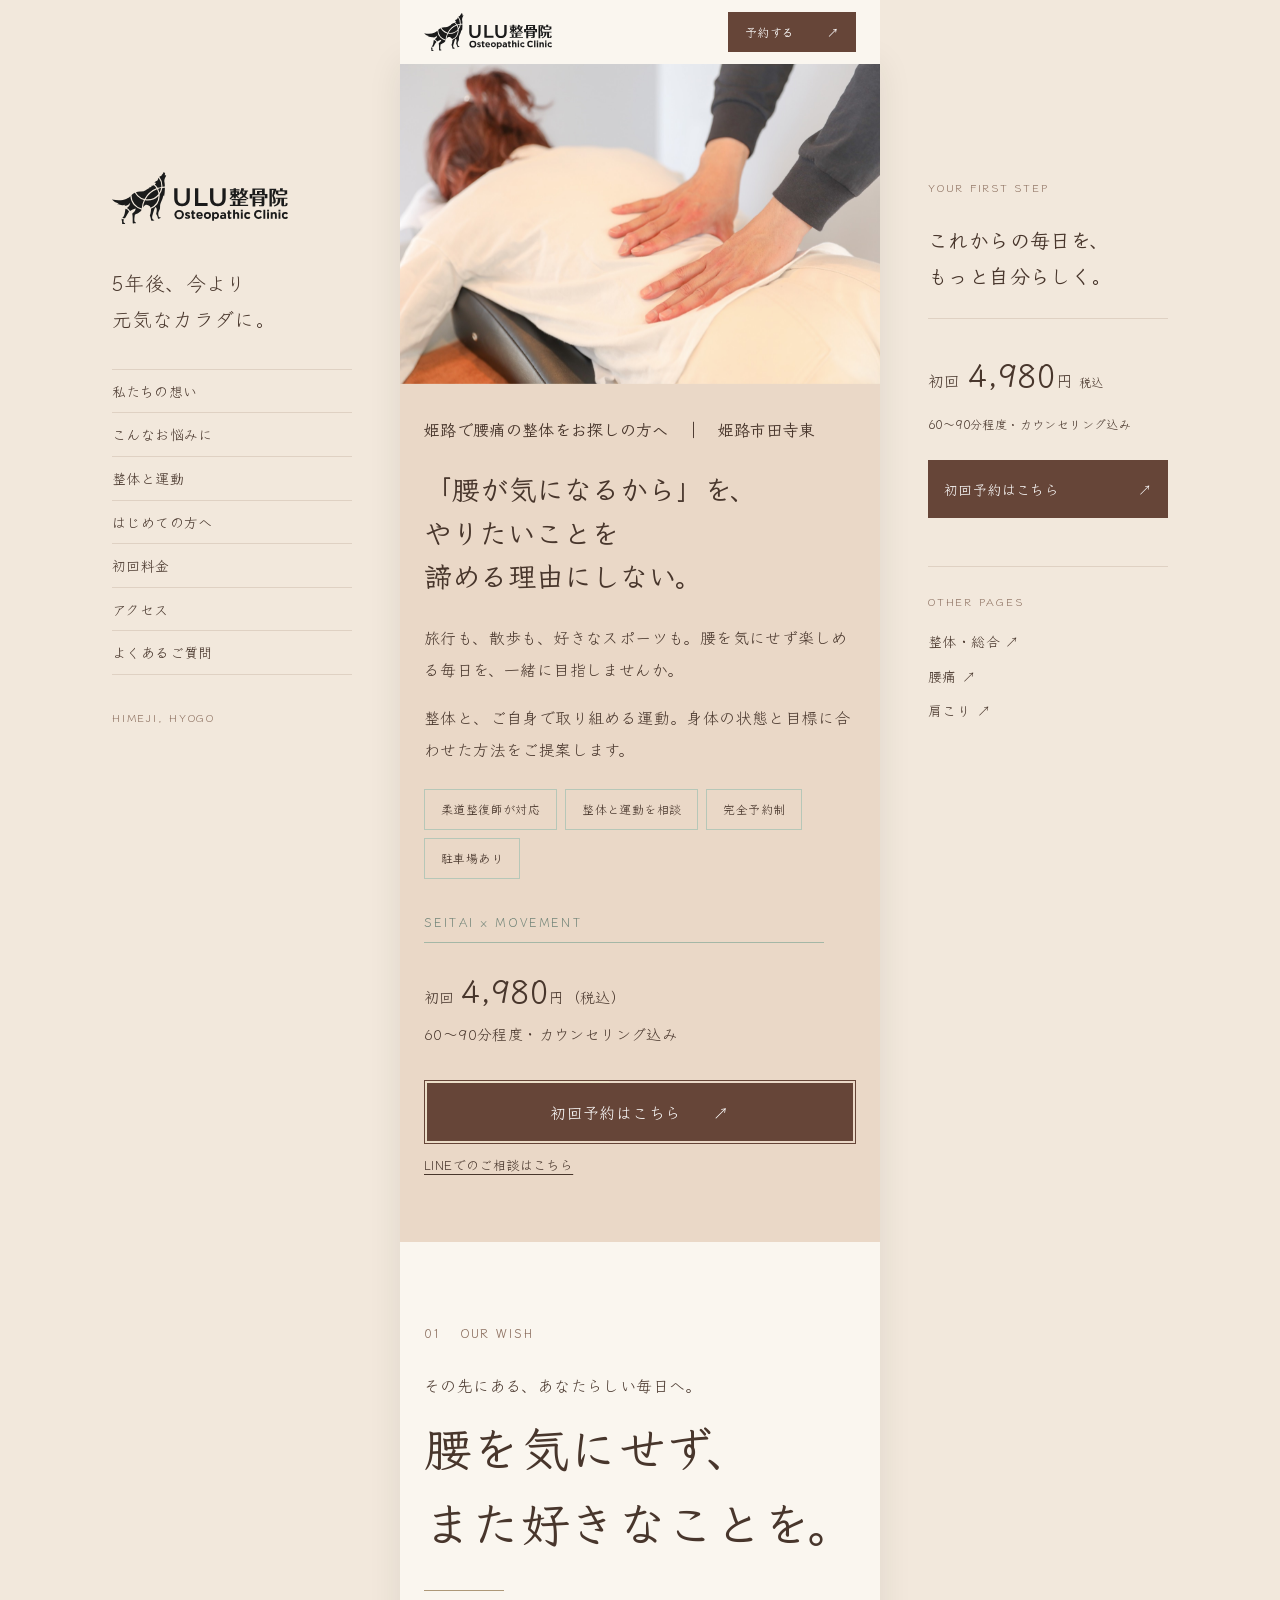
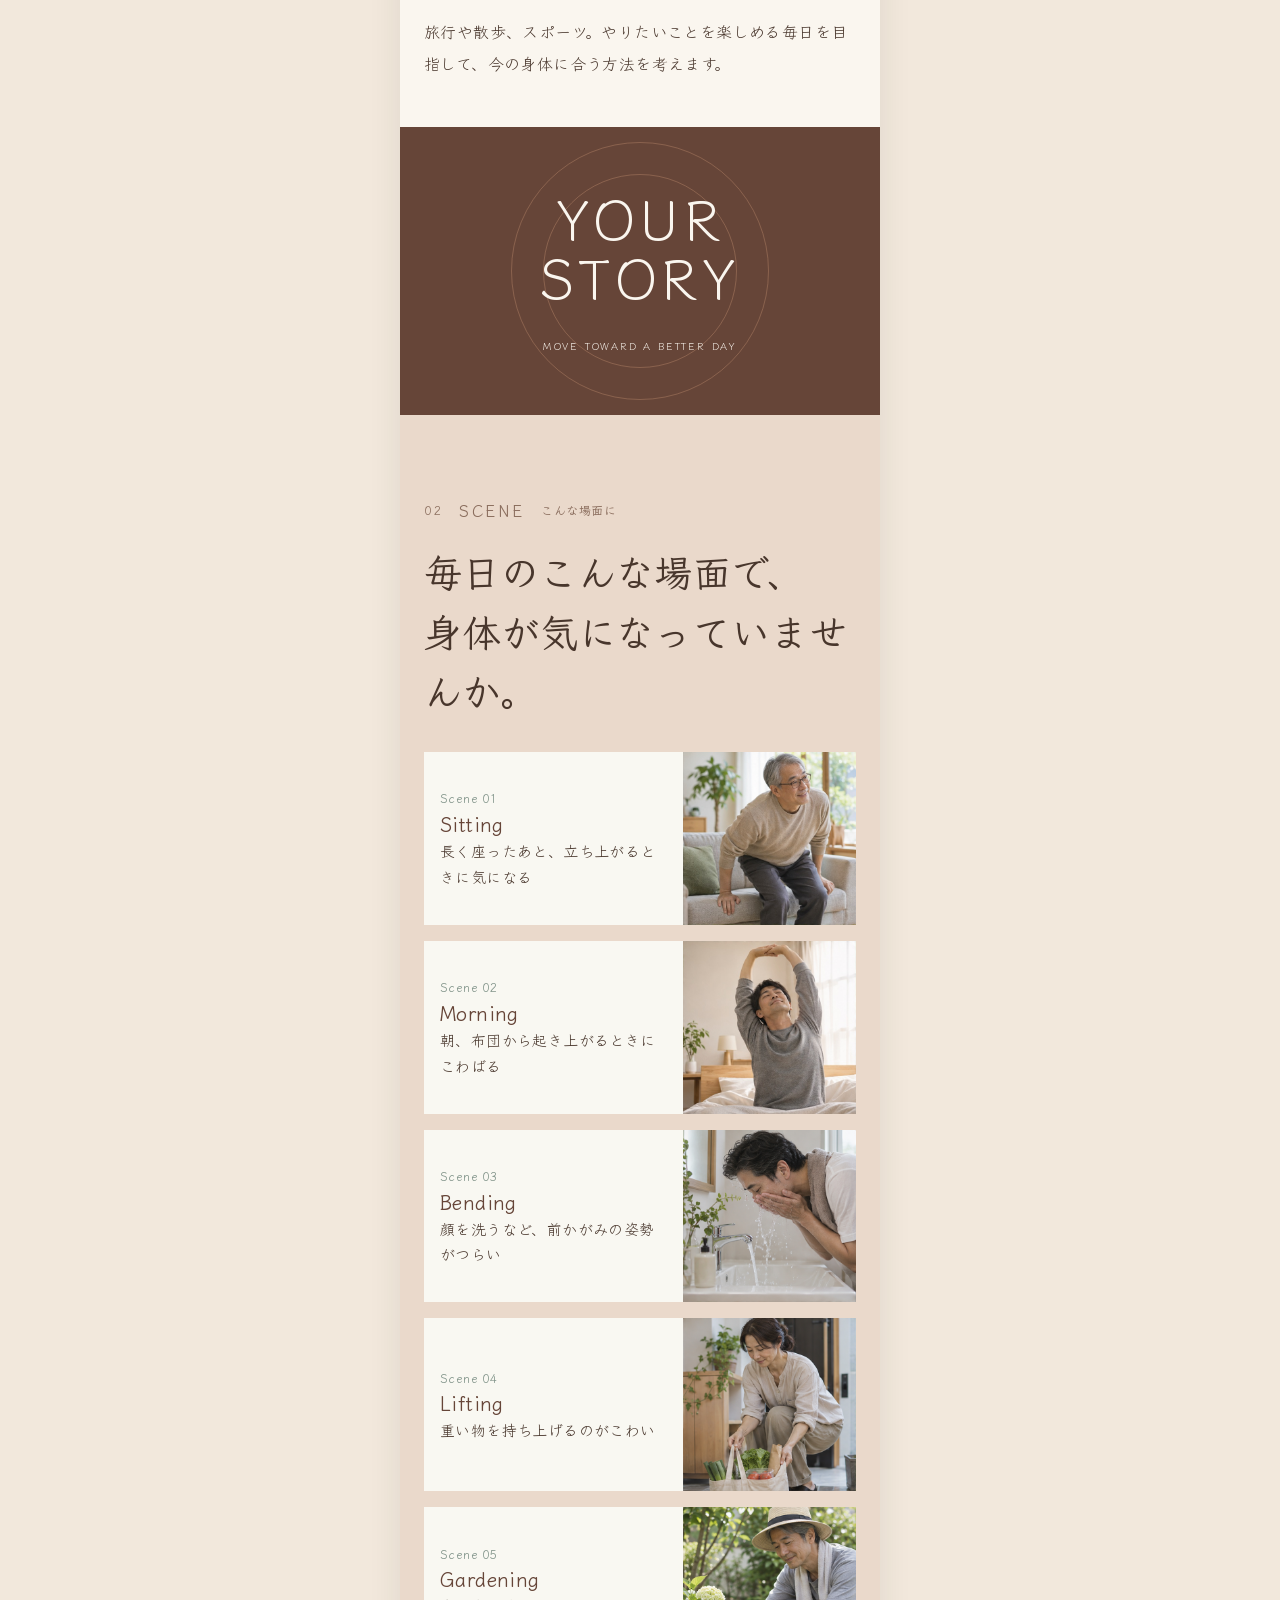
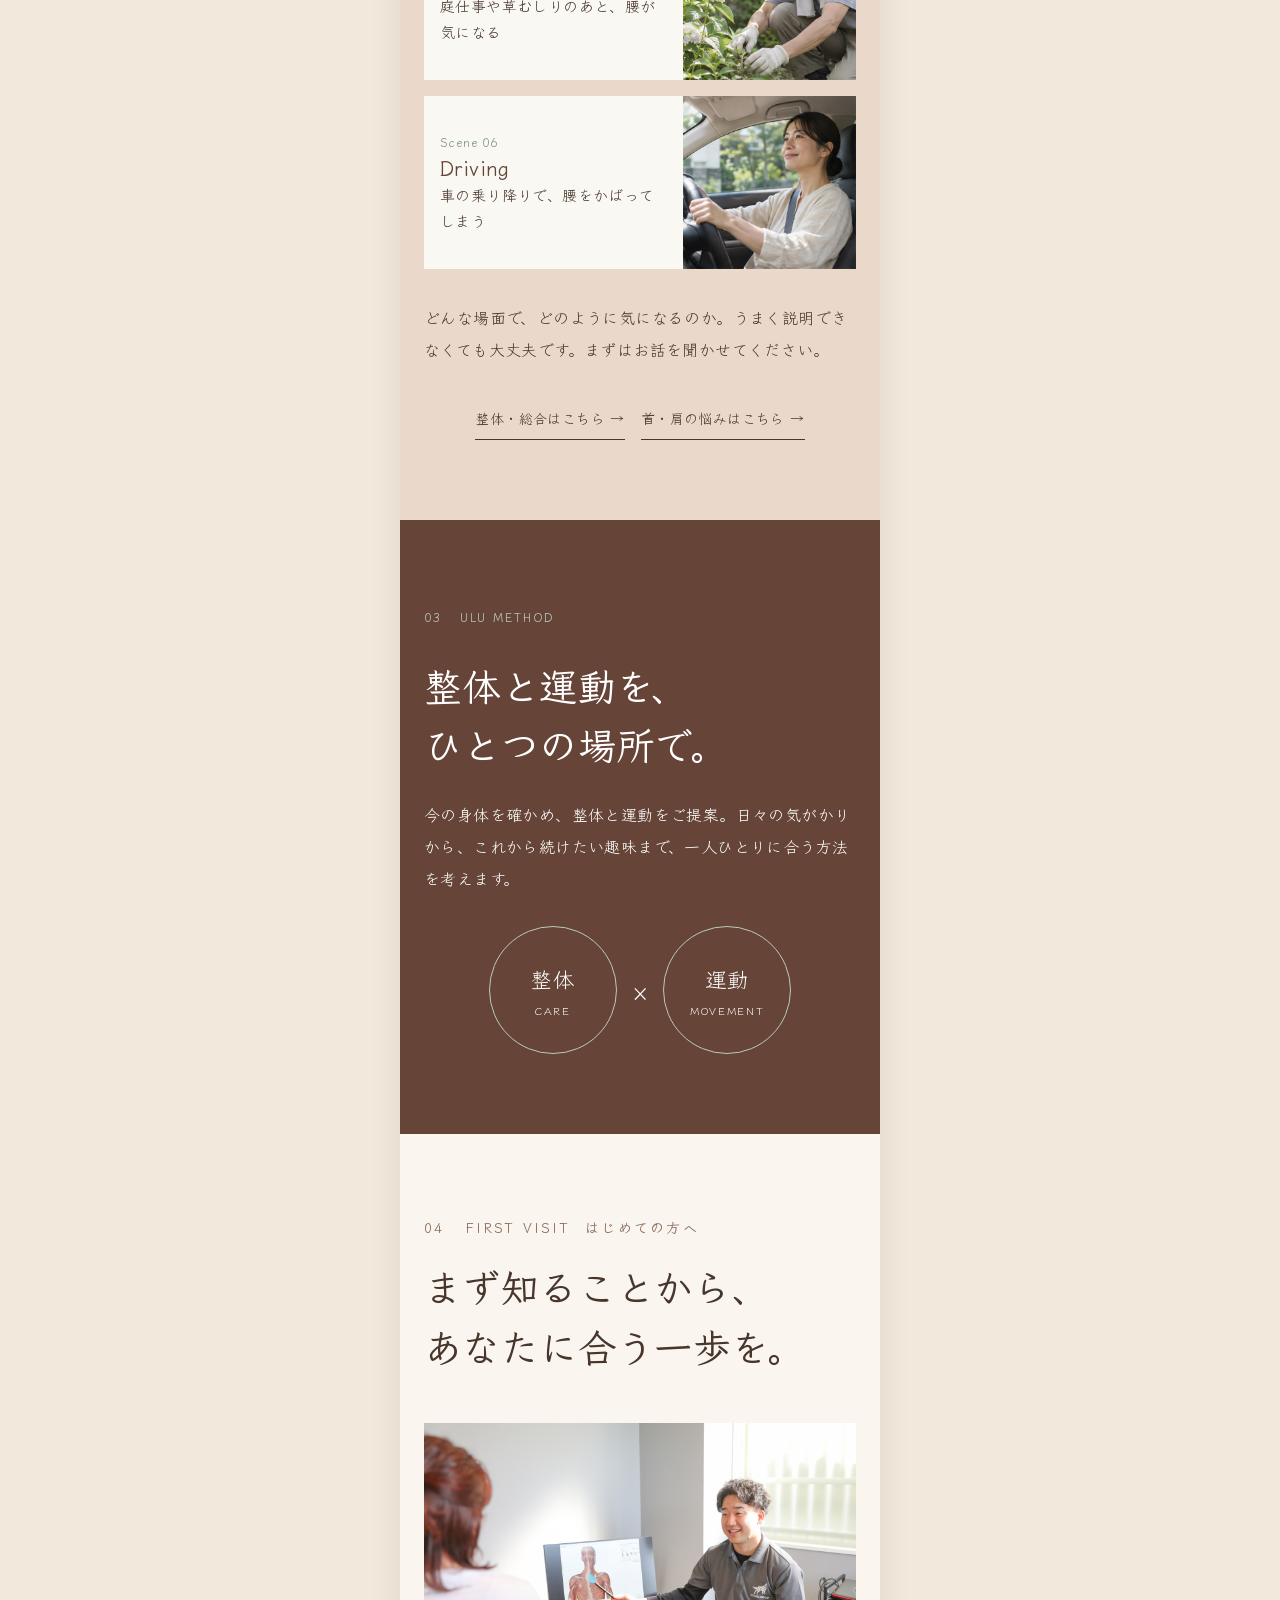
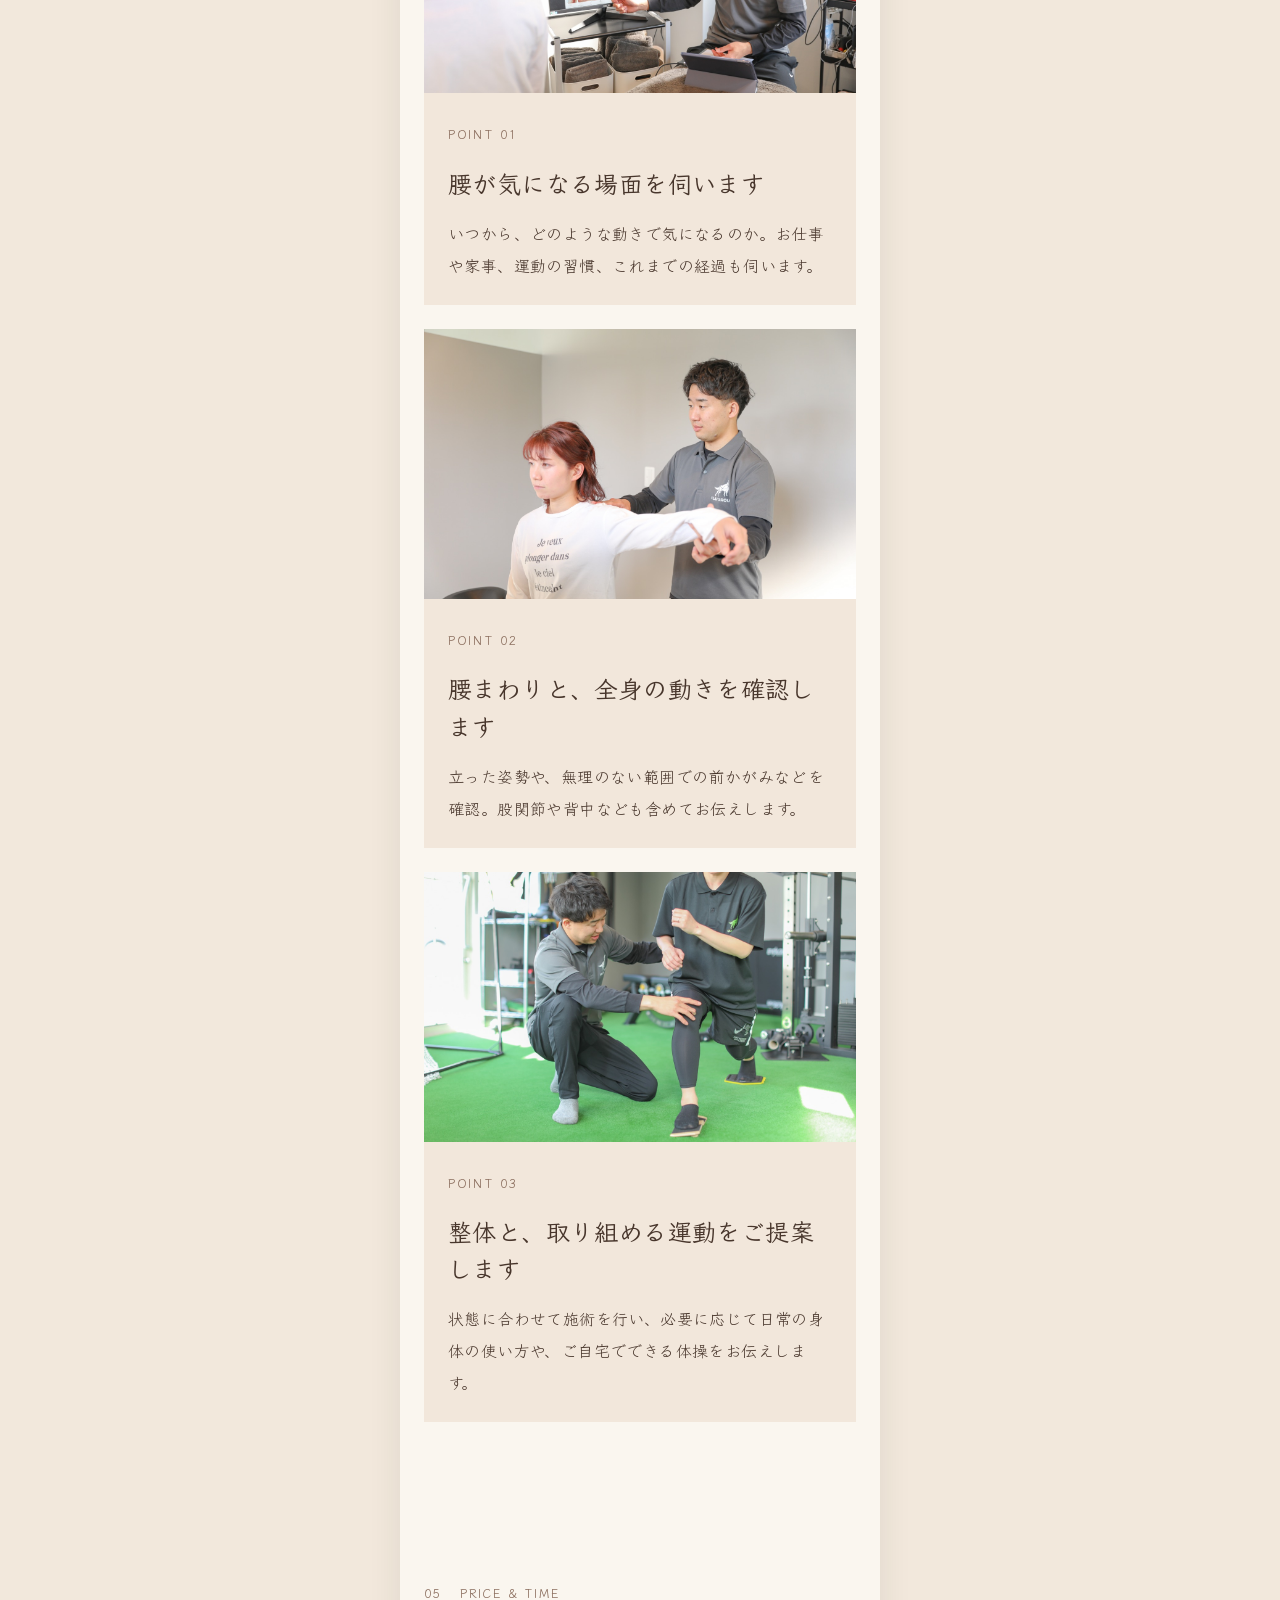
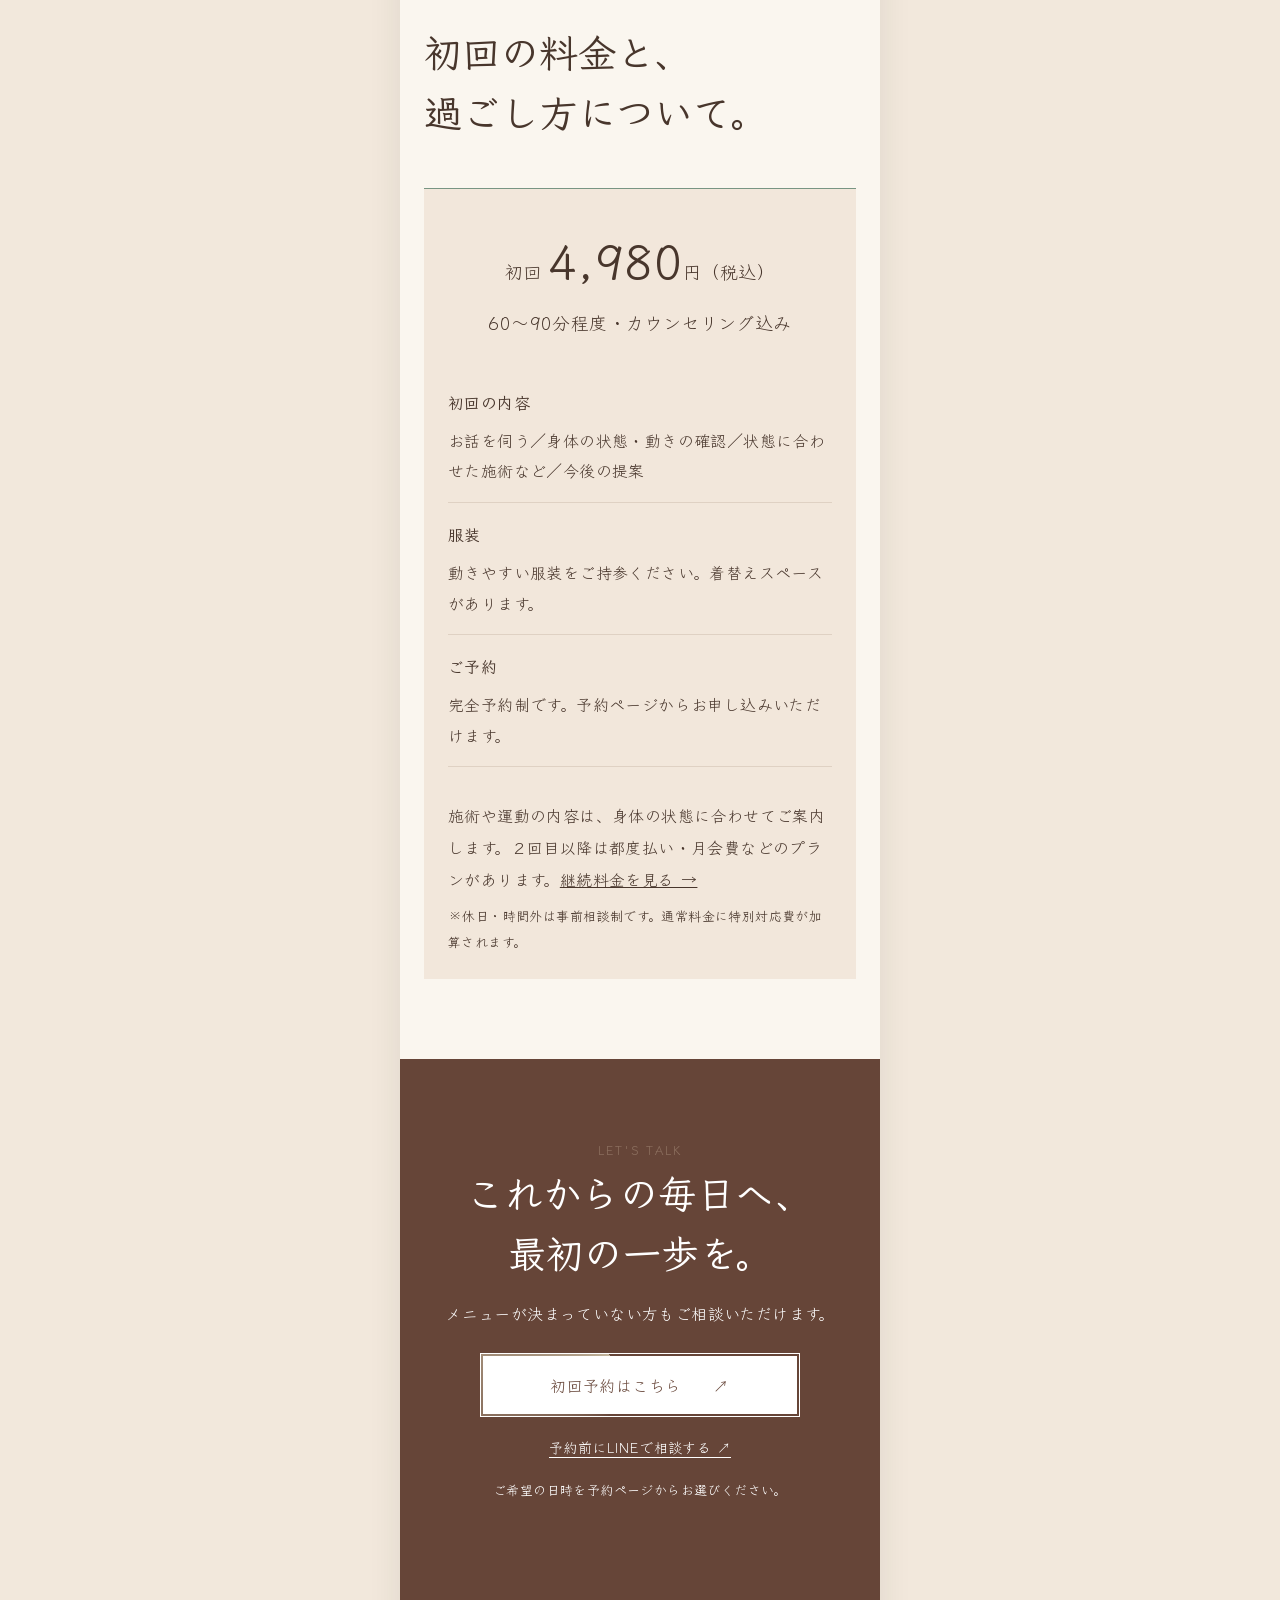
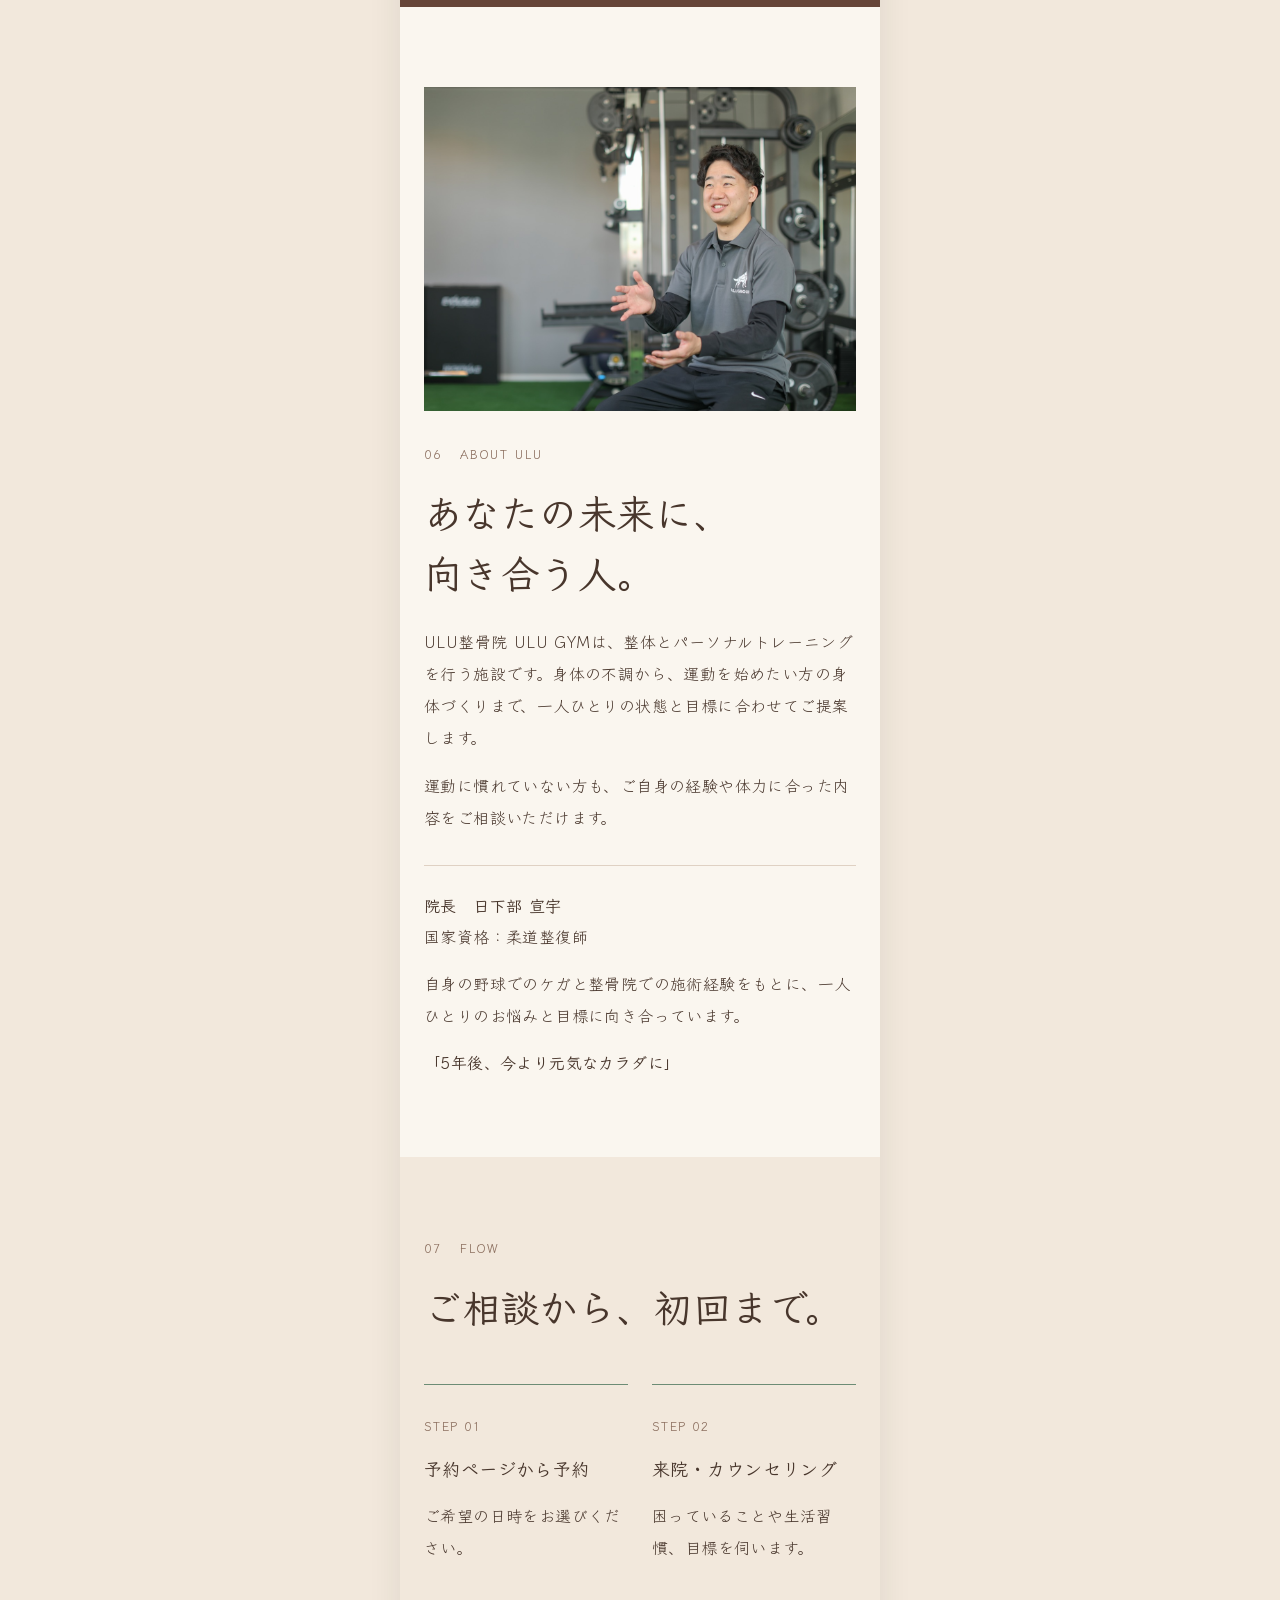
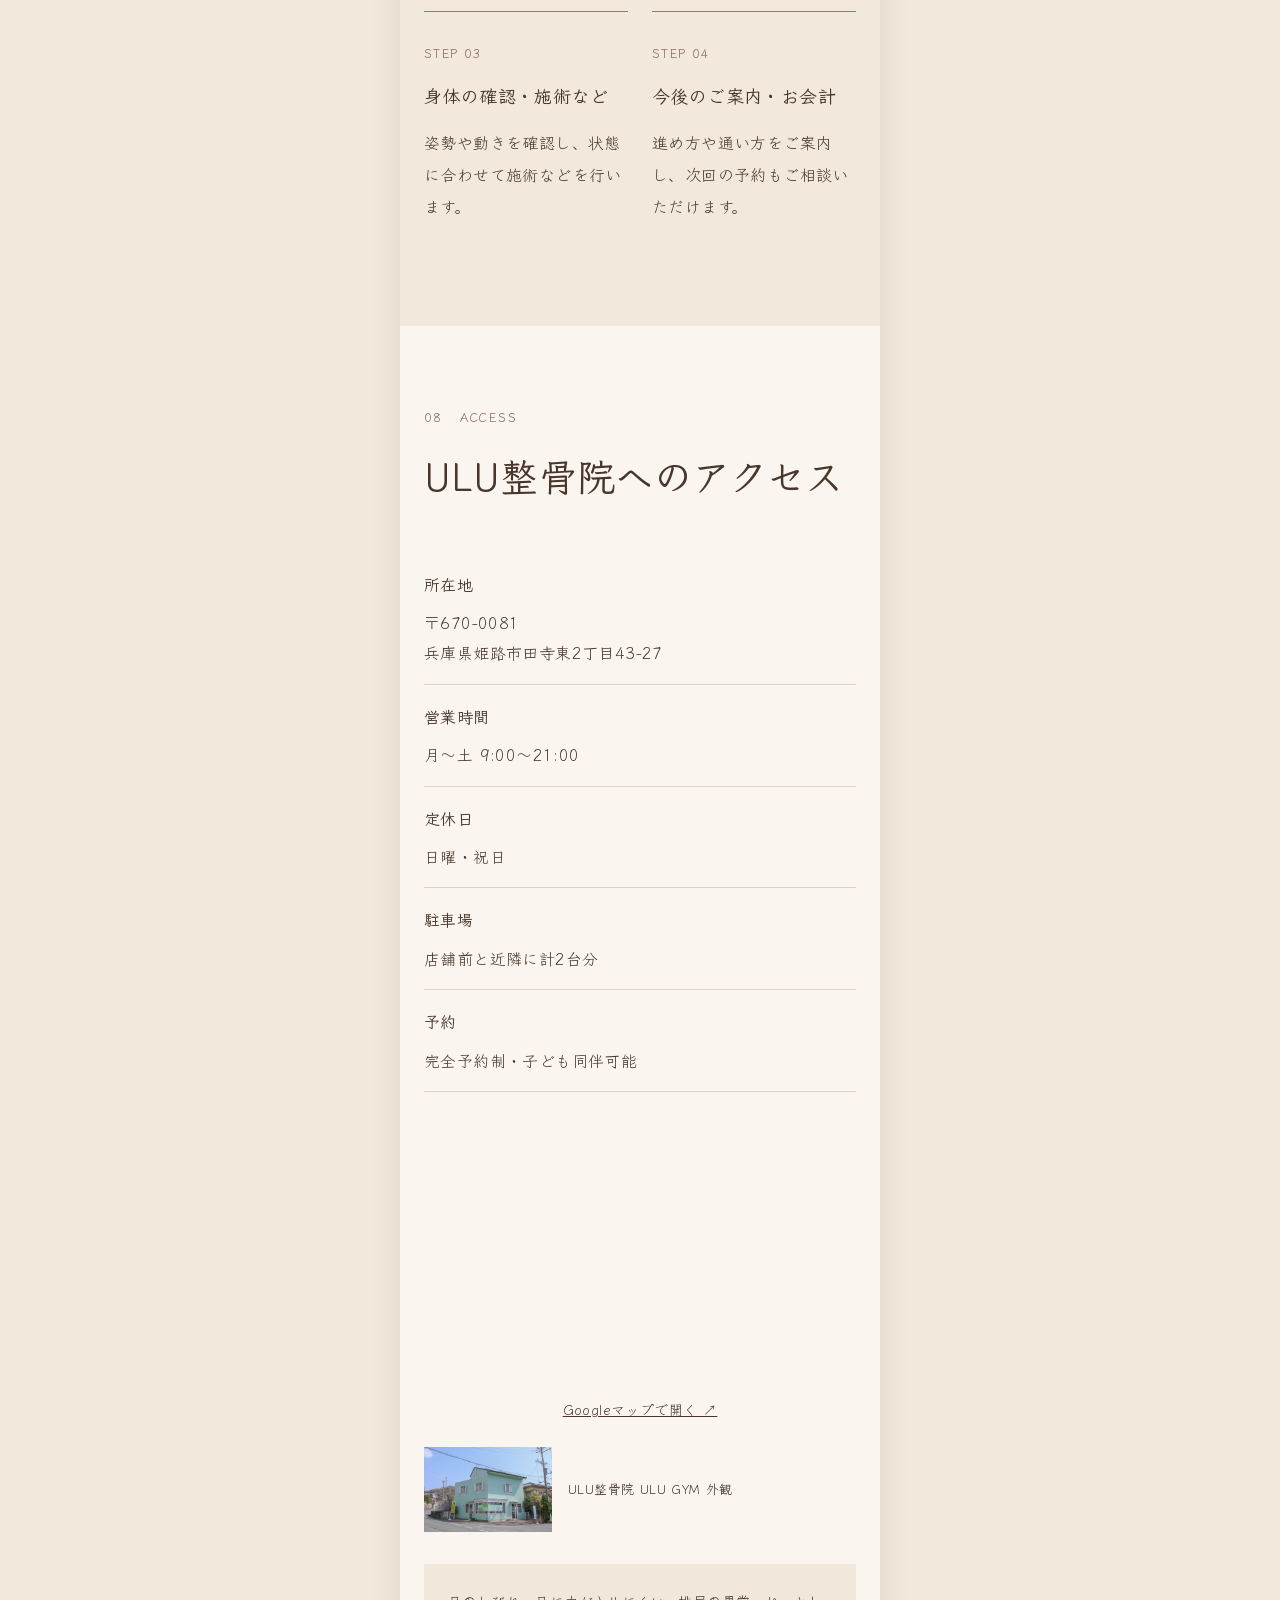
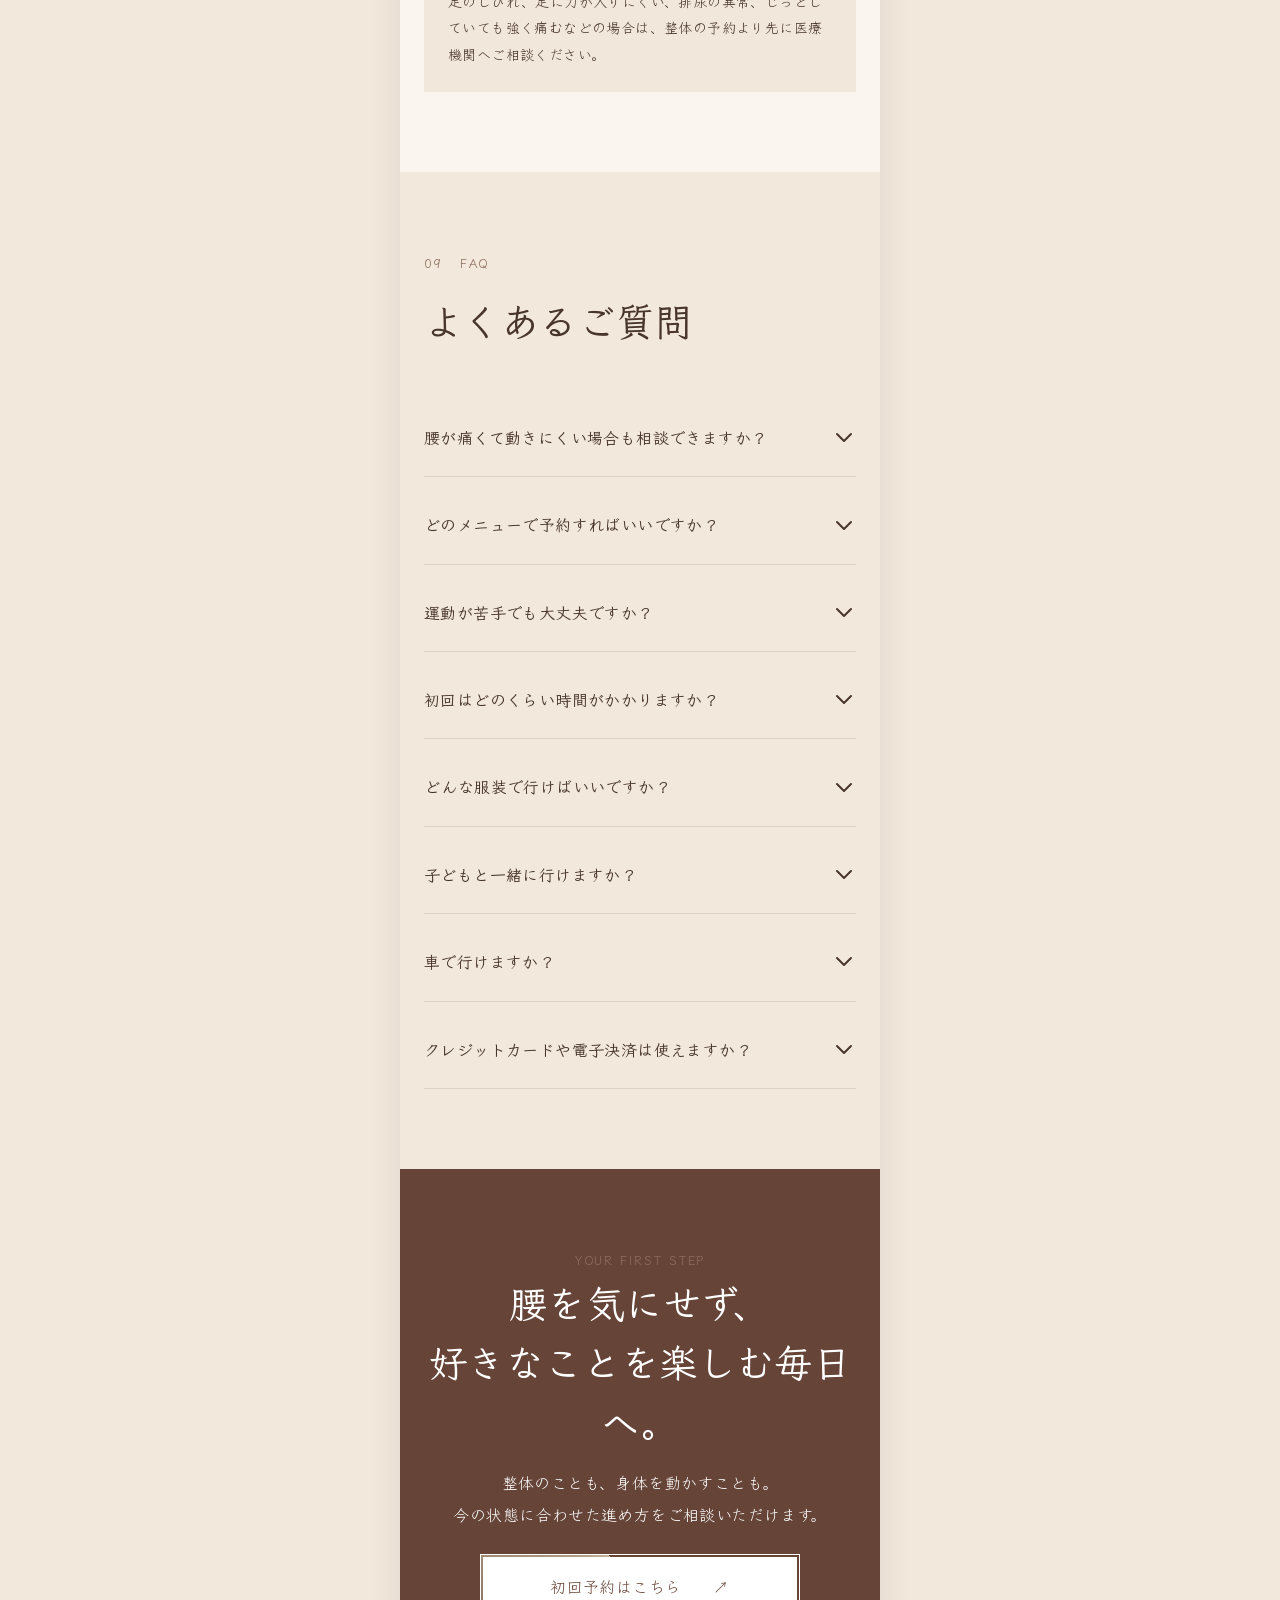
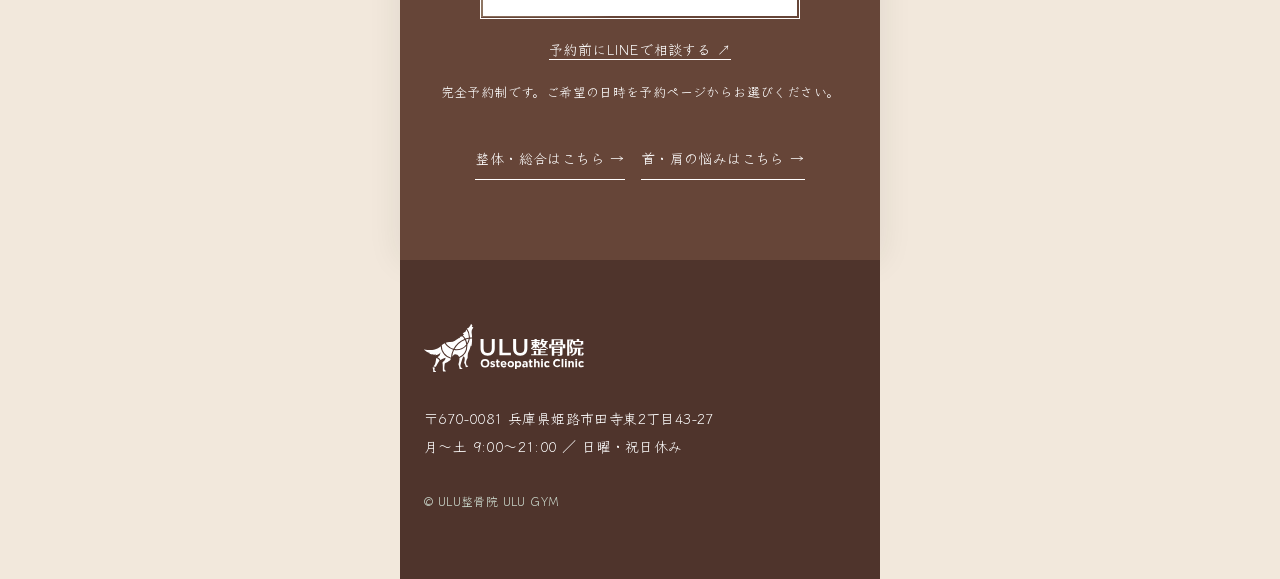
==== back.html @ b22b10d1 "Prepare LP measurement for GTM" ====
<!doctype html><html lang="ja"><head><meta charset="utf-8"><meta name="viewport" content="width=device-width,initial-scale=1"><meta name="description" content="姫路で腰痛の整体をお探しの方へ。ULU整骨院は身体の状態を確認し、整体と運動で好きなことを楽しめる毎日を目指します。"><title>姫路で腰痛の整体をお探しの方へ｜ULU整骨院</title><link rel="stylesheet" href="style.css?v=11"><script defer src="motion.js?v=1"></script><script>(function(w,d,s,l,i){w[l]=w[l]||[];w[l].push({'gtm.start':new Date().getTime(),event:'gtm.js'});var f=d.getElementsByTagName(s)[0],j=d.createElement(s),dl=l!='dataLayer'?'&l='+l:'';j.async=true;j.src='https://www.googletagmanager.com/gtm.js?id='+i+dl;f.parentNode.insertBefore(j,f);})(window,document,'script','dataLayer','GTM-WN6FW2GV');</script><script defer src="tracking.js?v=1"></script></head><body data-theme="back"><noscript><iframe src="https://www.googletagmanager.com/ns.html?id=GTM-WN6FW2GV" height="0" width="0" style="display:none;visibility:hidden" title="Google Tag Manager"></iframe></noscript><header><a class="logo" href="index.html" aria-label="ULU整骨院 トップ"><img src="assets/ulu-clinic-logo-black.svg" alt="" width="136" height="40"></a><span>姫路市田寺東・完全予約制</span><a class="head-cta" href="https://appointment-system.net/book?src=lp_youtu">予約する <b>↗</b></a></header><main id="app"><section id="top" class="hero"><div class="wrap hero-grid"><div class="hero-copy"><div class="eyebrow">姫路で腰痛の整体をお探しの方へ　｜　姫路市田寺東</div><h1>「腰が気になるから」を、<br>やりたいことを<br>諦める理由にしない。</h1><p>旅行も、散歩も、好きなスポーツも。腰を気にせず楽しめる毎日を、一緒に目指しませんか。</p><p>整体と、ご自身で取り組める運動。身体の状態と目標に合わせた方法をご提案します。</p><div class="tags"><span>柔道整復師が対応</span><span>整体と運動を相談</span><span>完全予約制</span><span>駐車場あり</span></div><div class="hero-kicker">SEITAI <span>×</span> MOVEMENT</div><div class="price-inline">初回 <strong>4,980</strong>円（税込）<br>60〜90分程度・カウンセリング込み</div><a class="button shimmer-button" href="https://appointment-system.net/book?src=lp_youtu"><span class="shimmer-spark" aria-hidden="true"><span class="shimmer-spin"></span></span><span class="shimmer-label">初回予約はこちら <span>↗</span></span></a><p class="note"><a href="https://lin.ee/pum599o">LINEでのご相談はこちら</a></p></div><div class="hero-photo"><img src="assets/back-care.jpg" alt="腰まわりの施術風景"></div></div></section><section id="vision" class="story-intro"><div class="wrap story-wrap"><div class="story-content"><div class="story-label">01 &nbsp; OUR WISH</div><p class="story-overline">その先にある、あなたらしい毎日へ。</p><h2>腰を気にせず、<br>また好きなことを。</h2><div class="story-line"></div><p>旅行や散歩、スポーツ。やりたいことを楽しめる毎日を目指して、今の身体に合う方法を考えます。</p></div><div class="story-image" aria-hidden="true"><span>YOUR<br>STORY</span><small>MOVE TOWARD A BETTER DAY</small></div></div></section><section id="scenes" class="section scene-section"><div class="wrap"><div class="section-head"><div class="en scene-heading"><small>02</small> SCENE <span>こんな場面に</span></div><h2>毎日のこんな場面で、<br>身体が気になっていませんか。</h2></div><div class="scenes"><div class="scene"><div class="scene-copy"><b>Scene 01</b><span class="scene-name">Sitting</span><p>長く座ったあと、立ち上がるときに気になる</p></div><div class="scene-photo" aria-hidden="true" style="background-image:url(assets/life-scenes.jpg);background-position:100% 0%"></div></div><div class="scene"><div class="scene-copy"><b>Scene 02</b><span class="scene-name">Morning</span><p>朝、布団から起き上がるときにこわばる</p></div><div class="scene-photo" aria-hidden="true" style="background-image:url(assets/life-scenes.jpg);background-position:50% 100%"></div></div><div class="scene"><div class="scene-copy"><b>Scene 03</b><span class="scene-name">Bending</span><p>顔を洗うなど、前かがみの姿勢がつらい</p></div><div class="scene-photo" aria-hidden="true" style="background-image:url(assets/scene-grid-a.png);background-position:0% 0%"></div></div><div class="scene"><div class="scene-copy"><b>Scene 04</b><span class="scene-name">Lifting</span><p>重い物を持ち上げるのがこわい</p></div><div class="scene-photo" aria-hidden="true" style="background-image:url(assets/scene-grid-a.png);background-position:50% 0%"></div></div><div class="scene"><div class="scene-copy"><b>Scene 05</b><span class="scene-name">Gardening</span><p>庭仕事や草むしりのあと、腰が気になる</p></div><div class="scene-photo" aria-hidden="true" style="background-image:url(assets/scene-grid-a.png);background-position:100% 0%"></div></div><div class="scene"><div class="scene-copy"><b>Scene 06</b><span class="scene-name">Driving</span><p>車の乗り降りで、腰をかばってしまう</p></div><div class="scene-photo" aria-hidden="true" style="background-image:url(assets/life-scenes.jpg);background-position:50% 0%"></div></div></div><p class="after">どんな場面で、どのように気になるのか。うまく説明できなくても大丈夫です。まずはお話を聞かせてください。</p><div class="links"><a href="index.html">整体・総合はこちら →</a><a href="shoulder.html">首・肩の悩みはこちら →</a></div></div></section><section id="method" class="feature-section"><div class="wrap feature-wrap"><div><span class="feature-label">03 &nbsp; ULU METHOD</span><h2>整体と運動を、<br>ひとつの場所で。</h2><p>今の身体を確かめ、整体と運動をご提案。日々の気がかりから、これから続けたい趣味まで、一人ひとりに合う方法を考えます。</p></div><div class="feature-pair"><span>整体<small>CARE</small></span><b>×</b><span>運動<small>MOVEMENT</small></span></div></div></section><section id="first-visit" class="section soft first-section"><div class="wrap"><div class="section-head"><div class="en point-heading">04 &nbsp; FIRST VISIT <span>はじめての方へ</span></div><h2>まず知ることから、<br>あなたに合う一歩を。</h2></div><div class="points"><div class="point"><img src="assets/consultation.jpg" alt="身体についてお話を伺う様子" loading="lazy"><div class="point-copy"><strong>POINT 01</strong><h3>腰が気になる場面を伺います</h3><p>いつから、どのような動きで気になるのか。お仕事や家事、運動の習慣、これまでの経過も伺います。</p></div></div><div class="point"><img src="assets/shoulder-check.jpg" alt="身体の動きを確認する様子" loading="lazy"><div class="point-copy"><strong>POINT 02</strong><h3>腰まわりと、全身の動きを確認します</h3><p>立った姿勢や、無理のない範囲での前かがみなどを確認。股関節や背中なども含めてお伝えします。</p></div></div><div class="point"><img src="assets/movement.jpg" alt="身体の動かし方を確認する様子" loading="lazy"><div class="point-copy"><strong>POINT 03</strong><h3>整体と、取り組める運動をご提案します</h3><p>状態に合わせて施術を行い、必要に応じて日常の身体の使い方や、ご自宅でできる体操をお伝えします。</p></div></div></div></div></section><section id="price" class="section"><div class="wrap"><div class="section-head"><div class="en">05 &nbsp; PRICE & TIME</div><h2>初回の料金と、<br>過ごし方について。</h2></div><div class="pricebox"><div class="price-number">初回 <strong>4,980</strong>円（税込）<br><span>60〜90分程度・カウンセリング込み</span></div><dl><div><dt>初回の内容</dt><dd>お話を伺う／身体の状態・動きの確認／状態に合わせた施術など／今後の提案</dd></div><div><dt>服装</dt><dd>動きやすい服装をご持参ください。着替えスペースがあります。</dd></div><div><dt>ご予約</dt><dd>完全予約制です。予約ページからお申し込みいただけます。</dd></div></dl><p>施術や運動の内容は、身体の状態に合わせてご案内します。２回目以降は都度払い・月会費などのプランがあります。<a href="https://ulu-gym-seikotsu.com/introduce/price/">継続料金を見る →</a></p><p class="note">※休日・時間外は事前相談制です。通常料金に特別対応費が加算されます。</p></div></div></section><section class="cta"><div class="en">LET'S TALK</div><h2>これからの毎日へ、<br>最初の一歩を。</h2><p>メニューが決まっていない方もご相談いただけます。</p><a class="button shimmer-button" href="https://appointment-system.net/book?src=lp_youtu"><span class="shimmer-spark" aria-hidden="true"><span class="shimmer-spin"></span></span><span class="shimmer-label">初回予約はこちら <span>↗</span></span></a><p class="line-consult"><a href="https://lin.ee/pum599o">予約前にLINEで相談する ↗</a></p><p class="note">ご希望の日時を予約ページからお選びください。</p></section><section class="section"><div class="wrap about"><img src="assets/director.jpg" alt="ULU整骨院 院長の紹介" loading="lazy"><div><div class="en">06 &nbsp; ABOUT ULU</div><h2>あなたの未来に、<br>向き合う人。</h2><p>ULU整骨院 ULU GYMは、整体とパーソナルトレーニングを行う施設です。身体の不調から、運動を始めたい方の身体づくりまで、一人ひとりの状態と目標に合わせてご提案します。</p><p>運動に慣れていない方も、ご自身の経験や体力に合った内容をご相談いただけます。</p><div class="name"><b>院長　日下部 宣宇</b><br>国家資格：柔道整復師<p>自身の野球でのケガと整骨院での施術経験をもとに、一人ひとりのお悩みと目標に向き合っています。</p><b>「5年後、今より元気なカラダに」</b></div></div></div></section><section class="section soft"><div class="wrap"><div class="section-head"><div class="en">07 &nbsp; FLOW</div><h2>ご相談から、初回まで。</h2></div><div class="steps"><div class="step"><b>STEP 01</b><h3>予約ページから予約</h3><p>ご希望の日時をお選びください。</p></div><div class="step"><b>STEP 02</b><h3>来院・カウンセリング</h3><p>困っていることや生活習慣、目標を伺います。</p></div><div class="step"><b>STEP 03</b><h3>身体の確認・施術など</h3><p>姿勢や動きを確認し、状態に合わせて施術などを行います。</p></div><div class="step"><b>STEP 04</b><h3>今後のご案内・お会計</h3><p>進め方や通い方をご案内し、次回の予約もご相談いただけます。</p></div></div></div></section><section id="access" class="section"><div class="wrap"><div class="section-head"><div class="en">08 &nbsp; ACCESS</div><h2>ULU整骨院へのアクセス</h2></div><div class="access"><div><dl><div><dt>所在地</dt><dd>〒670-0081<br>兵庫県姫路市田寺東2丁目43-27</dd></div><div><dt>営業時間</dt><dd>月〜土 9:00〜21:00</dd></div><div><dt>定休日</dt><dd>日曜・祝日</dd></div><div><dt>駐車場</dt><dd>店舗前と近隣に計2台分</dd></div><div><dt>予約</dt><dd>完全予約制・子ども同伴可能</dd></div></dl></div><div><iframe class="map" title="ULU整骨院の地図" loading="lazy" src="https://maps.google.com/maps?q=%E5%85%B5%E5%BA%AB%E7%9C%8C%E5%A7%AB%E8%B7%AF%E5%B8%82%E7%94%B0%E5%AF%BA%E6%9D%B12%E4%B8%81%E7%9B%AE43-27&output=embed"></iframe><a class="map-link" href="https://www.google.com/maps/search/?api=1&amp;query=34.8591765%2C134.6760666">Googleマップで開く ↗</a></div></div><div class="access-photo"><img src="assets/clinic.jpg" alt="ULU整骨院 ULU GYMの外観" loading="lazy"><span>ULU整骨院 ULU GYM 外観</span></div><div class="warning">足のしびれ、足に力が入りにくい、排尿の異常、じっとしていても強く痛むなどの場合は、整体の予約より先に医療機関へご相談ください。</div></div></section><section id="faq" class="section soft"><div class="wrap"><div class="section-head"><div class="en">09 &nbsp; FAQ</div><h2>よくあるご質問</h2></div><div class="faq"><details class="group"><summary><span>腰が痛くて動きにくい場合も相談できますか？</span><svg aria-hidden="true" xmlns="http://www.w3.org/2000/svg" fill="none" viewBox="0 0 24 24" stroke="currentColor"><path stroke-linecap="round" stroke-linejoin="round" stroke-width="2" d="M19 9l-7 7-7-7" /></svg></summary><div class="answer"><p>まずはLINEで現在の様子をお知らせください。状態によっては、先に医療機関での確認をご案内する場合があります。</p></div></details><details class="group"><summary><span>どのメニューで予約すればいいですか？</span><svg aria-hidden="true" xmlns="http://www.w3.org/2000/svg" fill="none" viewBox="0 0 24 24" stroke="currentColor"><path stroke-linecap="round" stroke-linejoin="round" stroke-width="2" d="M19 9l-7 7-7-7" /></svg></summary><div class="answer"><p>迷う場合は、<a href="https://lin.ee/pum599o">LINEでお悩みやご希望をお知らせください</a>。身体の状態と目的を伺い、合う内容をご提案します。</p></div></details><details class="group"><summary><span>運動が苦手でも大丈夫ですか？</span><svg aria-hidden="true" xmlns="http://www.w3.org/2000/svg" fill="none" viewBox="0 0 24 24" stroke="currentColor"><path stroke-linecap="round" stroke-linejoin="round" stroke-width="2" d="M19 9l-7 7-7-7" /></svg></summary><div class="answer"><p>運動経験や体力、身体の状態に合わせた内容をご提案します。運動に慣れていない方もご相談ください。</p></div></details><details class="group"><summary><span>初回はどのくらい時間がかかりますか？</span><svg aria-hidden="true" xmlns="http://www.w3.org/2000/svg" fill="none" viewBox="0 0 24 24" stroke="currentColor"><path stroke-linecap="round" stroke-linejoin="round" stroke-width="2" d="M19 9l-7 7-7-7" /></svg></summary><div class="answer"><p>カウンセリングを含めて60〜90分程度です。時間に余裕をもってお越しください。</p></div></details><details class="group"><summary><span>どんな服装で行けばいいですか？</span><svg aria-hidden="true" xmlns="http://www.w3.org/2000/svg" fill="none" viewBox="0 0 24 24" stroke="currentColor"><path stroke-linecap="round" stroke-linejoin="round" stroke-width="2" d="M19 9l-7 7-7-7" /></svg></summary><div class="answer"><p>Tシャツやジャージなど、動きやすい服装をご持参ください。着替えスペースがあります。</p></div></details><details class="group"><summary><span>子どもと一緒に行けますか？</span><svg aria-hidden="true" xmlns="http://www.w3.org/2000/svg" fill="none" viewBox="0 0 24 24" stroke="currentColor"><path stroke-linecap="round" stroke-linejoin="round" stroke-width="2" d="M19 9l-7 7-7-7" /></svg></summary><div class="answer"><p>はい。子ども同伴でお越しいただけます。ご予約時にお知らせください。</p></div></details><details class="group"><summary><span>車で行けますか？</span><svg aria-hidden="true" xmlns="http://www.w3.org/2000/svg" fill="none" viewBox="0 0 24 24" stroke="currentColor"><path stroke-linecap="round" stroke-linejoin="round" stroke-width="2" d="M19 9l-7 7-7-7" /></svg></summary><div class="answer"><p>はい。店舗前と近隣に、計2台分の駐車場があります。</p></div></details><details class="group"><summary><span>クレジットカードや電子決済は使えますか？</span><svg aria-hidden="true" xmlns="http://www.w3.org/2000/svg" fill="none" viewBox="0 0 24 24" stroke="currentColor"><path stroke-linecap="round" stroke-linejoin="round" stroke-width="2" d="M19 9l-7 7-7-7" /></svg></summary><div class="answer"><p>はい。クレジットカード・電子決済に対応しています。</p></div></details></div></div></section><section class="cta"><div class="en">YOUR FIRST STEP</div><h2>腰を気にせず、<br>好きなことを楽しむ毎日へ。</h2><p>整体のことも、身体を動かすことも。<br>今の状態に合わせた進め方をご相談いただけます。</p><a class="button shimmer-button" href="https://appointment-system.net/book?src=lp_youtu"><span class="shimmer-spark" aria-hidden="true"><span class="shimmer-spin"></span></span><span class="shimmer-label">初回予約はこちら <span>↗</span></span></a><p class="line-consult"><a href="https://lin.ee/pum599o">予約前にLINEで相談する ↗</a></p><p class="note">完全予約制です。ご希望の日時を予約ページからお選びください。</p><div class="links"><a href="index.html">整体・総合はこちら →</a><a href="shoulder.html">首・肩の悩みはこちら →</a></div></section></main><footer><div class="wrap"><a class="logo" href="index.html" aria-label="ULU整骨院 トップ"><img src="assets/ulu-clinic-logo-white.svg" alt="" width="160" height="48"></a><p>〒670-0081 兵庫県姫路市田寺東2丁目43-27<br>月〜土 9:00〜21:00 ／ 日曜・祝日休み</p><small>© ULU整骨院 ULU GYM</small></div></footer><aside class="mobile-booking" aria-label="初回予約"><div><span>初回</span><strong>4,980円</strong><small>（税込）</small></div><a href="https://appointment-system.net/book?src=lp_youtu">予約する <span aria-hidden="true">↗</span></a></aside><aside class="desktop-left" aria-label="ページ内のご案内"><div class="rail-inner"><a class="rail-brand" href="#top" aria-label="ページの先頭へ"><img src="assets/ulu-clinic-logo-black.svg" alt="ULU整骨院" width="176" height="56"></a><p class="rail-intro">5年後、今より<br>元気なカラダに。</p><nav aria-label="ページ内メニュー"><a href="#vision">私たちの想い</a><a href="#scenes">こんなお悩みに</a><a href="#method">整体と運動</a><a href="#first-visit">はじめての方へ</a><a href="#price">初回料金</a><a href="#access">アクセス</a><a href="#faq">よくあるご質問</a></nav><span class="rail-location">HIMEJI, HYOGO</span></div></aside><aside class="desktop-right" aria-label="ご予約と関連ページ"><div class="rail-inner"><p class="rail-label">YOUR FIRST STEP</p><p class="rail-heading">これからの毎日を、<br>もっと自分らしく。</p><div class="rail-price">初回 <strong>4,980</strong>円 <small>税込</small></div><p class="rail-note">60〜90分程度・カウンセリング込み</p><a class="rail-book" href="https://appointment-system.net/book?src=lp_youtu">初回予約はこちら <span aria-hidden="true">↗</span></a><div class="rail-links"><span>OTHER PAGES</span><a href="index.html">整体・総合 ↗</a><a href="back.html">腰痛 ↗</a><a href="shoulder.html">肩こり ↗</a></div></div></aside></body></html>
---- style.css ----
@font-face{font-family:'Klee Subset';src:url('assets/fonts/KleeOne-Regular-subset.ttf') format('truetype');font-style:normal;font-weight:400;font-display:swap}
@font-face{font-family:'Klee Subset';src:url('assets/fonts/KleeOne-SemiBold-subset.ttf') format('truetype');font-style:normal;font-weight:600;font-display:swap}
@font-face{font-family:'Klee One';src:url('assets/fonts/KleeOne-Regular.ttf') format('truetype');font-style:normal;font-weight:400;font-display:swap}
@font-face{font-family:'Klee One';src:url('assets/fonts/KleeOne-SemiBold.ttf') format('truetype');font-style:normal;font-weight:600;font-display:swap}
:root{--ink:#253b32;--green:#335f4d;--deep:#1f4436;--muted:#64796b;--paper:#f8f7f1;--cream:#f1efe6;--sage:#e3ebe1;--line:#d5ddd2;--s1:8px;--s2:16px;--s3:24px;--s4:32px;--s5:40px;--s6:48px;--s8:64px;--s10:80px;--s12:96px;--s16:128px}
*{box-sizing:border-box}html{scroll-behavior:smooth}body{margin:0;background:var(--paper);color:var(--ink);font-family:'Klee Subset','Klee One',serif;font-size:16px;line-height:1.9;letter-spacing:.025em}a{color:inherit}img{display:block;max-width:100%}h1,h2,h3,p,dl{margin:0}h1,h2,h3{font-weight:600;line-height:1.55}h1{font-size:clamp(32px,4vw,56px)}h2{font-size:clamp(28px,3vw,40px)}h3{font-size:clamp(20px,2vw,24px)}p{line-height:2}header{height:80px;padding:0 var(--s6);display:flex;align-items:center;gap:var(--s4);background:var(--paper);position:relative;z-index:2}header span{margin-left:auto;font-size:13px;color:var(--muted)}.logo{font-family:'Klee Subset','Klee One',serif;font-weight:600;letter-spacing:.15em;font-size:32px;text-decoration:none;color:var(--deep);white-space:nowrap}.logo small{font-size:12px;letter-spacing:.02em}.head-cta,.button{display:inline-flex;align-items:center;justify-content:center;gap:var(--s4);background:var(--deep);color:#fff;text-decoration:none;padding:var(--s2) var(--s4);border:1px solid var(--deep);border-radius:0;transition:background .3s,color .3s,transform .3s}.head-cta{font-size:13px;padding:var(--s1) var(--s3)}.button:hover,.head-cta:hover{background:#fff;color:var(--deep)}.button:focus-visible,a:focus-visible,summary:focus-visible{outline:3px solid #bb9b5b;outline-offset:4px}.wrap{width:min(100% - 64px,1120px);margin-inline:auto}.hero{background:#ebece3;overflow:hidden}.hero-grid{width:100%;display:grid;grid-template-columns:52% 48%;min-height:720px}.hero-copy{padding:var(--s12) var(--s8);align-self:center}.hero-copy h1{margin:var(--s4) 0;letter-spacing:.04em}.hero-copy p{max-width:560px;margin:0 0 var(--s2)}.eyebrow,.en,.story-label,.feature-label{color:var(--muted);font-size:12px;letter-spacing:.16em;font-weight:600}.hero-photo{position:relative;min-height:720px;overflow:hidden}.hero-photo img{position:absolute;width:100%;height:100%;object-fit:cover;object-position:75% center}.tags{display:flex;flex-wrap:wrap;gap:var(--s1);margin:var(--s3) 0}.tags span{border:1px solid #b6c7b8;padding:var(--s1) var(--s2);font-size:12px}.hero-kicker{font-size:12px;letter-spacing:.18em;color:#718478;margin:var(--s4) 0 var(--s1)}.price-inline{border-top:1px solid #a4b7a6;padding:var(--s2) 0;margin:0 0 var(--s2);max-width:400px;font-size:15px}.price-inline strong{font-size:32px}.hero .button{width:min(100%,320px)}.note{font-size:13px!important;margin-top:var(--s1)!important}.section{padding:var(--s16) 0}.soft{background:var(--cream)}.section-head{max-width:720px;margin:0 auto var(--s8);text-align:center}.section-head h2{margin-top:var(--s2)}.section-head .en{color:#789182}.story-intro{background:#f8f7f1}.story-wrap{width:100%;max-width:none;display:grid;grid-template-columns:1fr 1fr}.story-content{padding:var(--s16) var(--s8);align-self:center}.story-overline{margin:var(--s3) 0 var(--s1)}.story-content h2{font-size:clamp(32px,4vw,48px);margin:0 0 var(--s4)}.story-content p:last-child{max-width:440px;margin-top:var(--s3)}.story-line{height:1px;width:80px;background:#ad9878}.story-image{min-height:560px;background:url('assets/life-scenes.jpg') 100% 100%/300% 200% no-repeat}.scene-section{background:#e5ece1}.scene-section .section-head{text-align:left;margin-left:0}.scene-heading{display:flex;align-items:center;gap:var(--s2);font-size:16px}.scene-heading small{font-size:12px}.scene-heading span{font-size:12px;letter-spacing:.05em}.scenes{display:grid;grid-template-columns:repeat(2,1fr);gap:var(--s3)}.scene{display:grid;grid-template-columns:1fr 42%;min-height:192px;background:#f9f8f2;overflow:hidden}.scene-copy{padding:var(--s3);display:flex;flex-direction:column;justify-content:center}.scene-copy b{font-size:12px;color:#809389}.scene-name{font-size:24px;color:var(--deep);font-weight:600}.scene-copy p{font-size:15px;line-height:1.7}.scene-photo{min-height:192px;background-image:url('assets/life-scenes.jpg');background-size:300% 200%;background-repeat:no-repeat;transition:transform .8s ease}.scene:hover .scene-photo{transform:scale(1.04)}.after{max-width:680px;margin:var(--s8) auto var(--s4);text-align:center}.links{display:flex;flex-wrap:wrap;gap:var(--s2);justify-content:center}.links a{border-bottom:1px solid currentColor;text-decoration:none;padding:var(--s1) 0;font-size:14px}.feature-section{background:var(--deep);color:white;padding:var(--s16) 0}.feature-wrap{display:grid;grid-template-columns:1fr 1fr;gap:var(--s8);align-items:center}.feature-label{color:#b5c6b7}.feature-wrap h2{margin:var(--s3) 0}.feature-wrap p{max-width:480px}.feature-pair{display:flex;align-items:center;justify-content:center;gap:var(--s3)}.feature-pair span{width:176px;height:176px;border:1px solid #b9cbb9;display:flex;align-items:center;justify-content:center;flex-direction:column;border-radius:50%;font-size:24px}.feature-pair small{font-size:11px;letter-spacing:.15em}.feature-pair b{font-size:24px;font-weight:400}.first-section{background:#f8f7f1}.point-heading{font-size:14px}.point-heading span{margin-left:var(--s1)}.points{display:grid;gap:var(--s4)}.point{display:grid;grid-template-columns:1fr 1fr;gap:var(--s8);align-items:center;background:#f0f1e9}.point:nth-child(even) img{order:2}.point img{width:100%;height:100%;max-height:400px;aspect-ratio:4/3;object-fit:cover}.point-copy{padding:var(--s6)}.point-copy strong{font-size:12px;letter-spacing:.18em;color:#728c78}.point-copy h3{margin:var(--s2) 0}.pricebox{max-width:800px;margin:auto;background:#eef0e8;padding:var(--s8);border-top:1px solid #789583}.price-number{font-size:18px;text-align:center}.price-number strong{font-size:48px}.pricebox dl{margin:var(--s4) 0}.pricebox dl div,.access dl div{display:grid;grid-template-columns:160px 1fr;gap:var(--s3);border-bottom:1px solid var(--line);padding:var(--s2) 0}.pricebox dt,.access dt{font-weight:600}dd{margin:0}.pricebox p{margin-top:var(--s2)}.cta{background:var(--deep);color:#fff;text-align:center;padding:var(--s12) var(--s3)}.cta h2{margin-bottom:var(--s2)}.cta p{margin-bottom:var(--s3)}.cta .button{background:#fff;color:var(--deep);border-color:white}.cta .button:hover{background:var(--green);color:white}.cta .links{margin-top:var(--s4)!important}.about{display:grid;grid-template-columns:1fr 1fr;gap:var(--s8);align-items:center}.about img{width:100%;aspect-ratio:4/3;object-fit:cover}.about h2{margin:var(--s2) 0 var(--s3)}.about p{margin:0 0 var(--s2)}.name{border-top:1px solid var(--line);padding-top:var(--s3);margin-top:var(--s4)}.name p{margin-top:var(--s2)}.steps{display:grid;grid-template-columns:repeat(4,1fr);gap:var(--s3)}.step{border-top:1px solid #6d8c75;padding:var(--s3) 0}.step b{font-size:12px;color:#759079;letter-spacing:.12em}.step h3{font-size:18px;margin:var(--s2) 0}.access{display:grid;grid-template-columns:1fr 1fr;gap:var(--s8)}.map{width:100%;height:320px;border:0}.map-link{display:block;text-align:center;margin-top:var(--s2);font-size:14px}.access-photo{display:flex;align-items:center;gap:var(--s2);margin-top:var(--s3);font-size:13px}.access-photo img{width:128px;aspect-ratio:3/2;object-fit:cover}.warning{margin-top:var(--s4);padding:var(--s3);background:#f1f2ec;font-size:14px}.faq{max-width:800px;margin:auto;display:grid;gap:var(--s1)}.faq details{border-bottom:1px solid var(--line)}.faq summary{display:flex;align-items:center;justify-content:space-between;gap:var(--s2);list-style:none;cursor:pointer;padding:var(--s3) 0;font-weight:600}.faq summary::-webkit-details-marker{display:none}.faq summary svg{width:24px;height:24px;flex:none;transition:transform .3s}.faq details[open] summary svg{transform:rotate(-180deg)}.faq .answer{padding:0 0 var(--s3)}footer{background:#173b2e;color:#fff;padding:var(--s8) 0}footer .logo{color:white}footer p{margin:var(--s3) 0;font-size:14px}footer small{font-size:12px;color:#ccd9cd}
@media(max-width:700px), (min-width:1024px){header{height:64px;padding:0 var(--s3);gap:var(--s2)}header span{display:none}.logo{font-size:24px}.logo small{font-size:10px}.head-cta{font-size:12px;padding:var(--s1) var(--s2);margin-left:auto}.wrap{width:calc(100% - 48px)}.hero-grid{width:100%;display:flex;flex-direction:column;min-height:0}.hero-photo{order:-1;min-height:288px;height:288px}.hero-photo img{object-position:center}.hero-copy{padding:var(--s6) var(--s3) var(--s8)}.hero-copy h1{font-size:28px;margin:var(--s3) 0}.hero-copy p{margin-bottom:var(--s2)}.hero .button{width:100%;max-width:none}.section{padding:var(--s10) 0}.section-head{margin-bottom:var(--s6);text-align:left}.story-wrap{width:100%;display:flex;flex-direction:column}.story-content{padding:var(--s10) var(--s3) var(--s6)}.story-image{min-height:288px}.scene-section .section-head{margin-bottom:var(--s4)}.scenes{grid-template-columns:1fr;gap:var(--s2)}.scene{min-height:152px}.scene-copy{padding:var(--s2)}.scene-name{font-size:20px}.scene-copy p{font-size:14px}.scene-photo{min-height:152px}.after{text-align:left;margin:var(--s6) 0 var(--s4)}.feature-section{padding:var(--s10) 0}.feature-wrap{grid-template-columns:1fr;gap:var(--s4)}.feature-pair{gap:var(--s2)}.feature-pair span{width:128px;height:128px;font-size:22px}.points{gap:var(--s3)}.point{display:flex;flex-direction:column;gap:0;align-items:stretch}.point:nth-child(even) img{order:0}.point img{height:auto;aspect-ratio:16/10}.point-copy{padding:var(--s3)}.pricebox{padding:var(--s3)}.pricebox dl div,.access dl div{grid-template-columns:1fr;gap:var(--s1)}.cta{padding:var(--s10) var(--s3)}.about,.access{grid-template-columns:1fr;gap:var(--s4)}.steps{grid-template-columns:1fr 1fr;gap:var(--s3)}.map{height:256px}}
@media(prefers-reduced-motion:reduce){html{scroll-behavior:auto}*,*::before,*::after{animation-duration:.01ms!important;animation-iteration-count:1!important;transition-duration:.01ms!important}}
@keyframes editorial-reveal{from{opacity:.25;transform:translateY(16px);filter:blur(4px)}to{opacity:1;transform:translateY(0);filter:blur(0)}}
.is-revealed{animation:editorial-reveal .8s cubic-bezier(.22,1,.36,1) both}
@media(prefers-reduced-motion:reduce){.is-revealed{animation:none}}
@media(max-width:700px), (min-width:1024px){.hero-copy h1{font-size:24px;letter-spacing:0}}
/* Shimmer Button, adapted from Magic UI (MIT); motion remains optional. */
.shimmer-button{position:relative;isolation:isolate;overflow:hidden;--speed:5s;--cut:2px;--spread:90deg;--shimmer-color:rgba(236,231,201,.7);--bg:var(--deep);background:transparent}.cta .shimmer-button{--bg:#fff;background:transparent}.shimmer-button::before{content:'';position:absolute;inset:var(--cut);background:var(--bg);z-index:-1}.shimmer-label{display:inline-flex;align-items:center;justify-content:center;gap:var(--s4);position:relative;z-index:1}.shimmer-spark{position:absolute;inset:0;z-index:-2;overflow:hidden;container-type:size}.shimmer-spin{position:absolute;inset:-100%;background:conic-gradient(from calc(270deg - (var(--spread) * .5)),transparent 0,var(--shimmer-color) var(--spread),transparent var(--spread));animation:spin-around calc(var(--speed)*2) infinite linear}.shimmer-button:hover{--bg:#fff}.cta .shimmer-button:hover{--bg:var(--green)}
@keyframes spin-around{0%{transform:translateZ(0) rotate(0)}15%,35%{transform:translateZ(0) rotate(90deg)}65%,85%{transform:translateZ(0) rotate(270deg)}100%{transform:translateZ(0) rotate(360deg)}}
@media(prefers-reduced-motion:reduce){.shimmer-spin{animation:none}}

/* Each page has its own editorial palette. */
body[data-theme="general"]{--ink:#253b32;--green:#335f4d;--deep:#1f4436;--muted:#64796b;--paper:#f8f7f1;--cream:#f1efe6;--line:#d5ddd2;--hero:#e9ede4;--scene-bg:#e5ece1;--panel:#eef0e8;--footer:#173b2e;--accent:#8c9e87}
body[data-theme="back"]{--ink:#48362c;--green:#95654c;--deep:#664538;--muted:#8b6e5e;--paper:#faf6ef;--cream:#f2e8dc;--line:#dfd1c3;--hero:#ead8c7;--scene-bg:#ead9cb;--panel:#f2e7db;--footer:#4f342c;--accent:#b78569}
body[data-theme="shoulder"]{--ink:#303b4d;--green:#667795;--deep:#394b68;--muted:#68778c;--paper:#f5f6f5;--cream:#e9edf1;--line:#cfd7df;--hero:#dce5eb;--scene-bg:#dbe4ea;--panel:#e8edf1;--footer:#293b56;--accent:#889bb1}
.hero{background:var(--hero)}.scene-section{background:var(--scene-bg)}.story-intro,.first-section{background:var(--paper)}.point,.pricebox,.warning{background:var(--panel)}footer{background:var(--footer)}.section-head .en,.point-copy strong,.step b{color:var(--muted)}
.story-image{background:var(--deep);color:var(--paper);display:flex;flex-direction:column;justify-content:center;align-items:center;min-height:560px;overflow:hidden;position:relative}.story-image:before,.story-image:after{content:'';position:absolute;border:1px solid var(--accent);border-radius:50%;width:320px;height:320px;opacity:.45}.story-image:after{width:440px;height:440px}.story-image span{font-size:clamp(56px,8vw,112px);line-height:1.05;letter-spacing:.08em;text-align:center;position:relative;z-index:1}.story-image small{margin-top:var(--s4);letter-spacing:.18em;position:relative;z-index:1}.scene-number{display:flex;align-items:center;justify-content:center;color:var(--accent);background:var(--panel);font-size:clamp(64px,7vw,96px);line-height:1;opacity:.75;transition:transform .6s ease}.scene:hover .scene-number{transform:scale(1.08)}
@keyframes image-enter{from{opacity:.4;transform:scale(1.04)}to{opacity:1;transform:scale(1)}}
@keyframes line-enter{from{opacity:.3;transform:translateX(-24px)}to{opacity:1;transform:translateX(0)}}
.hero-photo img{animation:image-enter 1.4s ease both}.hero-copy h1{animation:editorial-reveal 1s ease both}.story-image.is-revealed{animation:image-enter 1.2s ease both}.section-head.is-revealed,.step.is-revealed{animation:line-enter .8s ease both}.scene:nth-child(even).is-revealed,.point:nth-child(even).is-revealed{animation-delay:.12s}.feature-pair span{transition:transform .6s ease,border-color .6s ease}.feature-pair:hover span:first-child{transform:translateX(8px)}.feature-pair:hover span:last-child{transform:translateX(-8px)}
@media(max-width:700px), (min-width:1024px){.story-image{min-height:288px}.story-image:before{width:192px;height:192px}.story-image:after{width:256px;height:256px}.story-image span{font-size:56px}.scene-number{font-size:64px}}
@media(prefers-reduced-motion:reduce){.hero-photo img,.hero-copy h1,.story-image.is-revealed,.section-head.is-revealed,.step.is-revealed{animation:none}.feature-pair:hover span,.scene:hover .scene-number{transform:none}}


/* Mobile reading and booking. Spacing uses the 8px scale. */
.mobile-booking{display:none}
@media(max-width:700px), (min-width:1024px){
 body{padding-bottom:calc(80px + env(safe-area-inset-bottom, 0px))}
 .mobile-booking{position:fixed;z-index:20;inset:auto 0 0;display:grid;grid-template-columns:minmax(0,1fr) minmax(144px,1fr);align-items:center;gap:var(--s2);min-height:80px;padding:var(--s1) var(--s3) calc(var(--s1) + env(safe-area-inset-bottom, 0px));background:var(--paper);border-top:1px solid var(--line);box-shadow:0 -8px 24px #172b2217}
 .mobile-booking div{display:flex;align-items:baseline;flex-wrap:wrap;column-gap:var(--s1);line-height:1.4}.mobile-booking div span{width:100%;font-size:12px;color:var(--muted)}.mobile-booking strong{font-size:20px;color:var(--deep)}.mobile-booking small{font-size:11px}.mobile-booking a{display:flex;align-items:center;justify-content:center;gap:var(--s2);min-height:48px;padding:var(--s1) var(--s2);background:var(--deep);color:#fff;text-decoration:none;font-weight:600}.mobile-booking a:focus-visible{outline-offset:2px}
 .hero-photo{height:320px;min-height:320px}.hero-copy{padding:var(--s4) var(--s3) var(--s6)}.hero-copy h1{font-size:clamp(24px,6.4vw,28px);line-height:1.55}.hero-copy>p{font-size:16px}.hero-copy .eyebrow{line-height:1.6}.hero .tags{gap:var(--s1);margin:var(--s3) 0}.hero .button{min-height:56px}
 .scene{grid-template-columns:minmax(0,1fr) minmax(112px,40%);align-items:stretch;min-height:0}.scene-copy{min-width:0;padding:var(--s2)}.scene-photo{width:100%;height:auto;min-height:0;aspect-ratio:1;align-self:center}.scene-name{line-height:1.4}.scene-copy p{font-size:15px}.scene-section .after{margin-top:var(--s4)}
 .point-copy{padding:var(--s3)}.pricebox dl div,.access dl div{gap:var(--s1)}.faq summary{min-height:64px}.cta .button{min-height:56px;width:min(100%,320px)}.map{display:block}.story-image small{font-size:10px;text-align:center}
}
@media(max-width:360px){.mobile-booking{padding-inline:var(--s2);grid-template-columns:minmax(0,1fr) minmax(128px,1fr)}.mobile-booking strong{font-size:18px}.hero-copy h1{font-size:24px}.scene{grid-template-columns:minmax(0,1fr) minmax(104px,40%)}}

/* On wide screens the mobile LP remains the main reading column. */
.desktop-left,.desktop-right{display:none}
@media(min-width:1024px){
 body{padding-bottom:0;background:var(--cream)}
 body>header,body>main,body>footer{width:480px;max-width:100%;margin-inline:auto}
 body>main{background:var(--paper);box-shadow:0 0 32px #1c2a2017}
 body>header{background:var(--paper)}body>footer{padding-inline:0}
 .mobile-booking{display:none}
 .desktop-left,.desktop-right{display:flex;position:fixed;top:0;bottom:0;width:calc((100% - 480px)/2);padding:var(--s6);align-items:center;overflow-y:auto}
 .desktop-left{left:0;justify-content:flex-end}.desktop-right{right:0;justify-content:flex-start}
 .rail-inner{width:100%;max-width:240px}.rail-brand{display:block;color:var(--deep);font-size:32px;letter-spacing:.16em;text-decoration:none;font-weight:600}.rail-brand small{font-size:12px;letter-spacing:0}.rail-intro{font-size:20px;line-height:1.8;margin:var(--s4) 0}.desktop-left nav{display:grid;border-top:1px solid var(--line)}.desktop-left nav a{padding:var(--s1) 0;border-bottom:1px solid var(--line);text-decoration:none;font-size:14px}.desktop-left nav a:hover,.rail-links a:hover{color:var(--green)}.rail-location,.rail-label,.rail-links span{display:block;font-size:11px;letter-spacing:.16em;color:var(--muted)}.rail-location{margin-top:var(--s4)}
 .rail-heading{font-size:20px;font-weight:600;line-height:1.8;margin:var(--s3) 0}.rail-price{border-top:1px solid var(--line);padding-top:var(--s3)}.rail-price strong{font-size:32px}.rail-price small,.rail-note{font-size:12px}.rail-note{margin:var(--s1) 0 var(--s3)}.rail-book{display:flex;justify-content:space-between;align-items:center;gap:var(--s1);background:var(--deep);color:white;text-decoration:none;padding:var(--s2);font-size:14px}.rail-links{display:grid;gap:var(--s1);border-top:1px solid var(--line);margin-top:var(--s6);padding-top:var(--s3)}.rail-links a{font-size:14px;text-decoration:none}.rail-links span{margin-bottom:var(--s1)}
}
@media(min-width:1024px) and (max-width:1199px){.desktop-left,.desktop-right{padding:var(--s3)}.rail-intro,.rail-heading{font-size:18px}}

/* Original horizontal clinic logo; preserve its aspect ratio and clear space. */
.logo{display:inline-flex;align-items:center;flex:none;line-height:0}.logo img{display:block;width:136px;height:auto}footer .logo img{width:160px}.rail-brand{display:inline-flex;align-items:center;line-height:0}.rail-brand img{display:block;width:176px;max-width:100%;height:auto}
@media(max-width:700px), (min-width:1024px){header .logo img{width:128px}}
@media(max-width:360px){header .logo img{width:112px}}

/* Readable search intent and secondary consultation links. */
.hero-copy .eyebrow{font-size:16px;color:var(--ink);letter-spacing:.02em;line-height:1.7}.line-consult{margin:var(--s2) 0!important;font-size:14px}.line-consult a{color:inherit;text-underline-offset:4px}.hero-copy .note a,.faq .answer a{text-underline-offset:4px}
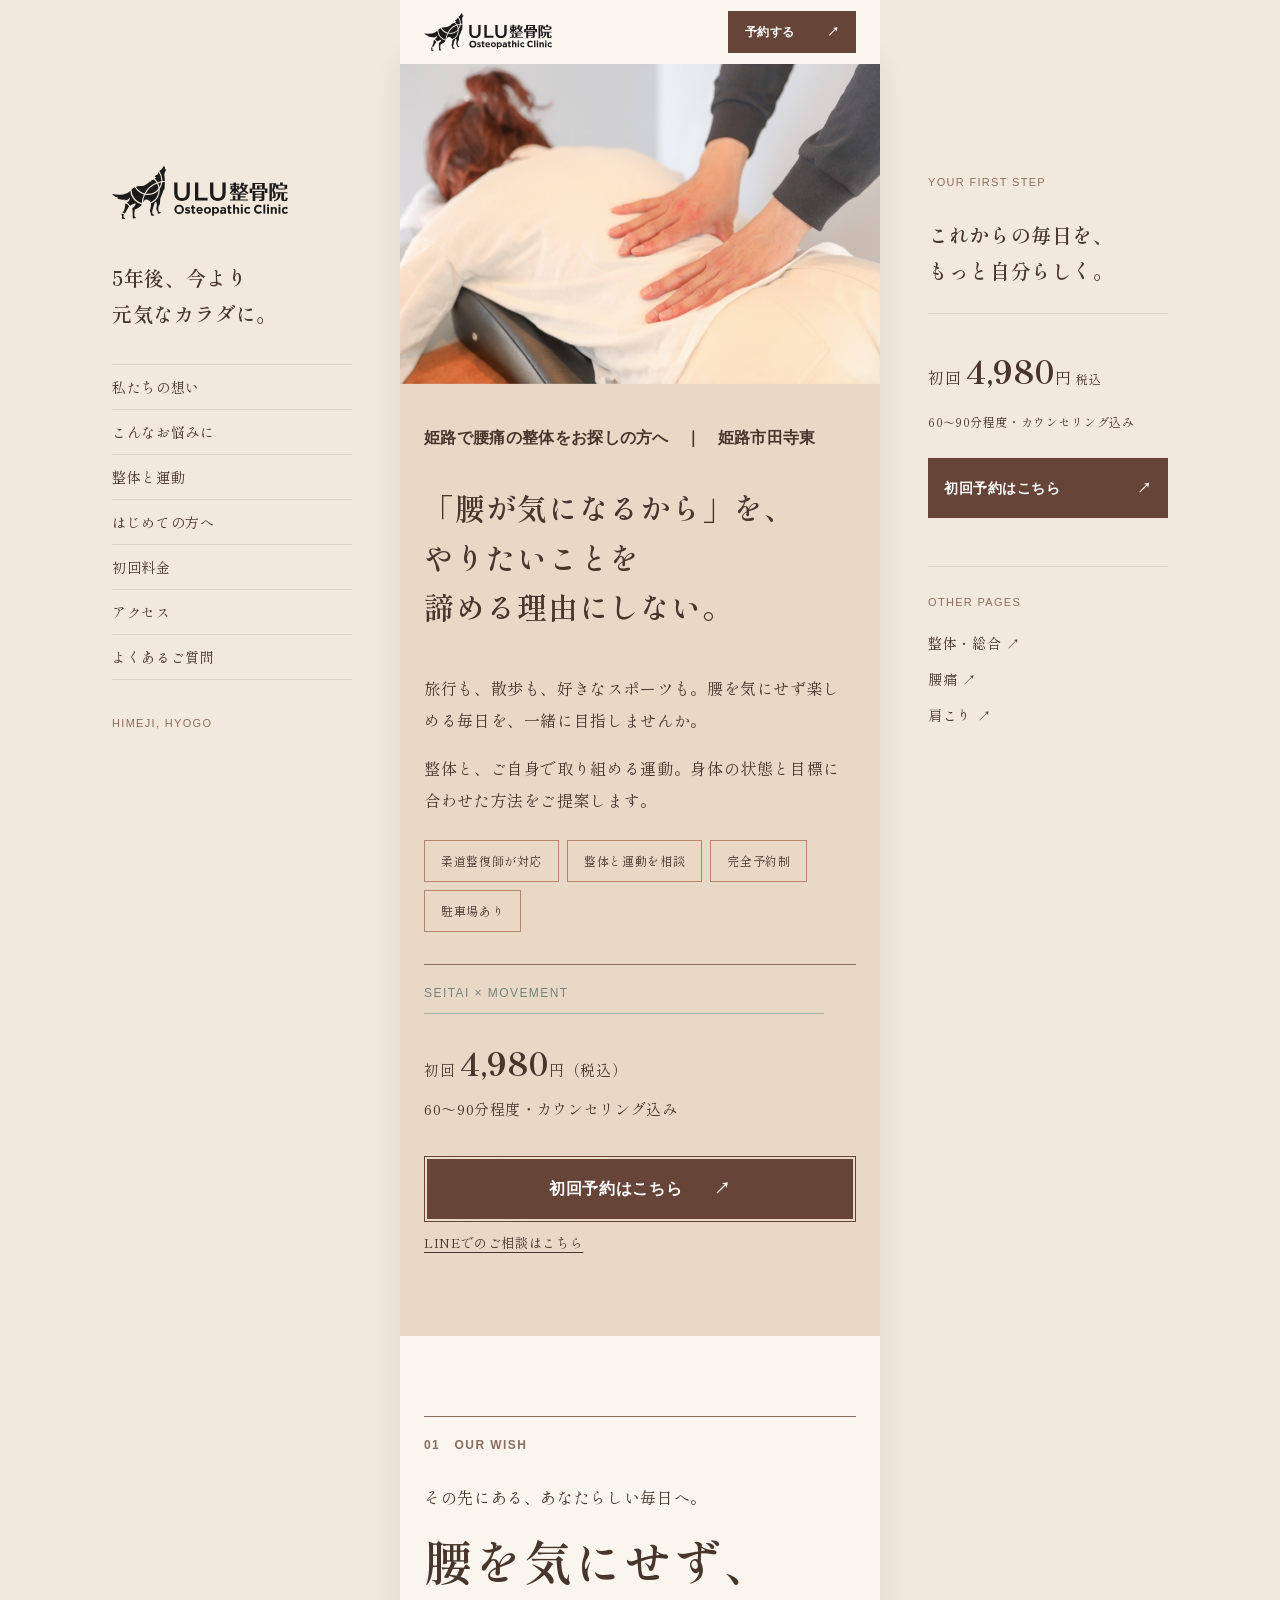
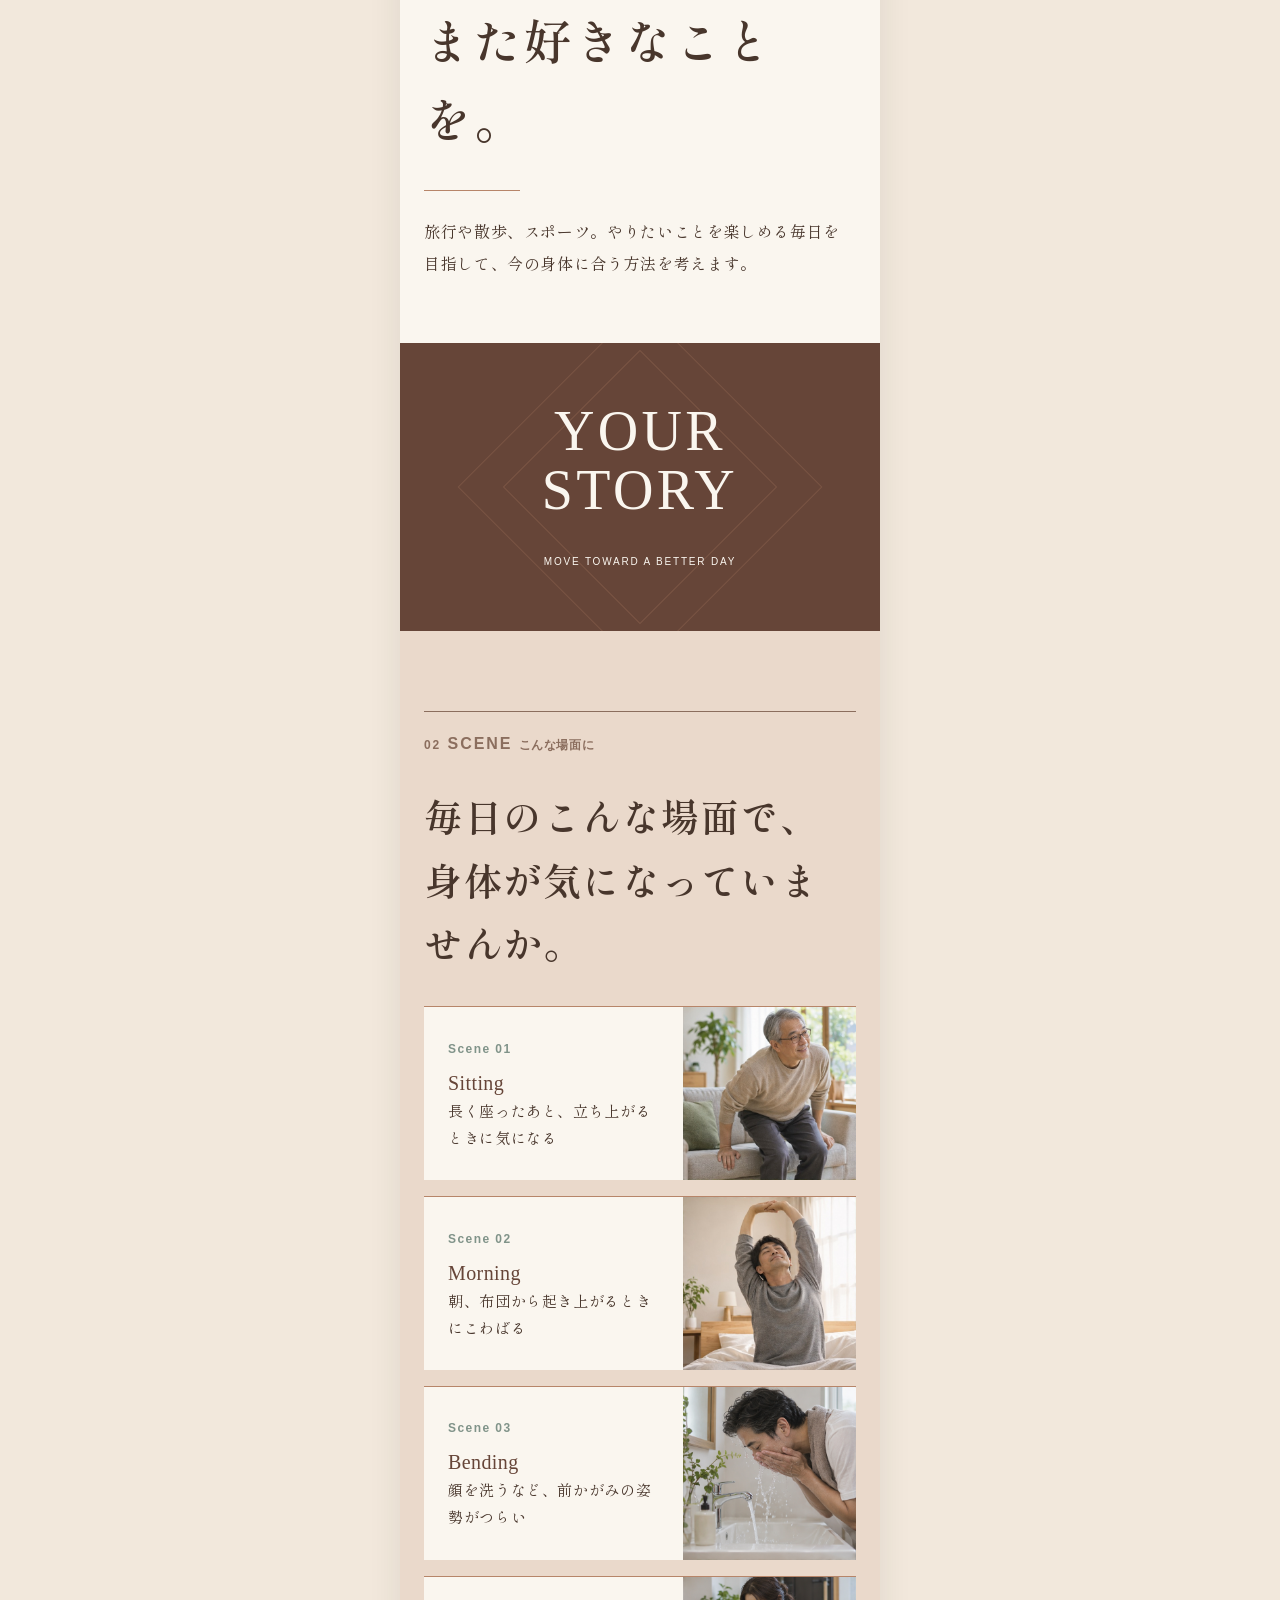
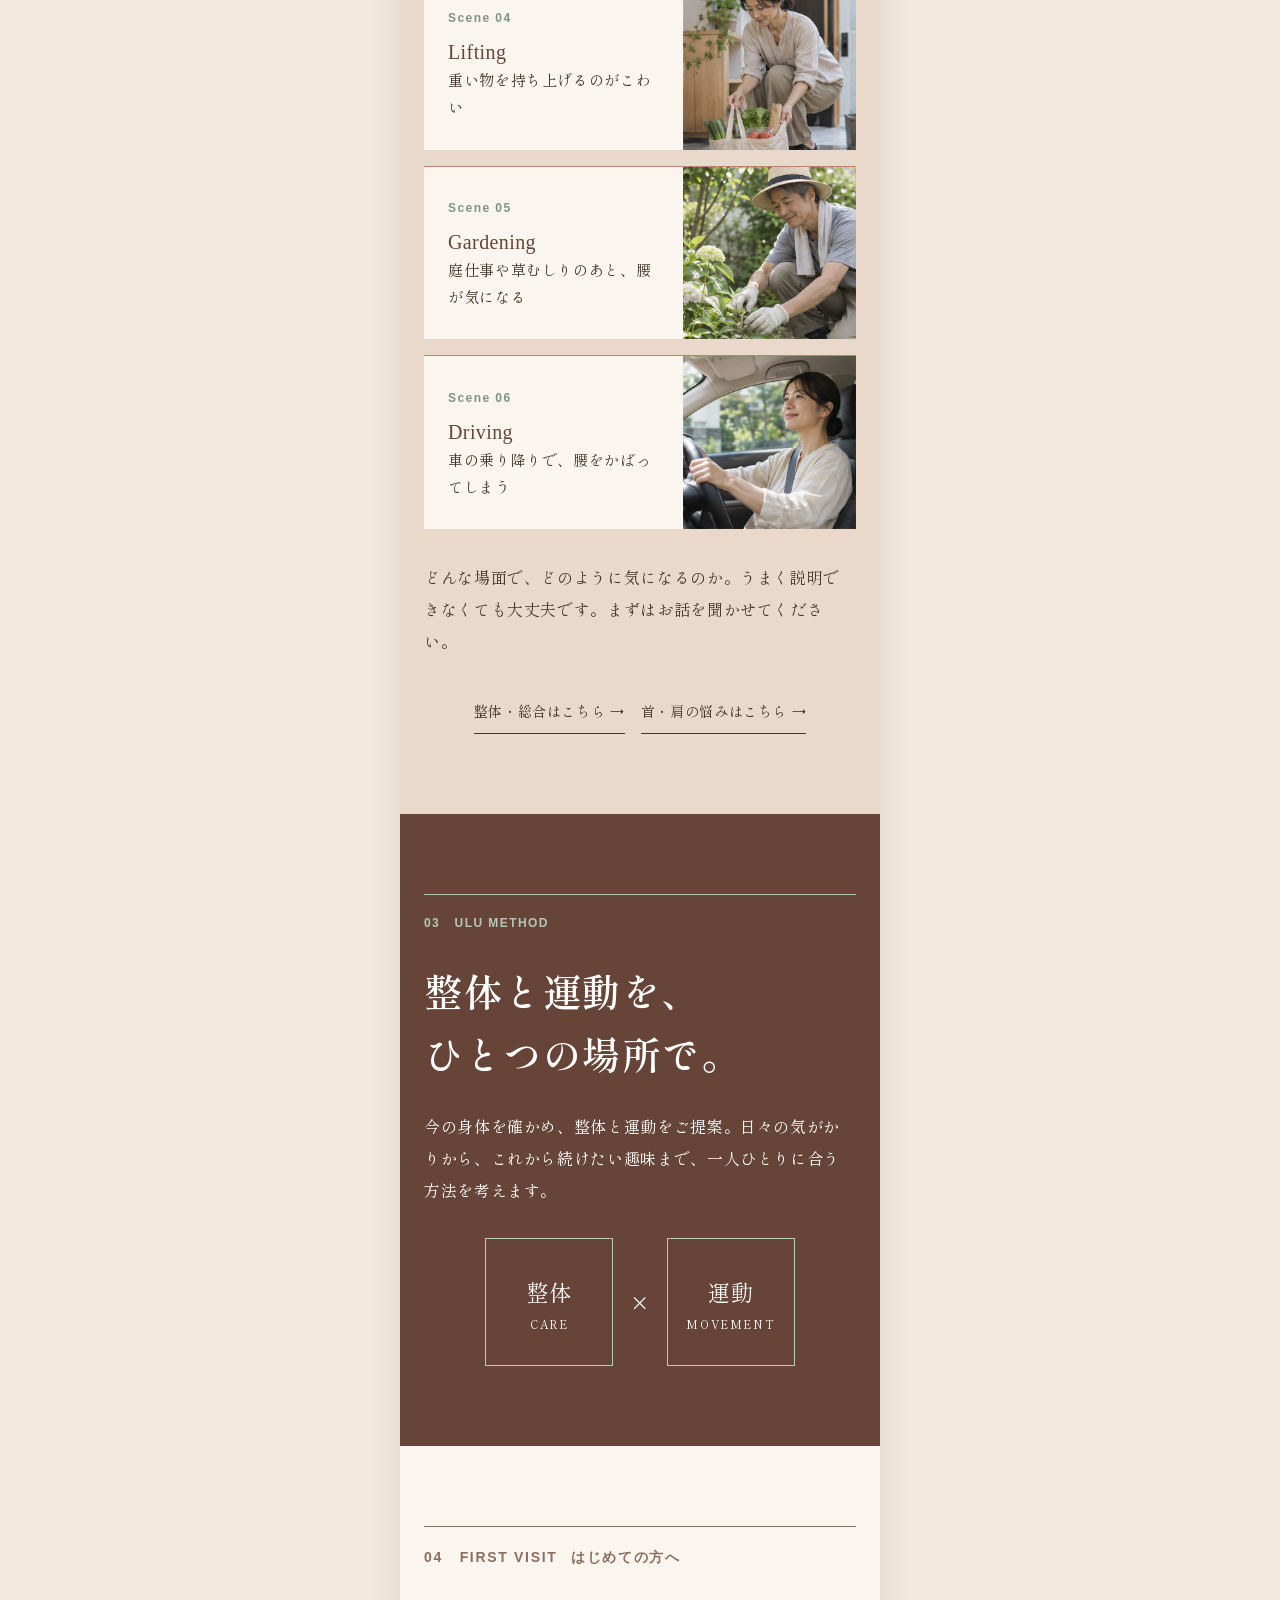
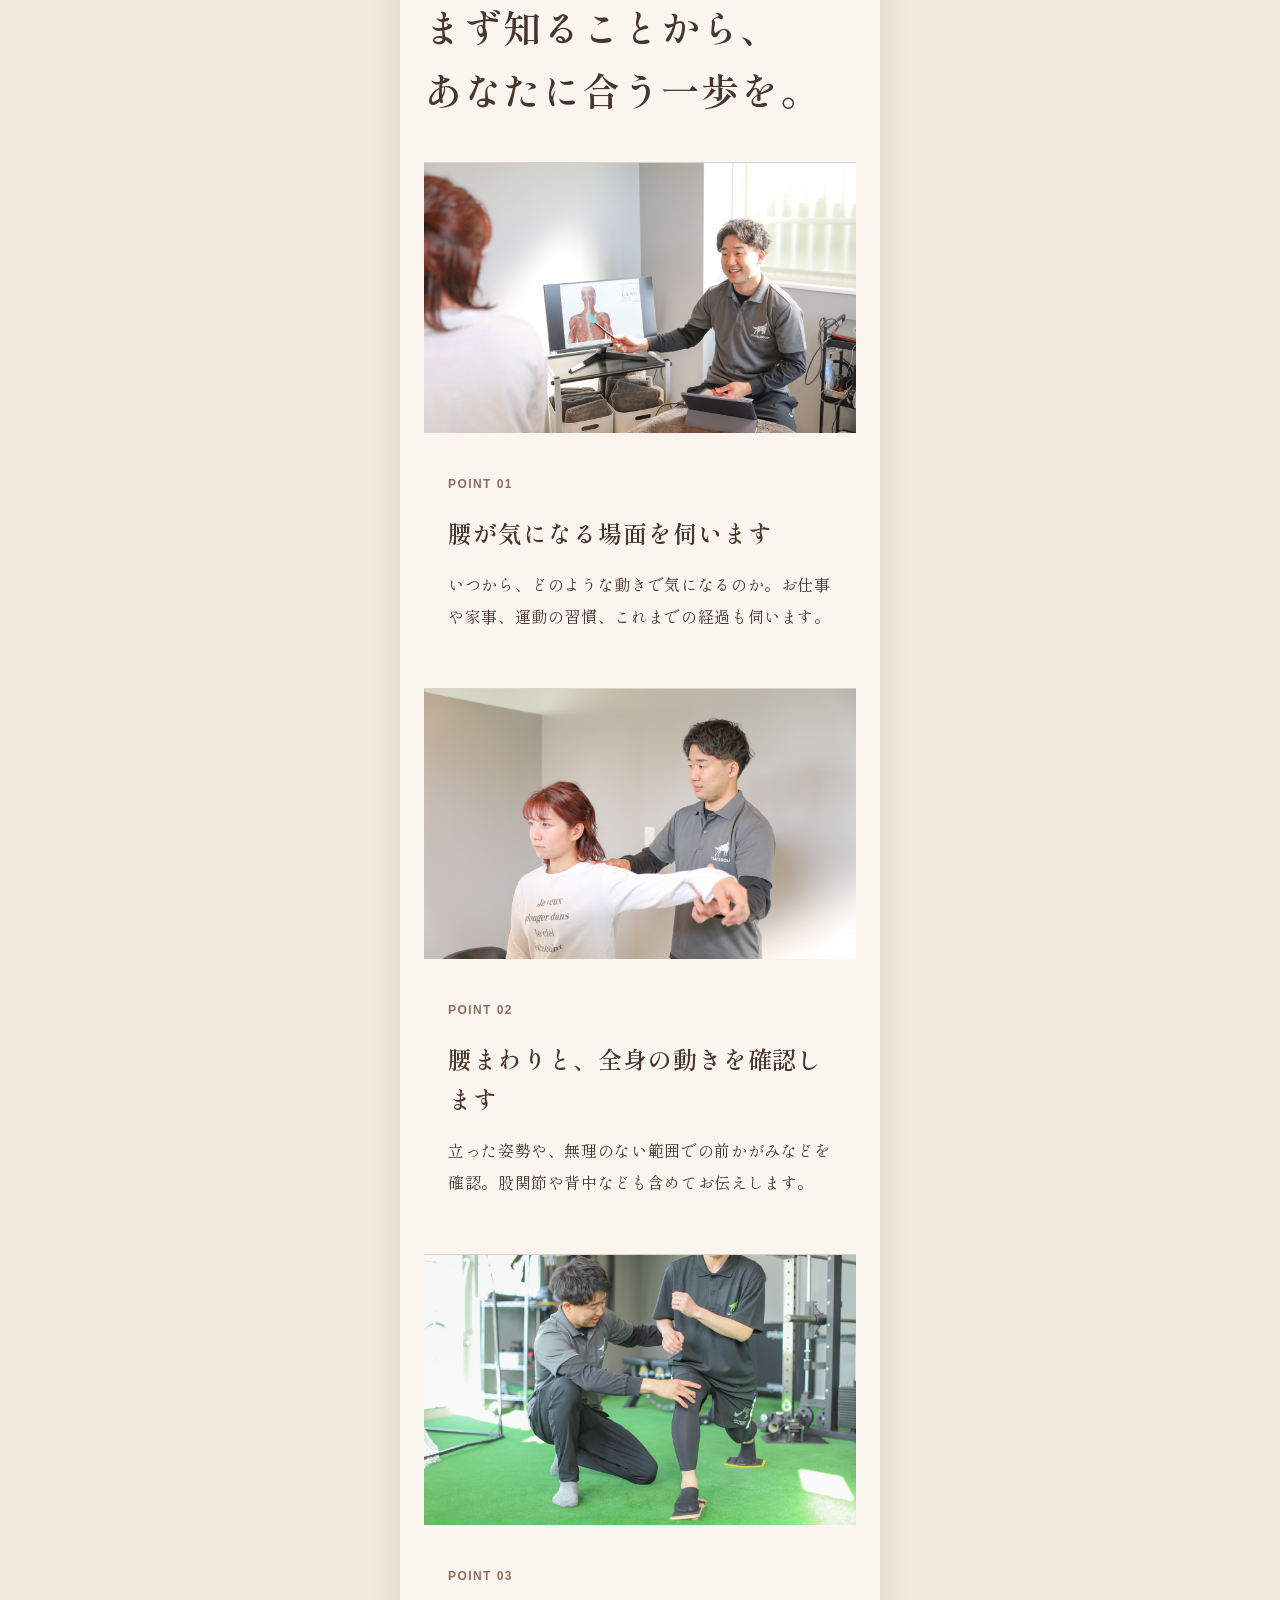
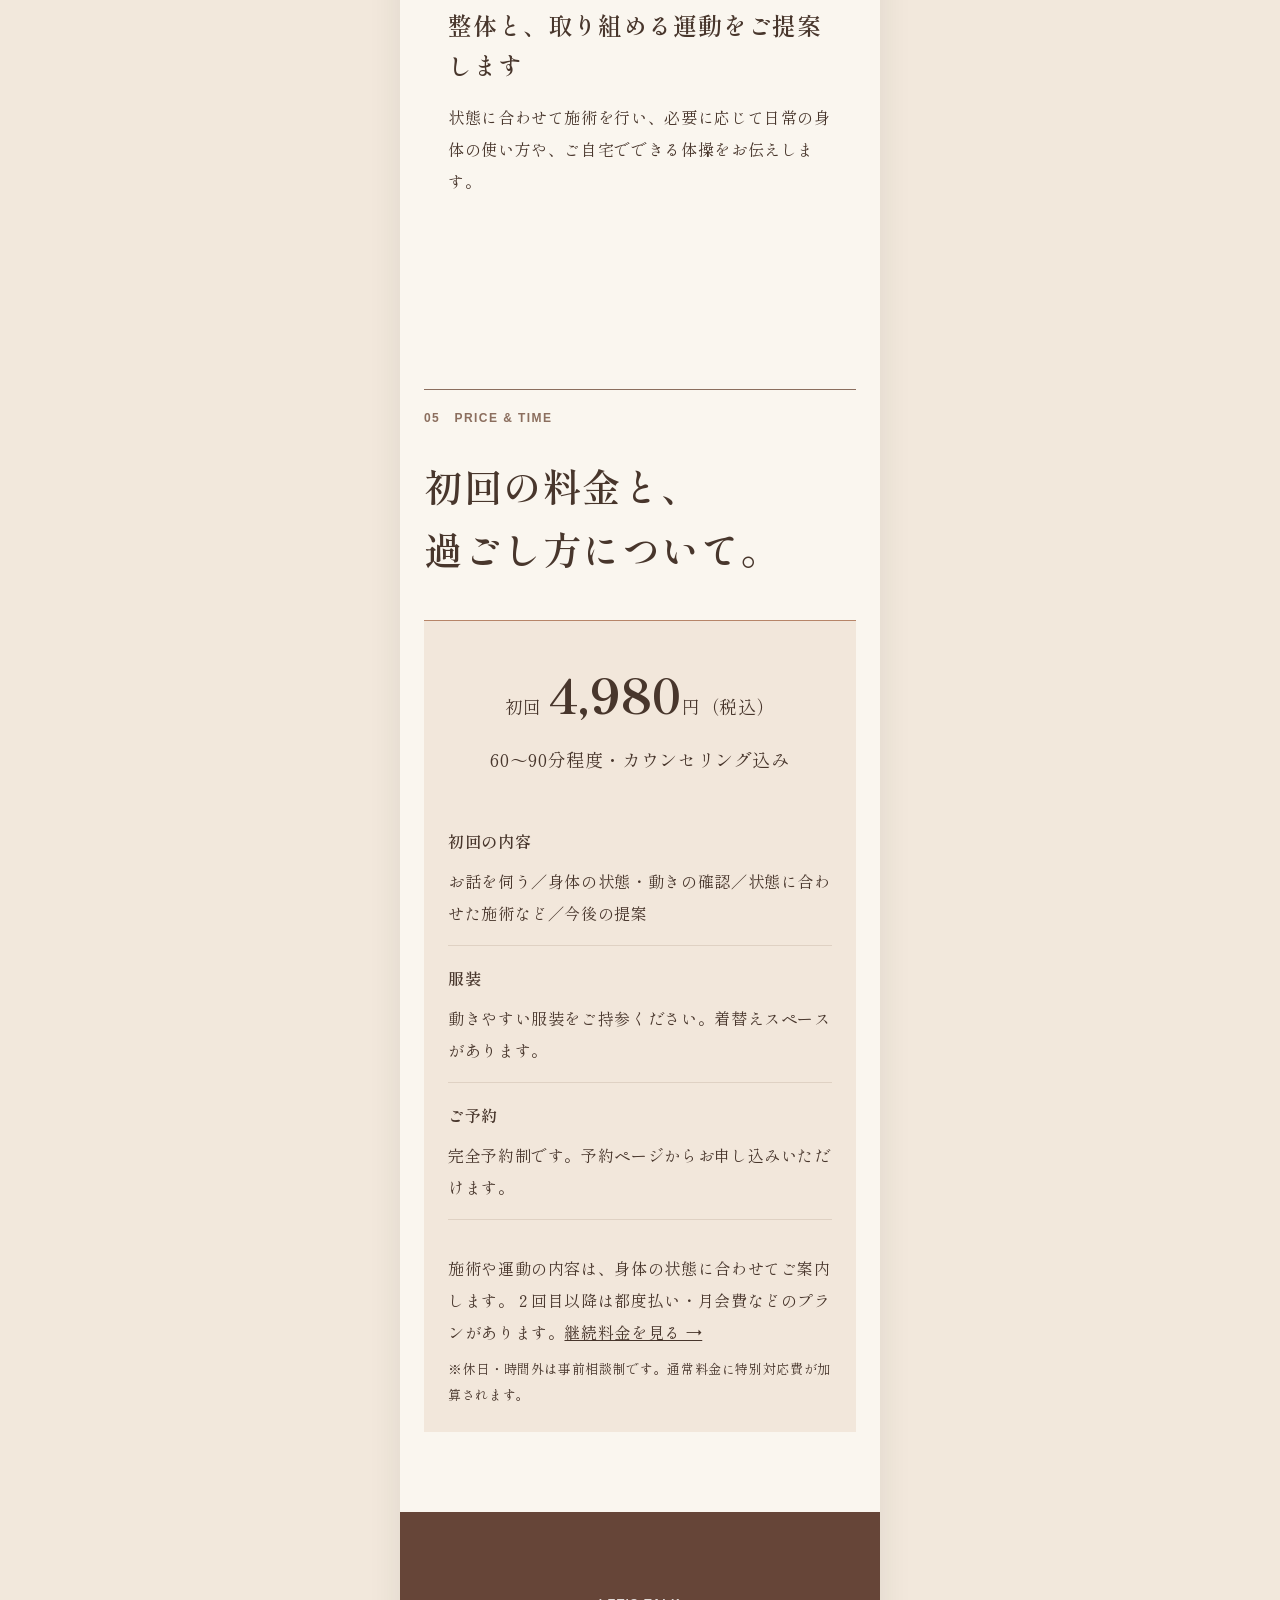
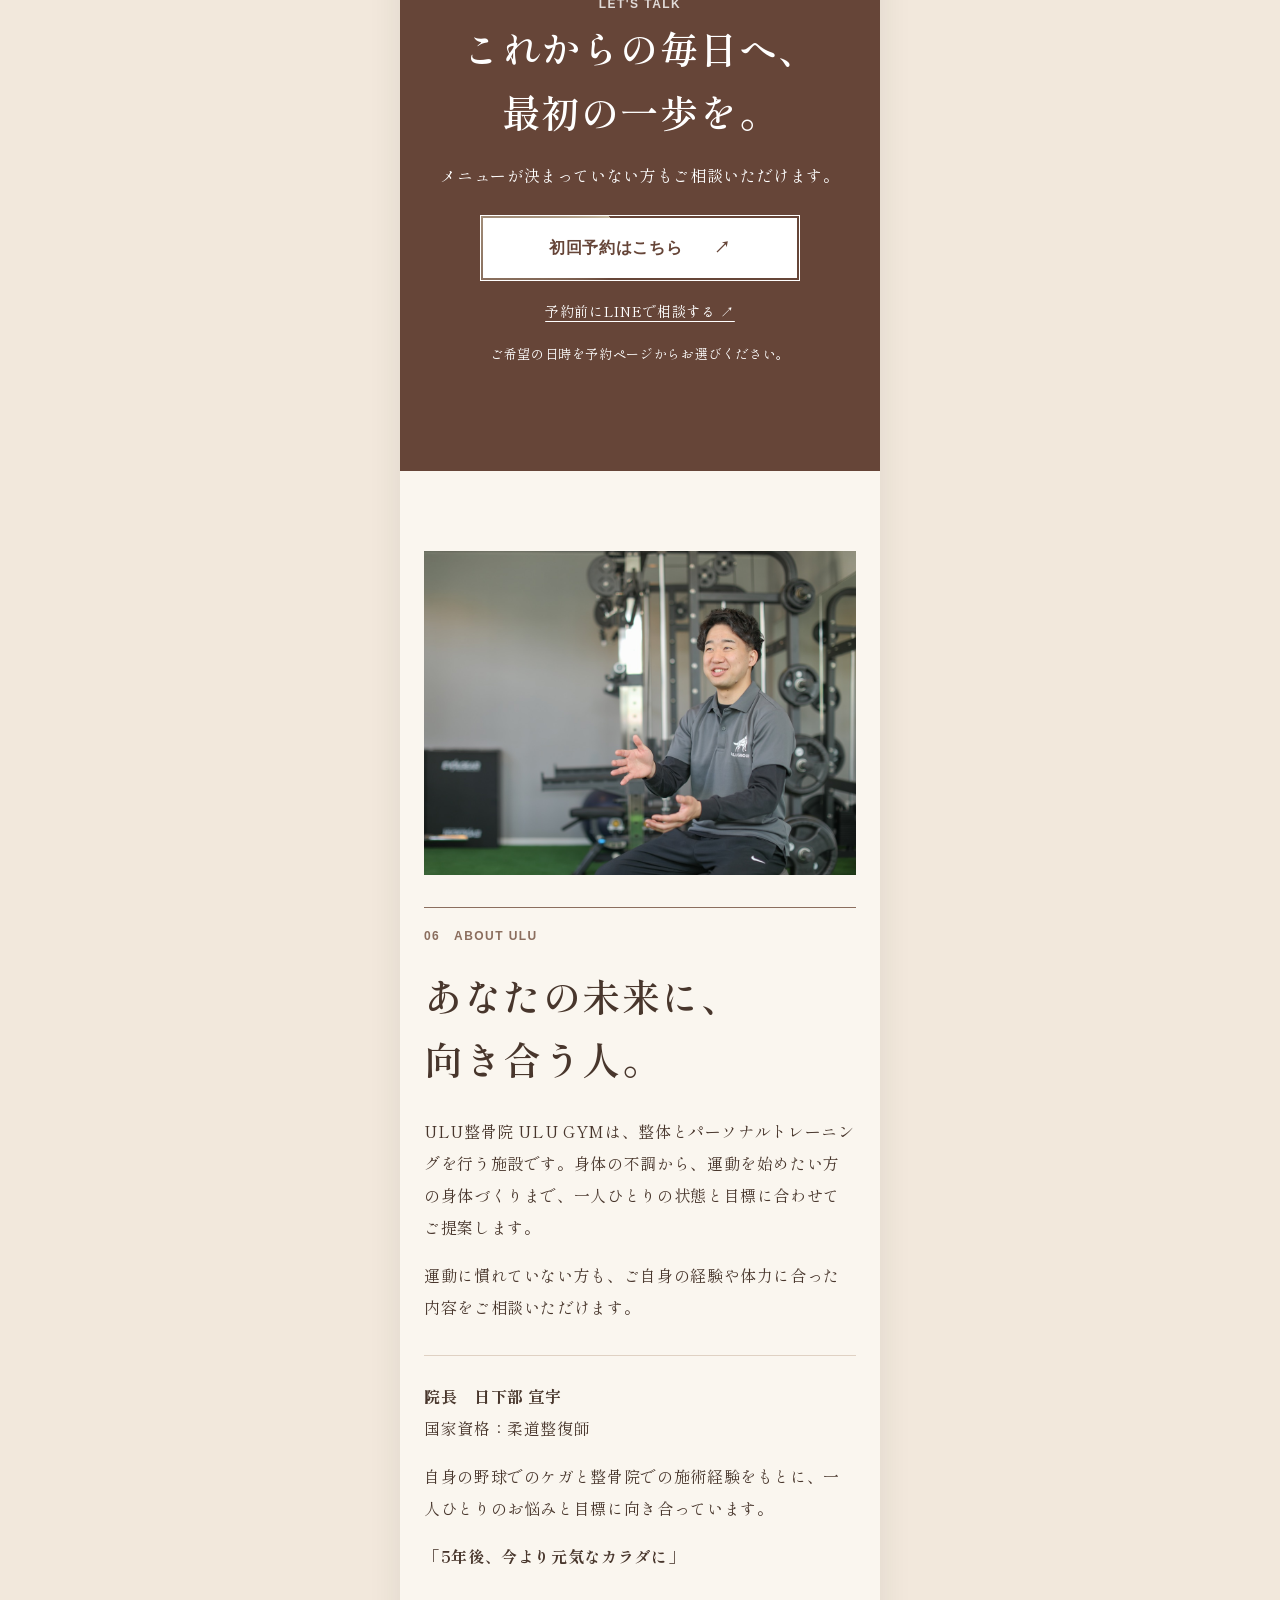
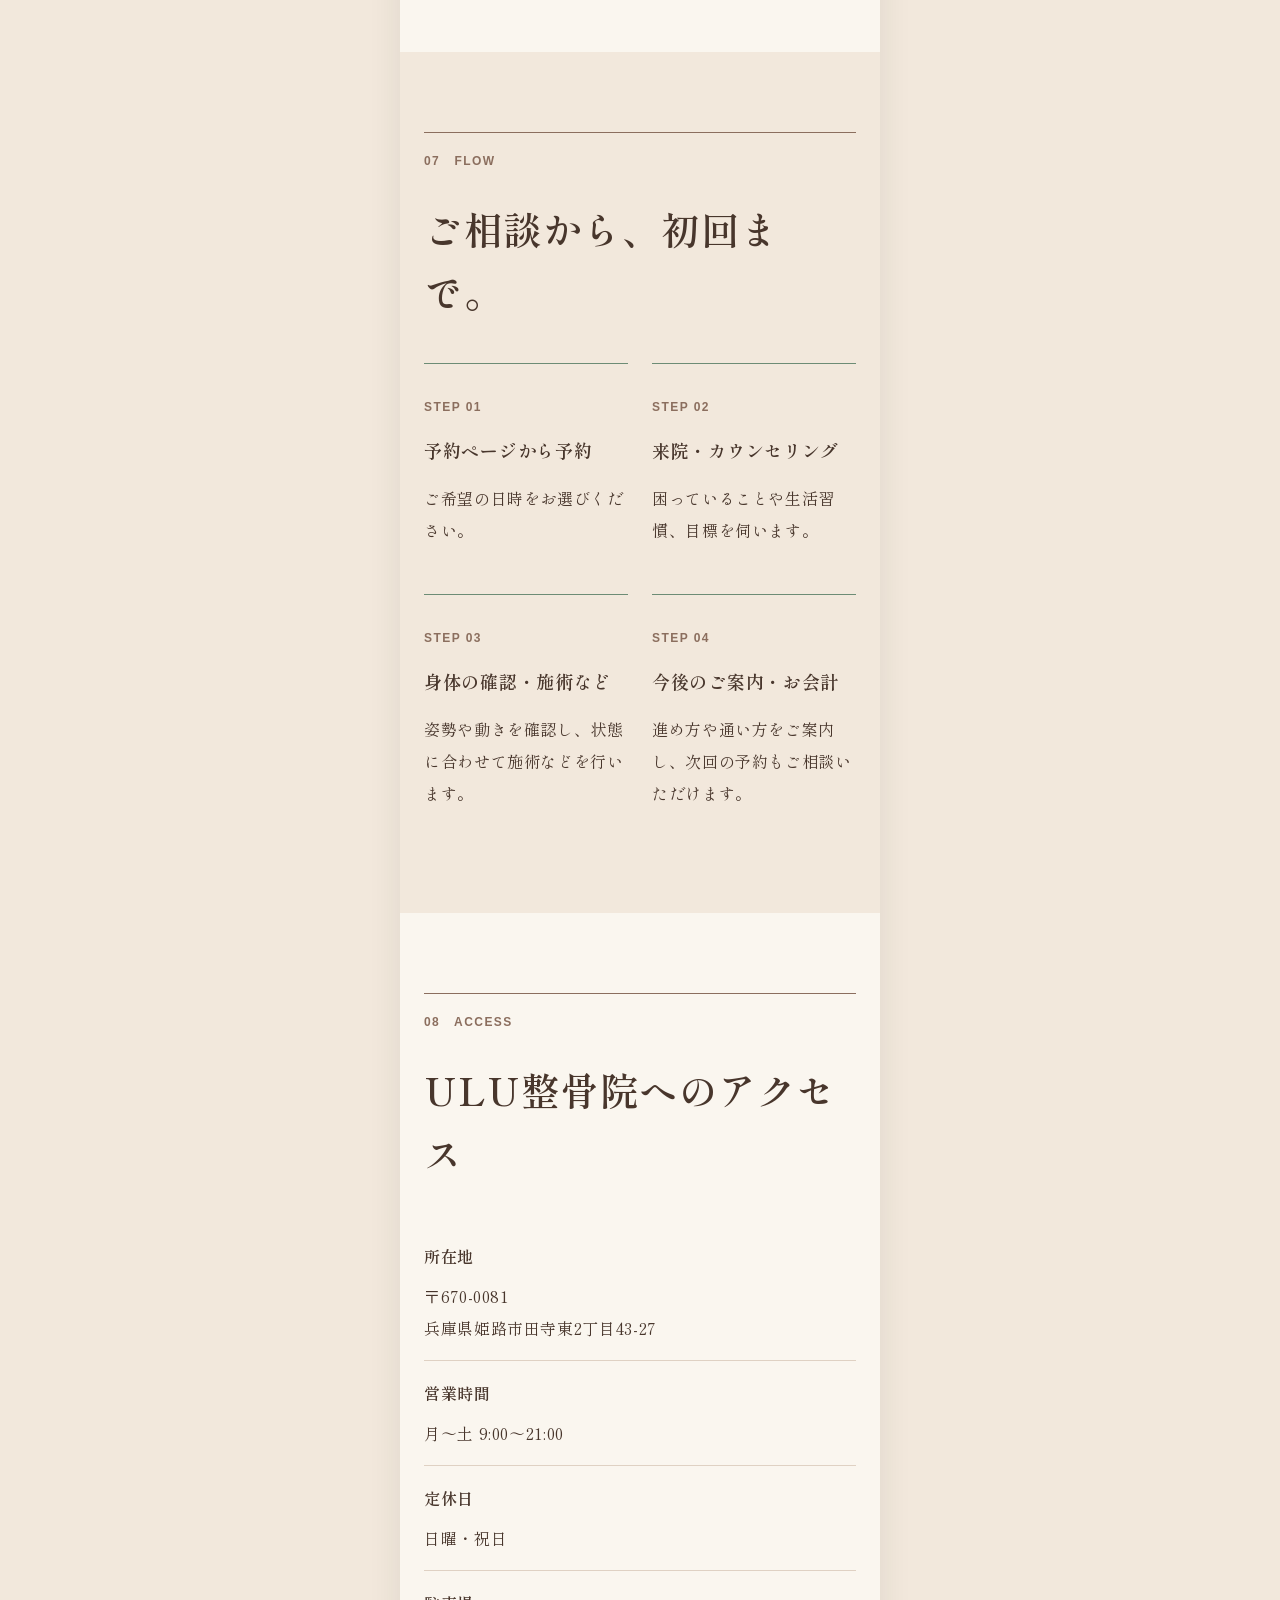
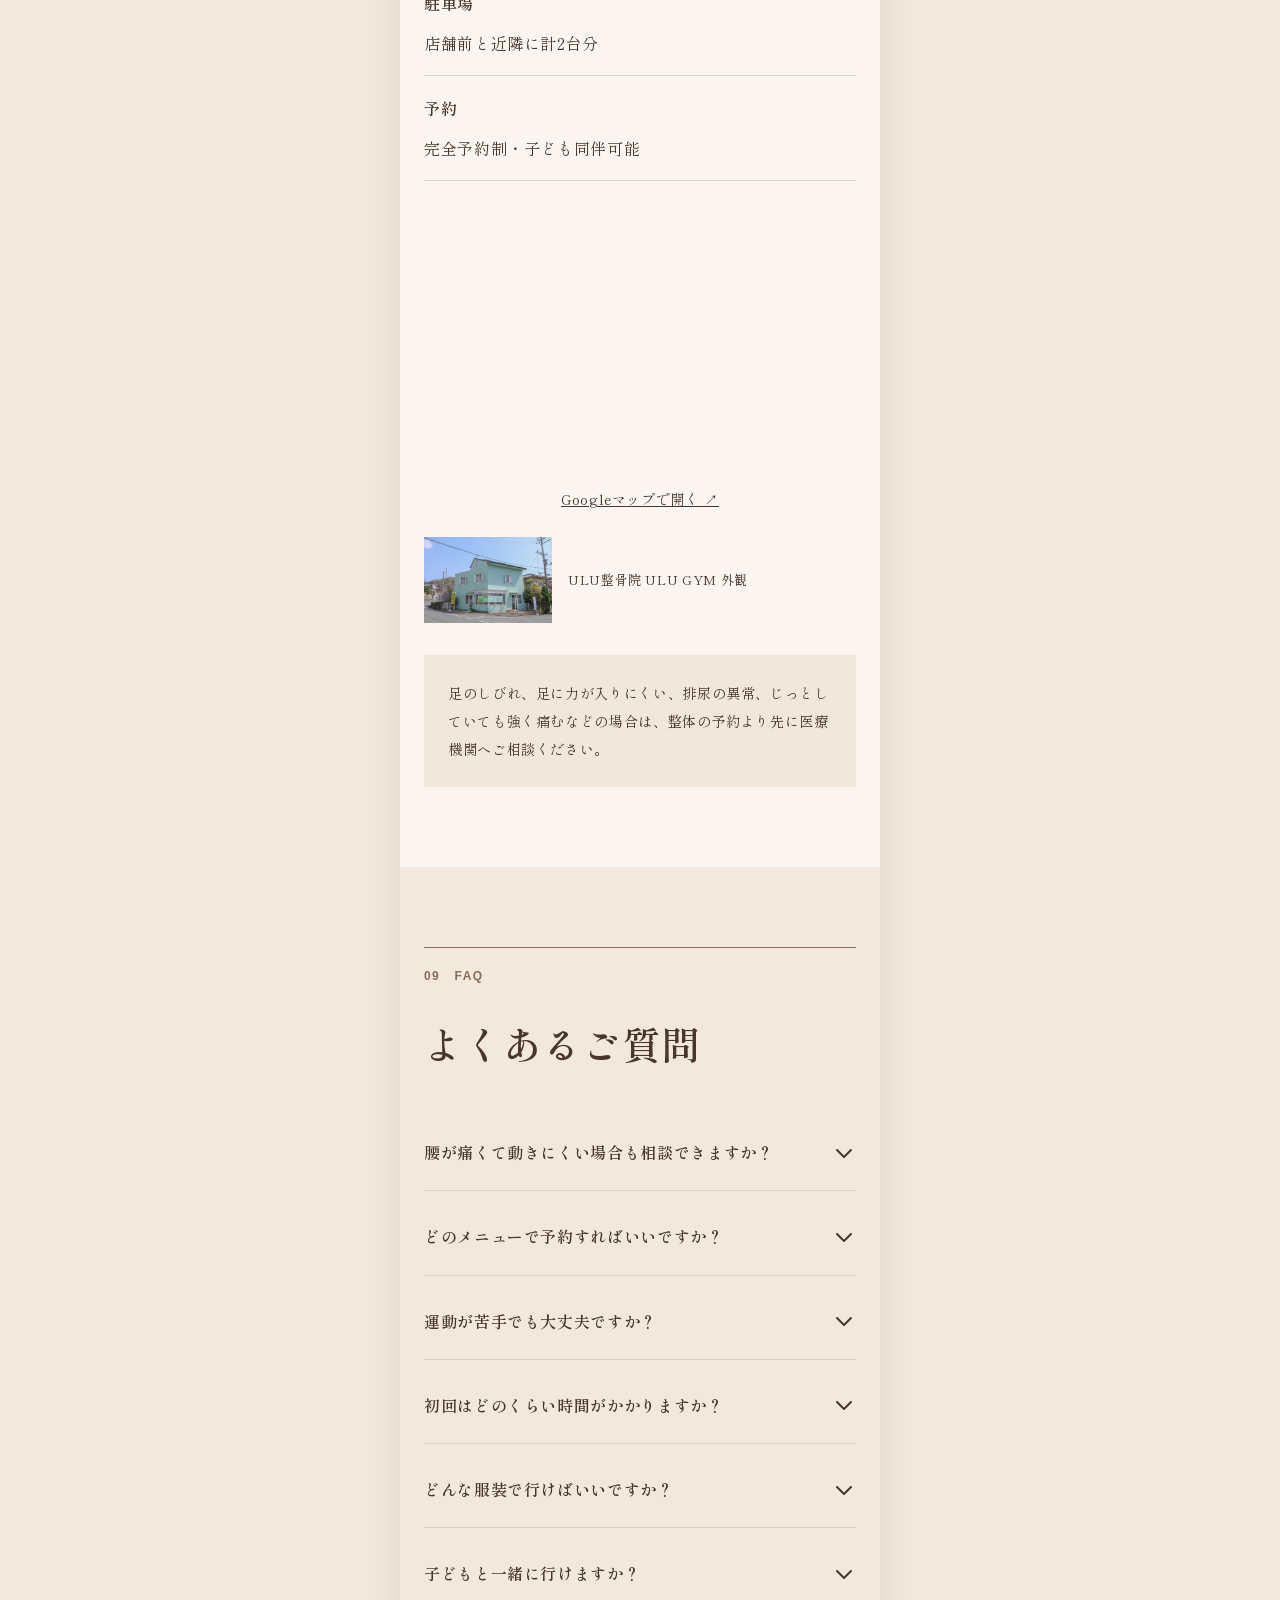
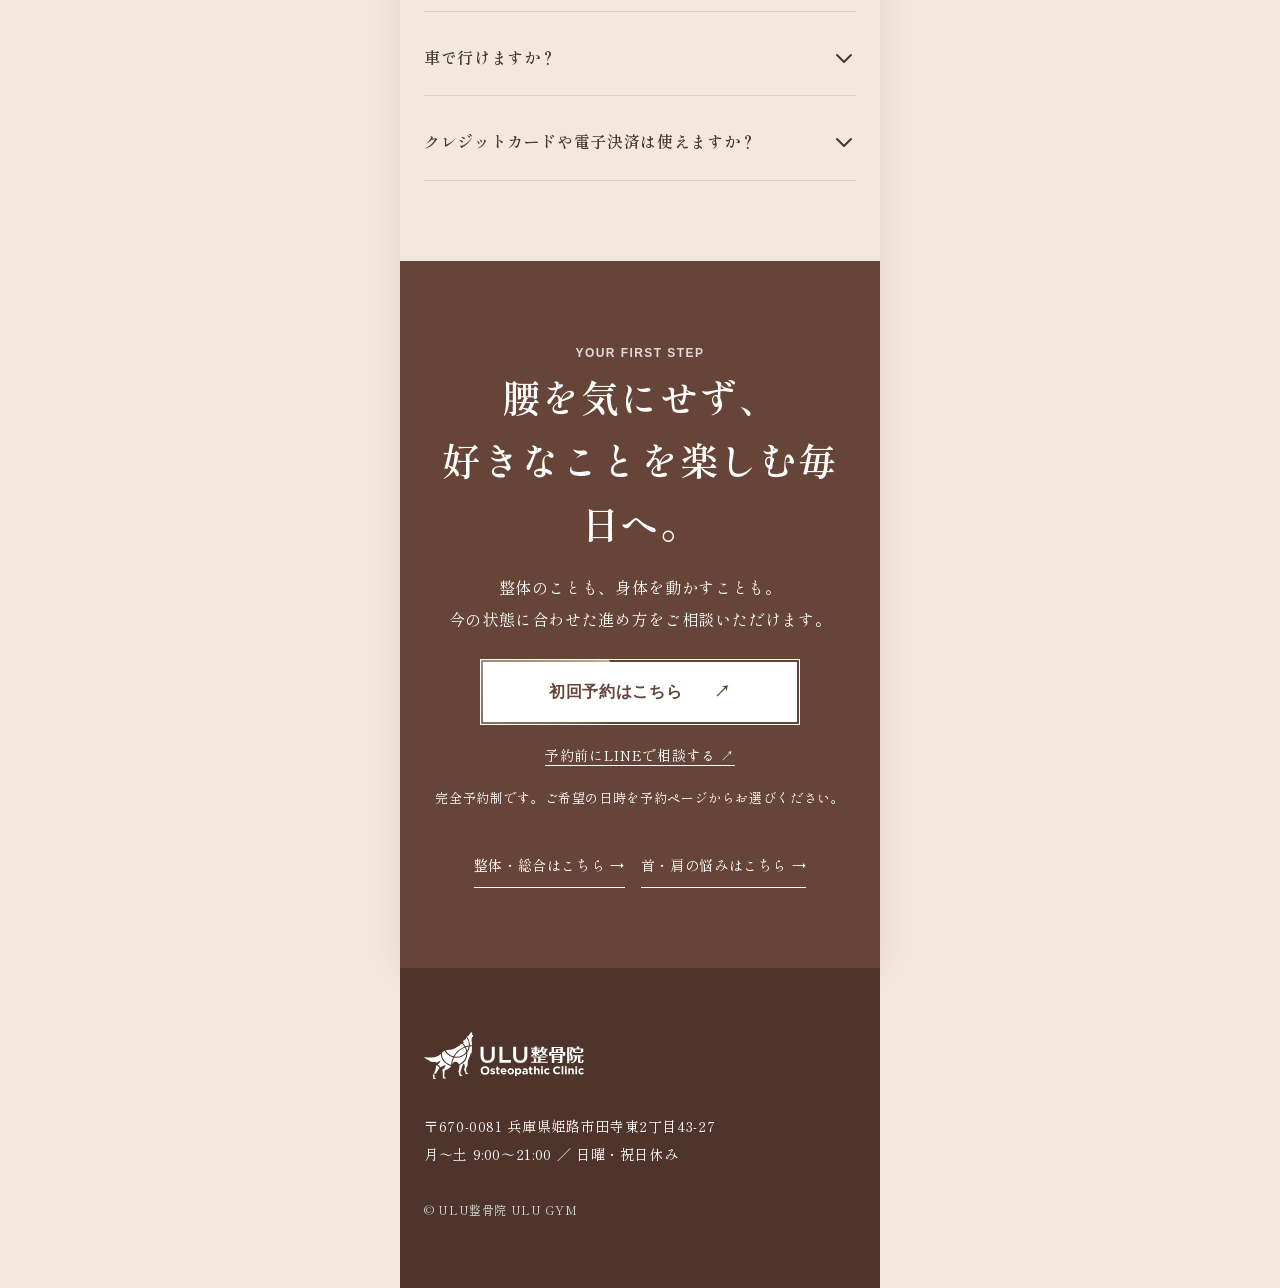
==== commit af8668fc: "Apply editorial design to three clinic LPs" ====
--- a/back.html
+++ b/back.html
@@ -1 +1 @@
-<!doctype html><html lang="ja"><head><meta charset="utf-8"><meta name="viewport" content="width=device-width,initial-scale=1"><meta name="description" content="姫路で腰痛の整体をお探しの方へ。ULU整骨院は身体の状態を確認し、整体と運動で好きなことを楽しめる毎日を目指します。"><title>姫路で腰痛の整体をお探しの方へ｜ULU整骨院</title><link rel="stylesheet" href="style.css?v=11"><script defer src="motion.js?v=1"></script><script>(function(w,d,s,l,i){w[l]=w[l]||[];w[l].push({'gtm.start':new Date().getTime(),event:'gtm.js'});var f=d.getElementsByTagName(s)[0],j=d.createElement(s),dl=l!='dataLayer'?'&l='+l:'';j.async=true;j.src='https://www.googletagmanager.com/gtm.js?id='+i+dl;f.parentNode.insertBefore(j,f);})(window,document,'script','dataLayer','GTM-WN6FW2GV');</script><script defer src="tracking.js?v=1"></script></head><body data-theme="back"><noscript><iframe src="https://www.googletagmanager.com/ns.html?id=GTM-WN6FW2GV" height="0" width="0" style="display:none;visibility:hidden" title="Google Tag Manager"></iframe></noscript><header><a class="logo" href="index.html" aria-label="ULU整骨院 トップ"><img src="assets/ulu-clinic-logo-black.svg" alt="" width="136" height="40"></a><span>姫路市田寺東・完全予約制</span><a class="head-cta" href="https://appointment-system.net/book?src=lp_youtu">予約する <b>↗</b></a></header><main id="app"><section id="top" class="hero"><div class="wrap hero-grid"><div class="hero-copy"><div class="eyebrow">姫路で腰痛の整体をお探しの方へ　｜　姫路市田寺東</div><h1>「腰が気になるから」を、<br>やりたいことを<br>諦める理由にしない。</h1><p>旅行も、散歩も、好きなスポーツも。腰を気にせず楽しめる毎日を、一緒に目指しませんか。</p><p>整体と、ご自身で取り組める運動。身体の状態と目標に合わせた方法をご提案します。</p><div class="tags"><span>柔道整復師が対応</span><span>整体と運動を相談</span><span>完全予約制</span><span>駐車場あり</span></div><div class="hero-kicker">SEITAI <span>×</span> MOVEMENT</div><div class="price-inline">初回 <strong>4,980</strong>円（税込）<br>60〜90分程度・カウンセリング込み</div><a class="button shimmer-button" href="https://appointment-system.net/book?src=lp_youtu"><span class="shimmer-spark" aria-hidden="true"><span class="shimmer-spin"></span></span><span class="shimmer-label">初回予約はこちら <span>↗</span></span></a><p class="note"><a href="https://lin.ee/pum599o">LINEでのご相談はこちら</a></p></div><div class="hero-photo"><img src="assets/back-care.jpg" alt="腰まわりの施術風景"></div></div></section><section id="vision" class="story-intro"><div class="wrap story-wrap"><div class="story-content"><div class="story-label">01 &nbsp; OUR WISH</div><p class="story-overline">その先にある、あなたらしい毎日へ。</p><h2>腰を気にせず、<br>また好きなことを。</h2><div class="story-line"></div><p>旅行や散歩、スポーツ。やりたいことを楽しめる毎日を目指して、今の身体に合う方法を考えます。</p></div><div class="story-image" aria-hidden="true"><span>YOUR<br>STORY</span><small>MOVE TOWARD A BETTER DAY</small></div></div></section><section id="scenes" class="section scene-section"><div class="wrap"><div class="section-head"><div class="en scene-heading"><small>02</small> SCENE <span>こんな場面に</span></div><h2>毎日のこんな場面で、<br>身体が気になっていませんか。</h2></div><div class="scenes"><div class="scene"><div class="scene-copy"><b>Scene 01</b><span class="scene-name">Sitting</span><p>長く座ったあと、立ち上がるときに気になる</p></div><div class="scene-photo" aria-hidden="true" style="background-image:url(assets/life-scenes.jpg);background-position:100% 0%"></div></div><div class="scene"><div class="scene-copy"><b>Scene 02</b><span class="scene-name">Morning</span><p>朝、布団から起き上がるときにこわばる</p></div><div class="scene-photo" aria-hidden="true" style="background-image:url(assets/life-scenes.jpg);background-position:50% 100%"></div></div><div class="scene"><div class="scene-copy"><b>Scene 03</b><span class="scene-name">Bending</span><p>顔を洗うなど、前かがみの姿勢がつらい</p></div><div class="scene-photo" aria-hidden="true" style="background-image:url(assets/scene-grid-a.png);background-position:0% 0%"></div></div><div class="scene"><div class="scene-copy"><b>Scene 04</b><span class="scene-name">Lifting</span><p>重い物を持ち上げるのがこわい</p></div><div class="scene-photo" aria-hidden="true" style="background-image:url(assets/scene-grid-a.png);background-position:50% 0%"></div></div><div class="scene"><div class="scene-copy"><b>Scene 05</b><span class="scene-name">Gardening</span><p>庭仕事や草むしりのあと、腰が気になる</p></div><div class="scene-photo" aria-hidden="true" style="background-image:url(assets/scene-grid-a.png);background-position:100% 0%"></div></div><div class="scene"><div class="scene-copy"><b>Scene 06</b><span class="scene-name">Driving</span><p>車の乗り降りで、腰をかばってしまう</p></div><div class="scene-photo" aria-hidden="true" style="background-image:url(assets/life-scenes.jpg);background-position:50% 0%"></div></div></div><p class="after">どんな場面で、どのように気になるのか。うまく説明できなくても大丈夫です。まずはお話を聞かせてください。</p><div class="links"><a href="index.html">整体・総合はこちら →</a><a href="shoulder.html">首・肩の悩みはこちら →</a></div></div></section><section id="method" class="feature-section"><div class="wrap feature-wrap"><div><span class="feature-label">03 &nbsp; ULU METHOD</span><h2>整体と運動を、<br>ひとつの場所で。</h2><p>今の身体を確かめ、整体と運動をご提案。日々の気がかりから、これから続けたい趣味まで、一人ひとりに合う方法を考えます。</p></div><div class="feature-pair"><span>整体<small>CARE</small></span><b>×</b><span>運動<small>MOVEMENT</small></span></div></div></section><section id="first-visit" class="section soft first-section"><div class="wrap"><div class="section-head"><div class="en point-heading">04 &nbsp; FIRST VISIT <span>はじめての方へ</span></div><h2>まず知ることから、<br>あなたに合う一歩を。</h2></div><div class="points"><div class="point"><img src="assets/consultation.jpg" alt="身体についてお話を伺う様子" loading="lazy"><div class="point-copy"><strong>POINT 01</strong><h3>腰が気になる場面を伺います</h3><p>いつから、どのような動きで気になるのか。お仕事や家事、運動の習慣、これまでの経過も伺います。</p></div></div><div class="point"><img src="assets/shoulder-check.jpg" alt="身体の動きを確認する様子" loading="lazy"><div class="point-copy"><strong>POINT 02</strong><h3>腰まわりと、全身の動きを確認します</h3><p>立った姿勢や、無理のない範囲での前かがみなどを確認。股関節や背中なども含めてお伝えします。</p></div></div><div class="point"><img src="assets/movement.jpg" alt="身体の動かし方を確認する様子" loading="lazy"><div class="point-copy"><strong>POINT 03</strong><h3>整体と、取り組める運動をご提案します</h3><p>状態に合わせて施術を行い、必要に応じて日常の身体の使い方や、ご自宅でできる体操をお伝えします。</p></div></div></div></div></section><section id="price" class="section"><div class="wrap"><div class="section-head"><div class="en">05 &nbsp; PRICE & TIME</div><h2>初回の料金と、<br>過ごし方について。</h2></div><div class="pricebox"><div class="price-number">初回 <strong>4,980</strong>円（税込）<br><span>60〜90分程度・カウンセリング込み</span></div><dl><div><dt>初回の内容</dt><dd>お話を伺う／身体の状態・動きの確認／状態に合わせた施術など／今後の提案</dd></div><div><dt>服装</dt><dd>動きやすい服装をご持参ください。着替えスペースがあります。</dd></div><div><dt>ご予約</dt><dd>完全予約制です。予約ページからお申し込みいただけます。</dd></div></dl><p>施術や運動の内容は、身体の状態に合わせてご案内します。２回目以降は都度払い・月会費などのプランがあります。<a href="https://ulu-gym-seikotsu.com/introduce/price/">継続料金を見る →</a></p><p class="note">※休日・時間外は事前相談制です。通常料金に特別対応費が加算されます。</p></div></div></section><section class="cta"><div class="en">LET'S TALK</div><h2>これからの毎日へ、<br>最初の一歩を。</h2><p>メニューが決まっていない方もご相談いただけます。</p><a class="button shimmer-button" href="https://appointment-system.net/book?src=lp_youtu"><span class="shimmer-spark" aria-hidden="true"><span class="shimmer-spin"></span></span><span class="shimmer-label">初回予約はこちら <span>↗</span></span></a><p class="line-consult"><a href="https://lin.ee/pum599o">予約前にLINEで相談する ↗</a></p><p class="note">ご希望の日時を予約ページからお選びください。</p></section><section class="section"><div class="wrap about"><img src="assets/director.jpg" alt="ULU整骨院 院長の紹介" loading="lazy"><div><div class="en">06 &nbsp; ABOUT ULU</div><h2>あなたの未来に、<br>向き合う人。</h2><p>ULU整骨院 ULU GYMは、整体とパーソナルトレーニングを行う施設です。身体の不調から、運動を始めたい方の身体づくりまで、一人ひとりの状態と目標に合わせてご提案します。</p><p>運動に慣れていない方も、ご自身の経験や体力に合った内容をご相談いただけます。</p><div class="name"><b>院長　日下部 宣宇</b><br>国家資格：柔道整復師<p>自身の野球でのケガと整骨院での施術経験をもとに、一人ひとりのお悩みと目標に向き合っています。</p><b>「5年後、今より元気なカラダに」</b></div></div></div></section><section class="section soft"><div class="wrap"><div class="section-head"><div class="en">07 &nbsp; FLOW</div><h2>ご相談から、初回まで。</h2></div><div class="steps"><div class="step"><b>STEP 01</b><h3>予約ページから予約</h3><p>ご希望の日時をお選びください。</p></div><div class="step"><b>STEP 02</b><h3>来院・カウンセリング</h3><p>困っていることや生活習慣、目標を伺います。</p></div><div class="step"><b>STEP 03</b><h3>身体の確認・施術など</h3><p>姿勢や動きを確認し、状態に合わせて施術などを行います。</p></div><div class="step"><b>STEP 04</b><h3>今後のご案内・お会計</h3><p>進め方や通い方をご案内し、次回の予約もご相談いただけます。</p></div></div></div></section><section id="access" class="section"><div class="wrap"><div class="section-head"><div class="en">08 &nbsp; ACCESS</div><h2>ULU整骨院へのアクセス</h2></div><div class="access"><div><dl><div><dt>所在地</dt><dd>〒670-0081<br>兵庫県姫路市田寺東2丁目43-27</dd></div><div><dt>営業時間</dt><dd>月〜土 9:00〜21:00</dd></div><div><dt>定休日</dt><dd>日曜・祝日</dd></div><div><dt>駐車場</dt><dd>店舗前と近隣に計2台分</dd></div><div><dt>予約</dt><dd>完全予約制・子ども同伴可能</dd></div></dl></div><div><iframe class="map" title="ULU整骨院の地図" loading="lazy" src="https://maps.google.com/maps?q=%E5%85%B5%E5%BA%AB%E7%9C%8C%E5%A7%AB%E8%B7%AF%E5%B8%82%E7%94%B0%E5%AF%BA%E6%9D%B12%E4%B8%81%E7%9B%AE43-27&output=embed"></iframe><a class="map-link" href="https://www.google.com/maps/search/?api=1&amp;query=34.8591765%2C134.6760666">Googleマップで開く ↗</a></div></div><div class="access-photo"><img src="assets/clinic.jpg" alt="ULU整骨院 ULU GYMの外観" loading="lazy"><span>ULU整骨院 ULU GYM 外観</span></div><div class="warning">足のしびれ、足に力が入りにくい、排尿の異常、じっとしていても強く痛むなどの場合は、整体の予約より先に医療機関へご相談ください。</div></div></section><section id="faq" class="section soft"><div class="wrap"><div class="section-head"><div class="en">09 &nbsp; FAQ</div><h2>よくあるご質問</h2></div><div class="faq"><details class="group"><summary><span>腰が痛くて動きにくい場合も相談できますか？</span><svg aria-hidden="true" xmlns="http://www.w3.org/2000/svg" fill="none" viewBox="0 0 24 24" stroke="currentColor"><path stroke-linecap="round" stroke-linejoin="round" stroke-width="2" d="M19 9l-7 7-7-7" /></svg></summary><div class="answer"><p>まずはLINEで現在の様子をお知らせください。状態によっては、先に医療機関での確認をご案内する場合があります。</p></div></details><details class="group"><summary><span>どのメニューで予約すればいいですか？</span><svg aria-hidden="true" xmlns="http://www.w3.org/2000/svg" fill="none" viewBox="0 0 24 24" stroke="currentColor"><path stroke-linecap="round" stroke-linejoin="round" stroke-width="2" d="M19 9l-7 7-7-7" /></svg></summary><div class="answer"><p>迷う場合は、<a href="https://lin.ee/pum599o">LINEでお悩みやご希望をお知らせください</a>。身体の状態と目的を伺い、合う内容をご提案します。</p></div></details><details class="group"><summary><span>運動が苦手でも大丈夫ですか？</span><svg aria-hidden="true" xmlns="http://www.w3.org/2000/svg" fill="none" viewBox="0 0 24 24" stroke="currentColor"><path stroke-linecap="round" stroke-linejoin="round" stroke-width="2" d="M19 9l-7 7-7-7" /></svg></summary><div class="answer"><p>運動経験や体力、身体の状態に合わせた内容をご提案します。運動に慣れていない方もご相談ください。</p></div></details><details class="group"><summary><span>初回はどのくらい時間がかかりますか？</span><svg aria-hidden="true" xmlns="http://www.w3.org/2000/svg" fill="none" viewBox="0 0 24 24" stroke="currentColor"><path stroke-linecap="round" stroke-linejoin="round" stroke-width="2" d="M19 9l-7 7-7-7" /></svg></summary><div class="answer"><p>カウンセリングを含めて60〜90分程度です。時間に余裕をもってお越しください。</p></div></details><details class="group"><summary><span>どんな服装で行けばいいですか？</span><svg aria-hidden="true" xmlns="http://www.w3.org/2000/svg" fill="none" viewBox="0 0 24 24" stroke="currentColor"><path stroke-linecap="round" stroke-linejoin="round" stroke-width="2" d="M19 9l-7 7-7-7" /></svg></summary><div class="answer"><p>Tシャツやジャージなど、動きやすい服装をご持参ください。着替えスペースがあります。</p></div></details><details class="group"><summary><span>子どもと一緒に行けますか？</span><svg aria-hidden="true" xmlns="http://www.w3.org/2000/svg" fill="none" viewBox="0 0 24 24" stroke="currentColor"><path stroke-linecap="round" stroke-linejoin="round" stroke-width="2" d="M19 9l-7 7-7-7" /></svg></summary><div class="answer"><p>はい。子ども同伴でお越しいただけます。ご予約時にお知らせください。</p></div></details><details class="group"><summary><span>車で行けますか？</span><svg aria-hidden="true" xmlns="http://www.w3.org/2000/svg" fill="none" viewBox="0 0 24 24" stroke="currentColor"><path stroke-linecap="round" stroke-linejoin="round" stroke-width="2" d="M19 9l-7 7-7-7" /></svg></summary><div class="answer"><p>はい。店舗前と近隣に、計2台分の駐車場があります。</p></div></details><details class="group"><summary><span>クレジットカードや電子決済は使えますか？</span><svg aria-hidden="true" xmlns="http://www.w3.org/2000/svg" fill="none" viewBox="0 0 24 24" stroke="currentColor"><path stroke-linecap="round" stroke-linejoin="round" stroke-width="2" d="M19 9l-7 7-7-7" /></svg></summary><div class="answer"><p>はい。クレジットカード・電子決済に対応しています。</p></div></details></div></div></section><section class="cta"><div class="en">YOUR FIRST STEP</div><h2>腰を気にせず、<br>好きなことを楽しむ毎日へ。</h2><p>整体のことも、身体を動かすことも。<br>今の状態に合わせた進め方をご相談いただけます。</p><a class="button shimmer-button" href="https://appointment-system.net/book?src=lp_youtu"><span class="shimmer-spark" aria-hidden="true"><span class="shimmer-spin"></span></span><span class="shimmer-label">初回予約はこちら <span>↗</span></span></a><p class="line-consult"><a href="https://lin.ee/pum599o">予約前にLINEで相談する ↗</a></p><p class="note">完全予約制です。ご希望の日時を予約ページからお選びください。</p><div class="links"><a href="index.html">整体・総合はこちら →</a><a href="shoulder.html">首・肩の悩みはこちら →</a></div></section></main><footer><div class="wrap"><a class="logo" href="index.html" aria-label="ULU整骨院 トップ"><img src="assets/ulu-clinic-logo-white.svg" alt="" width="160" height="48"></a><p>〒670-0081 兵庫県姫路市田寺東2丁目43-27<br>月〜土 9:00〜21:00 ／ 日曜・祝日休み</p><small>© ULU整骨院 ULU GYM</small></div></footer><aside class="mobile-booking" aria-label="初回予約"><div><span>初回</span><strong>4,980円</strong><small>（税込）</small></div><a href="https://appointment-system.net/book?src=lp_youtu">予約する <span aria-hidden="true">↗</span></a></aside><aside class="desktop-left" aria-label="ページ内のご案内"><div class="rail-inner"><a class="rail-brand" href="#top" aria-label="ページの先頭へ"><img src="assets/ulu-clinic-logo-black.svg" alt="ULU整骨院" width="176" height="56"></a><p class="rail-intro">5年後、今より<br>元気なカラダに。</p><nav aria-label="ページ内メニュー"><a href="#vision">私たちの想い</a><a href="#scenes">こんなお悩みに</a><a href="#method">整体と運動</a><a href="#first-visit">はじめての方へ</a><a href="#price">初回料金</a><a href="#access">アクセス</a><a href="#faq">よくあるご質問</a></nav><span class="rail-location">HIMEJI, HYOGO</span></div></aside><aside class="desktop-right" aria-label="ご予約と関連ページ"><div class="rail-inner"><p class="rail-label">YOUR FIRST STEP</p><p class="rail-heading">これからの毎日を、<br>もっと自分らしく。</p><div class="rail-price">初回 <strong>4,980</strong>円 <small>税込</small></div><p class="rail-note">60〜90分程度・カウンセリング込み</p><a class="rail-book" href="https://appointment-system.net/book?src=lp_youtu">初回予約はこちら <span aria-hidden="true">↗</span></a><div class="rail-links"><span>OTHER PAGES</span><a href="index.html">整体・総合 ↗</a><a href="back.html">腰痛 ↗</a><a href="shoulder.html">肩こり ↗</a></div></div></aside></body></html>
+<!doctype html><html lang="ja"><head><meta charset="utf-8"><meta name="viewport" content="width=device-width,initial-scale=1"><meta name="description" content="姫路で腰痛の整体をお探しの方へ。ULU整骨院は身体の状態を確認し、整体と運動で好きなことを楽しめる毎日を目指します。"><title>姫路で腰痛の整体をお探しの方へ｜ULU整骨院</title><link rel="stylesheet" href="style.css?v=12"><script defer src="motion.js?v=1"></script><script>(function(w,d,s,l,i){w[l]=w[l]||[];w[l].push({'gtm.start':new Date().getTime(),event:'gtm.js'});var f=d.getElementsByTagName(s)[0],j=d.createElement(s),dl=l!='dataLayer'?'&l='+l:'';j.async=true;j.src='https://www.googletagmanager.com/gtm.js?id='+i+dl;f.parentNode.insertBefore(j,f);})(window,document,'script','dataLayer','GTM-WN6FW2GV');</script><script defer src="tracking.js?v=1"></script></head><body data-theme="back"><noscript><iframe src="https://www.googletagmanager.com/ns.html?id=GTM-WN6FW2GV" height="0" width="0" style="display:none;visibility:hidden" title="Google Tag Manager"></iframe></noscript><header><a class="logo" href="index.html" aria-label="ULU整骨院 トップ"><img src="assets/ulu-clinic-logo-black.svg" alt="" width="136" height="40"></a><span>姫路市田寺東・完全予約制</span><a class="head-cta" href="https://appointment-system.net/book?src=lp_youtu">予約する <b>↗</b></a></header><main id="app"><section id="top" class="hero"><div class="wrap hero-grid"><div class="hero-copy"><div class="eyebrow">姫路で腰痛の整体をお探しの方へ　｜　姫路市田寺東</div><h1>「腰が気になるから」を、<br>やりたいことを<br>諦める理由にしない。</h1><p>旅行も、散歩も、好きなスポーツも。腰を気にせず楽しめる毎日を、一緒に目指しませんか。</p><p>整体と、ご自身で取り組める運動。身体の状態と目標に合わせた方法をご提案します。</p><div class="tags"><span>柔道整復師が対応</span><span>整体と運動を相談</span><span>完全予約制</span><span>駐車場あり</span></div><div class="hero-kicker">SEITAI <span>×</span> MOVEMENT</div><div class="price-inline">初回 <strong>4,980</strong>円（税込）<br>60〜90分程度・カウンセリング込み</div><a class="button shimmer-button" href="https://appointment-system.net/book?src=lp_youtu"><span class="shimmer-spark" aria-hidden="true"><span class="shimmer-spin"></span></span><span class="shimmer-label">初回予約はこちら <span>↗</span></span></a><p class="note"><a href="https://lin.ee/pum599o">LINEでのご相談はこちら</a></p></div><div class="hero-photo"><img src="assets/back-care.jpg" alt="腰まわりの施術風景"></div></div></section><section id="vision" class="story-intro"><div class="wrap story-wrap"><div class="story-content"><div class="story-label">01 &nbsp; OUR WISH</div><p class="story-overline">その先にある、あなたらしい毎日へ。</p><h2>腰を気にせず、<br>また好きなことを。</h2><div class="story-line"></div><p>旅行や散歩、スポーツ。やりたいことを楽しめる毎日を目指して、今の身体に合う方法を考えます。</p></div><div class="story-image" aria-hidden="true"><span>YOUR<br>STORY</span><small>MOVE TOWARD A BETTER DAY</small></div></div></section><section id="scenes" class="section scene-section"><div class="wrap"><div class="section-head"><div class="en scene-heading"><small>02</small> SCENE <span>こんな場面に</span></div><h2>毎日のこんな場面で、<br>身体が気になっていませんか。</h2></div><div class="scenes"><div class="scene"><div class="scene-copy"><b>Scene 01</b><span class="scene-name">Sitting</span><p>長く座ったあと、立ち上がるときに気になる</p></div><div class="scene-photo" aria-hidden="true" style="background-image:url(assets/life-scenes.jpg);background-position:100% 0%"></div></div><div class="scene"><div class="scene-copy"><b>Scene 02</b><span class="scene-name">Morning</span><p>朝、布団から起き上がるときにこわばる</p></div><div class="scene-photo" aria-hidden="true" style="background-image:url(assets/life-scenes.jpg);background-position:50% 100%"></div></div><div class="scene"><div class="scene-copy"><b>Scene 03</b><span class="scene-name">Bending</span><p>顔を洗うなど、前かがみの姿勢がつらい</p></div><div class="scene-photo" aria-hidden="true" style="background-image:url(assets/scene-grid-a.png);background-position:0% 0%"></div></div><div class="scene"><div class="scene-copy"><b>Scene 04</b><span class="scene-name">Lifting</span><p>重い物を持ち上げるのがこわい</p></div><div class="scene-photo" aria-hidden="true" style="background-image:url(assets/scene-grid-a.png);background-position:50% 0%"></div></div><div class="scene"><div class="scene-copy"><b>Scene 05</b><span class="scene-name">Gardening</span><p>庭仕事や草むしりのあと、腰が気になる</p></div><div class="scene-photo" aria-hidden="true" style="background-image:url(assets/scene-grid-a.png);background-position:100% 0%"></div></div><div class="scene"><div class="scene-copy"><b>Scene 06</b><span class="scene-name">Driving</span><p>車の乗り降りで、腰をかばってしまう</p></div><div class="scene-photo" aria-hidden="true" style="background-image:url(assets/life-scenes.jpg);background-position:50% 0%"></div></div></div><p class="after">どんな場面で、どのように気になるのか。うまく説明できなくても大丈夫です。まずはお話を聞かせてください。</p><div class="links"><a href="index.html">整体・総合はこちら →</a><a href="shoulder.html">首・肩の悩みはこちら →</a></div></div></section><section id="method" class="feature-section"><div class="wrap feature-wrap"><div><span class="feature-label">03 &nbsp; ULU METHOD</span><h2>整体と運動を、<br>ひとつの場所で。</h2><p>今の身体を確かめ、整体と運動をご提案。日々の気がかりから、これから続けたい趣味まで、一人ひとりに合う方法を考えます。</p></div><div class="feature-pair"><span>整体<small>CARE</small></span><b>×</b><span>運動<small>MOVEMENT</small></span></div></div></section><section id="first-visit" class="section soft first-section"><div class="wrap"><div class="section-head"><div class="en point-heading">04 &nbsp; FIRST VISIT <span>はじめての方へ</span></div><h2>まず知ることから、<br>あなたに合う一歩を。</h2></div><div class="points"><div class="point"><img src="assets/consultation.jpg" alt="身体についてお話を伺う様子" loading="lazy"><div class="point-copy"><strong>POINT 01</strong><h3>腰が気になる場面を伺います</h3><p>いつから、どのような動きで気になるのか。お仕事や家事、運動の習慣、これまでの経過も伺います。</p></div></div><div class="point"><img src="assets/shoulder-check.jpg" alt="身体の動きを確認する様子" loading="lazy"><div class="point-copy"><strong>POINT 02</strong><h3>腰まわりと、全身の動きを確認します</h3><p>立った姿勢や、無理のない範囲での前かがみなどを確認。股関節や背中なども含めてお伝えします。</p></div></div><div class="point"><img src="assets/movement.jpg" alt="身体の動かし方を確認する様子" loading="lazy"><div class="point-copy"><strong>POINT 03</strong><h3>整体と、取り組める運動をご提案します</h3><p>状態に合わせて施術を行い、必要に応じて日常の身体の使い方や、ご自宅でできる体操をお伝えします。</p></div></div></div></div></section><section id="price" class="section"><div class="wrap"><div class="section-head"><div class="en">05 &nbsp; PRICE & TIME</div><h2>初回の料金と、<br>過ごし方について。</h2></div><div class="pricebox"><div class="price-number">初回 <strong>4,980</strong>円（税込）<br><span>60〜90分程度・カウンセリング込み</span></div><dl><div><dt>初回の内容</dt><dd>お話を伺う／身体の状態・動きの確認／状態に合わせた施術など／今後の提案</dd></div><div><dt>服装</dt><dd>動きやすい服装をご持参ください。着替えスペースがあります。</dd></div><div><dt>ご予約</dt><dd>完全予約制です。予約ページからお申し込みいただけます。</dd></div></dl><p>施術や運動の内容は、身体の状態に合わせてご案内します。２回目以降は都度払い・月会費などのプランがあります。<a href="https://ulu-gym-seikotsu.com/introduce/price/">継続料金を見る →</a></p><p class="note">※休日・時間外は事前相談制です。通常料金に特別対応費が加算されます。</p></div></div></section><section class="cta"><div class="en">LET'S TALK</div><h2>これからの毎日へ、<br>最初の一歩を。</h2><p>メニューが決まっていない方もご相談いただけます。</p><a class="button shimmer-button" href="https://appointment-system.net/book?src=lp_youtu"><span class="shimmer-spark" aria-hidden="true"><span class="shimmer-spin"></span></span><span class="shimmer-label">初回予約はこちら <span>↗</span></span></a><p class="line-consult"><a href="https://lin.ee/pum599o">予約前にLINEで相談する ↗</a></p><p class="note">ご希望の日時を予約ページからお選びください。</p></section><section class="section"><div class="wrap about"><img src="assets/director.jpg" alt="ULU整骨院 院長の紹介" loading="lazy"><div><div class="en">06 &nbsp; ABOUT ULU</div><h2>あなたの未来に、<br>向き合う人。</h2><p>ULU整骨院 ULU GYMは、整体とパーソナルトレーニングを行う施設です。身体の不調から、運動を始めたい方の身体づくりまで、一人ひとりの状態と目標に合わせてご提案します。</p><p>運動に慣れていない方も、ご自身の経験や体力に合った内容をご相談いただけます。</p><div class="name"><b>院長　日下部 宣宇</b><br>国家資格：柔道整復師<p>自身の野球でのケガと整骨院での施術経験をもとに、一人ひとりのお悩みと目標に向き合っています。</p><b>「5年後、今より元気なカラダに」</b></div></div></div></section><section class="section soft"><div class="wrap"><div class="section-head"><div class="en">07 &nbsp; FLOW</div><h2>ご相談から、初回まで。</h2></div><div class="steps"><div class="step"><b>STEP 01</b><h3>予約ページから予約</h3><p>ご希望の日時をお選びください。</p></div><div class="step"><b>STEP 02</b><h3>来院・カウンセリング</h3><p>困っていることや生活習慣、目標を伺います。</p></div><div class="step"><b>STEP 03</b><h3>身体の確認・施術など</h3><p>姿勢や動きを確認し、状態に合わせて施術などを行います。</p></div><div class="step"><b>STEP 04</b><h3>今後のご案内・お会計</h3><p>進め方や通い方をご案内し、次回の予約もご相談いただけます。</p></div></div></div></section><section id="access" class="section"><div class="wrap"><div class="section-head"><div class="en">08 &nbsp; ACCESS</div><h2>ULU整骨院へのアクセス</h2></div><div class="access"><div><dl><div><dt>所在地</dt><dd>〒670-0081<br>兵庫県姫路市田寺東2丁目43-27</dd></div><div><dt>営業時間</dt><dd>月〜土 9:00〜21:00</dd></div><div><dt>定休日</dt><dd>日曜・祝日</dd></div><div><dt>駐車場</dt><dd>店舗前と近隣に計2台分</dd></div><div><dt>予約</dt><dd>完全予約制・子ども同伴可能</dd></div></dl></div><div><iframe class="map" title="ULU整骨院の地図" loading="lazy" src="https://maps.google.com/maps?q=%E5%85%B5%E5%BA%AB%E7%9C%8C%E5%A7%AB%E8%B7%AF%E5%B8%82%E7%94%B0%E5%AF%BA%E6%9D%B12%E4%B8%81%E7%9B%AE43-27&output=embed"></iframe><a class="map-link" href="https://www.google.com/maps/search/?api=1&amp;query=34.8591765%2C134.6760666">Googleマップで開く ↗</a></div></div><div class="access-photo"><img src="assets/clinic.jpg" alt="ULU整骨院 ULU GYMの外観" loading="lazy"><span>ULU整骨院 ULU GYM 外観</span></div><div class="warning">足のしびれ、足に力が入りにくい、排尿の異常、じっとしていても強く痛むなどの場合は、整体の予約より先に医療機関へご相談ください。</div></div></section><section id="faq" class="section soft"><div class="wrap"><div class="section-head"><div class="en">09 &nbsp; FAQ</div><h2>よくあるご質問</h2></div><div class="faq"><details class="group"><summary><span>腰が痛くて動きにくい場合も相談できますか？</span><svg aria-hidden="true" xmlns="http://www.w3.org/2000/svg" fill="none" viewBox="0 0 24 24" stroke="currentColor"><path stroke-linecap="round" stroke-linejoin="round" stroke-width="2" d="M19 9l-7 7-7-7" /></svg></summary><div class="answer"><p>まずはLINEで現在の様子をお知らせください。状態によっては、先に医療機関での確認をご案内する場合があります。</p></div></details><details class="group"><summary><span>どのメニューで予約すればいいですか？</span><svg aria-hidden="true" xmlns="http://www.w3.org/2000/svg" fill="none" viewBox="0 0 24 24" stroke="currentColor"><path stroke-linecap="round" stroke-linejoin="round" stroke-width="2" d="M19 9l-7 7-7-7" /></svg></summary><div class="answer"><p>迷う場合は、<a href="https://lin.ee/pum599o">LINEでお悩みやご希望をお知らせください</a>。身体の状態と目的を伺い、合う内容をご提案します。</p></div></details><details class="group"><summary><span>運動が苦手でも大丈夫ですか？</span><svg aria-hidden="true" xmlns="http://www.w3.org/2000/svg" fill="none" viewBox="0 0 24 24" stroke="currentColor"><path stroke-linecap="round" stroke-linejoin="round" stroke-width="2" d="M19 9l-7 7-7-7" /></svg></summary><div class="answer"><p>運動経験や体力、身体の状態に合わせた内容をご提案します。運動に慣れていない方もご相談ください。</p></div></details><details class="group"><summary><span>初回はどのくらい時間がかかりますか？</span><svg aria-hidden="true" xmlns="http://www.w3.org/2000/svg" fill="none" viewBox="0 0 24 24" stroke="currentColor"><path stroke-linecap="round" stroke-linejoin="round" stroke-width="2" d="M19 9l-7 7-7-7" /></svg></summary><div class="answer"><p>カウンセリングを含めて60〜90分程度です。時間に余裕をもってお越しください。</p></div></details><details class="group"><summary><span>どんな服装で行けばいいですか？</span><svg aria-hidden="true" xmlns="http://www.w3.org/2000/svg" fill="none" viewBox="0 0 24 24" stroke="currentColor"><path stroke-linecap="round" stroke-linejoin="round" stroke-width="2" d="M19 9l-7 7-7-7" /></svg></summary><div class="answer"><p>Tシャツやジャージなど、動きやすい服装をご持参ください。着替えスペースがあります。</p></div></details><details class="group"><summary><span>子どもと一緒に行けますか？</span><svg aria-hidden="true" xmlns="http://www.w3.org/2000/svg" fill="none" viewBox="0 0 24 24" stroke="currentColor"><path stroke-linecap="round" stroke-linejoin="round" stroke-width="2" d="M19 9l-7 7-7-7" /></svg></summary><div class="answer"><p>はい。子ども同伴でお越しいただけます。ご予約時にお知らせください。</p></div></details><details class="group"><summary><span>車で行けますか？</span><svg aria-hidden="true" xmlns="http://www.w3.org/2000/svg" fill="none" viewBox="0 0 24 24" stroke="currentColor"><path stroke-linecap="round" stroke-linejoin="round" stroke-width="2" d="M19 9l-7 7-7-7" /></svg></summary><div class="answer"><p>はい。店舗前と近隣に、計2台分の駐車場があります。</p></div></details><details class="group"><summary><span>クレジットカードや電子決済は使えますか？</span><svg aria-hidden="true" xmlns="http://www.w3.org/2000/svg" fill="none" viewBox="0 0 24 24" stroke="currentColor"><path stroke-linecap="round" stroke-linejoin="round" stroke-width="2" d="M19 9l-7 7-7-7" /></svg></summary><div class="answer"><p>はい。クレジットカード・電子決済に対応しています。</p></div></details></div></div></section><section class="cta"><div class="en">YOUR FIRST STEP</div><h2>腰を気にせず、<br>好きなことを楽しむ毎日へ。</h2><p>整体のことも、身体を動かすことも。<br>今の状態に合わせた進め方をご相談いただけます。</p><a class="button shimmer-button" href="https://appointment-system.net/book?src=lp_youtu"><span class="shimmer-spark" aria-hidden="true"><span class="shimmer-spin"></span></span><span class="shimmer-label">初回予約はこちら <span>↗</span></span></a><p class="line-consult"><a href="https://lin.ee/pum599o">予約前にLINEで相談する ↗</a></p><p class="note">完全予約制です。ご希望の日時を予約ページからお選びください。</p><div class="links"><a href="index.html">整体・総合はこちら →</a><a href="shoulder.html">首・肩の悩みはこちら →</a></div></section></main><footer><div class="wrap"><a class="logo" href="index.html" aria-label="ULU整骨院 トップ"><img src="assets/ulu-clinic-logo-white.svg" alt="" width="160" height="48"></a><p>〒670-0081 兵庫県姫路市田寺東2丁目43-27<br>月〜土 9:00〜21:00 ／ 日曜・祝日休み</p><small>© ULU整骨院 ULU GYM</small></div></footer><aside class="mobile-booking" aria-label="初回予約"><div><span>初回</span><strong>4,980円</strong><small>（税込）</small></div><a href="https://appointment-system.net/book?src=lp_youtu">予約する <span aria-hidden="true">↗</span></a></aside><aside class="desktop-left" aria-label="ページ内のご案内"><div class="rail-inner"><a class="rail-brand" href="#top" aria-label="ページの先頭へ"><img src="assets/ulu-clinic-logo-black.svg" alt="ULU整骨院" width="176" height="56"></a><p class="rail-intro">5年後、今より<br>元気なカラダに。</p><nav aria-label="ページ内メニュー"><a href="#vision">私たちの想い</a><a href="#scenes">こんなお悩みに</a><a href="#method">整体と運動</a><a href="#first-visit">はじめての方へ</a><a href="#price">初回料金</a><a href="#access">アクセス</a><a href="#faq">よくあるご質問</a></nav><span class="rail-location">HIMEJI, HYOGO</span></div></aside><aside class="desktop-right" aria-label="ご予約と関連ページ"><div class="rail-inner"><p class="rail-label">YOUR FIRST STEP</p><p class="rail-heading">これからの毎日を、<br>もっと自分らしく。</p><div class="rail-price">初回 <strong>4,980</strong>円 <small>税込</small></div><p class="rail-note">60〜90分程度・カウンセリング込み</p><a class="rail-book" href="https://appointment-system.net/book?src=lp_youtu">初回予約はこちら <span aria-hidden="true">↗</span></a><div class="rail-links"><span>OTHER PAGES</span><a href="index.html">整体・総合 ↗</a><a href="back.html">腰痛 ↗</a><a href="shoulder.html">肩こり ↗</a></div></div></aside></body></html>
--- a/style.css
+++ b/style.css
@@ -1,3 +1,4 @@
+@import url('https://fonts.googleapis.com/css2?family=Shippori+Mincho:wght@400;600;700&display=swap');
 @font-face{font-family:'Klee Subset';src:url('assets/fonts/KleeOne-Regular-subset.ttf') format('truetype');font-style:normal;font-weight:400;font-display:swap}
 @font-face{font-family:'Klee Subset';src:url('assets/fonts/KleeOne-SemiBold-subset.ttf') format('truetype');font-style:normal;font-weight:600;font-display:swap}
 @font-face{font-family:'Klee One';src:url('assets/fonts/KleeOne-Regular.ttf') format('truetype');font-style:normal;font-weight:400;font-display:swap}
@@ -62,3 +63,16 @@
 
 /* Readable search intent and secondary consultation links. */
 .hero-copy .eyebrow{font-size:16px;color:var(--ink);letter-spacing:.02em;line-height:1.7}.line-consult{margin:var(--s2) 0!important;font-size:14px}.line-consult a{color:inherit;text-underline-offset:4px}.hero-copy .note a,.faq .answer a{text-underline-offset:4px}
+
+/* Editorial system: one reading rhythm with a distinct palette for each topic. */
+body{font-family:'Shippori Mincho','Yu Mincho',serif;letter-spacing:.04em;line-height:2}
+h1,h2,h3{font-weight:600;letter-spacing:.04em;line-height:1.65}p{line-height:2}
+.eyebrow,.en,.story-label,.feature-label,.scene-heading,.scene-copy b,.point-copy strong,.step b,.rail-label,.rail-location,.rail-links span,.hero-kicker{font-family:Arial,'Noto Sans',sans-serif;letter-spacing:.12em}
+header,.mobile-booking{border-color:var(--line)}.head-cta,.button,.mobile-booking a,.rail-book{font-family:Arial,'Noto Sans',sans-serif;font-weight:600;letter-spacing:.04em}
+.hero-copy h1{margin:var(--s4) 0 var(--s5);line-height:1.65}.hero-copy .eyebrow{font-family:Arial,'Noto Sans',sans-serif;font-size:16px;font-weight:700;letter-spacing:.02em}.hero-kicker{border-top:1px solid var(--muted);padding-top:var(--s2)}.tags span{border-color:var(--accent)}
+.story-content h2{line-height:1.65}.story-label,.section-head .en,.feature-label,.about .en{display:block;border-top:1px solid currentColor;padding-top:var(--s2)}.section-head{text-align:left;margin-left:0}.section-head h2{margin-top:var(--s3)}.story-line{width:96px;background:var(--accent)}
+.story-image:before,.story-image:after{border-radius:0;transform:rotate(45deg);opacity:.25}.story-image span{font-family:Georgia,serif;font-weight:400;letter-spacing:.06em}.story-image small{font-family:Arial,sans-serif}
+.scene{background:var(--paper);border-top:1px solid var(--accent)}.scene-copy{padding:var(--s4)}.scene-name{font-family:Georgia,serif;font-weight:400;letter-spacing:.02em}.scene-copy b{margin-bottom:var(--s1)}.point{background:transparent;border-top:1px solid var(--line)}.point-copy h3{line-height:1.65}.pricebox{border-color:var(--accent)}
+.feature-pair span{border-radius:0}.cta .en{color:inherit;opacity:.8}.cta h2{line-height:1.65}.about img{object-position:center}.faq summary{line-height:1.7}.rail-intro,.rail-heading{font-weight:600;line-height:1.8}.rail-links{border-color:var(--line)}
+@media(max-width:700px),(min-width:1024px){.hero-copy{padding:var(--s5) var(--s3) var(--s8)}.hero-copy h1{font-size:clamp(26px,6.8vw,30px);line-height:1.65;letter-spacing:.03em}.section{padding:var(--s10) 0}.section-head{margin-bottom:var(--s5)}.story-content{padding:var(--s10) var(--s3) var(--s8)}.scene-copy{padding:var(--s3)}.point-copy{padding:var(--s4) var(--s3)}.scene-copy p{line-height:1.8}.cta{padding:var(--s10) var(--s3)}}
+@media(max-width:360px){.hero-copy h1{font-size:25px}.scene-copy{padding:var(--s2)}}
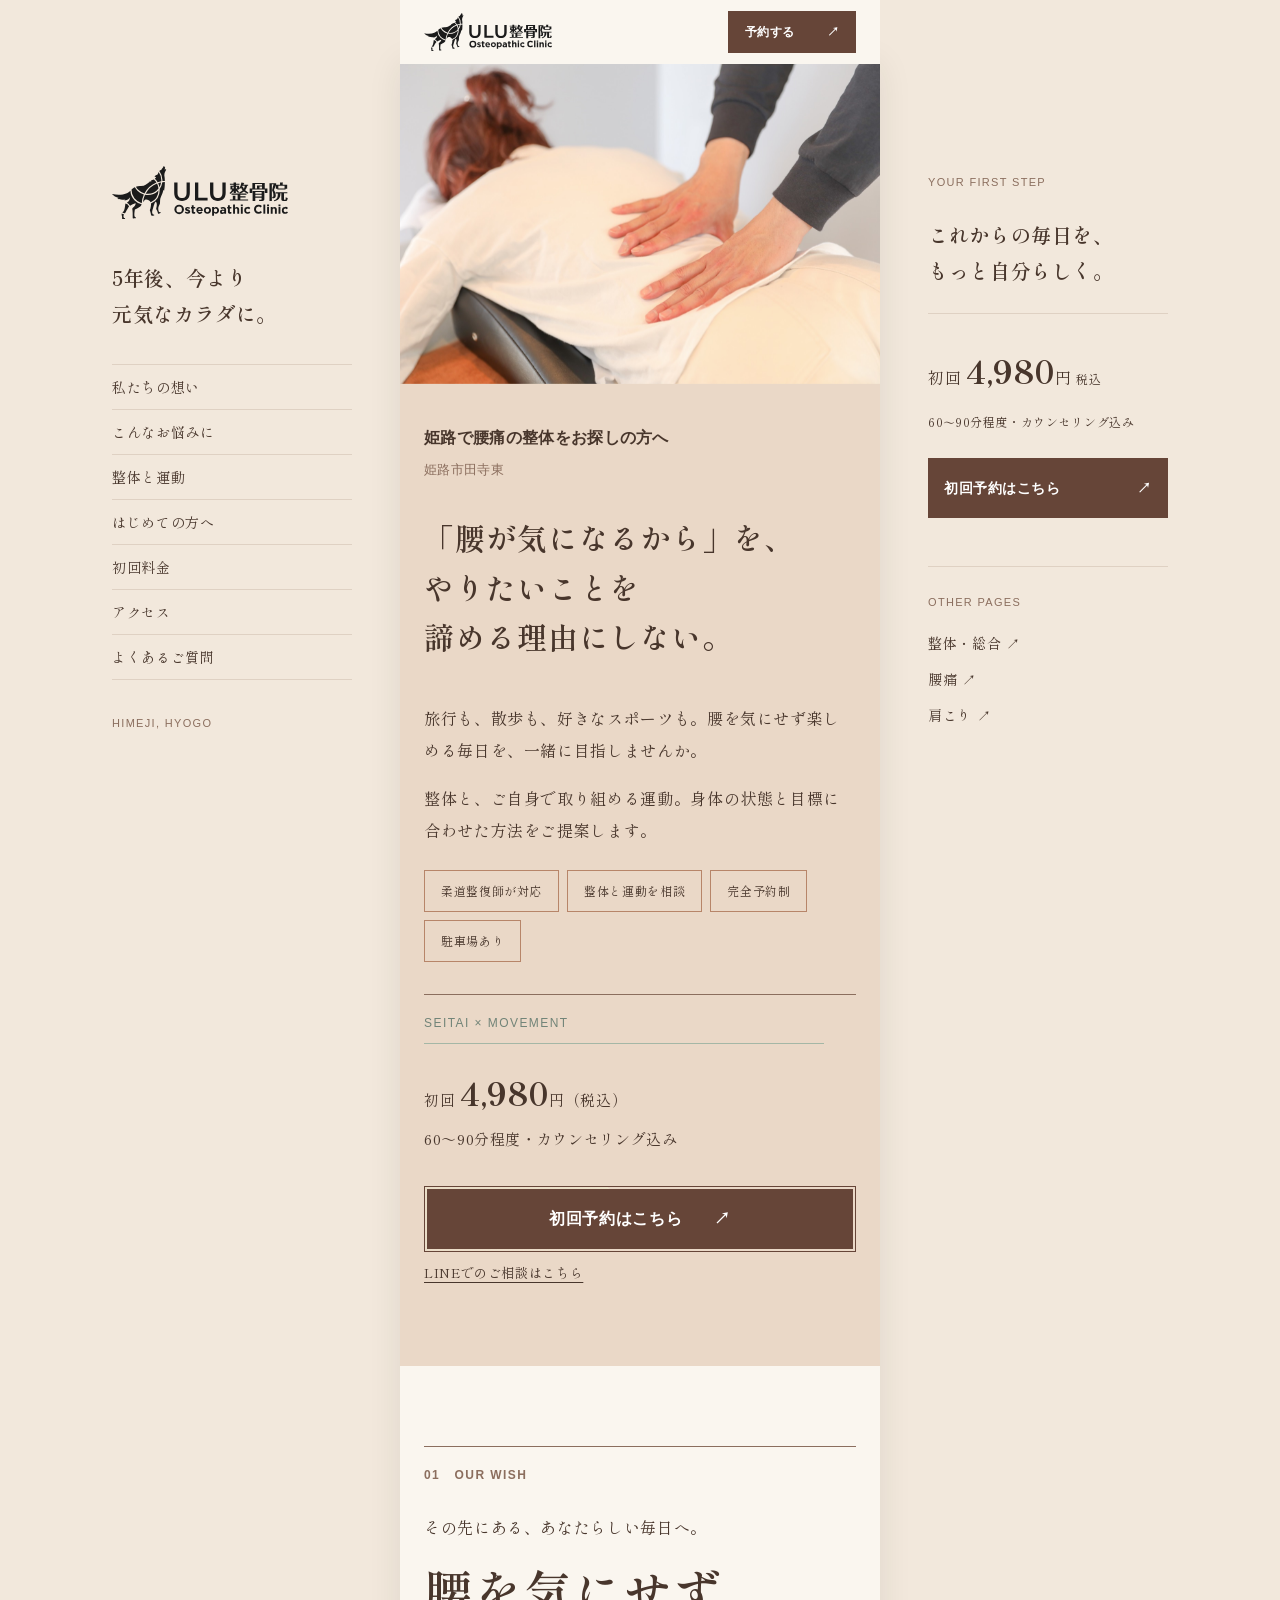
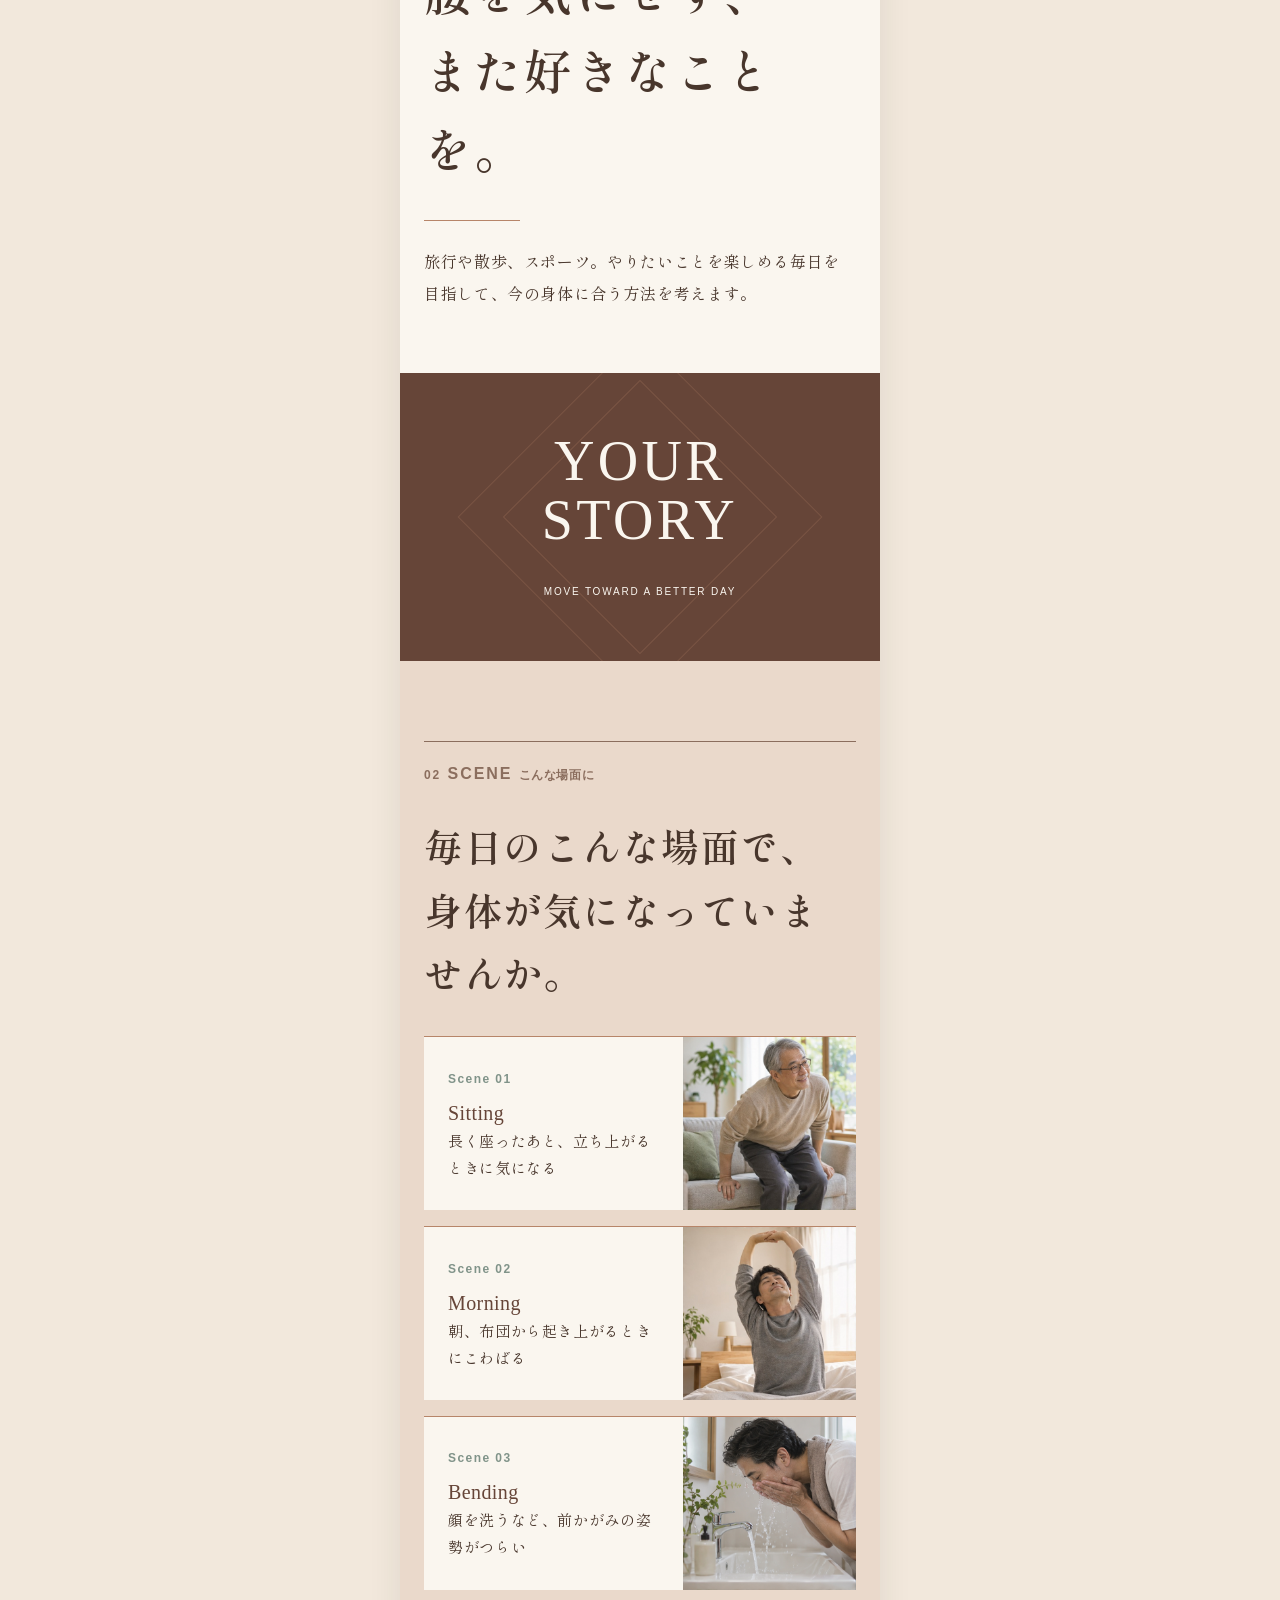
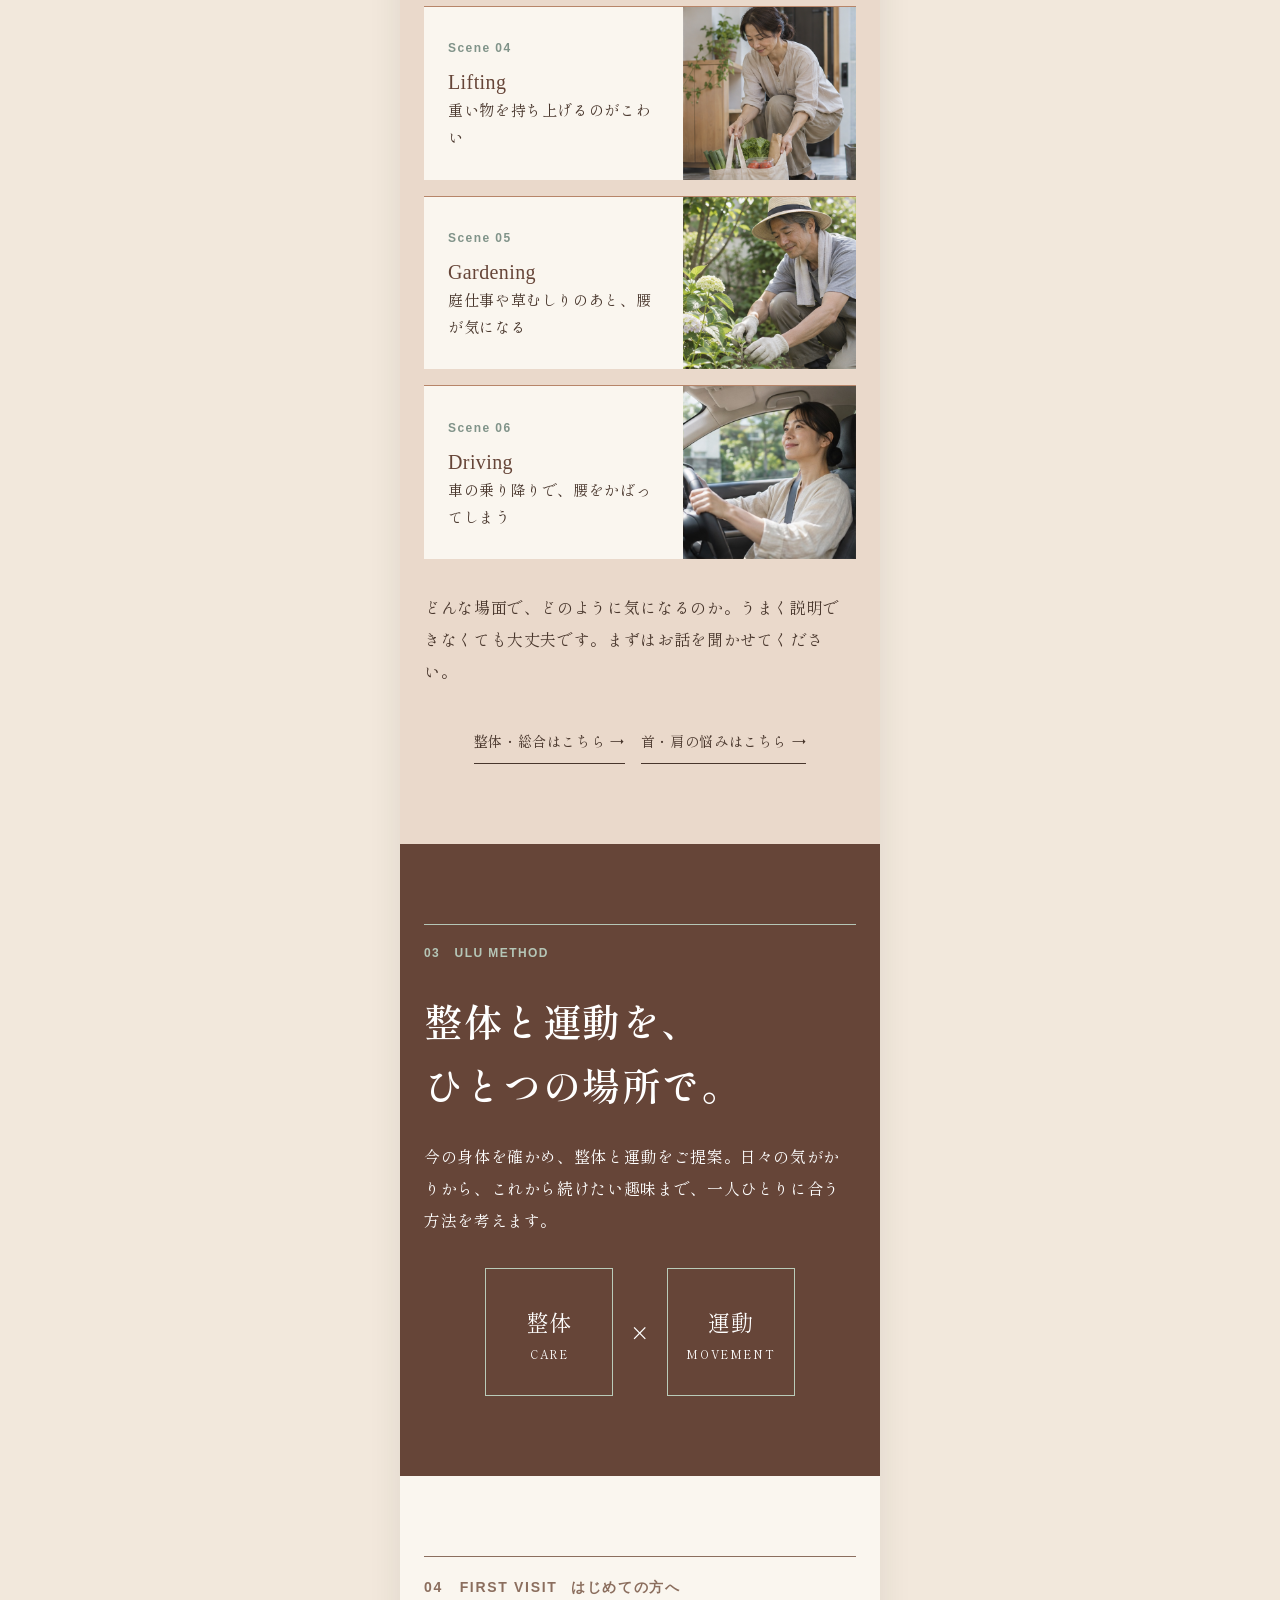
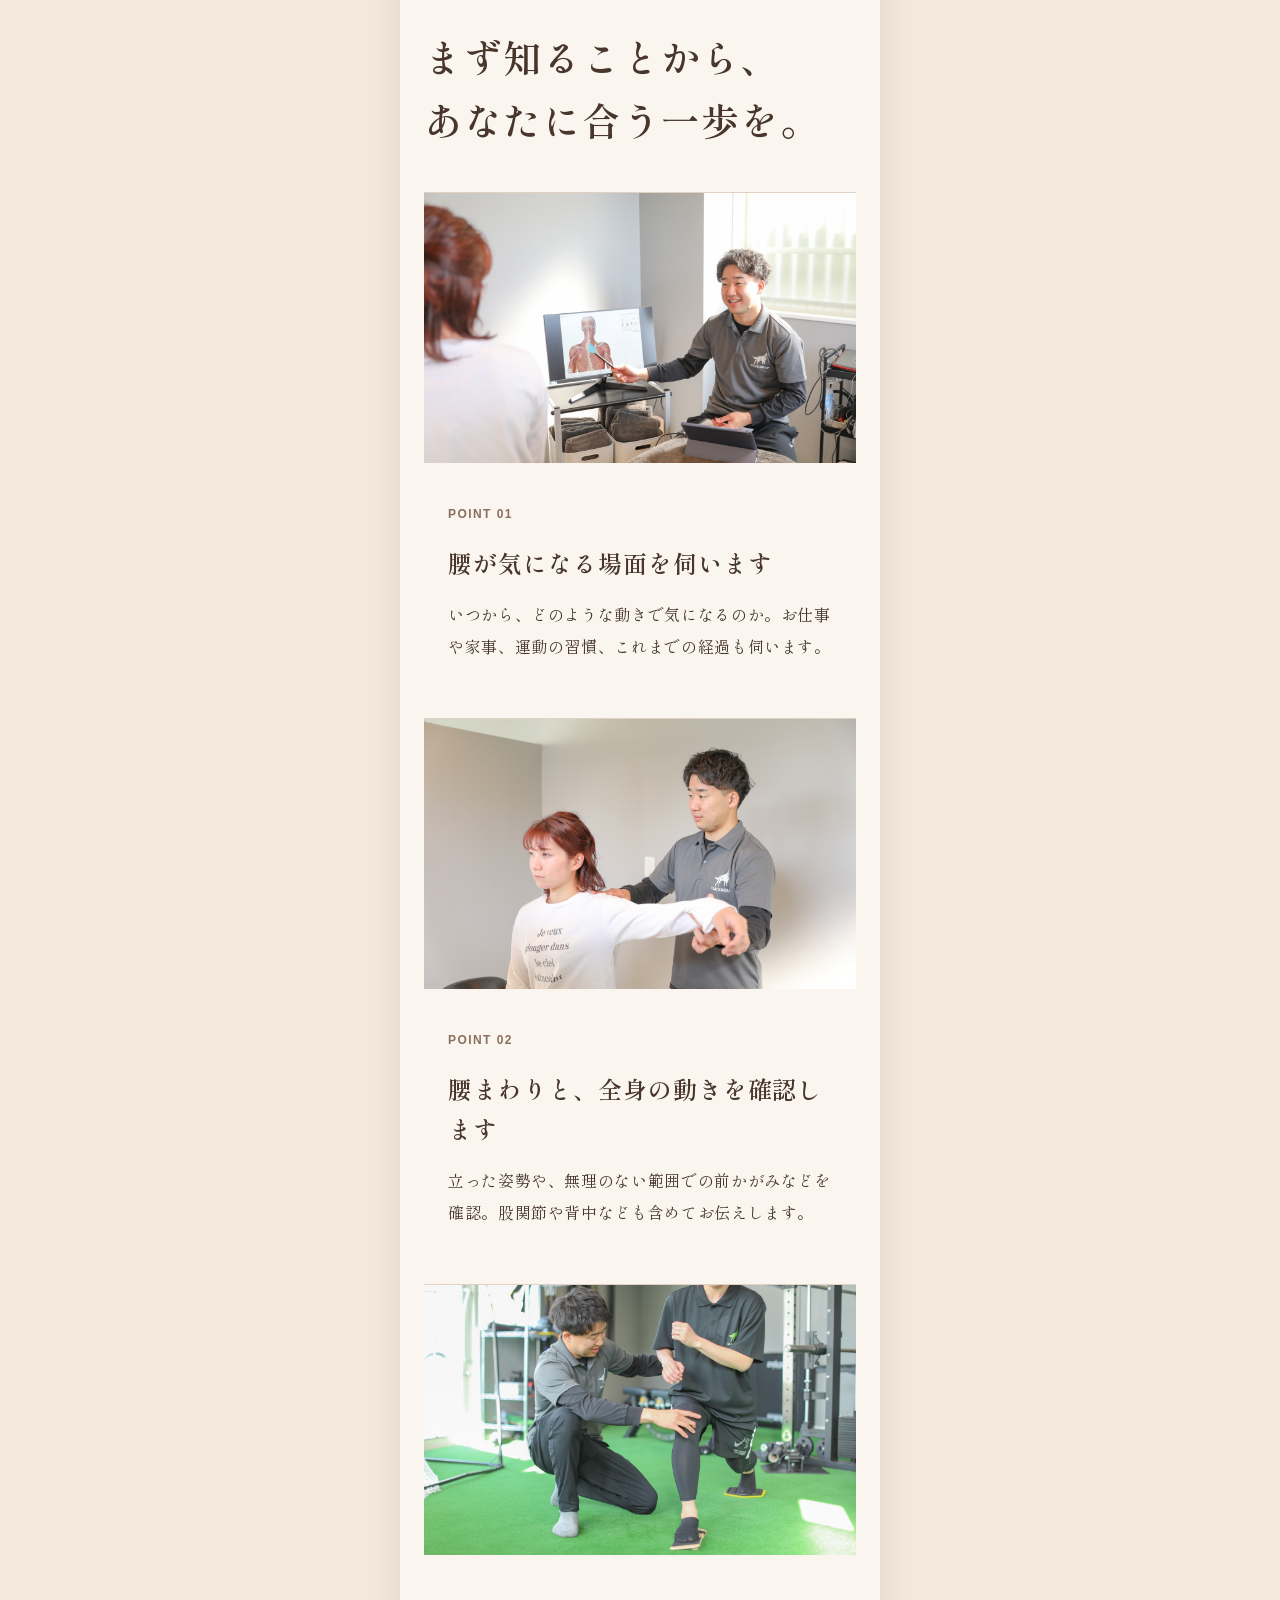
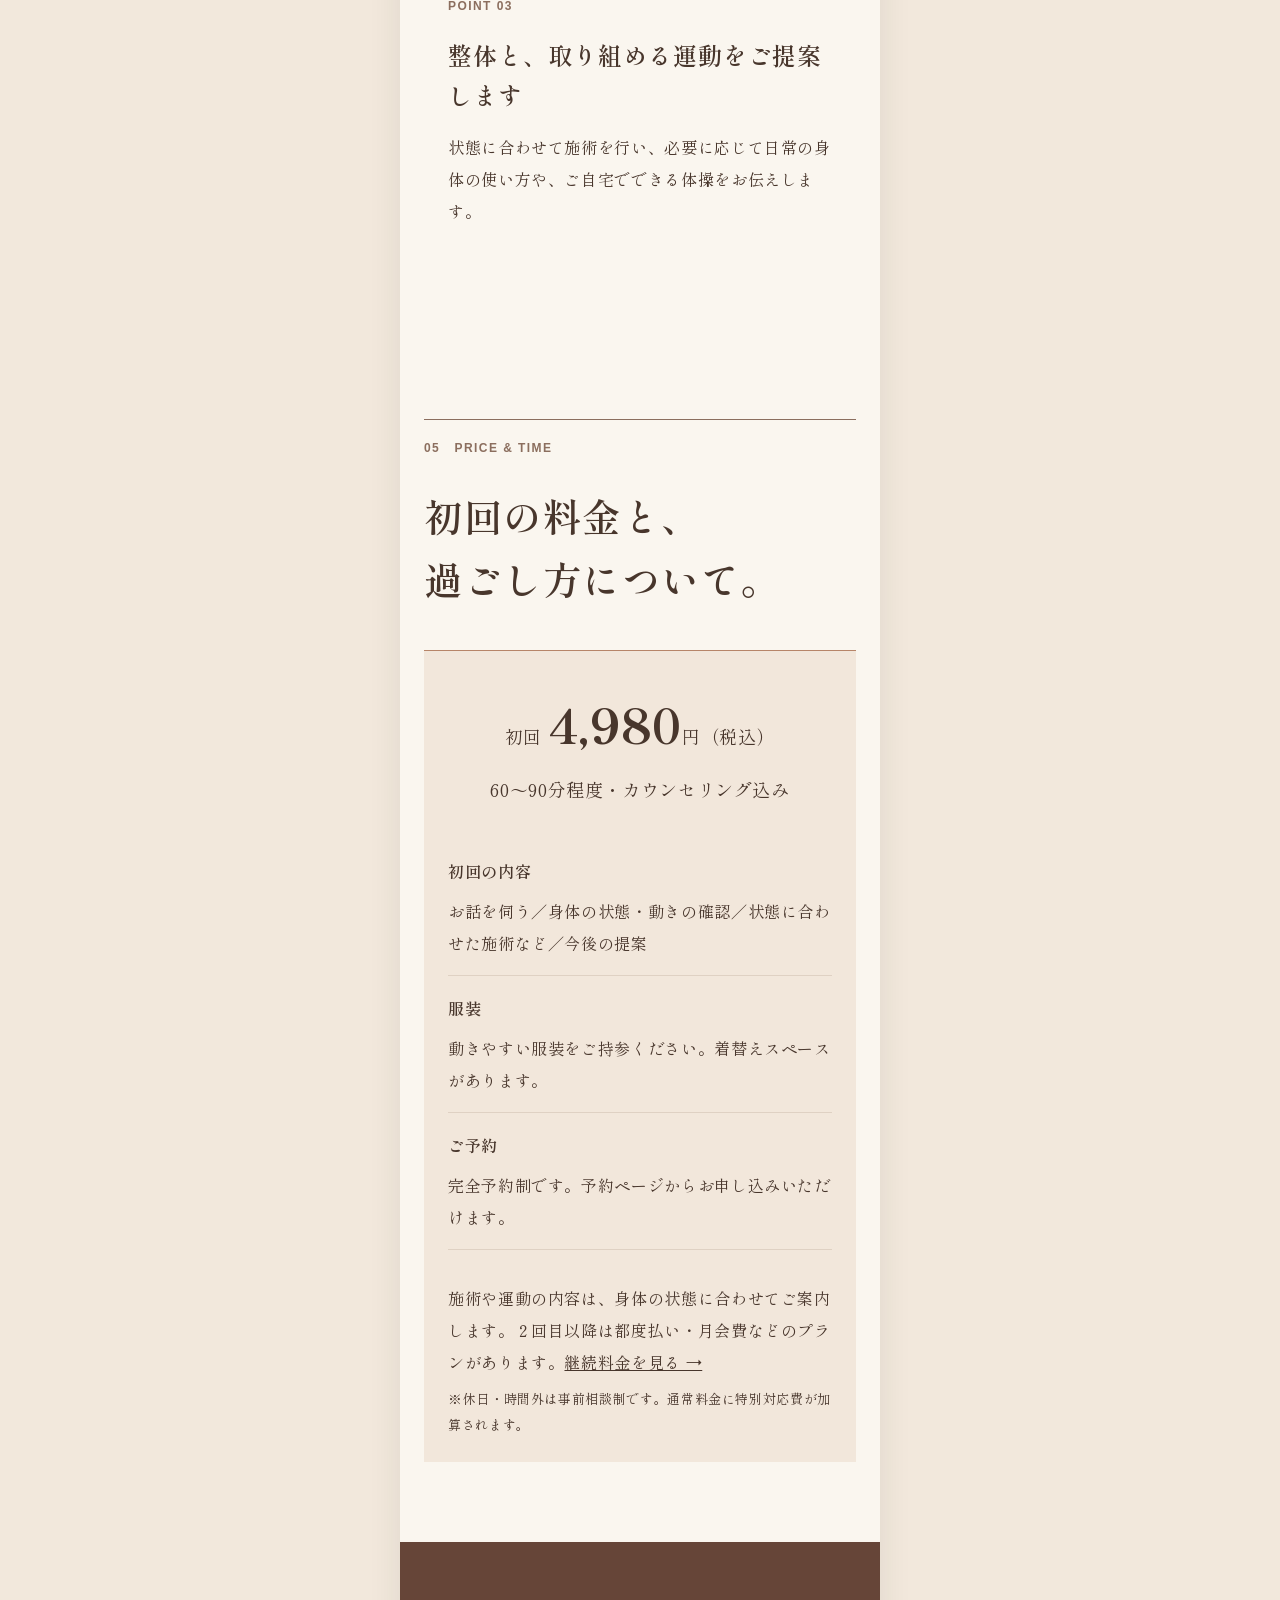
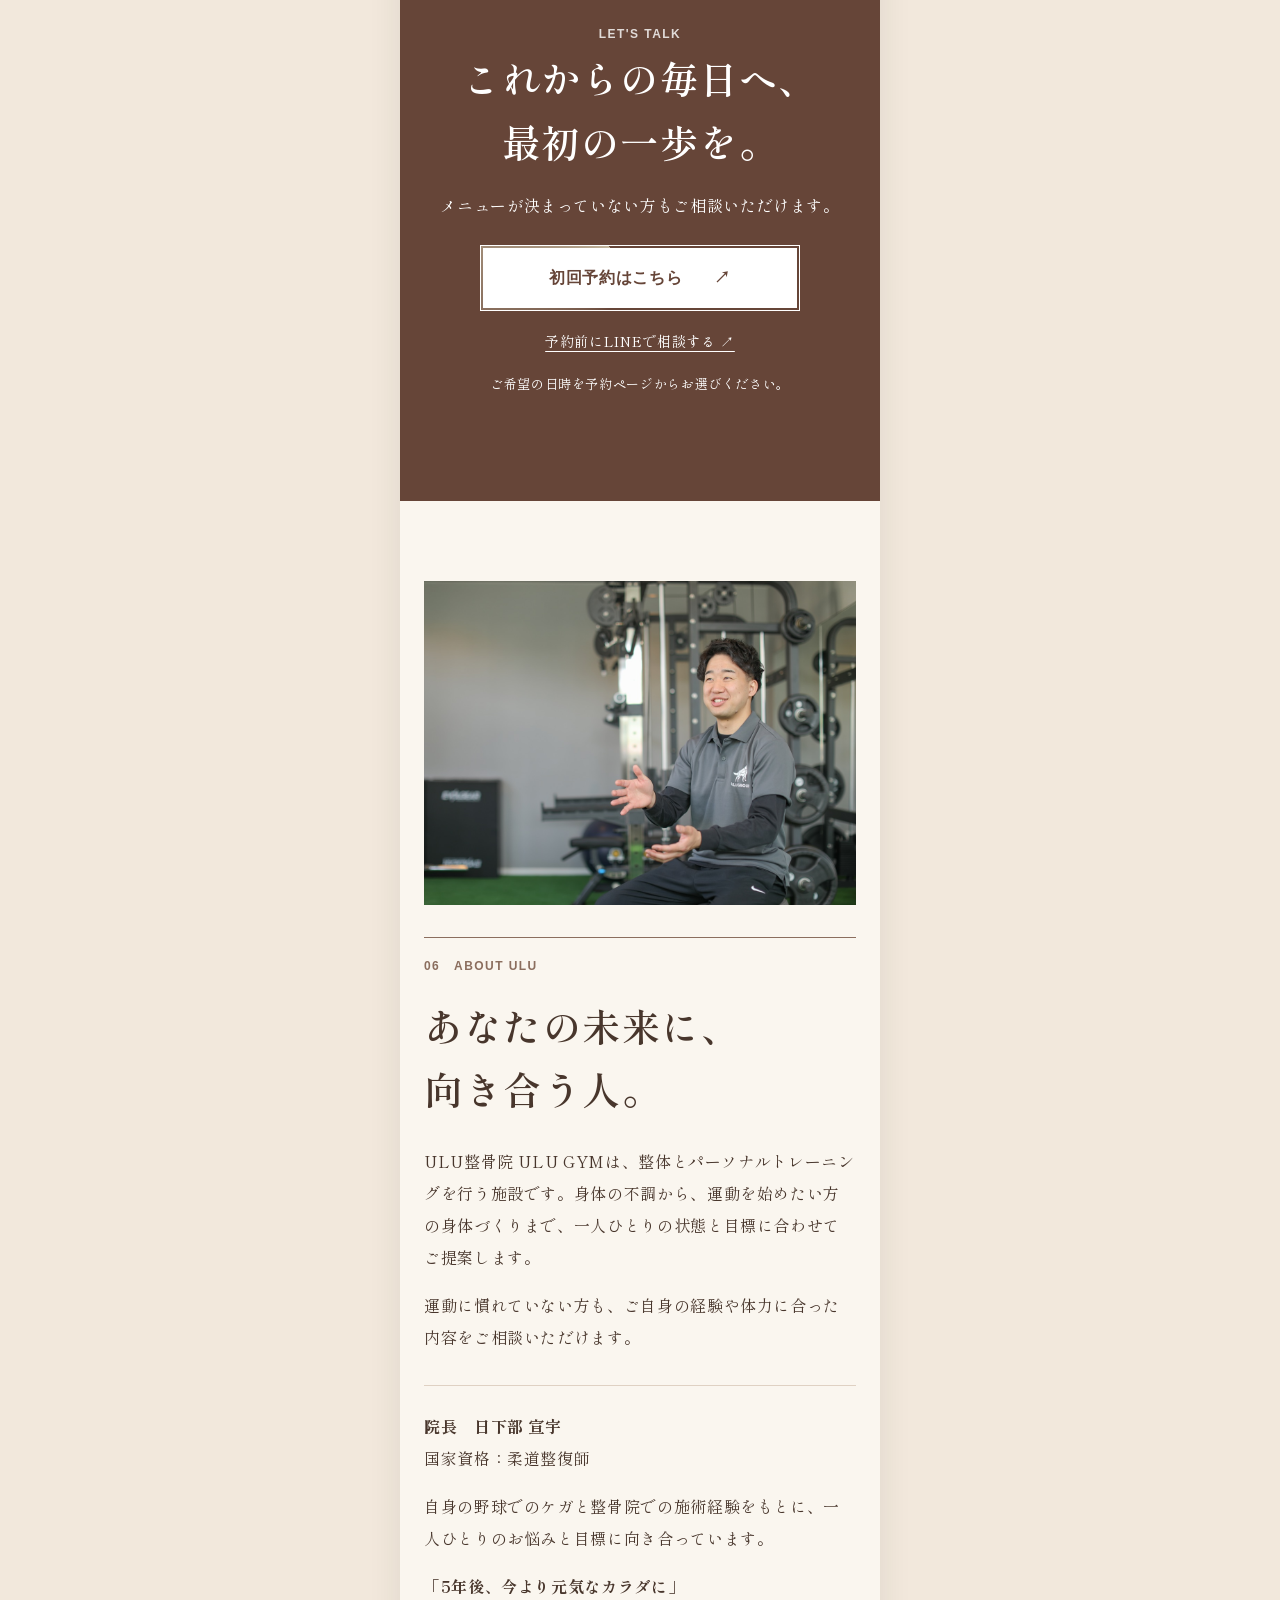
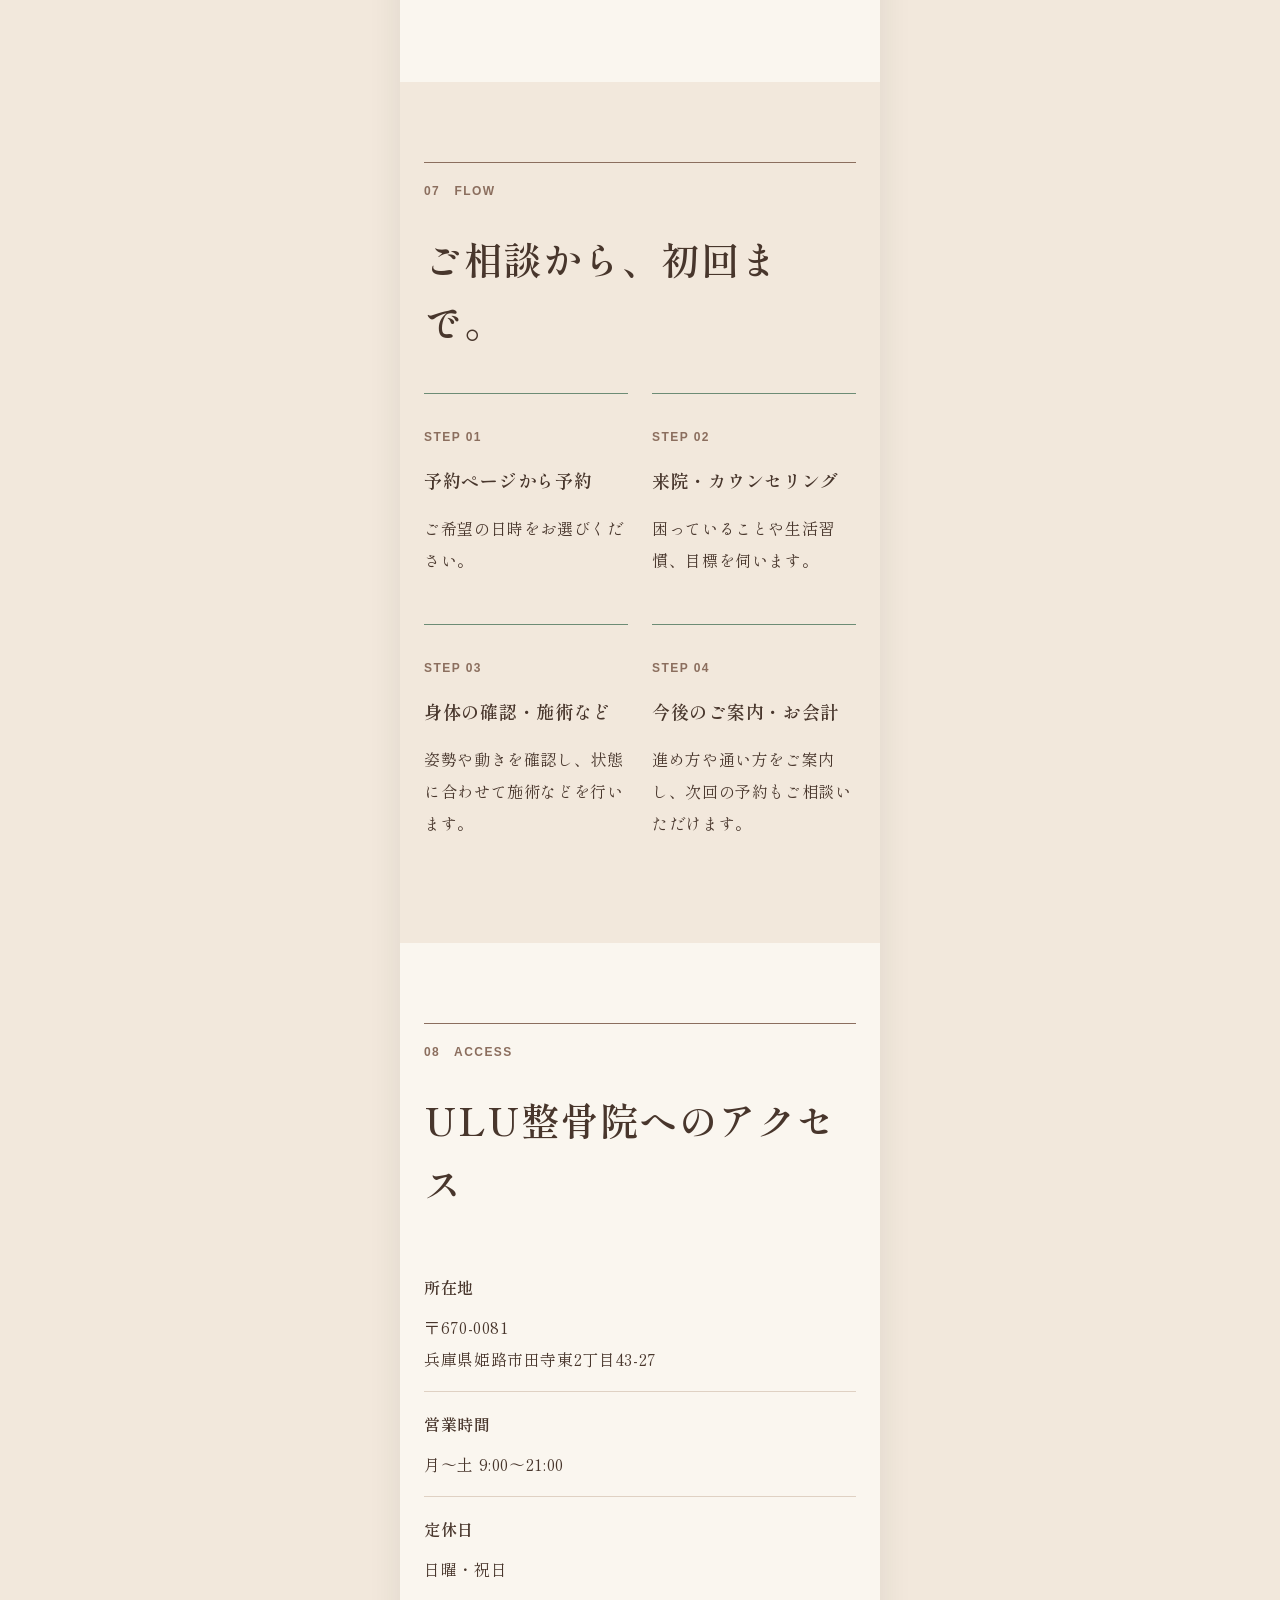
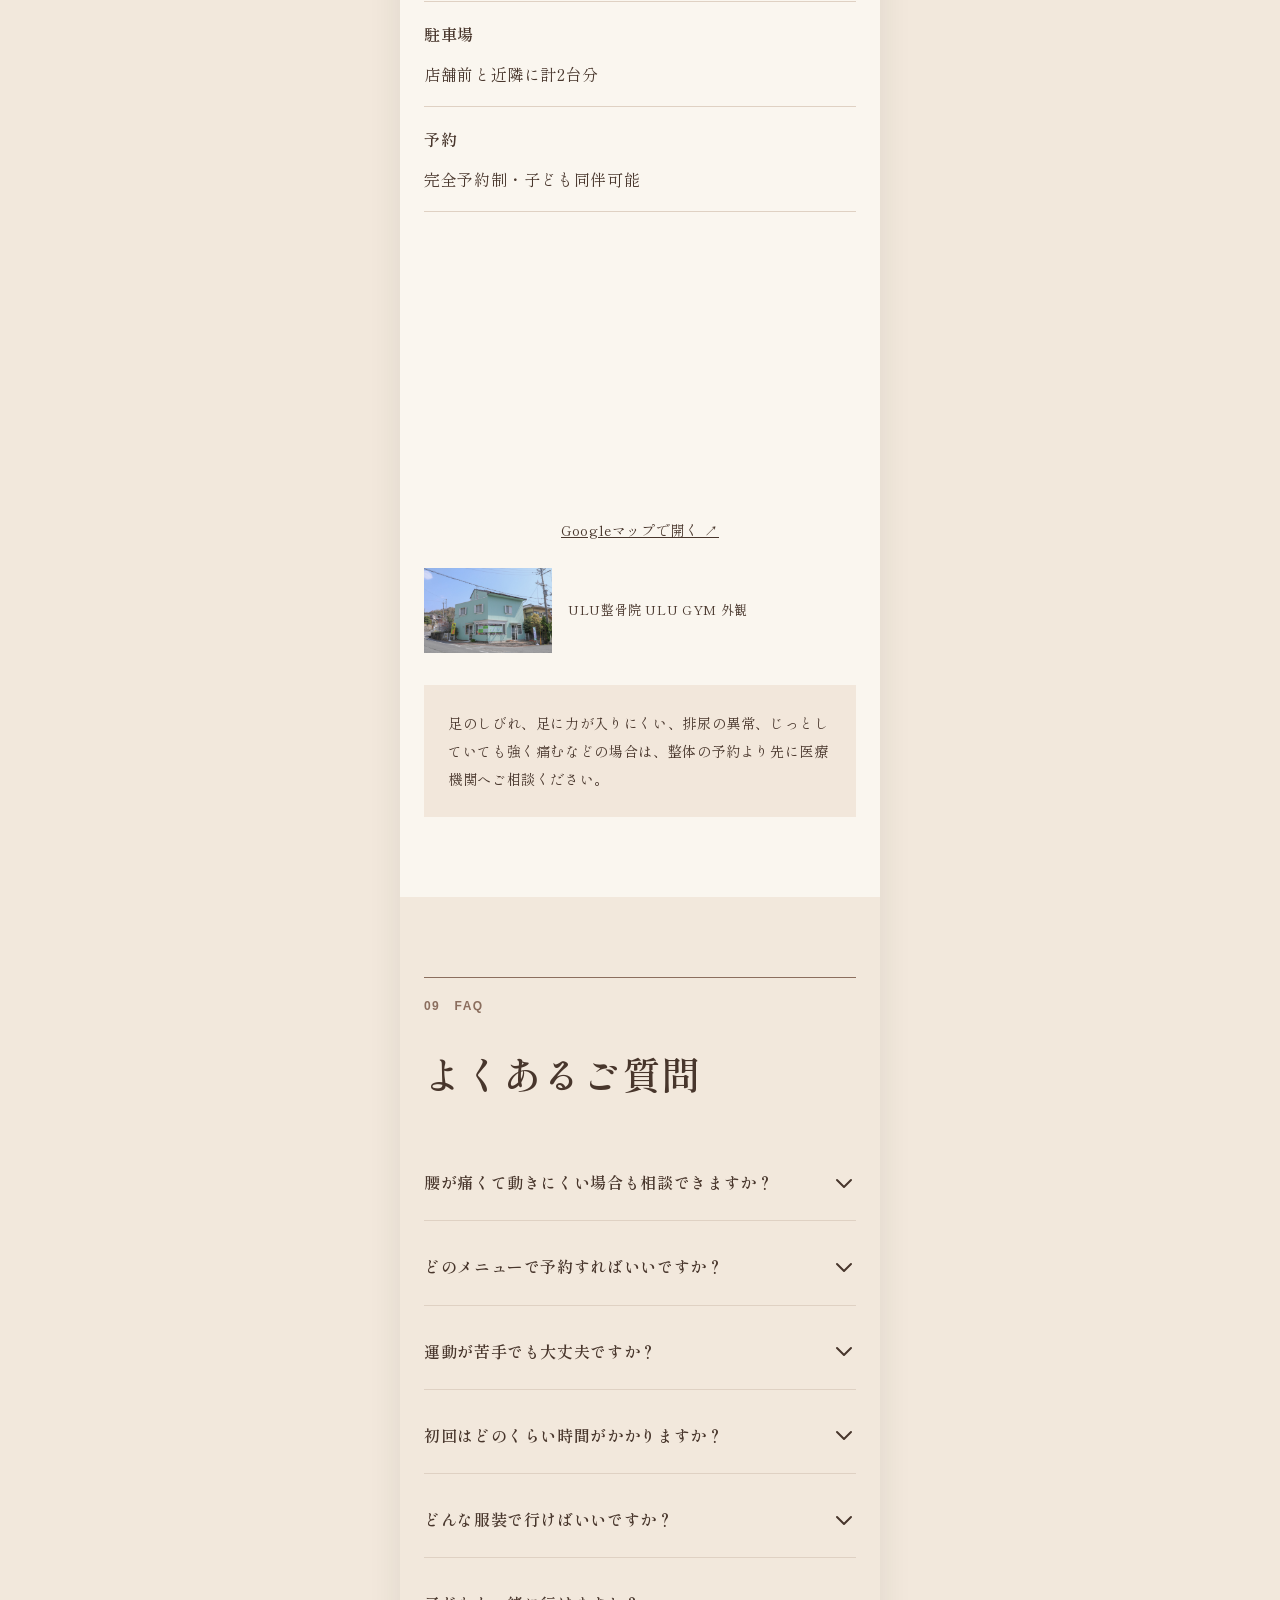
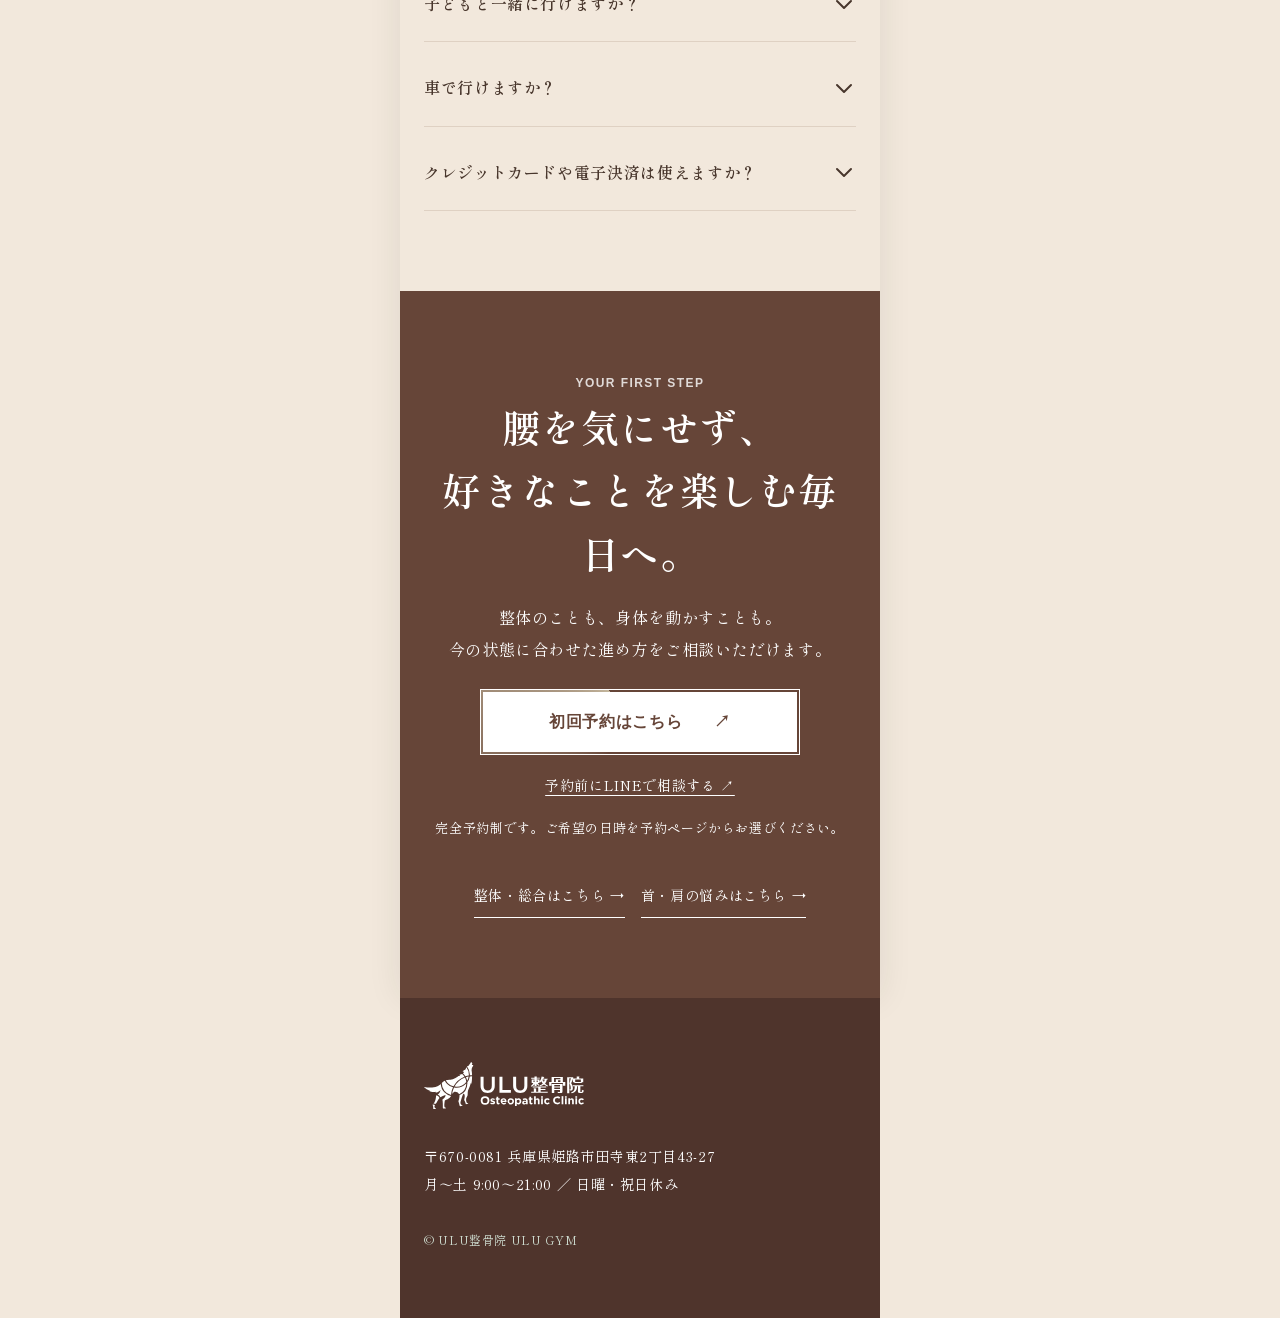
==== commit f91a3c37: "Improve mobile headline wrapping" ====
--- a/back.html
+++ b/back.html
@@ -1 +1 @@
-<!doctype html><html lang="ja"><head><meta charset="utf-8"><meta name="viewport" content="width=device-width,initial-scale=1"><meta name="description" content="姫路で腰痛の整体をお探しの方へ。ULU整骨院は身体の状態を確認し、整体と運動で好きなことを楽しめる毎日を目指します。"><title>姫路で腰痛の整体をお探しの方へ｜ULU整骨院</title><link rel="stylesheet" href="style.css?v=12"><script defer src="motion.js?v=1"></script><script>(function(w,d,s,l,i){w[l]=w[l]||[];w[l].push({'gtm.start':new Date().getTime(),event:'gtm.js'});var f=d.getElementsByTagName(s)[0],j=d.createElement(s),dl=l!='dataLayer'?'&l='+l:'';j.async=true;j.src='https://www.googletagmanager.com/gtm.js?id='+i+dl;f.parentNode.insertBefore(j,f);})(window,document,'script','dataLayer','GTM-WN6FW2GV');</script><script defer src="tracking.js?v=1"></script></head><body data-theme="back"><noscript><iframe src="https://www.googletagmanager.com/ns.html?id=GTM-WN6FW2GV" height="0" width="0" style="display:none;visibility:hidden" title="Google Tag Manager"></iframe></noscript><header><a class="logo" href="index.html" aria-label="ULU整骨院 トップ"><img src="assets/ulu-clinic-logo-black.svg" alt="" width="136" height="40"></a><span>姫路市田寺東・完全予約制</span><a class="head-cta" href="https://appointment-system.net/book?src=lp_youtu">予約する <b>↗</b></a></header><main id="app"><section id="top" class="hero"><div class="wrap hero-grid"><div class="hero-copy"><div class="eyebrow">姫路で腰痛の整体をお探しの方へ　｜　姫路市田寺東</div><h1>「腰が気になるから」を、<br>やりたいことを<br>諦める理由にしない。</h1><p>旅行も、散歩も、好きなスポーツも。腰を気にせず楽しめる毎日を、一緒に目指しませんか。</p><p>整体と、ご自身で取り組める運動。身体の状態と目標に合わせた方法をご提案します。</p><div class="tags"><span>柔道整復師が対応</span><span>整体と運動を相談</span><span>完全予約制</span><span>駐車場あり</span></div><div class="hero-kicker">SEITAI <span>×</span> MOVEMENT</div><div class="price-inline">初回 <strong>4,980</strong>円（税込）<br>60〜90分程度・カウンセリング込み</div><a class="button shimmer-button" href="https://appointment-system.net/book?src=lp_youtu"><span class="shimmer-spark" aria-hidden="true"><span class="shimmer-spin"></span></span><span class="shimmer-label">初回予約はこちら <span>↗</span></span></a><p class="note"><a href="https://lin.ee/pum599o">LINEでのご相談はこちら</a></p></div><div class="hero-photo"><img src="assets/back-care.jpg" alt="腰まわりの施術風景"></div></div></section><section id="vision" class="story-intro"><div class="wrap story-wrap"><div class="story-content"><div class="story-label">01 &nbsp; OUR WISH</div><p class="story-overline">その先にある、あなたらしい毎日へ。</p><h2>腰を気にせず、<br>また好きなことを。</h2><div class="story-line"></div><p>旅行や散歩、スポーツ。やりたいことを楽しめる毎日を目指して、今の身体に合う方法を考えます。</p></div><div class="story-image" aria-hidden="true"><span>YOUR<br>STORY</span><small>MOVE TOWARD A BETTER DAY</small></div></div></section><section id="scenes" class="section scene-section"><div class="wrap"><div class="section-head"><div class="en scene-heading"><small>02</small> SCENE <span>こんな場面に</span></div><h2>毎日のこんな場面で、<br>身体が気になっていませんか。</h2></div><div class="scenes"><div class="scene"><div class="scene-copy"><b>Scene 01</b><span class="scene-name">Sitting</span><p>長く座ったあと、立ち上がるときに気になる</p></div><div class="scene-photo" aria-hidden="true" style="background-image:url(assets/life-scenes.jpg);background-position:100% 0%"></div></div><div class="scene"><div class="scene-copy"><b>Scene 02</b><span class="scene-name">Morning</span><p>朝、布団から起き上がるときにこわばる</p></div><div class="scene-photo" aria-hidden="true" style="background-image:url(assets/life-scenes.jpg);background-position:50% 100%"></div></div><div class="scene"><div class="scene-copy"><b>Scene 03</b><span class="scene-name">Bending</span><p>顔を洗うなど、前かがみの姿勢がつらい</p></div><div class="scene-photo" aria-hidden="true" style="background-image:url(assets/scene-grid-a.png);background-position:0% 0%"></div></div><div class="scene"><div class="scene-copy"><b>Scene 04</b><span class="scene-name">Lifting</span><p>重い物を持ち上げるのがこわい</p></div><div class="scene-photo" aria-hidden="true" style="background-image:url(assets/scene-grid-a.png);background-position:50% 0%"></div></div><div class="scene"><div class="scene-copy"><b>Scene 05</b><span class="scene-name">Gardening</span><p>庭仕事や草むしりのあと、腰が気になる</p></div><div class="scene-photo" aria-hidden="true" style="background-image:url(assets/scene-grid-a.png);background-position:100% 0%"></div></div><div class="scene"><div class="scene-copy"><b>Scene 06</b><span class="scene-name">Driving</span><p>車の乗り降りで、腰をかばってしまう</p></div><div class="scene-photo" aria-hidden="true" style="background-image:url(assets/life-scenes.jpg);background-position:50% 0%"></div></div></div><p class="after">どんな場面で、どのように気になるのか。うまく説明できなくても大丈夫です。まずはお話を聞かせてください。</p><div class="links"><a href="index.html">整体・総合はこちら →</a><a href="shoulder.html">首・肩の悩みはこちら →</a></div></div></section><section id="method" class="feature-section"><div class="wrap feature-wrap"><div><span class="feature-label">03 &nbsp; ULU METHOD</span><h2>整体と運動を、<br>ひとつの場所で。</h2><p>今の身体を確かめ、整体と運動をご提案。日々の気がかりから、これから続けたい趣味まで、一人ひとりに合う方法を考えます。</p></div><div class="feature-pair"><span>整体<small>CARE</small></span><b>×</b><span>運動<small>MOVEMENT</small></span></div></div></section><section id="first-visit" class="section soft first-section"><div class="wrap"><div class="section-head"><div class="en point-heading">04 &nbsp; FIRST VISIT <span>はじめての方へ</span></div><h2>まず知ることから、<br>あなたに合う一歩を。</h2></div><div class="points"><div class="point"><img src="assets/consultation.jpg" alt="身体についてお話を伺う様子" loading="lazy"><div class="point-copy"><strong>POINT 01</strong><h3>腰が気になる場面を伺います</h3><p>いつから、どのような動きで気になるのか。お仕事や家事、運動の習慣、これまでの経過も伺います。</p></div></div><div class="point"><img src="assets/shoulder-check.jpg" alt="身体の動きを確認する様子" loading="lazy"><div class="point-copy"><strong>POINT 02</strong><h3>腰まわりと、全身の動きを確認します</h3><p>立った姿勢や、無理のない範囲での前かがみなどを確認。股関節や背中なども含めてお伝えします。</p></div></div><div class="point"><img src="assets/movement.jpg" alt="身体の動かし方を確認する様子" loading="lazy"><div class="point-copy"><strong>POINT 03</strong><h3>整体と、取り組める運動をご提案します</h3><p>状態に合わせて施術を行い、必要に応じて日常の身体の使い方や、ご自宅でできる体操をお伝えします。</p></div></div></div></div></section><section id="price" class="section"><div class="wrap"><div class="section-head"><div class="en">05 &nbsp; PRICE & TIME</div><h2>初回の料金と、<br>過ごし方について。</h2></div><div class="pricebox"><div class="price-number">初回 <strong>4,980</strong>円（税込）<br><span>60〜90分程度・カウンセリング込み</span></div><dl><div><dt>初回の内容</dt><dd>お話を伺う／身体の状態・動きの確認／状態に合わせた施術など／今後の提案</dd></div><div><dt>服装</dt><dd>動きやすい服装をご持参ください。着替えスペースがあります。</dd></div><div><dt>ご予約</dt><dd>完全予約制です。予約ページからお申し込みいただけます。</dd></div></dl><p>施術や運動の内容は、身体の状態に合わせてご案内します。２回目以降は都度払い・月会費などのプランがあります。<a href="https://ulu-gym-seikotsu.com/introduce/price/">継続料金を見る →</a></p><p class="note">※休日・時間外は事前相談制です。通常料金に特別対応費が加算されます。</p></div></div></section><section class="cta"><div class="en">LET'S TALK</div><h2>これからの毎日へ、<br>最初の一歩を。</h2><p>メニューが決まっていない方もご相談いただけます。</p><a class="button shimmer-button" href="https://appointment-system.net/book?src=lp_youtu"><span class="shimmer-spark" aria-hidden="true"><span class="shimmer-spin"></span></span><span class="shimmer-label">初回予約はこちら <span>↗</span></span></a><p class="line-consult"><a href="https://lin.ee/pum599o">予約前にLINEで相談する ↗</a></p><p class="note">ご希望の日時を予約ページからお選びください。</p></section><section class="section"><div class="wrap about"><img src="assets/director.jpg" alt="ULU整骨院 院長の紹介" loading="lazy"><div><div class="en">06 &nbsp; ABOUT ULU</div><h2>あなたの未来に、<br>向き合う人。</h2><p>ULU整骨院 ULU GYMは、整体とパーソナルトレーニングを行う施設です。身体の不調から、運動を始めたい方の身体づくりまで、一人ひとりの状態と目標に合わせてご提案します。</p><p>運動に慣れていない方も、ご自身の経験や体力に合った内容をご相談いただけます。</p><div class="name"><b>院長　日下部 宣宇</b><br>国家資格：柔道整復師<p>自身の野球でのケガと整骨院での施術経験をもとに、一人ひとりのお悩みと目標に向き合っています。</p><b>「5年後、今より元気なカラダに」</b></div></div></div></section><section class="section soft"><div class="wrap"><div class="section-head"><div class="en">07 &nbsp; FLOW</div><h2>ご相談から、初回まで。</h2></div><div class="steps"><div class="step"><b>STEP 01</b><h3>予約ページから予約</h3><p>ご希望の日時をお選びください。</p></div><div class="step"><b>STEP 02</b><h3>来院・カウンセリング</h3><p>困っていることや生活習慣、目標を伺います。</p></div><div class="step"><b>STEP 03</b><h3>身体の確認・施術など</h3><p>姿勢や動きを確認し、状態に合わせて施術などを行います。</p></div><div class="step"><b>STEP 04</b><h3>今後のご案内・お会計</h3><p>進め方や通い方をご案内し、次回の予約もご相談いただけます。</p></div></div></div></section><section id="access" class="section"><div class="wrap"><div class="section-head"><div class="en">08 &nbsp; ACCESS</div><h2>ULU整骨院へのアクセス</h2></div><div class="access"><div><dl><div><dt>所在地</dt><dd>〒670-0081<br>兵庫県姫路市田寺東2丁目43-27</dd></div><div><dt>営業時間</dt><dd>月〜土 9:00〜21:00</dd></div><div><dt>定休日</dt><dd>日曜・祝日</dd></div><div><dt>駐車場</dt><dd>店舗前と近隣に計2台分</dd></div><div><dt>予約</dt><dd>完全予約制・子ども同伴可能</dd></div></dl></div><div><iframe class="map" title="ULU整骨院の地図" loading="lazy" src="https://maps.google.com/maps?q=%E5%85%B5%E5%BA%AB%E7%9C%8C%E5%A7%AB%E8%B7%AF%E5%B8%82%E7%94%B0%E5%AF%BA%E6%9D%B12%E4%B8%81%E7%9B%AE43-27&output=embed"></iframe><a class="map-link" href="https://www.google.com/maps/search/?api=1&amp;query=34.8591765%2C134.6760666">Googleマップで開く ↗</a></div></div><div class="access-photo"><img src="assets/clinic.jpg" alt="ULU整骨院 ULU GYMの外観" loading="lazy"><span>ULU整骨院 ULU GYM 外観</span></div><div class="warning">足のしびれ、足に力が入りにくい、排尿の異常、じっとしていても強く痛むなどの場合は、整体の予約より先に医療機関へご相談ください。</div></div></section><section id="faq" class="section soft"><div class="wrap"><div class="section-head"><div class="en">09 &nbsp; FAQ</div><h2>よくあるご質問</h2></div><div class="faq"><details class="group"><summary><span>腰が痛くて動きにくい場合も相談できますか？</span><svg aria-hidden="true" xmlns="http://www.w3.org/2000/svg" fill="none" viewBox="0 0 24 24" stroke="currentColor"><path stroke-linecap="round" stroke-linejoin="round" stroke-width="2" d="M19 9l-7 7-7-7" /></svg></summary><div class="answer"><p>まずはLINEで現在の様子をお知らせください。状態によっては、先に医療機関での確認をご案内する場合があります。</p></div></details><details class="group"><summary><span>どのメニューで予約すればいいですか？</span><svg aria-hidden="true" xmlns="http://www.w3.org/2000/svg" fill="none" viewBox="0 0 24 24" stroke="currentColor"><path stroke-linecap="round" stroke-linejoin="round" stroke-width="2" d="M19 9l-7 7-7-7" /></svg></summary><div class="answer"><p>迷う場合は、<a href="https://lin.ee/pum599o">LINEでお悩みやご希望をお知らせください</a>。身体の状態と目的を伺い、合う内容をご提案します。</p></div></details><details class="group"><summary><span>運動が苦手でも大丈夫ですか？</span><svg aria-hidden="true" xmlns="http://www.w3.org/2000/svg" fill="none" viewBox="0 0 24 24" stroke="currentColor"><path stroke-linecap="round" stroke-linejoin="round" stroke-width="2" d="M19 9l-7 7-7-7" /></svg></summary><div class="answer"><p>運動経験や体力、身体の状態に合わせた内容をご提案します。運動に慣れていない方もご相談ください。</p></div></details><details class="group"><summary><span>初回はどのくらい時間がかかりますか？</span><svg aria-hidden="true" xmlns="http://www.w3.org/2000/svg" fill="none" viewBox="0 0 24 24" stroke="currentColor"><path stroke-linecap="round" stroke-linejoin="round" stroke-width="2" d="M19 9l-7 7-7-7" /></svg></summary><div class="answer"><p>カウンセリングを含めて60〜90分程度です。時間に余裕をもってお越しください。</p></div></details><details class="group"><summary><span>どんな服装で行けばいいですか？</span><svg aria-hidden="true" xmlns="http://www.w3.org/2000/svg" fill="none" viewBox="0 0 24 24" stroke="currentColor"><path stroke-linecap="round" stroke-linejoin="round" stroke-width="2" d="M19 9l-7 7-7-7" /></svg></summary><div class="answer"><p>Tシャツやジャージなど、動きやすい服装をご持参ください。着替えスペースがあります。</p></div></details><details class="group"><summary><span>子どもと一緒に行けますか？</span><svg aria-hidden="true" xmlns="http://www.w3.org/2000/svg" fill="none" viewBox="0 0 24 24" stroke="currentColor"><path stroke-linecap="round" stroke-linejoin="round" stroke-width="2" d="M19 9l-7 7-7-7" /></svg></summary><div class="answer"><p>はい。子ども同伴でお越しいただけます。ご予約時にお知らせください。</p></div></details><details class="group"><summary><span>車で行けますか？</span><svg aria-hidden="true" xmlns="http://www.w3.org/2000/svg" fill="none" viewBox="0 0 24 24" stroke="currentColor"><path stroke-linecap="round" stroke-linejoin="round" stroke-width="2" d="M19 9l-7 7-7-7" /></svg></summary><div class="answer"><p>はい。店舗前と近隣に、計2台分の駐車場があります。</p></div></details><details class="group"><summary><span>クレジットカードや電子決済は使えますか？</span><svg aria-hidden="true" xmlns="http://www.w3.org/2000/svg" fill="none" viewBox="0 0 24 24" stroke="currentColor"><path stroke-linecap="round" stroke-linejoin="round" stroke-width="2" d="M19 9l-7 7-7-7" /></svg></summary><div class="answer"><p>はい。クレジットカード・電子決済に対応しています。</p></div></details></div></div></section><section class="cta"><div class="en">YOUR FIRST STEP</div><h2>腰を気にせず、<br>好きなことを楽しむ毎日へ。</h2><p>整体のことも、身体を動かすことも。<br>今の状態に合わせた進め方をご相談いただけます。</p><a class="button shimmer-button" href="https://appointment-system.net/book?src=lp_youtu"><span class="shimmer-spark" aria-hidden="true"><span class="shimmer-spin"></span></span><span class="shimmer-label">初回予約はこちら <span>↗</span></span></a><p class="line-consult"><a href="https://lin.ee/pum599o">予約前にLINEで相談する ↗</a></p><p class="note">完全予約制です。ご希望の日時を予約ページからお選びください。</p><div class="links"><a href="index.html">整体・総合はこちら →</a><a href="shoulder.html">首・肩の悩みはこちら →</a></div></section></main><footer><div class="wrap"><a class="logo" href="index.html" aria-label="ULU整骨院 トップ"><img src="assets/ulu-clinic-logo-white.svg" alt="" width="160" height="48"></a><p>〒670-0081 兵庫県姫路市田寺東2丁目43-27<br>月〜土 9:00〜21:00 ／ 日曜・祝日休み</p><small>© ULU整骨院 ULU GYM</small></div></footer><aside class="mobile-booking" aria-label="初回予約"><div><span>初回</span><strong>4,980円</strong><small>（税込）</small></div><a href="https://appointment-system.net/book?src=lp_youtu">予約する <span aria-hidden="true">↗</span></a></aside><aside class="desktop-left" aria-label="ページ内のご案内"><div class="rail-inner"><a class="rail-brand" href="#top" aria-label="ページの先頭へ"><img src="assets/ulu-clinic-logo-black.svg" alt="ULU整骨院" width="176" height="56"></a><p class="rail-intro">5年後、今より<br>元気なカラダに。</p><nav aria-label="ページ内メニュー"><a href="#vision">私たちの想い</a><a href="#scenes">こんなお悩みに</a><a href="#method">整体と運動</a><a href="#first-visit">はじめての方へ</a><a href="#price">初回料金</a><a href="#access">アクセス</a><a href="#faq">よくあるご質問</a></nav><span class="rail-location">HIMEJI, HYOGO</span></div></aside><aside class="desktop-right" aria-label="ご予約と関連ページ"><div class="rail-inner"><p class="rail-label">YOUR FIRST STEP</p><p class="rail-heading">これからの毎日を、<br>もっと自分らしく。</p><div class="rail-price">初回 <strong>4,980</strong>円 <small>税込</small></div><p class="rail-note">60〜90分程度・カウンセリング込み</p><a class="rail-book" href="https://appointment-system.net/book?src=lp_youtu">初回予約はこちら <span aria-hidden="true">↗</span></a><div class="rail-links"><span>OTHER PAGES</span><a href="index.html">整体・総合 ↗</a><a href="back.html">腰痛 ↗</a><a href="shoulder.html">肩こり ↗</a></div></div></aside></body></html>
+<!doctype html><html lang="ja"><head><meta charset="utf-8"><meta name="viewport" content="width=device-width,initial-scale=1"><meta name="description" content="姫路で腰痛の整体をお探しの方へ。ULU整骨院は身体の状態を確認し、整体と運動で好きなことを楽しめる毎日を目指します。"><title>姫路で腰痛の整体をお探しの方へ｜ULU整骨院</title><link rel="stylesheet" href="style.css?v=12"><script defer src="motion.js?v=1"></script><script>(function(w,d,s,l,i){w[l]=w[l]||[];w[l].push({'gtm.start':new Date().getTime(),event:'gtm.js'});var f=d.getElementsByTagName(s)[0],j=d.createElement(s),dl=l!='dataLayer'?'&l='+l:'';j.async=true;j.src='https://www.googletagmanager.com/gtm.js?id='+i+dl;f.parentNode.insertBefore(j,f);})(window,document,'script','dataLayer','GTM-WN6FW2GV');</script><script defer src="tracking.js?v=1"></script></head><body data-theme="back"><noscript><iframe src="https://www.googletagmanager.com/ns.html?id=GTM-WN6FW2GV" height="0" width="0" style="display:none;visibility:hidden" title="Google Tag Manager"></iframe></noscript><header><a class="logo" href="index.html" aria-label="ULU整骨院 トップ"><img src="assets/ulu-clinic-logo-black.svg" alt="" width="136" height="40"></a><span>姫路市田寺東・完全予約制</span><a class="head-cta" href="https://appointment-system.net/book?src=lp_youtu">予約する <b>↗</b></a></header><main id="app"><section id="top" class="hero"><div class="wrap hero-grid"><div class="hero-copy"><div class="eyebrow">姫路で腰痛の整体をお探しの方へ<span class="hero-location">姫路市田寺東</span></div><h1>「腰が気になるから」を、<br>やりたいことを<br>諦める理由にしない。</h1><p>旅行も、散歩も、好きなスポーツも。腰を気にせず楽しめる毎日を、一緒に目指しませんか。</p><p>整体と、ご自身で取り組める運動。身体の状態と目標に合わせた方法をご提案します。</p><div class="tags"><span>柔道整復師が対応</span><span>整体と運動を相談</span><span>完全予約制</span><span>駐車場あり</span></div><div class="hero-kicker">SEITAI <span>×</span> MOVEMENT</div><div class="price-inline">初回 <strong>4,980</strong>円（税込）<br>60〜90分程度・カウンセリング込み</div><a class="button shimmer-button" href="https://appointment-system.net/book?src=lp_youtu"><span class="shimmer-spark" aria-hidden="true"><span class="shimmer-spin"></span></span><span class="shimmer-label">初回予約はこちら <span>↗</span></span></a><p class="note"><a href="https://lin.ee/pum599o">LINEでのご相談はこちら</a></p></div><div class="hero-photo"><img src="assets/back-care.jpg" alt="腰まわりの施術風景"></div></div></section><section id="vision" class="story-intro"><div class="wrap story-wrap"><div class="story-content"><div class="story-label">01 &nbsp; OUR WISH</div><p class="story-overline">その先にある、あなたらしい毎日へ。</p><h2>腰を気にせず、<br>また好きなことを。</h2><div class="story-line"></div><p>旅行や散歩、スポーツ。やりたいことを楽しめる毎日を目指して、今の身体に合う方法を考えます。</p></div><div class="story-image" aria-hidden="true"><span>YOUR<br>STORY</span><small>MOVE TOWARD A BETTER DAY</small></div></div></section><section id="scenes" class="section scene-section"><div class="wrap"><div class="section-head"><div class="en scene-heading"><small>02</small> SCENE <span>こんな場面に</span></div><h2>毎日のこんな場面で、<br>身体が気になっていませんか。</h2></div><div class="scenes"><div class="scene"><div class="scene-copy"><b>Scene 01</b><span class="scene-name">Sitting</span><p>長く座ったあと、立ち上がるときに気になる</p></div><div class="scene-photo" aria-hidden="true" style="background-image:url(assets/life-scenes.jpg);background-position:100% 0%"></div></div><div class="scene"><div class="scene-copy"><b>Scene 02</b><span class="scene-name">Morning</span><p>朝、布団から起き上がるときにこわばる</p></div><div class="scene-photo" aria-hidden="true" style="background-image:url(assets/life-scenes.jpg);background-position:50% 100%"></div></div><div class="scene"><div class="scene-copy"><b>Scene 03</b><span class="scene-name">Bending</span><p>顔を洗うなど、前かがみの姿勢がつらい</p></div><div class="scene-photo" aria-hidden="true" style="background-image:url(assets/scene-grid-a.png);background-position:0% 0%"></div></div><div class="scene"><div class="scene-copy"><b>Scene 04</b><span class="scene-name">Lifting</span><p>重い物を持ち上げるのがこわい</p></div><div class="scene-photo" aria-hidden="true" style="background-image:url(assets/scene-grid-a.png);background-position:50% 0%"></div></div><div class="scene"><div class="scene-copy"><b>Scene 05</b><span class="scene-name">Gardening</span><p>庭仕事や草むしりのあと、腰が気になる</p></div><div class="scene-photo" aria-hidden="true" style="background-image:url(assets/scene-grid-a.png);background-position:100% 0%"></div></div><div class="scene"><div class="scene-copy"><b>Scene 06</b><span class="scene-name">Driving</span><p>車の乗り降りで、腰をかばってしまう</p></div><div class="scene-photo" aria-hidden="true" style="background-image:url(assets/life-scenes.jpg);background-position:50% 0%"></div></div></div><p class="after">どんな場面で、どのように気になるのか。うまく説明できなくても大丈夫です。まずはお話を聞かせてください。</p><div class="links"><a href="index.html">整体・総合はこちら →</a><a href="shoulder.html">首・肩の悩みはこちら →</a></div></div></section><section id="method" class="feature-section"><div class="wrap feature-wrap"><div><span class="feature-label">03 &nbsp; ULU METHOD</span><h2>整体と運動を、<br>ひとつの場所で。</h2><p>今の身体を確かめ、整体と運動をご提案。日々の気がかりから、これから続けたい趣味まで、一人ひとりに合う方法を考えます。</p></div><div class="feature-pair"><span>整体<small>CARE</small></span><b>×</b><span>運動<small>MOVEMENT</small></span></div></div></section><section id="first-visit" class="section soft first-section"><div class="wrap"><div class="section-head"><div class="en point-heading">04 &nbsp; FIRST VISIT <span>はじめての方へ</span></div><h2>まず知ることから、<br>あなたに合う一歩を。</h2></div><div class="points"><div class="point"><img src="assets/consultation.jpg" alt="身体についてお話を伺う様子" loading="lazy"><div class="point-copy"><strong>POINT 01</strong><h3>腰が気になる場面を伺います</h3><p>いつから、どのような動きで気になるのか。お仕事や家事、運動の習慣、これまでの経過も伺います。</p></div></div><div class="point"><img src="assets/shoulder-check.jpg" alt="身体の動きを確認する様子" loading="lazy"><div class="point-copy"><strong>POINT 02</strong><h3>腰まわりと、全身の動きを確認します</h3><p>立った姿勢や、無理のない範囲での前かがみなどを確認。股関節や背中なども含めてお伝えします。</p></div></div><div class="point"><img src="assets/movement.jpg" alt="身体の動かし方を確認する様子" loading="lazy"><div class="point-copy"><strong>POINT 03</strong><h3>整体と、取り組める運動をご提案します</h3><p>状態に合わせて施術を行い、必要に応じて日常の身体の使い方や、ご自宅でできる体操をお伝えします。</p></div></div></div></div></section><section id="price" class="section"><div class="wrap"><div class="section-head"><div class="en">05 &nbsp; PRICE & TIME</div><h2>初回の料金と、<br>過ごし方について。</h2></div><div class="pricebox"><div class="price-number">初回 <strong>4,980</strong>円（税込）<br><span>60〜90分程度・カウンセリング込み</span></div><dl><div><dt>初回の内容</dt><dd>お話を伺う／身体の状態・動きの確認／状態に合わせた施術など／今後の提案</dd></div><div><dt>服装</dt><dd>動きやすい服装をご持参ください。着替えスペースがあります。</dd></div><div><dt>ご予約</dt><dd>完全予約制です。予約ページからお申し込みいただけます。</dd></div></dl><p>施術や運動の内容は、身体の状態に合わせてご案内します。２回目以降は都度払い・月会費などのプランがあります。<a href="https://ulu-gym-seikotsu.com/introduce/price/">継続料金を見る →</a></p><p class="note">※休日・時間外は事前相談制です。通常料金に特別対応費が加算されます。</p></div></div></section><section class="cta"><div class="en">LET'S TALK</div><h2>これからの毎日へ、<br>最初の一歩を。</h2><p>メニューが決まっていない方もご相談いただけます。</p><a class="button shimmer-button" href="https://appointment-system.net/book?src=lp_youtu"><span class="shimmer-spark" aria-hidden="true"><span class="shimmer-spin"></span></span><span class="shimmer-label">初回予約はこちら <span>↗</span></span></a><p class="line-consult"><a href="https://lin.ee/pum599o">予約前にLINEで相談する ↗</a></p><p class="note">ご希望の日時を予約ページからお選びください。</p></section><section class="section"><div class="wrap about"><img src="assets/director.jpg" alt="ULU整骨院 院長の紹介" loading="lazy"><div><div class="en">06 &nbsp; ABOUT ULU</div><h2>あなたの未来に、<br>向き合う人。</h2><p>ULU整骨院 ULU GYMは、整体とパーソナルトレーニングを行う施設です。身体の不調から、運動を始めたい方の身体づくりまで、一人ひとりの状態と目標に合わせてご提案します。</p><p>運動に慣れていない方も、ご自身の経験や体力に合った内容をご相談いただけます。</p><div class="name"><b>院長　日下部 宣宇</b><br>国家資格：柔道整復師<p>自身の野球でのケガと整骨院での施術経験をもとに、一人ひとりのお悩みと目標に向き合っています。</p><b>「5年後、今より元気なカラダに」</b></div></div></div></section><section class="section soft"><div class="wrap"><div class="section-head"><div class="en">07 &nbsp; FLOW</div><h2>ご相談から、初回まで。</h2></div><div class="steps"><div class="step"><b>STEP 01</b><h3>予約ページから予約</h3><p>ご希望の日時をお選びください。</p></div><div class="step"><b>STEP 02</b><h3>来院・カウンセリング</h3><p>困っていることや生活習慣、目標を伺います。</p></div><div class="step"><b>STEP 03</b><h3>身体の確認・施術など</h3><p>姿勢や動きを確認し、状態に合わせて施術などを行います。</p></div><div class="step"><b>STEP 04</b><h3>今後のご案内・お会計</h3><p>進め方や通い方をご案内し、次回の予約もご相談いただけます。</p></div></div></div></section><section id="access" class="section"><div class="wrap"><div class="section-head"><div class="en">08 &nbsp; ACCESS</div><h2>ULU整骨院へのアクセス</h2></div><div class="access"><div><dl><div><dt>所在地</dt><dd>〒670-0081<br>兵庫県姫路市田寺東2丁目43-27</dd></div><div><dt>営業時間</dt><dd>月〜土 9:00〜21:00</dd></div><div><dt>定休日</dt><dd>日曜・祝日</dd></div><div><dt>駐車場</dt><dd>店舗前と近隣に計2台分</dd></div><div><dt>予約</dt><dd>完全予約制・子ども同伴可能</dd></div></dl></div><div><iframe class="map" title="ULU整骨院の地図" loading="lazy" src="https://maps.google.com/maps?q=%E5%85%B5%E5%BA%AB%E7%9C%8C%E5%A7%AB%E8%B7%AF%E5%B8%82%E7%94%B0%E5%AF%BA%E6%9D%B12%E4%B8%81%E7%9B%AE43-27&output=embed"></iframe><a class="map-link" href="https://www.google.com/maps/search/?api=1&amp;query=34.8591765%2C134.6760666">Googleマップで開く ↗</a></div></div><div class="access-photo"><img src="assets/clinic.jpg" alt="ULU整骨院 ULU GYMの外観" loading="lazy"><span>ULU整骨院 ULU GYM 外観</span></div><div class="warning">足のしびれ、足に力が入りにくい、排尿の異常、じっとしていても強く痛むなどの場合は、整体の予約より先に医療機関へご相談ください。</div></div></section><section id="faq" class="section soft"><div class="wrap"><div class="section-head"><div class="en">09 &nbsp; FAQ</div><h2>よくあるご質問</h2></div><div class="faq"><details class="group"><summary><span>腰が痛くて動きにくい場合も相談できますか？</span><svg aria-hidden="true" xmlns="http://www.w3.org/2000/svg" fill="none" viewBox="0 0 24 24" stroke="currentColor"><path stroke-linecap="round" stroke-linejoin="round" stroke-width="2" d="M19 9l-7 7-7-7" /></svg></summary><div class="answer"><p>まずはLINEで現在の様子をお知らせください。状態によっては、先に医療機関での確認をご案内する場合があります。</p></div></details><details class="group"><summary><span>どのメニューで予約すればいいですか？</span><svg aria-hidden="true" xmlns="http://www.w3.org/2000/svg" fill="none" viewBox="0 0 24 24" stroke="currentColor"><path stroke-linecap="round" stroke-linejoin="round" stroke-width="2" d="M19 9l-7 7-7-7" /></svg></summary><div class="answer"><p>迷う場合は、<a href="https://lin.ee/pum599o">LINEでお悩みやご希望をお知らせください</a>。身体の状態と目的を伺い、合う内容をご提案します。</p></div></details><details class="group"><summary><span>運動が苦手でも大丈夫ですか？</span><svg aria-hidden="true" xmlns="http://www.w3.org/2000/svg" fill="none" viewBox="0 0 24 24" stroke="currentColor"><path stroke-linecap="round" stroke-linejoin="round" stroke-width="2" d="M19 9l-7 7-7-7" /></svg></summary><div class="answer"><p>運動経験や体力、身体の状態に合わせた内容をご提案します。運動に慣れていない方もご相談ください。</p></div></details><details class="group"><summary><span>初回はどのくらい時間がかかりますか？</span><svg aria-hidden="true" xmlns="http://www.w3.org/2000/svg" fill="none" viewBox="0 0 24 24" stroke="currentColor"><path stroke-linecap="round" stroke-linejoin="round" stroke-width="2" d="M19 9l-7 7-7-7" /></svg></summary><div class="answer"><p>カウンセリングを含めて60〜90分程度です。時間に余裕をもってお越しください。</p></div></details><details class="group"><summary><span>どんな服装で行けばいいですか？</span><svg aria-hidden="true" xmlns="http://www.w3.org/2000/svg" fill="none" viewBox="0 0 24 24" stroke="currentColor"><path stroke-linecap="round" stroke-linejoin="round" stroke-width="2" d="M19 9l-7 7-7-7" /></svg></summary><div class="answer"><p>Tシャツやジャージなど、動きやすい服装をご持参ください。着替えスペースがあります。</p></div></details><details class="group"><summary><span>子どもと一緒に行けますか？</span><svg aria-hidden="true" xmlns="http://www.w3.org/2000/svg" fill="none" viewBox="0 0 24 24" stroke="currentColor"><path stroke-linecap="round" stroke-linejoin="round" stroke-width="2" d="M19 9l-7 7-7-7" /></svg></summary><div class="answer"><p>はい。子ども同伴でお越しいただけます。ご予約時にお知らせください。</p></div></details><details class="group"><summary><span>車で行けますか？</span><svg aria-hidden="true" xmlns="http://www.w3.org/2000/svg" fill="none" viewBox="0 0 24 24" stroke="currentColor"><path stroke-linecap="round" stroke-linejoin="round" stroke-width="2" d="M19 9l-7 7-7-7" /></svg></summary><div class="answer"><p>はい。店舗前と近隣に、計2台分の駐車場があります。</p></div></details><details class="group"><summary><span>クレジットカードや電子決済は使えますか？</span><svg aria-hidden="true" xmlns="http://www.w3.org/2000/svg" fill="none" viewBox="0 0 24 24" stroke="currentColor"><path stroke-linecap="round" stroke-linejoin="round" stroke-width="2" d="M19 9l-7 7-7-7" /></svg></summary><div class="answer"><p>はい。クレジットカード・電子決済に対応しています。</p></div></details></div></div></section><section class="cta"><div class="en">YOUR FIRST STEP</div><h2>腰を気にせず、<br>好きなことを楽しむ毎日へ。</h2><p>整体のことも、身体を動かすことも。<br>今の状態に合わせた進め方をご相談いただけます。</p><a class="button shimmer-button" href="https://appointment-system.net/book?src=lp_youtu"><span class="shimmer-spark" aria-hidden="true"><span class="shimmer-spin"></span></span><span class="shimmer-label">初回予約はこちら <span>↗</span></span></a><p class="line-consult"><a href="https://lin.ee/pum599o">予約前にLINEで相談する ↗</a></p><p class="note">完全予約制です。ご希望の日時を予約ページからお選びください。</p><div class="links"><a href="index.html">整体・総合はこちら →</a><a href="shoulder.html">首・肩の悩みはこちら →</a></div></section></main><footer><div class="wrap"><a class="logo" href="index.html" aria-label="ULU整骨院 トップ"><img src="assets/ulu-clinic-logo-white.svg" alt="" width="160" height="48"></a><p>〒670-0081 兵庫県姫路市田寺東2丁目43-27<br>月〜土 9:00〜21:00 ／ 日曜・祝日休み</p><small>© ULU整骨院 ULU GYM</small></div></footer><aside class="mobile-booking" aria-label="初回予約"><div><span>初回</span><strong>4,980円</strong><small>（税込）</small></div><a href="https://appointment-system.net/book?src=lp_youtu">予約する <span aria-hidden="true">↗</span></a></aside><aside class="desktop-left" aria-label="ページ内のご案内"><div class="rail-inner"><a class="rail-brand" href="#top" aria-label="ページの先頭へ"><img src="assets/ulu-clinic-logo-black.svg" alt="ULU整骨院" width="176" height="56"></a><p class="rail-intro">5年後、今より<br>元気なカラダに。</p><nav aria-label="ページ内メニュー"><a href="#vision">私たちの想い</a><a href="#scenes">こんなお悩みに</a><a href="#method">整体と運動</a><a href="#first-visit">はじめての方へ</a><a href="#price">初回料金</a><a href="#access">アクセス</a><a href="#faq">よくあるご質問</a></nav><span class="rail-location">HIMEJI, HYOGO</span></div></aside><aside class="desktop-right" aria-label="ご予約と関連ページ"><div class="rail-inner"><p class="rail-label">YOUR FIRST STEP</p><p class="rail-heading">これからの毎日を、<br>もっと自分らしく。</p><div class="rail-price">初回 <strong>4,980</strong>円 <small>税込</small></div><p class="rail-note">60〜90分程度・カウンセリング込み</p><a class="rail-book" href="https://appointment-system.net/book?src=lp_youtu">初回予約はこちら <span aria-hidden="true">↗</span></a><div class="rail-links"><span>OTHER PAGES</span><a href="index.html">整体・総合 ↗</a><a href="back.html">腰痛 ↗</a><a href="shoulder.html">肩こり ↗</a></div></div></aside></body></html>
--- a/style.css
+++ b/style.css
@@ -76,3 +76,5 @@
 .feature-pair span{border-radius:0}.cta .en{color:inherit;opacity:.8}.cta h2{line-height:1.65}.about img{object-position:center}.faq summary{line-height:1.7}.rail-intro,.rail-heading{font-weight:600;line-height:1.8}.rail-links{border-color:var(--line)}
 @media(max-width:700px),(min-width:1024px){.hero-copy{padding:var(--s5) var(--s3) var(--s8)}.hero-copy h1{font-size:clamp(26px,6.8vw,30px);line-height:1.65;letter-spacing:.03em}.section{padding:var(--s10) 0}.section-head{margin-bottom:var(--s5)}.story-content{padding:var(--s10) var(--s3) var(--s8)}.scene-copy{padding:var(--s3)}.point-copy{padding:var(--s4) var(--s3)}.scene-copy p{line-height:1.8}.cta{padding:var(--s10) var(--s3)}}
 @media(max-width:360px){.hero-copy h1{font-size:25px}.scene-copy{padding:var(--s2)}}
+.hero-location{display:block;margin-top:var(--s1);font-size:13px;font-weight:400;color:var(--muted)}
+@media(max-width:700px),(min-width:1024px){body[data-theme="general"] .hero-copy h1{font-size:24px;letter-spacing:0}}
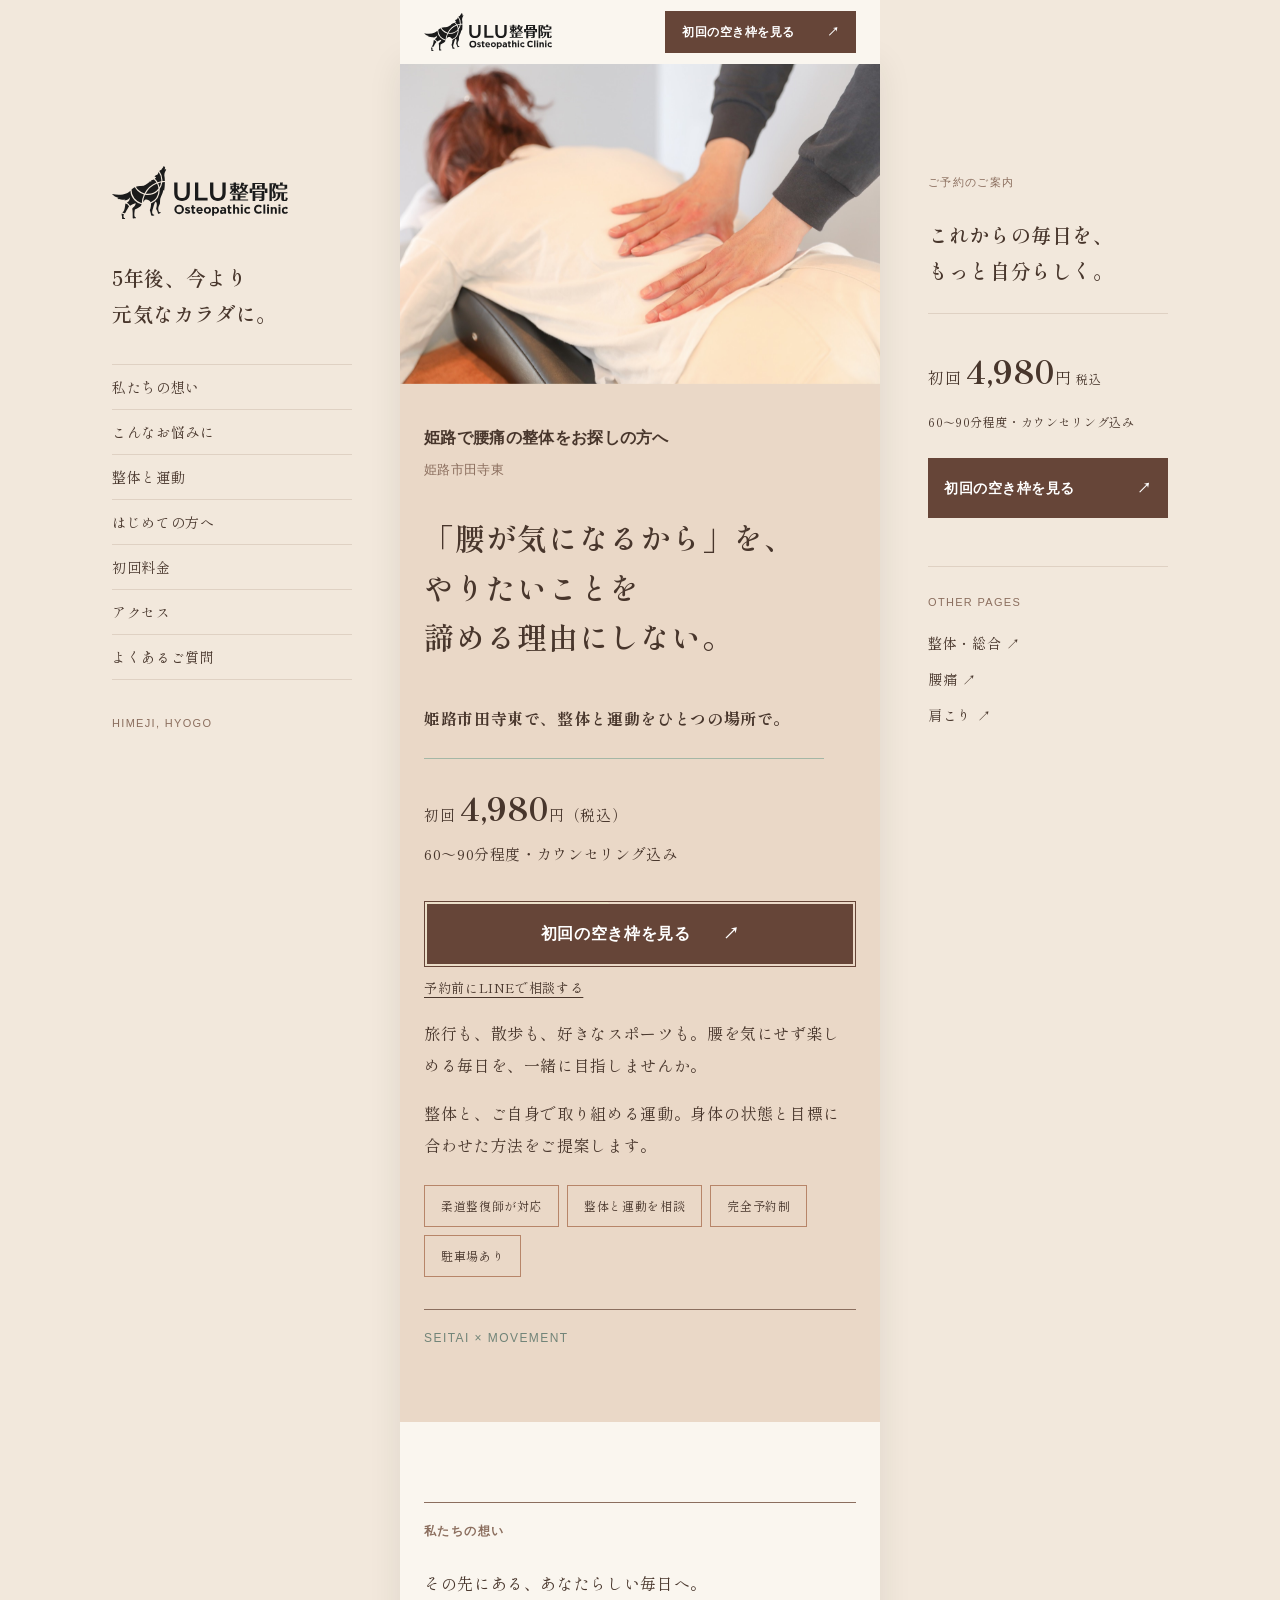
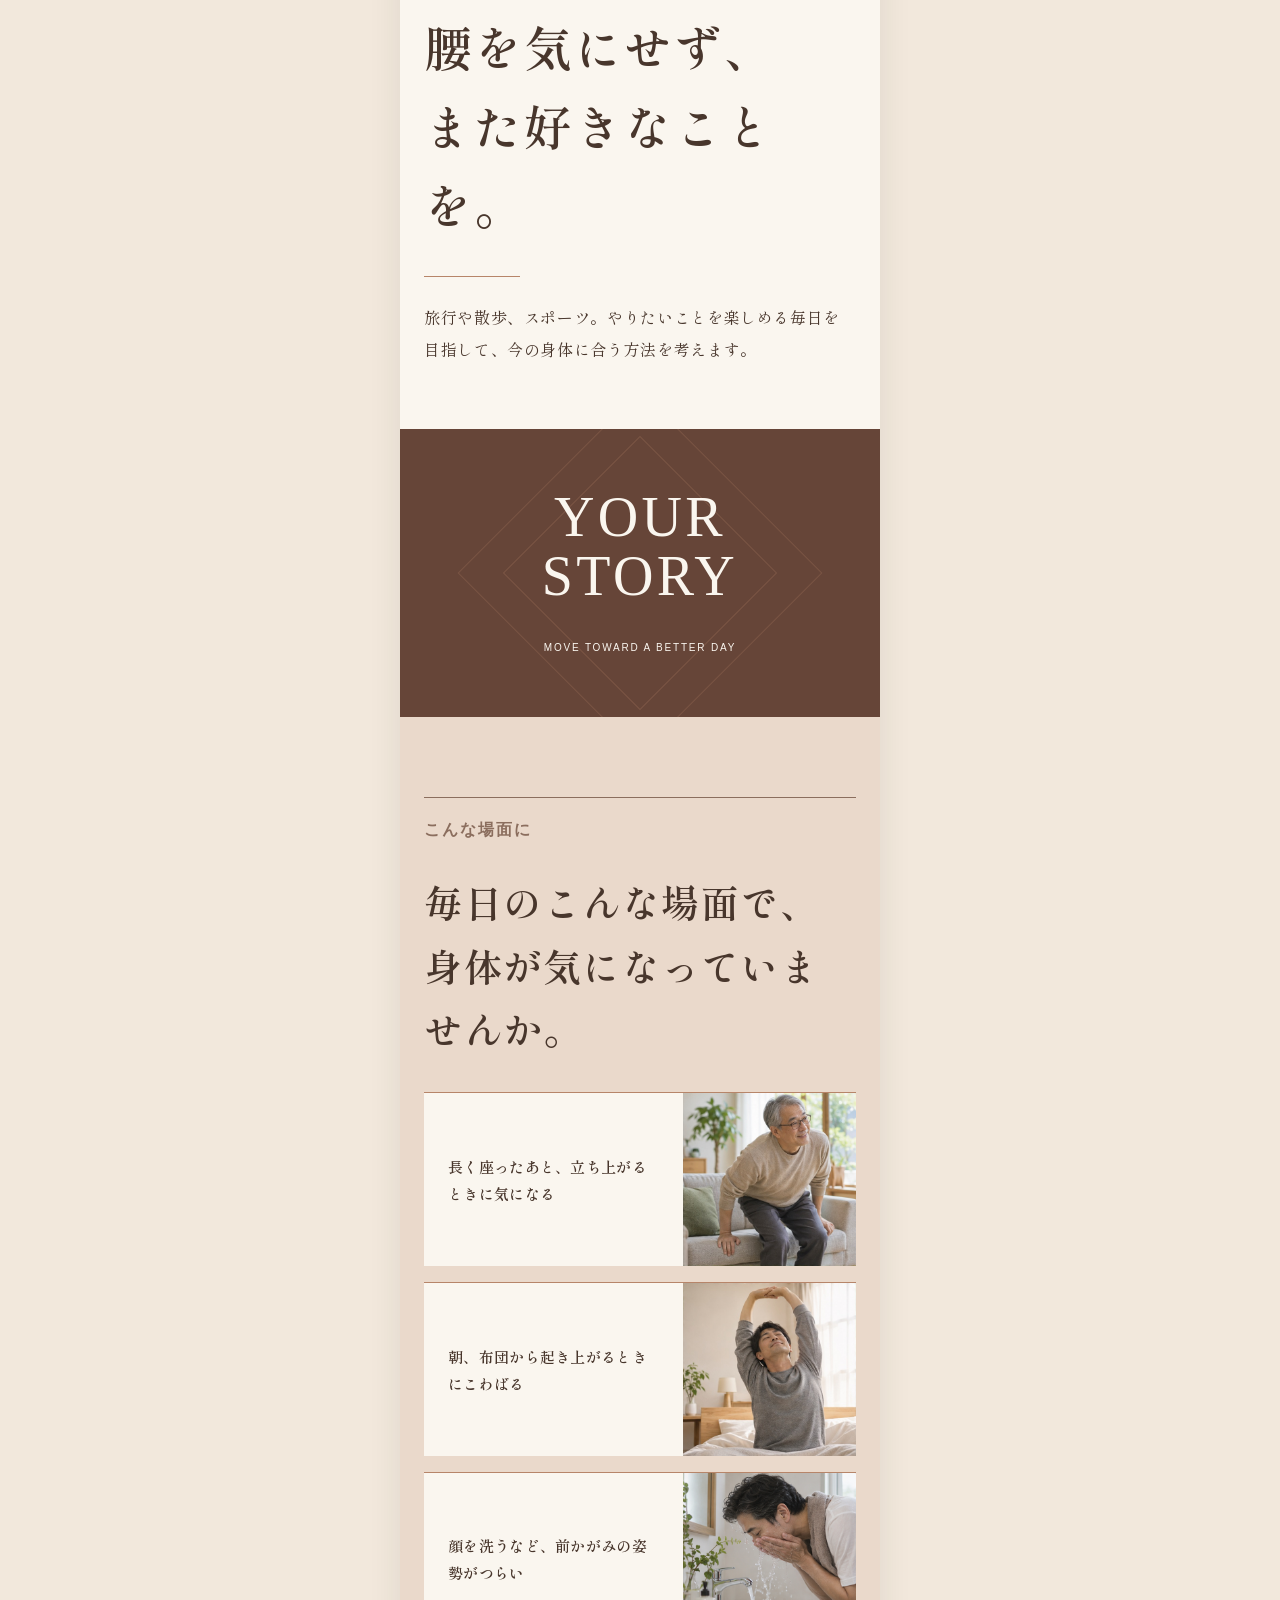
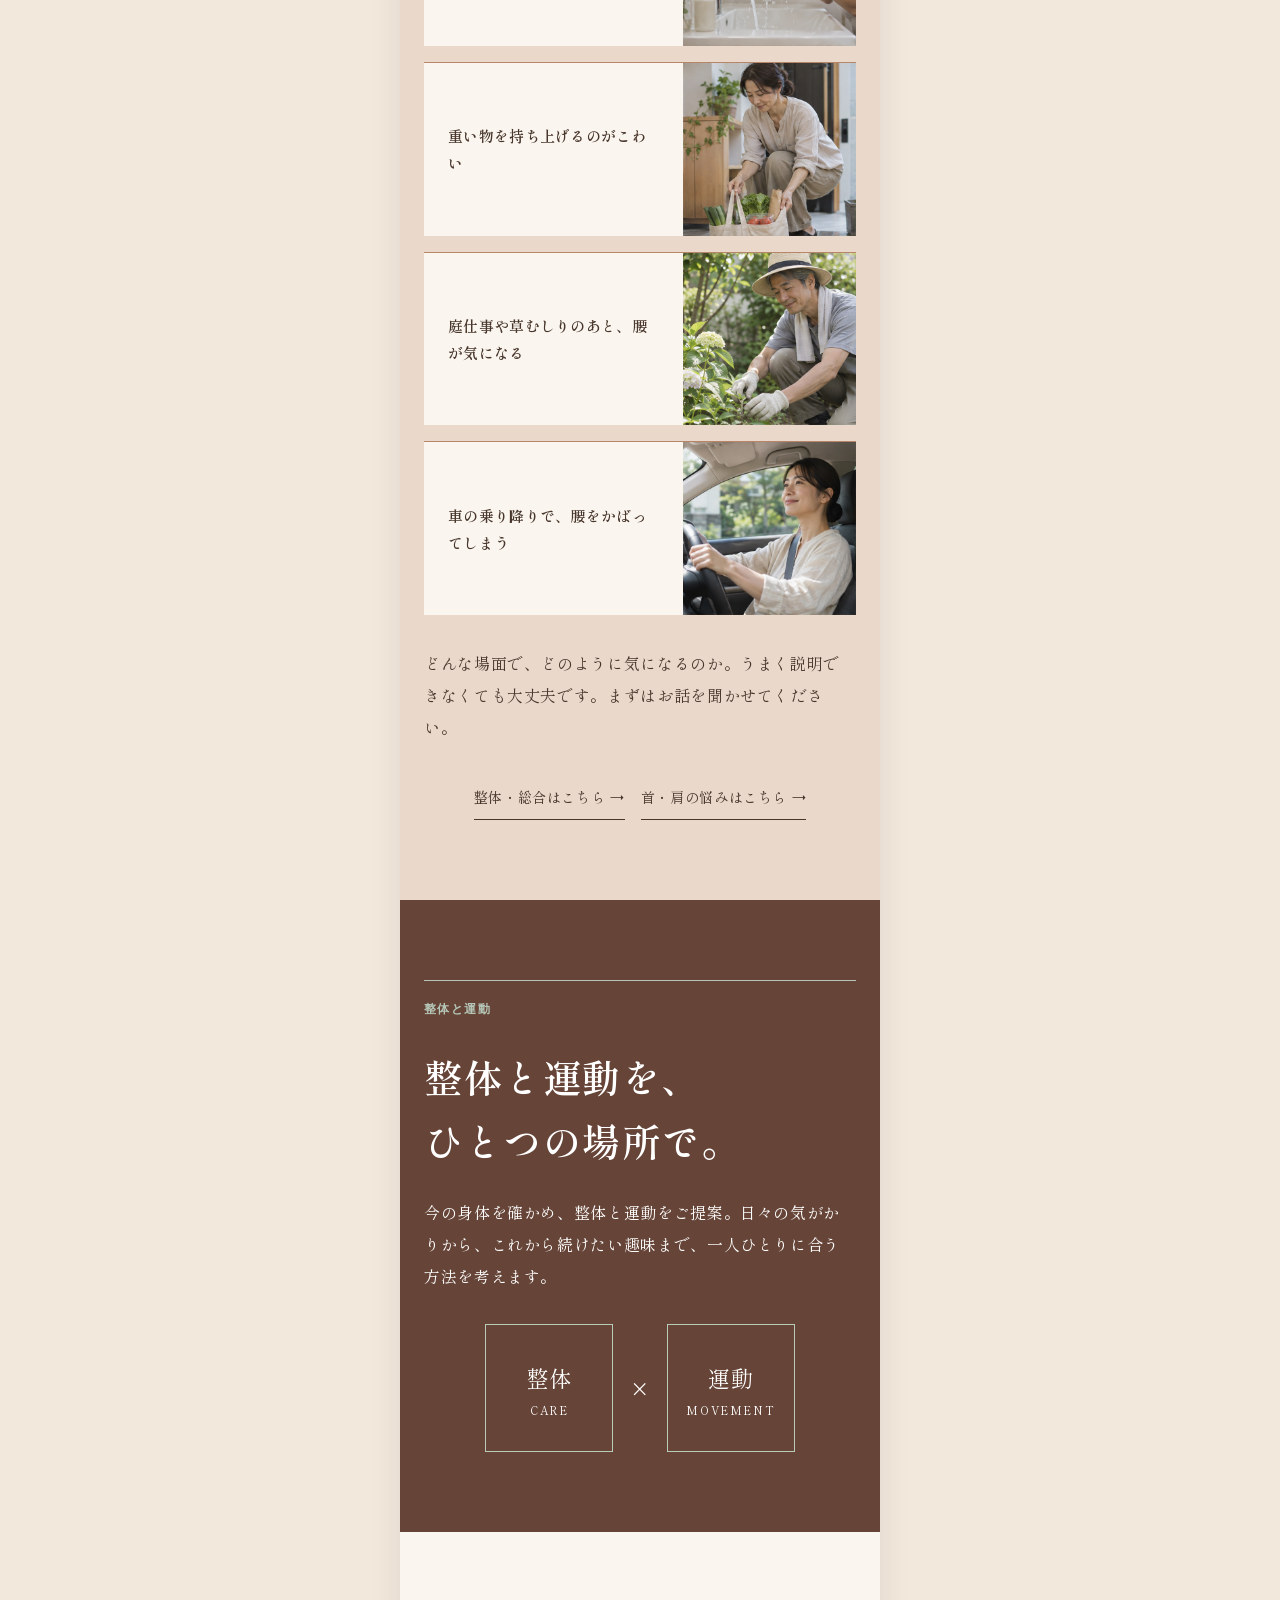
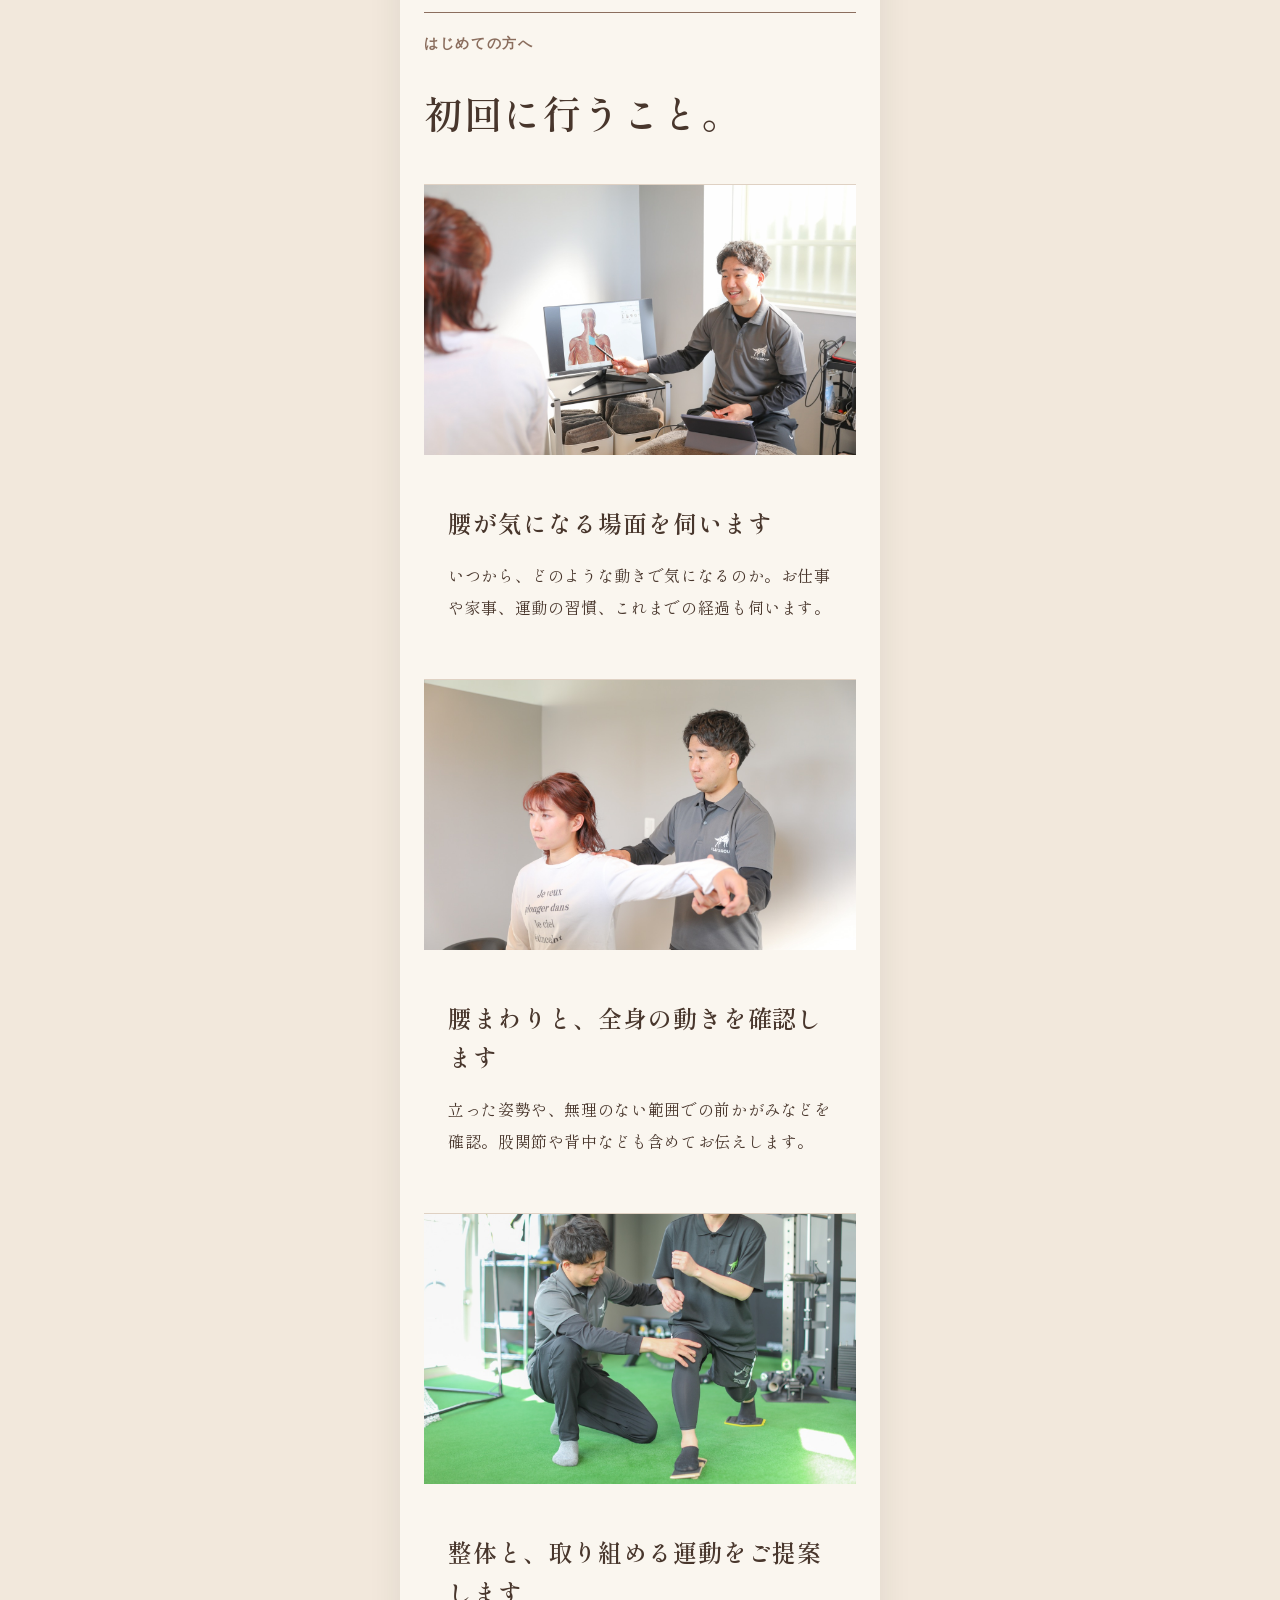
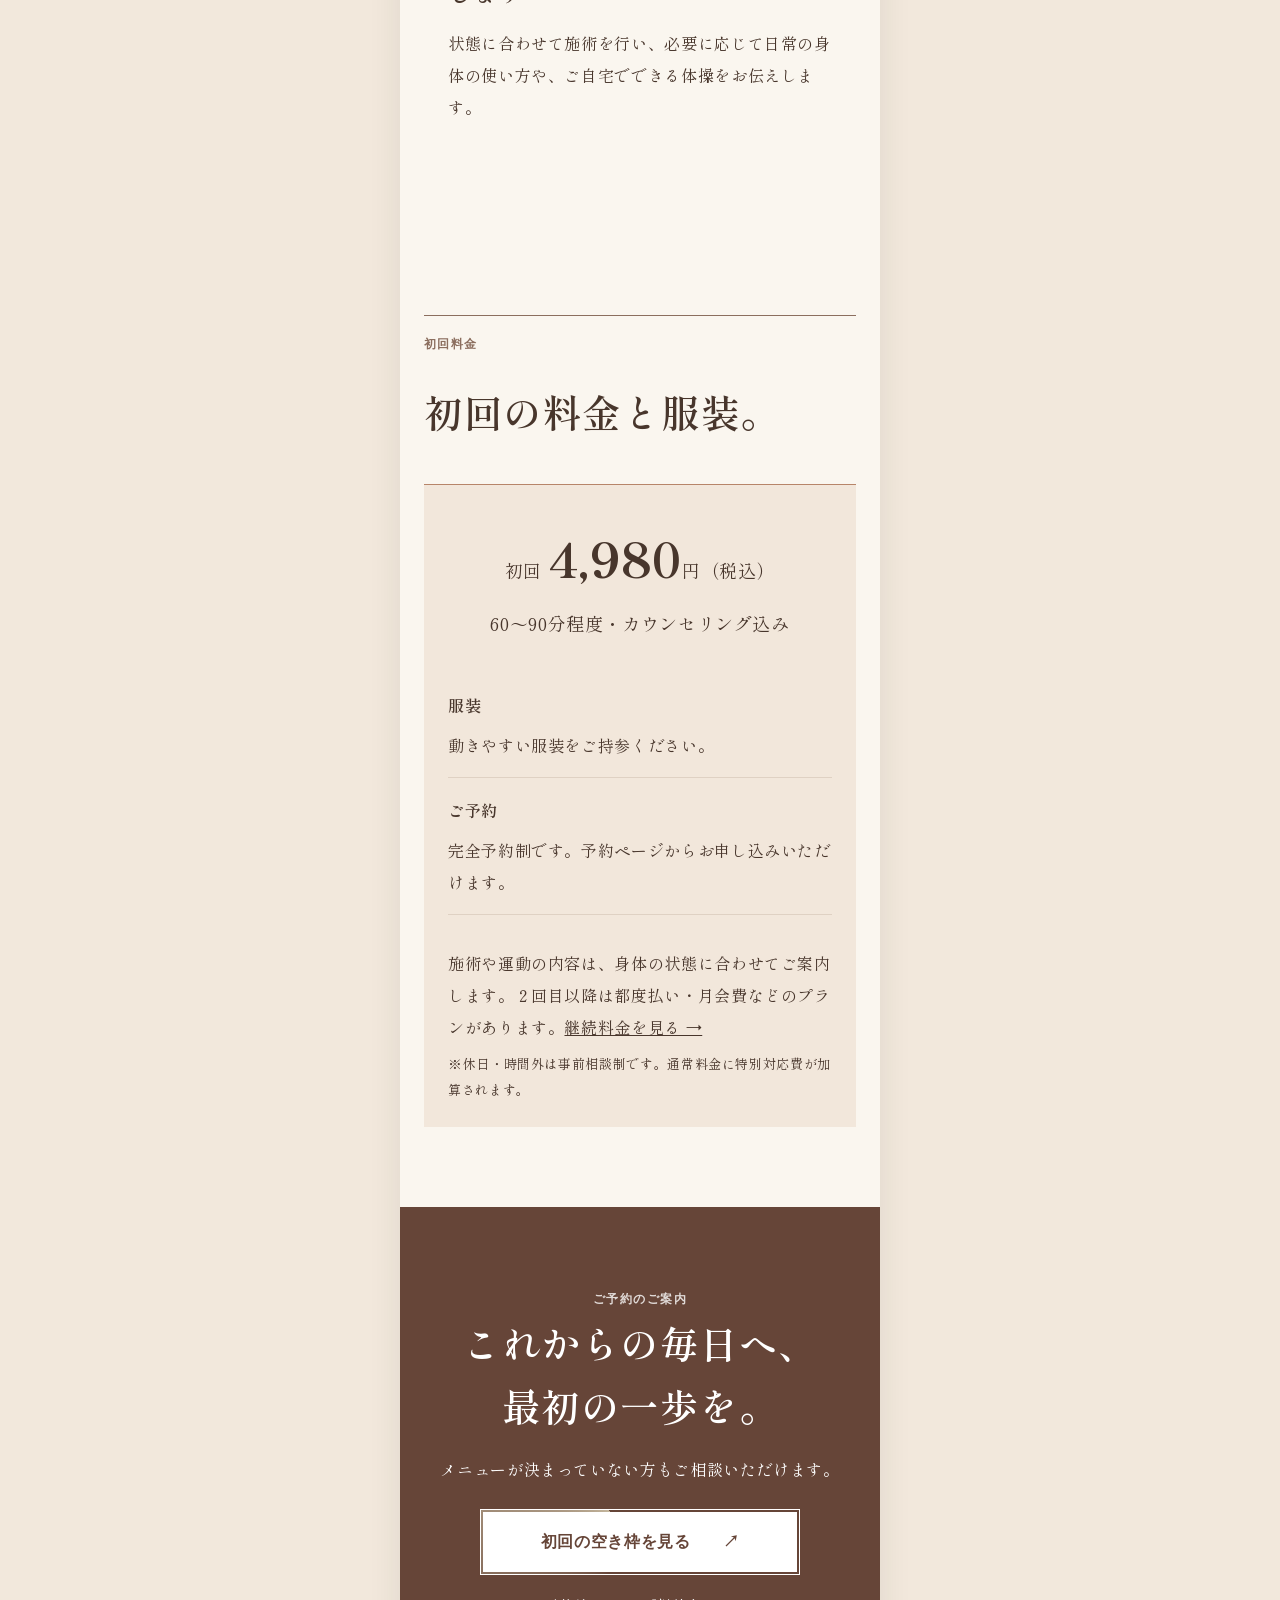
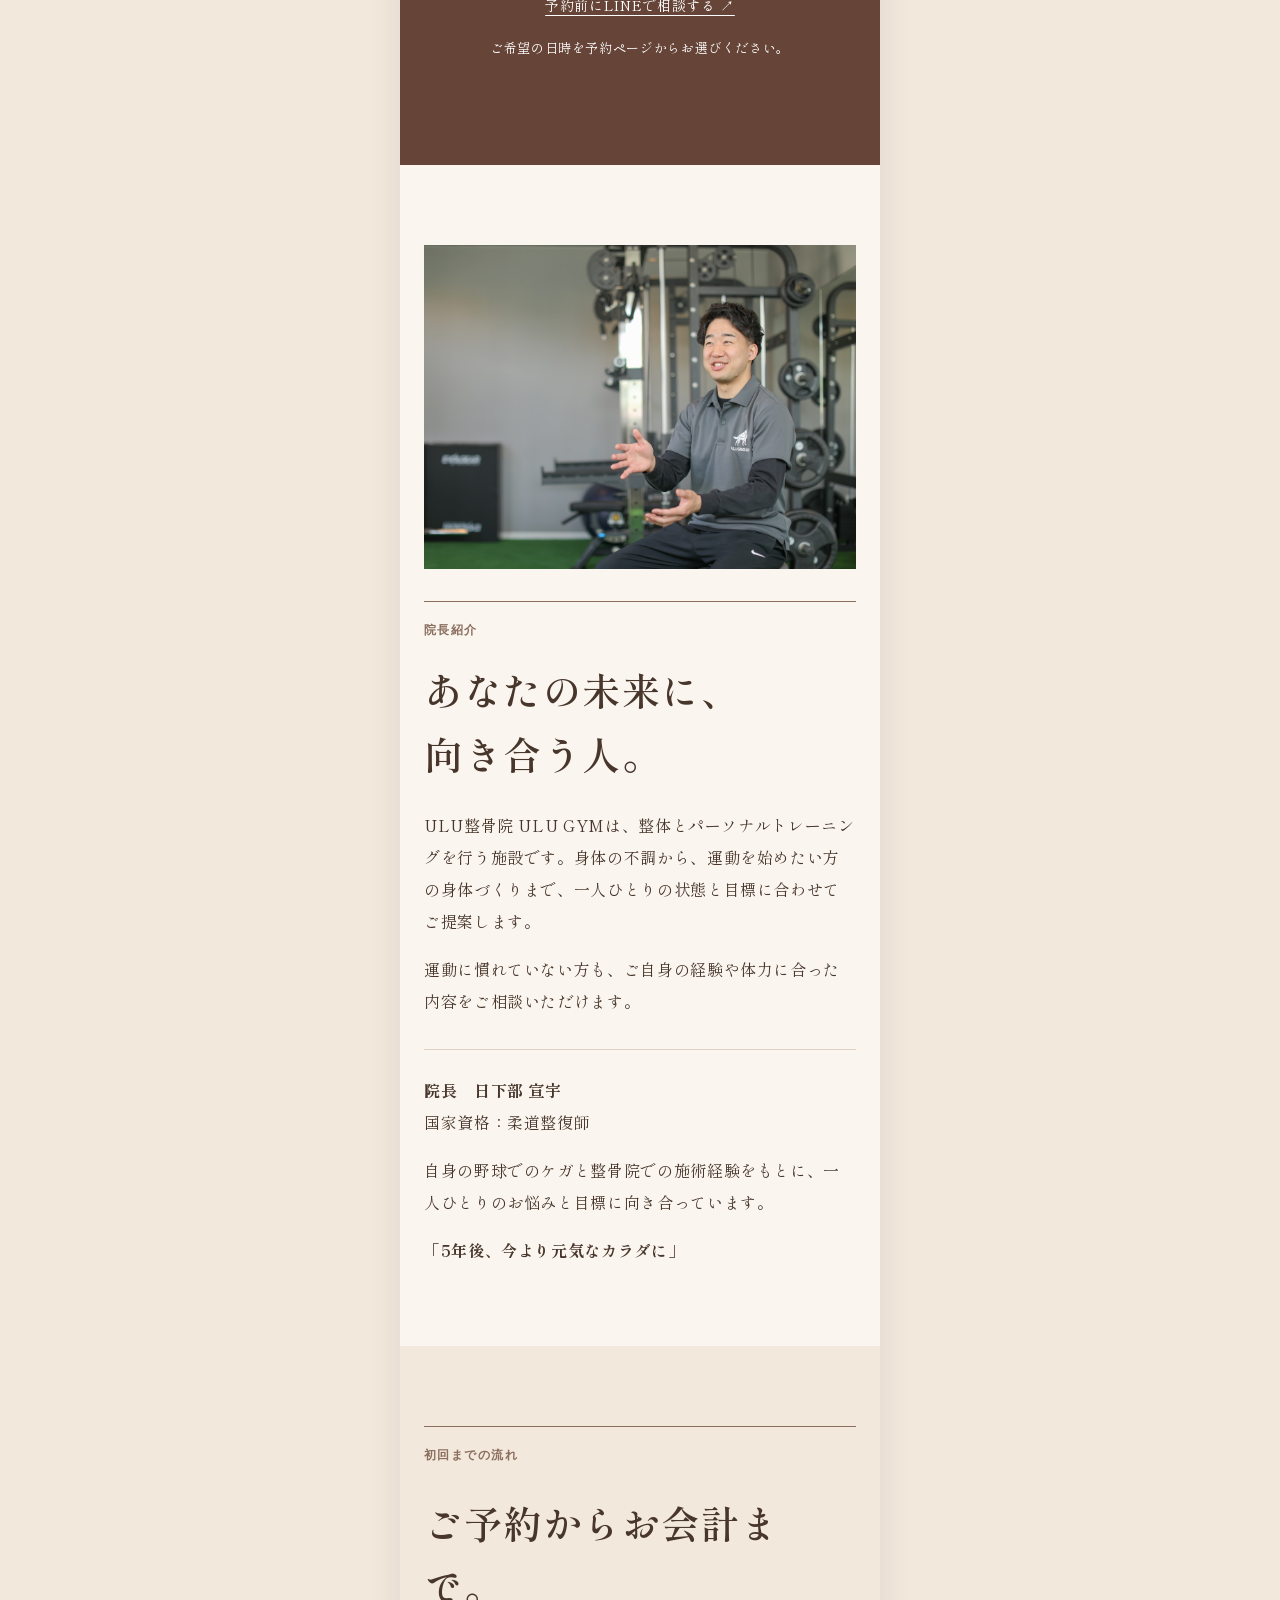
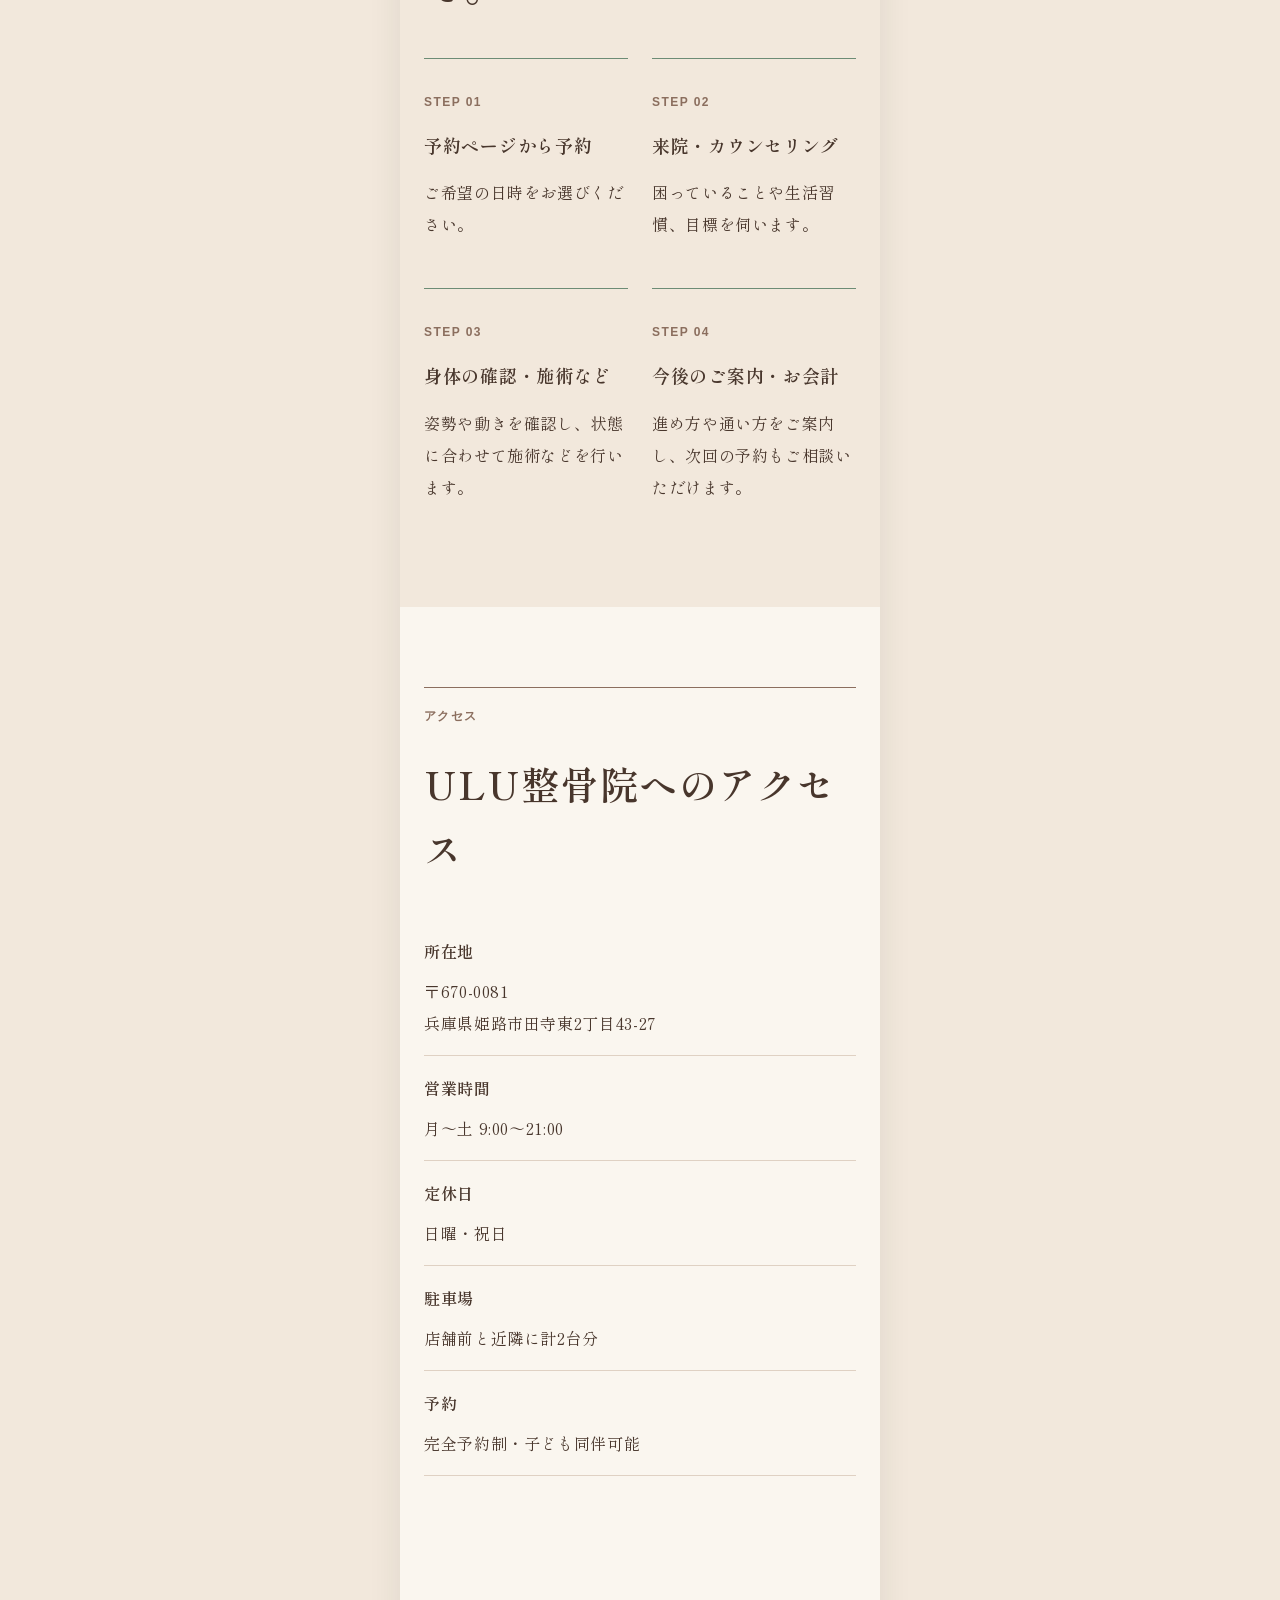
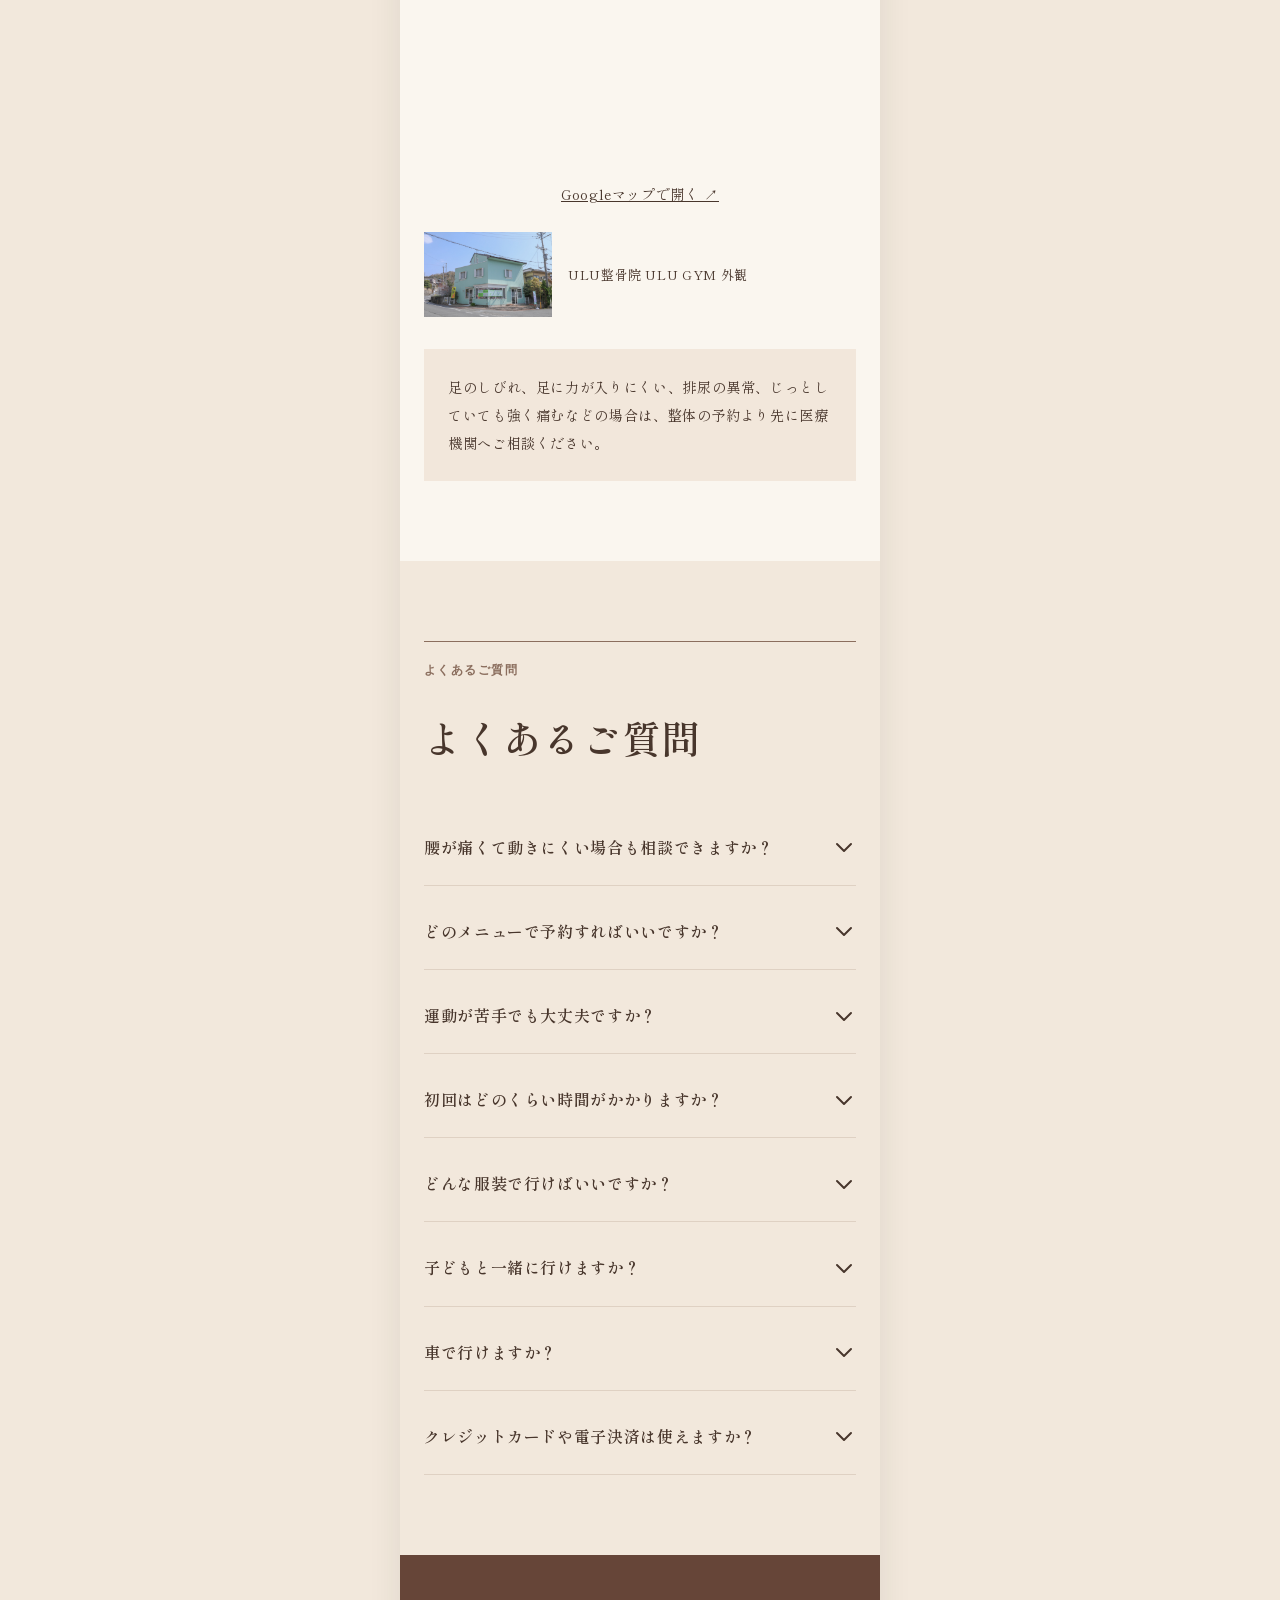
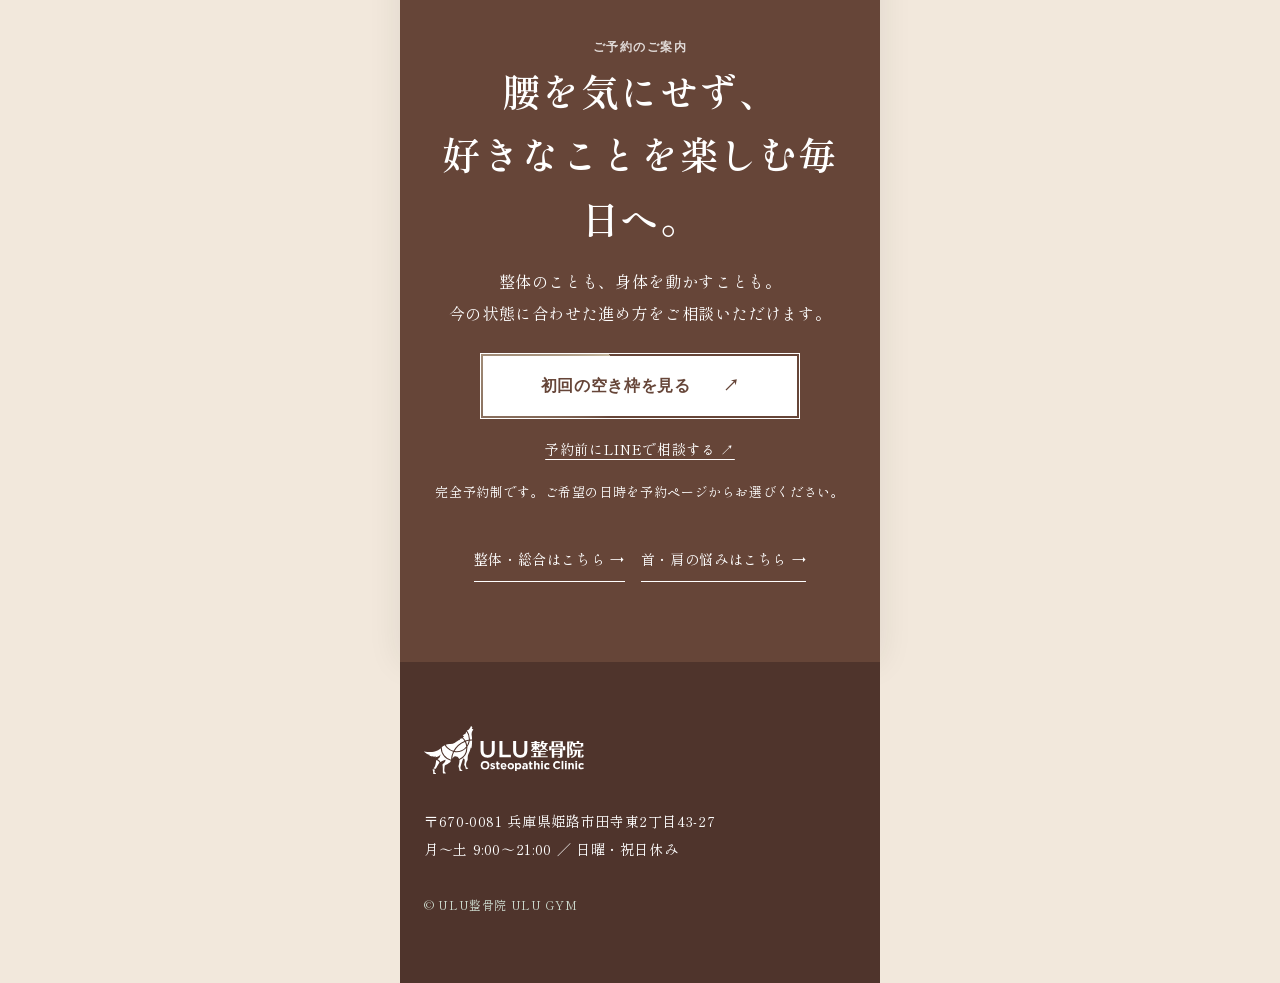
==== commit 01e7191b: "Clarify booking and remove changing space references" ====
--- a/back.html
+++ b/back.html
@@ -1 +1 @@
-<!doctype html><html lang="ja"><head><meta charset="utf-8"><meta name="viewport" content="width=device-width,initial-scale=1"><meta name="description" content="姫路で腰痛の整体をお探しの方へ。ULU整骨院は身体の状態を確認し、整体と運動で好きなことを楽しめる毎日を目指します。"><title>姫路で腰痛の整体をお探しの方へ｜ULU整骨院</title><link rel="stylesheet" href="style.css?v=12"><script defer src="motion.js?v=1"></script><script>(function(w,d,s,l,i){w[l]=w[l]||[];w[l].push({'gtm.start':new Date().getTime(),event:'gtm.js'});var f=d.getElementsByTagName(s)[0],j=d.createElement(s),dl=l!='dataLayer'?'&l='+l:'';j.async=true;j.src='https://www.googletagmanager.com/gtm.js?id='+i+dl;f.parentNode.insertBefore(j,f);})(window,document,'script','dataLayer','GTM-WN6FW2GV');</script><script defer src="tracking.js?v=1"></script></head><body data-theme="back"><noscript><iframe src="https://www.googletagmanager.com/ns.html?id=GTM-WN6FW2GV" height="0" width="0" style="display:none;visibility:hidden" title="Google Tag Manager"></iframe></noscript><header><a class="logo" href="index.html" aria-label="ULU整骨院 トップ"><img src="assets/ulu-clinic-logo-black.svg" alt="" width="136" height="40"></a><span>姫路市田寺東・完全予約制</span><a class="head-cta" href="https://appointment-system.net/book?src=lp_youtu">予約する <b>↗</b></a></header><main id="app"><section id="top" class="hero"><div class="wrap hero-grid"><div class="hero-copy"><div class="eyebrow">姫路で腰痛の整体をお探しの方へ<span class="hero-location">姫路市田寺東</span></div><h1>「腰が気になるから」を、<br>やりたいことを<br>諦める理由にしない。</h1><p>旅行も、散歩も、好きなスポーツも。腰を気にせず楽しめる毎日を、一緒に目指しませんか。</p><p>整体と、ご自身で取り組める運動。身体の状態と目標に合わせた方法をご提案します。</p><div class="tags"><span>柔道整復師が対応</span><span>整体と運動を相談</span><span>完全予約制</span><span>駐車場あり</span></div><div class="hero-kicker">SEITAI <span>×</span> MOVEMENT</div><div class="price-inline">初回 <strong>4,980</strong>円（税込）<br>60〜90分程度・カウンセリング込み</div><a class="button shimmer-button" href="https://appointment-system.net/book?src=lp_youtu"><span class="shimmer-spark" aria-hidden="true"><span class="shimmer-spin"></span></span><span class="shimmer-label">初回予約はこちら <span>↗</span></span></a><p class="note"><a href="https://lin.ee/pum599o">LINEでのご相談はこちら</a></p></div><div class="hero-photo"><img src="assets/back-care.jpg" alt="腰まわりの施術風景"></div></div></section><section id="vision" class="story-intro"><div class="wrap story-wrap"><div class="story-content"><div class="story-label">01 &nbsp; OUR WISH</div><p class="story-overline">その先にある、あなたらしい毎日へ。</p><h2>腰を気にせず、<br>また好きなことを。</h2><div class="story-line"></div><p>旅行や散歩、スポーツ。やりたいことを楽しめる毎日を目指して、今の身体に合う方法を考えます。</p></div><div class="story-image" aria-hidden="true"><span>YOUR<br>STORY</span><small>MOVE TOWARD A BETTER DAY</small></div></div></section><section id="scenes" class="section scene-section"><div class="wrap"><div class="section-head"><div class="en scene-heading"><small>02</small> SCENE <span>こんな場面に</span></div><h2>毎日のこんな場面で、<br>身体が気になっていませんか。</h2></div><div class="scenes"><div class="scene"><div class="scene-copy"><b>Scene 01</b><span class="scene-name">Sitting</span><p>長く座ったあと、立ち上がるときに気になる</p></div><div class="scene-photo" aria-hidden="true" style="background-image:url(assets/life-scenes.jpg);background-position:100% 0%"></div></div><div class="scene"><div class="scene-copy"><b>Scene 02</b><span class="scene-name">Morning</span><p>朝、布団から起き上がるときにこわばる</p></div><div class="scene-photo" aria-hidden="true" style="background-image:url(assets/life-scenes.jpg);background-position:50% 100%"></div></div><div class="scene"><div class="scene-copy"><b>Scene 03</b><span class="scene-name">Bending</span><p>顔を洗うなど、前かがみの姿勢がつらい</p></div><div class="scene-photo" aria-hidden="true" style="background-image:url(assets/scene-grid-a.png);background-position:0% 0%"></div></div><div class="scene"><div class="scene-copy"><b>Scene 04</b><span class="scene-name">Lifting</span><p>重い物を持ち上げるのがこわい</p></div><div class="scene-photo" aria-hidden="true" style="background-image:url(assets/scene-grid-a.png);background-position:50% 0%"></div></div><div class="scene"><div class="scene-copy"><b>Scene 05</b><span class="scene-name">Gardening</span><p>庭仕事や草むしりのあと、腰が気になる</p></div><div class="scene-photo" aria-hidden="true" style="background-image:url(assets/scene-grid-a.png);background-position:100% 0%"></div></div><div class="scene"><div class="scene-copy"><b>Scene 06</b><span class="scene-name">Driving</span><p>車の乗り降りで、腰をかばってしまう</p></div><div class="scene-photo" aria-hidden="true" style="background-image:url(assets/life-scenes.jpg);background-position:50% 0%"></div></div></div><p class="after">どんな場面で、どのように気になるのか。うまく説明できなくても大丈夫です。まずはお話を聞かせてください。</p><div class="links"><a href="index.html">整体・総合はこちら →</a><a href="shoulder.html">首・肩の悩みはこちら →</a></div></div></section><section id="method" class="feature-section"><div class="wrap feature-wrap"><div><span class="feature-label">03 &nbsp; ULU METHOD</span><h2>整体と運動を、<br>ひとつの場所で。</h2><p>今の身体を確かめ、整体と運動をご提案。日々の気がかりから、これから続けたい趣味まで、一人ひとりに合う方法を考えます。</p></div><div class="feature-pair"><span>整体<small>CARE</small></span><b>×</b><span>運動<small>MOVEMENT</small></span></div></div></section><section id="first-visit" class="section soft first-section"><div class="wrap"><div class="section-head"><div class="en point-heading">04 &nbsp; FIRST VISIT <span>はじめての方へ</span></div><h2>まず知ることから、<br>あなたに合う一歩を。</h2></div><div class="points"><div class="point"><img src="assets/consultation.jpg" alt="身体についてお話を伺う様子" loading="lazy"><div class="point-copy"><strong>POINT 01</strong><h3>腰が気になる場面を伺います</h3><p>いつから、どのような動きで気になるのか。お仕事や家事、運動の習慣、これまでの経過も伺います。</p></div></div><div class="point"><img src="assets/shoulder-check.jpg" alt="身体の動きを確認する様子" loading="lazy"><div class="point-copy"><strong>POINT 02</strong><h3>腰まわりと、全身の動きを確認します</h3><p>立った姿勢や、無理のない範囲での前かがみなどを確認。股関節や背中なども含めてお伝えします。</p></div></div><div class="point"><img src="assets/movement.jpg" alt="身体の動かし方を確認する様子" loading="lazy"><div class="point-copy"><strong>POINT 03</strong><h3>整体と、取り組める運動をご提案します</h3><p>状態に合わせて施術を行い、必要に応じて日常の身体の使い方や、ご自宅でできる体操をお伝えします。</p></div></div></div></div></section><section id="price" class="section"><div class="wrap"><div class="section-head"><div class="en">05 &nbsp; PRICE & TIME</div><h2>初回の料金と、<br>過ごし方について。</h2></div><div class="pricebox"><div class="price-number">初回 <strong>4,980</strong>円（税込）<br><span>60〜90分程度・カウンセリング込み</span></div><dl><div><dt>初回の内容</dt><dd>お話を伺う／身体の状態・動きの確認／状態に合わせた施術など／今後の提案</dd></div><div><dt>服装</dt><dd>動きやすい服装をご持参ください。着替えスペースがあります。</dd></div><div><dt>ご予約</dt><dd>完全予約制です。予約ページからお申し込みいただけます。</dd></div></dl><p>施術や運動の内容は、身体の状態に合わせてご案内します。２回目以降は都度払い・月会費などのプランがあります。<a href="https://ulu-gym-seikotsu.com/introduce/price/">継続料金を見る →</a></p><p class="note">※休日・時間外は事前相談制です。通常料金に特別対応費が加算されます。</p></div></div></section><section class="cta"><div class="en">LET'S TALK</div><h2>これからの毎日へ、<br>最初の一歩を。</h2><p>メニューが決まっていない方もご相談いただけます。</p><a class="button shimmer-button" href="https://appointment-system.net/book?src=lp_youtu"><span class="shimmer-spark" aria-hidden="true"><span class="shimmer-spin"></span></span><span class="shimmer-label">初回予約はこちら <span>↗</span></span></a><p class="line-consult"><a href="https://lin.ee/pum599o">予約前にLINEで相談する ↗</a></p><p class="note">ご希望の日時を予約ページからお選びください。</p></section><section class="section"><div class="wrap about"><img src="assets/director.jpg" alt="ULU整骨院 院長の紹介" loading="lazy"><div><div class="en">06 &nbsp; ABOUT ULU</div><h2>あなたの未来に、<br>向き合う人。</h2><p>ULU整骨院 ULU GYMは、整体とパーソナルトレーニングを行う施設です。身体の不調から、運動を始めたい方の身体づくりまで、一人ひとりの状態と目標に合わせてご提案します。</p><p>運動に慣れていない方も、ご自身の経験や体力に合った内容をご相談いただけます。</p><div class="name"><b>院長　日下部 宣宇</b><br>国家資格：柔道整復師<p>自身の野球でのケガと整骨院での施術経験をもとに、一人ひとりのお悩みと目標に向き合っています。</p><b>「5年後、今より元気なカラダに」</b></div></div></div></section><section class="section soft"><div class="wrap"><div class="section-head"><div class="en">07 &nbsp; FLOW</div><h2>ご相談から、初回まで。</h2></div><div class="steps"><div class="step"><b>STEP 01</b><h3>予約ページから予約</h3><p>ご希望の日時をお選びください。</p></div><div class="step"><b>STEP 02</b><h3>来院・カウンセリング</h3><p>困っていることや生活習慣、目標を伺います。</p></div><div class="step"><b>STEP 03</b><h3>身体の確認・施術など</h3><p>姿勢や動きを確認し、状態に合わせて施術などを行います。</p></div><div class="step"><b>STEP 04</b><h3>今後のご案内・お会計</h3><p>進め方や通い方をご案内し、次回の予約もご相談いただけます。</p></div></div></div></section><section id="access" class="section"><div class="wrap"><div class="section-head"><div class="en">08 &nbsp; ACCESS</div><h2>ULU整骨院へのアクセス</h2></div><div class="access"><div><dl><div><dt>所在地</dt><dd>〒670-0081<br>兵庫県姫路市田寺東2丁目43-27</dd></div><div><dt>営業時間</dt><dd>月〜土 9:00〜21:00</dd></div><div><dt>定休日</dt><dd>日曜・祝日</dd></div><div><dt>駐車場</dt><dd>店舗前と近隣に計2台分</dd></div><div><dt>予約</dt><dd>完全予約制・子ども同伴可能</dd></div></dl></div><div><iframe class="map" title="ULU整骨院の地図" loading="lazy" src="https://maps.google.com/maps?q=%E5%85%B5%E5%BA%AB%E7%9C%8C%E5%A7%AB%E8%B7%AF%E5%B8%82%E7%94%B0%E5%AF%BA%E6%9D%B12%E4%B8%81%E7%9B%AE43-27&output=embed"></iframe><a class="map-link" href="https://www.google.com/maps/search/?api=1&amp;query=34.8591765%2C134.6760666">Googleマップで開く ↗</a></div></div><div class="access-photo"><img src="assets/clinic.jpg" alt="ULU整骨院 ULU GYMの外観" loading="lazy"><span>ULU整骨院 ULU GYM 外観</span></div><div class="warning">足のしびれ、足に力が入りにくい、排尿の異常、じっとしていても強く痛むなどの場合は、整体の予約より先に医療機関へご相談ください。</div></div></section><section id="faq" class="section soft"><div class="wrap"><div class="section-head"><div class="en">09 &nbsp; FAQ</div><h2>よくあるご質問</h2></div><div class="faq"><details class="group"><summary><span>腰が痛くて動きにくい場合も相談できますか？</span><svg aria-hidden="true" xmlns="http://www.w3.org/2000/svg" fill="none" viewBox="0 0 24 24" stroke="currentColor"><path stroke-linecap="round" stroke-linejoin="round" stroke-width="2" d="M19 9l-7 7-7-7" /></svg></summary><div class="answer"><p>まずはLINEで現在の様子をお知らせください。状態によっては、先に医療機関での確認をご案内する場合があります。</p></div></details><details class="group"><summary><span>どのメニューで予約すればいいですか？</span><svg aria-hidden="true" xmlns="http://www.w3.org/2000/svg" fill="none" viewBox="0 0 24 24" stroke="currentColor"><path stroke-linecap="round" stroke-linejoin="round" stroke-width="2" d="M19 9l-7 7-7-7" /></svg></summary><div class="answer"><p>迷う場合は、<a href="https://lin.ee/pum599o">LINEでお悩みやご希望をお知らせください</a>。身体の状態と目的を伺い、合う内容をご提案します。</p></div></details><details class="group"><summary><span>運動が苦手でも大丈夫ですか？</span><svg aria-hidden="true" xmlns="http://www.w3.org/2000/svg" fill="none" viewBox="0 0 24 24" stroke="currentColor"><path stroke-linecap="round" stroke-linejoin="round" stroke-width="2" d="M19 9l-7 7-7-7" /></svg></summary><div class="answer"><p>運動経験や体力、身体の状態に合わせた内容をご提案します。運動に慣れていない方もご相談ください。</p></div></details><details class="group"><summary><span>初回はどのくらい時間がかかりますか？</span><svg aria-hidden="true" xmlns="http://www.w3.org/2000/svg" fill="none" viewBox="0 0 24 24" stroke="currentColor"><path stroke-linecap="round" stroke-linejoin="round" stroke-width="2" d="M19 9l-7 7-7-7" /></svg></summary><div class="answer"><p>カウンセリングを含めて60〜90分程度です。時間に余裕をもってお越しください。</p></div></details><details class="group"><summary><span>どんな服装で行けばいいですか？</span><svg aria-hidden="true" xmlns="http://www.w3.org/2000/svg" fill="none" viewBox="0 0 24 24" stroke="currentColor"><path stroke-linecap="round" stroke-linejoin="round" stroke-width="2" d="M19 9l-7 7-7-7" /></svg></summary><div class="answer"><p>Tシャツやジャージなど、動きやすい服装をご持参ください。着替えスペースがあります。</p></div></details><details class="group"><summary><span>子どもと一緒に行けますか？</span><svg aria-hidden="true" xmlns="http://www.w3.org/2000/svg" fill="none" viewBox="0 0 24 24" stroke="currentColor"><path stroke-linecap="round" stroke-linejoin="round" stroke-width="2" d="M19 9l-7 7-7-7" /></svg></summary><div class="answer"><p>はい。子ども同伴でお越しいただけます。ご予約時にお知らせください。</p></div></details><details class="group"><summary><span>車で行けますか？</span><svg aria-hidden="true" xmlns="http://www.w3.org/2000/svg" fill="none" viewBox="0 0 24 24" stroke="currentColor"><path stroke-linecap="round" stroke-linejoin="round" stroke-width="2" d="M19 9l-7 7-7-7" /></svg></summary><div class="answer"><p>はい。店舗前と近隣に、計2台分の駐車場があります。</p></div></details><details class="group"><summary><span>クレジットカードや電子決済は使えますか？</span><svg aria-hidden="true" xmlns="http://www.w3.org/2000/svg" fill="none" viewBox="0 0 24 24" stroke="currentColor"><path stroke-linecap="round" stroke-linejoin="round" stroke-width="2" d="M19 9l-7 7-7-7" /></svg></summary><div class="answer"><p>はい。クレジットカード・電子決済に対応しています。</p></div></details></div></div></section><section class="cta"><div class="en">YOUR FIRST STEP</div><h2>腰を気にせず、<br>好きなことを楽しむ毎日へ。</h2><p>整体のことも、身体を動かすことも。<br>今の状態に合わせた進め方をご相談いただけます。</p><a class="button shimmer-button" href="https://appointment-system.net/book?src=lp_youtu"><span class="shimmer-spark" aria-hidden="true"><span class="shimmer-spin"></span></span><span class="shimmer-label">初回予約はこちら <span>↗</span></span></a><p class="line-consult"><a href="https://lin.ee/pum599o">予約前にLINEで相談する ↗</a></p><p class="note">完全予約制です。ご希望の日時を予約ページからお選びください。</p><div class="links"><a href="index.html">整体・総合はこちら →</a><a href="shoulder.html">首・肩の悩みはこちら →</a></div></section></main><footer><div class="wrap"><a class="logo" href="index.html" aria-label="ULU整骨院 トップ"><img src="assets/ulu-clinic-logo-white.svg" alt="" width="160" height="48"></a><p>〒670-0081 兵庫県姫路市田寺東2丁目43-27<br>月〜土 9:00〜21:00 ／ 日曜・祝日休み</p><small>© ULU整骨院 ULU GYM</small></div></footer><aside class="mobile-booking" aria-label="初回予約"><div><span>初回</span><strong>4,980円</strong><small>（税込）</small></div><a href="https://appointment-system.net/book?src=lp_youtu">予約する <span aria-hidden="true">↗</span></a></aside><aside class="desktop-left" aria-label="ページ内のご案内"><div class="rail-inner"><a class="rail-brand" href="#top" aria-label="ページの先頭へ"><img src="assets/ulu-clinic-logo-black.svg" alt="ULU整骨院" width="176" height="56"></a><p class="rail-intro">5年後、今より<br>元気なカラダに。</p><nav aria-label="ページ内メニュー"><a href="#vision">私たちの想い</a><a href="#scenes">こんなお悩みに</a><a href="#method">整体と運動</a><a href="#first-visit">はじめての方へ</a><a href="#price">初回料金</a><a href="#access">アクセス</a><a href="#faq">よくあるご質問</a></nav><span class="rail-location">HIMEJI, HYOGO</span></div></aside><aside class="desktop-right" aria-label="ご予約と関連ページ"><div class="rail-inner"><p class="rail-label">YOUR FIRST STEP</p><p class="rail-heading">これからの毎日を、<br>もっと自分らしく。</p><div class="rail-price">初回 <strong>4,980</strong>円 <small>税込</small></div><p class="rail-note">60〜90分程度・カウンセリング込み</p><a class="rail-book" href="https://appointment-system.net/book?src=lp_youtu">初回予約はこちら <span aria-hidden="true">↗</span></a><div class="rail-links"><span>OTHER PAGES</span><a href="index.html">整体・総合 ↗</a><a href="back.html">腰痛 ↗</a><a href="shoulder.html">肩こり ↗</a></div></div></aside></body></html>
+<!doctype html><html lang="ja"><head><meta charset="utf-8"><meta name="viewport" content="width=device-width,initial-scale=1"><meta name="description" content="姫路で腰痛の整体をお探しの方へ。ULU整骨院は身体の状態を確認し、整体と運動で好きなことを楽しめる毎日を目指します。"><title>姫路で腰痛の整体をお探しの方へ｜ULU整骨院</title><link rel="stylesheet" href="style.css?v=15"><script defer src="motion.js?v=1"></script><script>(function(w,d,s,l,i){w[l]=w[l]||[];w[l].push({'gtm.start':new Date().getTime(),event:'gtm.js'});var f=d.getElementsByTagName(s)[0],j=d.createElement(s),dl=l!='dataLayer'?'&l='+l:'';j.async=true;j.src='https://www.googletagmanager.com/gtm.js?id='+i+dl;f.parentNode.insertBefore(j,f);})(window,document,'script','dataLayer','GTM-WN6FW2GV');</script><script defer src="tracking.js?v=1"></script></head><body data-theme="back"><noscript><iframe src="https://www.googletagmanager.com/ns.html?id=GTM-WN6FW2GV" height="0" width="0" style="display:none;visibility:hidden" title="Google Tag Manager"></iframe></noscript><header><a class="logo" href="index.html" aria-label="ULU整骨院 トップ"><img src="assets/ulu-clinic-logo-black.svg" alt="" width="136" height="40"></a><span>姫路市田寺東・完全予約制</span><a class="head-cta" href="https://appointment-system.net/book?src=lp_youtu">初回の空き枠を見る <b>↗</b></a></header><main id="app"><section id="top" class="hero"><div class="wrap hero-grid"><div class="hero-copy"><div class="eyebrow">姫路で腰痛の整体をお探しの方へ<span class="hero-location">姫路市田寺東</span></div><h1>「腰が気になるから」を、<br>やりたいことを<br>諦める理由にしない。</h1><p class="hero-promise">姫路市田寺東で、整体と運動をひとつの場所で。</p><div class="price-inline">初回 <strong>4,980</strong>円（税込）<br>60〜90分程度・カウンセリング込み</div><a class="button shimmer-button" href="https://appointment-system.net/book?src=lp_youtu"><span class="shimmer-spark" aria-hidden="true"><span class="shimmer-spin"></span></span><span class="shimmer-label">初回の空き枠を見る <span>↗</span></span></a><p class="note"><a href="https://lin.ee/pum599o">予約前にLINEで相談する</a></p><p>旅行も、散歩も、好きなスポーツも。腰を気にせず楽しめる毎日を、一緒に目指しませんか。</p><p>整体と、ご自身で取り組める運動。身体の状態と目標に合わせた方法をご提案します。</p><div class="tags"><span>柔道整復師が対応</span><span>整体と運動を相談</span><span>完全予約制</span><span>駐車場あり</span></div><div class="hero-kicker">SEITAI <span>×</span> MOVEMENT</div></div><div class="hero-photo"><img src="assets/back-care.jpg" alt="腰まわりの施術風景"></div></div></section><section id="vision" class="story-intro"><div class="wrap story-wrap"><div class="story-content"><div class="story-label">私たちの想い</div><p class="story-overline">その先にある、あなたらしい毎日へ。</p><h2>腰を気にせず、<br>また好きなことを。</h2><div class="story-line"></div><p>旅行や散歩、スポーツ。やりたいことを楽しめる毎日を目指して、今の身体に合う方法を考えます。</p></div><div class="story-image" aria-hidden="true"><span>YOUR<br>STORY</span><small>MOVE TOWARD A BETTER DAY</small></div></div></section><section id="scenes" class="section scene-section"><div class="wrap"><div class="section-head"><div class="en scene-heading">こんな場面に</div><h2>毎日のこんな場面で、<br>身体が気になっていませんか。</h2></div><div class="scenes"><div class="scene"><div class="scene-copy"><h3 class="scene-title">長く座ったあと、立ち上がるときに気になる</h3></div><div class="scene-photo" aria-hidden="true" style="background-image:url(assets/life-scenes.jpg);background-position:100% 0%"></div></div><div class="scene"><div class="scene-copy"><h3 class="scene-title">朝、布団から起き上がるときにこわばる</h3></div><div class="scene-photo" aria-hidden="true" style="background-image:url(assets/life-scenes.jpg);background-position:50% 100%"></div></div><div class="scene"><div class="scene-copy"><h3 class="scene-title">顔を洗うなど、前かがみの姿勢がつらい</h3></div><div class="scene-photo" aria-hidden="true" style="background-image:url(assets/scene-grid-a.png);background-position:0% 0%"></div></div><div class="scene"><div class="scene-copy"><h3 class="scene-title">重い物を持ち上げるのがこわい</h3></div><div class="scene-photo" aria-hidden="true" style="background-image:url(assets/scene-grid-a.png);background-position:50% 0%"></div></div><div class="scene"><div class="scene-copy"><h3 class="scene-title">庭仕事や草むしりのあと、腰が気になる</h3></div><div class="scene-photo" aria-hidden="true" style="background-image:url(assets/scene-grid-a.png);background-position:100% 0%"></div></div><div class="scene"><div class="scene-copy"><h3 class="scene-title">車の乗り降りで、腰をかばってしまう</h3></div><div class="scene-photo" aria-hidden="true" style="background-image:url(assets/life-scenes.jpg);background-position:50% 0%"></div></div></div><p class="after">どんな場面で、どのように気になるのか。うまく説明できなくても大丈夫です。まずはお話を聞かせてください。</p><div class="links"><a href="index.html">整体・総合はこちら →</a><a href="shoulder.html">首・肩の悩みはこちら →</a></div></div></section><section id="method" class="feature-section"><div class="wrap feature-wrap"><div><span class="feature-label">整体と運動</span><h2>整体と運動を、<br>ひとつの場所で。</h2><p>今の身体を確かめ、整体と運動をご提案。日々の気がかりから、これから続けたい趣味まで、一人ひとりに合う方法を考えます。</p></div><div class="feature-pair"><span>整体<small>CARE</small></span><b>×</b><span>運動<small>MOVEMENT</small></span></div></div></section><section id="first-visit" class="section soft first-section"><div class="wrap"><div class="section-head"><div class="en point-heading">はじめての方へ</div><h2>初回に行うこと。</h2></div><div class="points"><div class="point"><img src="assets/consultation.jpg" alt="身体についてお話を伺う様子" loading="lazy"><div class="point-copy"><h3>腰が気になる場面を伺います</h3><p>いつから、どのような動きで気になるのか。お仕事や家事、運動の習慣、これまでの経過も伺います。</p></div></div><div class="point"><img src="assets/shoulder-check.jpg" alt="身体の動きを確認する様子" loading="lazy"><div class="point-copy"><h3>腰まわりと、全身の動きを確認します</h3><p>立った姿勢や、無理のない範囲での前かがみなどを確認。股関節や背中なども含めてお伝えします。</p></div></div><div class="point"><img src="assets/movement.jpg" alt="身体の動かし方を確認する様子" loading="lazy"><div class="point-copy"><h3>整体と、取り組める運動をご提案します</h3><p>状態に合わせて施術を行い、必要に応じて日常の身体の使い方や、ご自宅でできる体操をお伝えします。</p></div></div></div></div></section><section id="price" class="section"><div class="wrap"><div class="section-head"><div class="en">初回料金</div><h2>初回の料金と服装。</h2></div><div class="pricebox"><div class="price-number">初回 <strong>4,980</strong>円（税込）<br><span>60〜90分程度・カウンセリング込み</span></div><dl><div><dt>服装</dt><dd>動きやすい服装をご持参ください。</dd></div><div><dt>ご予約</dt><dd>完全予約制です。予約ページからお申し込みいただけます。</dd></div></dl><p>施術や運動の内容は、身体の状態に合わせてご案内します。２回目以降は都度払い・月会費などのプランがあります。<a href="https://ulu-gym-seikotsu.com/introduce/price/">継続料金を見る →</a></p><p class="note">※休日・時間外は事前相談制です。通常料金に特別対応費が加算されます。</p></div></div></section><section class="cta"><div class="en">ご予約のご案内</div><h2>これからの毎日へ、<br>最初の一歩を。</h2><p>メニューが決まっていない方もご相談いただけます。</p><a class="button shimmer-button" href="https://appointment-system.net/book?src=lp_youtu"><span class="shimmer-spark" aria-hidden="true"><span class="shimmer-spin"></span></span><span class="shimmer-label">初回の空き枠を見る <span>↗</span></span></a><p class="line-consult"><a href="https://lin.ee/pum599o">予約前にLINEで相談する ↗</a></p><p class="note">ご希望の日時を予約ページからお選びください。</p></section><section class="section"><div class="wrap about"><img src="assets/director.jpg" alt="ULU整骨院 院長の紹介" loading="lazy"><div><div class="en">院長紹介</div><h2>あなたの未来に、<br>向き合う人。</h2><p>ULU整骨院 ULU GYMは、整体とパーソナルトレーニングを行う施設です。身体の不調から、運動を始めたい方の身体づくりまで、一人ひとりの状態と目標に合わせてご提案します。</p><p>運動に慣れていない方も、ご自身の経験や体力に合った内容をご相談いただけます。</p><div class="name"><b>院長　日下部 宣宇</b><br>国家資格：柔道整復師<p>自身の野球でのケガと整骨院での施術経験をもとに、一人ひとりのお悩みと目標に向き合っています。</p><b>「5年後、今より元気なカラダに」</b></div></div></div></section><section class="section soft"><div class="wrap"><div class="section-head"><div class="en">初回までの流れ</div><h2>ご予約からお会計まで。</h2></div><div class="steps"><div class="step"><b>STEP 01</b><h3>予約ページから予約</h3><p>ご希望の日時をお選びください。</p></div><div class="step"><b>STEP 02</b><h3>来院・カウンセリング</h3><p>困っていることや生活習慣、目標を伺います。</p></div><div class="step"><b>STEP 03</b><h3>身体の確認・施術など</h3><p>姿勢や動きを確認し、状態に合わせて施術などを行います。</p></div><div class="step"><b>STEP 04</b><h3>今後のご案内・お会計</h3><p>進め方や通い方をご案内し、次回の予約もご相談いただけます。</p></div></div></div></section><section id="access" class="section"><div class="wrap"><div class="section-head"><div class="en">アクセス</div><h2>ULU整骨院へのアクセス</h2></div><div class="access"><div><dl><div><dt>所在地</dt><dd>〒670-0081<br>兵庫県姫路市田寺東2丁目43-27</dd></div><div><dt>営業時間</dt><dd>月〜土 9:00〜21:00</dd></div><div><dt>定休日</dt><dd>日曜・祝日</dd></div><div><dt>駐車場</dt><dd>店舗前と近隣に計2台分</dd></div><div><dt>予約</dt><dd>完全予約制・子ども同伴可能</dd></div></dl></div><div><iframe class="map" title="ULU整骨院の地図" loading="lazy" src="https://maps.google.com/maps?q=%E5%85%B5%E5%BA%AB%E7%9C%8C%E5%A7%AB%E8%B7%AF%E5%B8%82%E7%94%B0%E5%AF%BA%E6%9D%B12%E4%B8%81%E7%9B%AE43-27&output=embed"></iframe><a class="map-link" href="https://www.google.com/maps/search/?api=1&amp;query=34.8591765%2C134.6760666">Googleマップで開く ↗</a></div></div><div class="access-photo"><img src="assets/clinic.jpg" alt="ULU整骨院 ULU GYMの外観" loading="lazy"><span>ULU整骨院 ULU GYM 外観</span></div><div class="warning">足のしびれ、足に力が入りにくい、排尿の異常、じっとしていても強く痛むなどの場合は、整体の予約より先に医療機関へご相談ください。</div></div></section><section id="faq" class="section soft"><div class="wrap"><div class="section-head"><div class="en">よくあるご質問</div><h2>よくあるご質問</h2></div><div class="faq"><details class="group"><summary><span>腰が痛くて動きにくい場合も相談できますか？</span><svg aria-hidden="true" xmlns="http://www.w3.org/2000/svg" fill="none" viewBox="0 0 24 24" stroke="currentColor"><path stroke-linecap="round" stroke-linejoin="round" stroke-width="2" d="M19 9l-7 7-7-7" /></svg></summary><div class="answer"><p>まずはLINEで現在の様子をお知らせください。状態によっては、先に医療機関での確認をご案内する場合があります。</p></div></details><details class="group"><summary><span>どのメニューで予約すればいいですか？</span><svg aria-hidden="true" xmlns="http://www.w3.org/2000/svg" fill="none" viewBox="0 0 24 24" stroke="currentColor"><path stroke-linecap="round" stroke-linejoin="round" stroke-width="2" d="M19 9l-7 7-7-7" /></svg></summary><div class="answer"><p>迷う場合は、<a href="https://lin.ee/pum599o">LINEでお悩みやご希望をお知らせください</a>。身体の状態と目的を伺い、合う内容をご提案します。</p></div></details><details class="group"><summary><span>運動が苦手でも大丈夫ですか？</span><svg aria-hidden="true" xmlns="http://www.w3.org/2000/svg" fill="none" viewBox="0 0 24 24" stroke="currentColor"><path stroke-linecap="round" stroke-linejoin="round" stroke-width="2" d="M19 9l-7 7-7-7" /></svg></summary><div class="answer"><p>運動経験や体力、身体の状態に合わせた内容をご提案します。運動に慣れていない方もご相談ください。</p></div></details><details class="group"><summary><span>初回はどのくらい時間がかかりますか？</span><svg aria-hidden="true" xmlns="http://www.w3.org/2000/svg" fill="none" viewBox="0 0 24 24" stroke="currentColor"><path stroke-linecap="round" stroke-linejoin="round" stroke-width="2" d="M19 9l-7 7-7-7" /></svg></summary><div class="answer"><p>カウンセリングを含めて60〜90分程度です。時間に余裕をもってお越しください。</p></div></details><details class="group"><summary><span>どんな服装で行けばいいですか？</span><svg aria-hidden="true" xmlns="http://www.w3.org/2000/svg" fill="none" viewBox="0 0 24 24" stroke="currentColor"><path stroke-linecap="round" stroke-linejoin="round" stroke-width="2" d="M19 9l-7 7-7-7" /></svg></summary><div class="answer"><p>Tシャツやジャージなど、動きやすい服装をご持参ください。</p></div></details><details class="group"><summary><span>子どもと一緒に行けますか？</span><svg aria-hidden="true" xmlns="http://www.w3.org/2000/svg" fill="none" viewBox="0 0 24 24" stroke="currentColor"><path stroke-linecap="round" stroke-linejoin="round" stroke-width="2" d="M19 9l-7 7-7-7" /></svg></summary><div class="answer"><p>はい。子ども同伴でお越しいただけます。ご予約時にお知らせください。</p></div></details><details class="group"><summary><span>車で行けますか？</span><svg aria-hidden="true" xmlns="http://www.w3.org/2000/svg" fill="none" viewBox="0 0 24 24" stroke="currentColor"><path stroke-linecap="round" stroke-linejoin="round" stroke-width="2" d="M19 9l-7 7-7-7" /></svg></summary><div class="answer"><p>はい。店舗前と近隣に、計2台分の駐車場があります。</p></div></details><details class="group"><summary><span>クレジットカードや電子決済は使えますか？</span><svg aria-hidden="true" xmlns="http://www.w3.org/2000/svg" fill="none" viewBox="0 0 24 24" stroke="currentColor"><path stroke-linecap="round" stroke-linejoin="round" stroke-width="2" d="M19 9l-7 7-7-7" /></svg></summary><div class="answer"><p>はい。クレジットカード・電子決済に対応しています。</p></div></details></div></div></section><section class="cta"><div class="en">ご予約のご案内</div><h2>腰を気にせず、<br>好きなことを楽しむ毎日へ。</h2><p>整体のことも、身体を動かすことも。<br>今の状態に合わせた進め方をご相談いただけます。</p><a class="button shimmer-button" href="https://appointment-system.net/book?src=lp_youtu"><span class="shimmer-spark" aria-hidden="true"><span class="shimmer-spin"></span></span><span class="shimmer-label">初回の空き枠を見る <span>↗</span></span></a><p class="line-consult"><a href="https://lin.ee/pum599o">予約前にLINEで相談する ↗</a></p><p class="note">完全予約制です。ご希望の日時を予約ページからお選びください。</p><div class="links"><a href="index.html">整体・総合はこちら →</a><a href="shoulder.html">首・肩の悩みはこちら →</a></div></section></main><footer><div class="wrap"><a class="logo" href="index.html" aria-label="ULU整骨院 トップ"><img src="assets/ulu-clinic-logo-white.svg" alt="" width="160" height="48"></a><p>〒670-0081 兵庫県姫路市田寺東2丁目43-27<br>月〜土 9:00〜21:00 ／ 日曜・祝日休み</p><small>© ULU整骨院 ULU GYM</small></div></footer><aside class="mobile-booking" aria-label="初回予約"><div><span>初回</span><strong>4,980円</strong><small>（税込）</small></div><a href="https://appointment-system.net/book?src=lp_youtu">初回の空き枠を見る <span aria-hidden="true">↗</span></a></aside><aside class="desktop-left" aria-label="ページ内のご案内"><div class="rail-inner"><a class="rail-brand" href="#top" aria-label="ページの先頭へ"><img src="assets/ulu-clinic-logo-black.svg" alt="ULU整骨院" width="176" height="56"></a><p class="rail-intro">5年後、今より<br>元気なカラダに。</p><nav aria-label="ページ内メニュー"><a href="#vision">私たちの想い</a><a href="#scenes">こんなお悩みに</a><a href="#method">整体と運動</a><a href="#first-visit">はじめての方へ</a><a href="#price">初回料金</a><a href="#access">アクセス</a><a href="#faq">よくあるご質問</a></nav><span class="rail-location">HIMEJI, HYOGO</span></div></aside><aside class="desktop-right" aria-label="ご予約と関連ページ"><div class="rail-inner"><p class="rail-label">ご予約のご案内</p><p class="rail-heading">これからの毎日を、<br>もっと自分らしく。</p><div class="rail-price">初回 <strong>4,980</strong>円 <small>税込</small></div><p class="rail-note">60〜90分程度・カウンセリング込み</p><a class="rail-book" href="https://appointment-system.net/book?src=lp_youtu">初回の空き枠を見る <span aria-hidden="true">↗</span></a><div class="rail-links"><span>OTHER PAGES</span><a href="index.html">整体・総合 ↗</a><a href="back.html">腰痛 ↗</a><a href="shoulder.html">肩こり ↗</a></div></div></aside></body></html>
--- a/style.css
+++ b/style.css
@@ -7,7 +7,7 @@
 *{box-sizing:border-box}html{scroll-behavior:smooth}body{margin:0;background:var(--paper);color:var(--ink);font-family:'Klee Subset','Klee One',serif;font-size:16px;line-height:1.9;letter-spacing:.025em}a{color:inherit}img{display:block;max-width:100%}h1,h2,h3,p,dl{margin:0}h1,h2,h3{font-weight:600;line-height:1.55}h1{font-size:clamp(32px,4vw,56px)}h2{font-size:clamp(28px,3vw,40px)}h3{font-size:clamp(20px,2vw,24px)}p{line-height:2}header{height:80px;padding:0 var(--s6);display:flex;align-items:center;gap:var(--s4);background:var(--paper);position:relative;z-index:2}header span{margin-left:auto;font-size:13px;color:var(--muted)}.logo{font-family:'Klee Subset','Klee One',serif;font-weight:600;letter-spacing:.15em;font-size:32px;text-decoration:none;color:var(--deep);white-space:nowrap}.logo small{font-size:12px;letter-spacing:.02em}.head-cta,.button{display:inline-flex;align-items:center;justify-content:center;gap:var(--s4);background:var(--deep);color:#fff;text-decoration:none;padding:var(--s2) var(--s4);border:1px solid var(--deep);border-radius:0;transition:background .3s,color .3s,transform .3s}.head-cta{font-size:13px;padding:var(--s1) var(--s3)}.button:hover,.head-cta:hover{background:#fff;color:var(--deep)}.button:focus-visible,a:focus-visible,summary:focus-visible{outline:3px solid #bb9b5b;outline-offset:4px}.wrap{width:min(100% - 64px,1120px);margin-inline:auto}.hero{background:#ebece3;overflow:hidden}.hero-grid{width:100%;display:grid;grid-template-columns:52% 48%;min-height:720px}.hero-copy{padding:var(--s12) var(--s8);align-self:center}.hero-copy h1{margin:var(--s4) 0;letter-spacing:.04em}.hero-copy p{max-width:560px;margin:0 0 var(--s2)}.eyebrow,.en,.story-label,.feature-label{color:var(--muted);font-size:12px;letter-spacing:.16em;font-weight:600}.hero-photo{position:relative;min-height:720px;overflow:hidden}.hero-photo img{position:absolute;width:100%;height:100%;object-fit:cover;object-position:75% center}.tags{display:flex;flex-wrap:wrap;gap:var(--s1);margin:var(--s3) 0}.tags span{border:1px solid #b6c7b8;padding:var(--s1) var(--s2);font-size:12px}.hero-kicker{font-size:12px;letter-spacing:.18em;color:#718478;margin:var(--s4) 0 var(--s1)}.price-inline{border-top:1px solid #a4b7a6;padding:var(--s2) 0;margin:0 0 var(--s2);max-width:400px;font-size:15px}.price-inline strong{font-size:32px}.hero .button{width:min(100%,320px)}.note{font-size:13px!important;margin-top:var(--s1)!important}.section{padding:var(--s16) 0}.soft{background:var(--cream)}.section-head{max-width:720px;margin:0 auto var(--s8);text-align:center}.section-head h2{margin-top:var(--s2)}.section-head .en{color:#789182}.story-intro{background:#f8f7f1}.story-wrap{width:100%;max-width:none;display:grid;grid-template-columns:1fr 1fr}.story-content{padding:var(--s16) var(--s8);align-self:center}.story-overline{margin:var(--s3) 0 var(--s1)}.story-content h2{font-size:clamp(32px,4vw,48px);margin:0 0 var(--s4)}.story-content p:last-child{max-width:440px;margin-top:var(--s3)}.story-line{height:1px;width:80px;background:#ad9878}.story-image{min-height:560px;background:url('assets/life-scenes.jpg') 100% 100%/300% 200% no-repeat}.scene-section{background:#e5ece1}.scene-section .section-head{text-align:left;margin-left:0}.scene-heading{display:flex;align-items:center;gap:var(--s2);font-size:16px}.scene-heading small{font-size:12px}.scene-heading span{font-size:12px;letter-spacing:.05em}.scenes{display:grid;grid-template-columns:repeat(2,1fr);gap:var(--s3)}.scene{display:grid;grid-template-columns:1fr 42%;min-height:192px;background:#f9f8f2;overflow:hidden}.scene-copy{padding:var(--s3);display:flex;flex-direction:column;justify-content:center}.scene-copy b{font-size:12px;color:#809389}.scene-name{font-size:24px;color:var(--deep);font-weight:600}.scene-copy p{font-size:15px;line-height:1.7}.scene-photo{min-height:192px;background-image:url('assets/life-scenes.jpg');background-size:300% 200%;background-repeat:no-repeat;transition:transform .8s ease}.scene:hover .scene-photo{transform:scale(1.04)}.after{max-width:680px;margin:var(--s8) auto var(--s4);text-align:center}.links{display:flex;flex-wrap:wrap;gap:var(--s2);justify-content:center}.links a{border-bottom:1px solid currentColor;text-decoration:none;padding:var(--s1) 0;font-size:14px}.feature-section{background:var(--deep);color:white;padding:var(--s16) 0}.feature-wrap{display:grid;grid-template-columns:1fr 1fr;gap:var(--s8);align-items:center}.feature-label{color:#b5c6b7}.feature-wrap h2{margin:var(--s3) 0}.feature-wrap p{max-width:480px}.feature-pair{display:flex;align-items:center;justify-content:center;gap:var(--s3)}.feature-pair span{width:176px;height:176px;border:1px solid #b9cbb9;display:flex;align-items:center;justify-content:center;flex-direction:column;border-radius:50%;font-size:24px}.feature-pair small{font-size:11px;letter-spacing:.15em}.feature-pair b{font-size:24px;font-weight:400}.first-section{background:#f8f7f1}.point-heading{font-size:14px}.point-heading span{margin-left:var(--s1)}.points{display:grid;gap:var(--s4)}.point{display:grid;grid-template-columns:1fr 1fr;gap:var(--s8);align-items:center;background:#f0f1e9}.point:nth-child(even) img{order:2}.point img{width:100%;height:100%;max-height:400px;aspect-ratio:4/3;object-fit:cover}.point-copy{padding:var(--s6)}.point-copy strong{font-size:12px;letter-spacing:.18em;color:#728c78}.point-copy h3{margin:var(--s2) 0}.pricebox{max-width:800px;margin:auto;background:#eef0e8;padding:var(--s8);border-top:1px solid #789583}.price-number{font-size:18px;text-align:center}.price-number strong{font-size:48px}.pricebox dl{margin:var(--s4) 0}.pricebox dl div,.access dl div{display:grid;grid-template-columns:160px 1fr;gap:var(--s3);border-bottom:1px solid var(--line);padding:var(--s2) 0}.pricebox dt,.access dt{font-weight:600}dd{margin:0}.pricebox p{margin-top:var(--s2)}.cta{background:var(--deep);color:#fff;text-align:center;padding:var(--s12) var(--s3)}.cta h2{margin-bottom:var(--s2)}.cta p{margin-bottom:var(--s3)}.cta .button{background:#fff;color:var(--deep);border-color:white}.cta .button:hover{background:var(--green);color:white}.cta .links{margin-top:var(--s4)!important}.about{display:grid;grid-template-columns:1fr 1fr;gap:var(--s8);align-items:center}.about img{width:100%;aspect-ratio:4/3;object-fit:cover}.about h2{margin:var(--s2) 0 var(--s3)}.about p{margin:0 0 var(--s2)}.name{border-top:1px solid var(--line);padding-top:var(--s3);margin-top:var(--s4)}.name p{margin-top:var(--s2)}.steps{display:grid;grid-template-columns:repeat(4,1fr);gap:var(--s3)}.step{border-top:1px solid #6d8c75;padding:var(--s3) 0}.step b{font-size:12px;color:#759079;letter-spacing:.12em}.step h3{font-size:18px;margin:var(--s2) 0}.access{display:grid;grid-template-columns:1fr 1fr;gap:var(--s8)}.map{width:100%;height:320px;border:0}.map-link{display:block;text-align:center;margin-top:var(--s2);font-size:14px}.access-photo{display:flex;align-items:center;gap:var(--s2);margin-top:var(--s3);font-size:13px}.access-photo img{width:128px;aspect-ratio:3/2;object-fit:cover}.warning{margin-top:var(--s4);padding:var(--s3);background:#f1f2ec;font-size:14px}.faq{max-width:800px;margin:auto;display:grid;gap:var(--s1)}.faq details{border-bottom:1px solid var(--line)}.faq summary{display:flex;align-items:center;justify-content:space-between;gap:var(--s2);list-style:none;cursor:pointer;padding:var(--s3) 0;font-weight:600}.faq summary::-webkit-details-marker{display:none}.faq summary svg{width:24px;height:24px;flex:none;transition:transform .3s}.faq details[open] summary svg{transform:rotate(-180deg)}.faq .answer{padding:0 0 var(--s3)}footer{background:#173b2e;color:#fff;padding:var(--s8) 0}footer .logo{color:white}footer p{margin:var(--s3) 0;font-size:14px}footer small{font-size:12px;color:#ccd9cd}
 @media(max-width:700px), (min-width:1024px){header{height:64px;padding:0 var(--s3);gap:var(--s2)}header span{display:none}.logo{font-size:24px}.logo small{font-size:10px}.head-cta{font-size:12px;padding:var(--s1) var(--s2);margin-left:auto}.wrap{width:calc(100% - 48px)}.hero-grid{width:100%;display:flex;flex-direction:column;min-height:0}.hero-photo{order:-1;min-height:288px;height:288px}.hero-photo img{object-position:center}.hero-copy{padding:var(--s6) var(--s3) var(--s8)}.hero-copy h1{font-size:28px;margin:var(--s3) 0}.hero-copy p{margin-bottom:var(--s2)}.hero .button{width:100%;max-width:none}.section{padding:var(--s10) 0}.section-head{margin-bottom:var(--s6);text-align:left}.story-wrap{width:100%;display:flex;flex-direction:column}.story-content{padding:var(--s10) var(--s3) var(--s6)}.story-image{min-height:288px}.scene-section .section-head{margin-bottom:var(--s4)}.scenes{grid-template-columns:1fr;gap:var(--s2)}.scene{min-height:152px}.scene-copy{padding:var(--s2)}.scene-name{font-size:20px}.scene-copy p{font-size:14px}.scene-photo{min-height:152px}.after{text-align:left;margin:var(--s6) 0 var(--s4)}.feature-section{padding:var(--s10) 0}.feature-wrap{grid-template-columns:1fr;gap:var(--s4)}.feature-pair{gap:var(--s2)}.feature-pair span{width:128px;height:128px;font-size:22px}.points{gap:var(--s3)}.point{display:flex;flex-direction:column;gap:0;align-items:stretch}.point:nth-child(even) img{order:0}.point img{height:auto;aspect-ratio:16/10}.point-copy{padding:var(--s3)}.pricebox{padding:var(--s3)}.pricebox dl div,.access dl div{grid-template-columns:1fr;gap:var(--s1)}.cta{padding:var(--s10) var(--s3)}.about,.access{grid-template-columns:1fr;gap:var(--s4)}.steps{grid-template-columns:1fr 1fr;gap:var(--s3)}.map{height:256px}}
 @media(prefers-reduced-motion:reduce){html{scroll-behavior:auto}*,*::before,*::after{animation-duration:.01ms!important;animation-iteration-count:1!important;transition-duration:.01ms!important}}
-@keyframes editorial-reveal{from{opacity:.25;transform:translateY(16px);filter:blur(4px)}to{opacity:1;transform:translateY(0);filter:blur(0)}}
+@keyframes editorial-reveal{from{transform:translateY(8px)}to{transform:translateY(0)}}
 .is-revealed{animation:editorial-reveal .8s cubic-bezier(.22,1,.36,1) both}
 @media(prefers-reduced-motion:reduce){.is-revealed{animation:none}}
 @media(max-width:700px), (min-width:1024px){.hero-copy h1{font-size:24px;letter-spacing:0}}
@@ -22,8 +22,8 @@
 body[data-theme="shoulder"]{--ink:#303b4d;--green:#667795;--deep:#394b68;--muted:#68778c;--paper:#f5f6f5;--cream:#e9edf1;--line:#cfd7df;--hero:#dce5eb;--scene-bg:#dbe4ea;--panel:#e8edf1;--footer:#293b56;--accent:#889bb1}
 .hero{background:var(--hero)}.scene-section{background:var(--scene-bg)}.story-intro,.first-section{background:var(--paper)}.point,.pricebox,.warning{background:var(--panel)}footer{background:var(--footer)}.section-head .en,.point-copy strong,.step b{color:var(--muted)}
 .story-image{background:var(--deep);color:var(--paper);display:flex;flex-direction:column;justify-content:center;align-items:center;min-height:560px;overflow:hidden;position:relative}.story-image:before,.story-image:after{content:'';position:absolute;border:1px solid var(--accent);border-radius:50%;width:320px;height:320px;opacity:.45}.story-image:after{width:440px;height:440px}.story-image span{font-size:clamp(56px,8vw,112px);line-height:1.05;letter-spacing:.08em;text-align:center;position:relative;z-index:1}.story-image small{margin-top:var(--s4);letter-spacing:.18em;position:relative;z-index:1}.scene-number{display:flex;align-items:center;justify-content:center;color:var(--accent);background:var(--panel);font-size:clamp(64px,7vw,96px);line-height:1;opacity:.75;transition:transform .6s ease}.scene:hover .scene-number{transform:scale(1.08)}
-@keyframes image-enter{from{opacity:.4;transform:scale(1.04)}to{opacity:1;transform:scale(1)}}
-@keyframes line-enter{from{opacity:.3;transform:translateX(-24px)}to{opacity:1;transform:translateX(0)}}
+@keyframes image-enter{from{transform:scale(1.02)}to{transform:scale(1)}}
+@keyframes line-enter{from{transform:translateX(-8px)}to{transform:translateX(0)}}
 .hero-photo img{animation:image-enter 1.4s ease both}.hero-copy h1{animation:editorial-reveal 1s ease both}.story-image.is-revealed{animation:image-enter 1.2s ease both}.section-head.is-revealed,.step.is-revealed{animation:line-enter .8s ease both}.scene:nth-child(even).is-revealed,.point:nth-child(even).is-revealed{animation-delay:.12s}.feature-pair span{transition:transform .6s ease,border-color .6s ease}.feature-pair:hover span:first-child{transform:translateX(8px)}.feature-pair:hover span:last-child{transform:translateX(-8px)}
 @media(max-width:700px), (min-width:1024px){.story-image{min-height:288px}.story-image:before{width:192px;height:192px}.story-image:after{width:256px;height:256px}.story-image span{font-size:56px}.scene-number{font-size:64px}}
 @media(prefers-reduced-motion:reduce){.hero-photo img,.hero-copy h1,.story-image.is-revealed,.section-head.is-revealed,.step.is-revealed{animation:none}.feature-pair:hover span,.scene:hover .scene-number{transform:none}}
@@ -78,3 +78,6 @@
 @media(max-width:360px){.hero-copy h1{font-size:25px}.scene-copy{padding:var(--s2)}}
 .hero-location{display:block;margin-top:var(--s1);font-size:13px;font-weight:400;color:var(--muted)}
 @media(max-width:700px),(min-width:1024px){body[data-theme="general"] .hero-copy h1{font-size:24px;letter-spacing:0}}
+.hero-copy .hero-promise{font-weight:700;margin:var(--s2) 0 var(--s3)}
+.scene-copy .scene-title{font-size:16px;line-height:1.8;letter-spacing:.02em}
+@media(max-width:700px),(min-width:1024px){.scene-copy .scene-title{font-size:15px}}
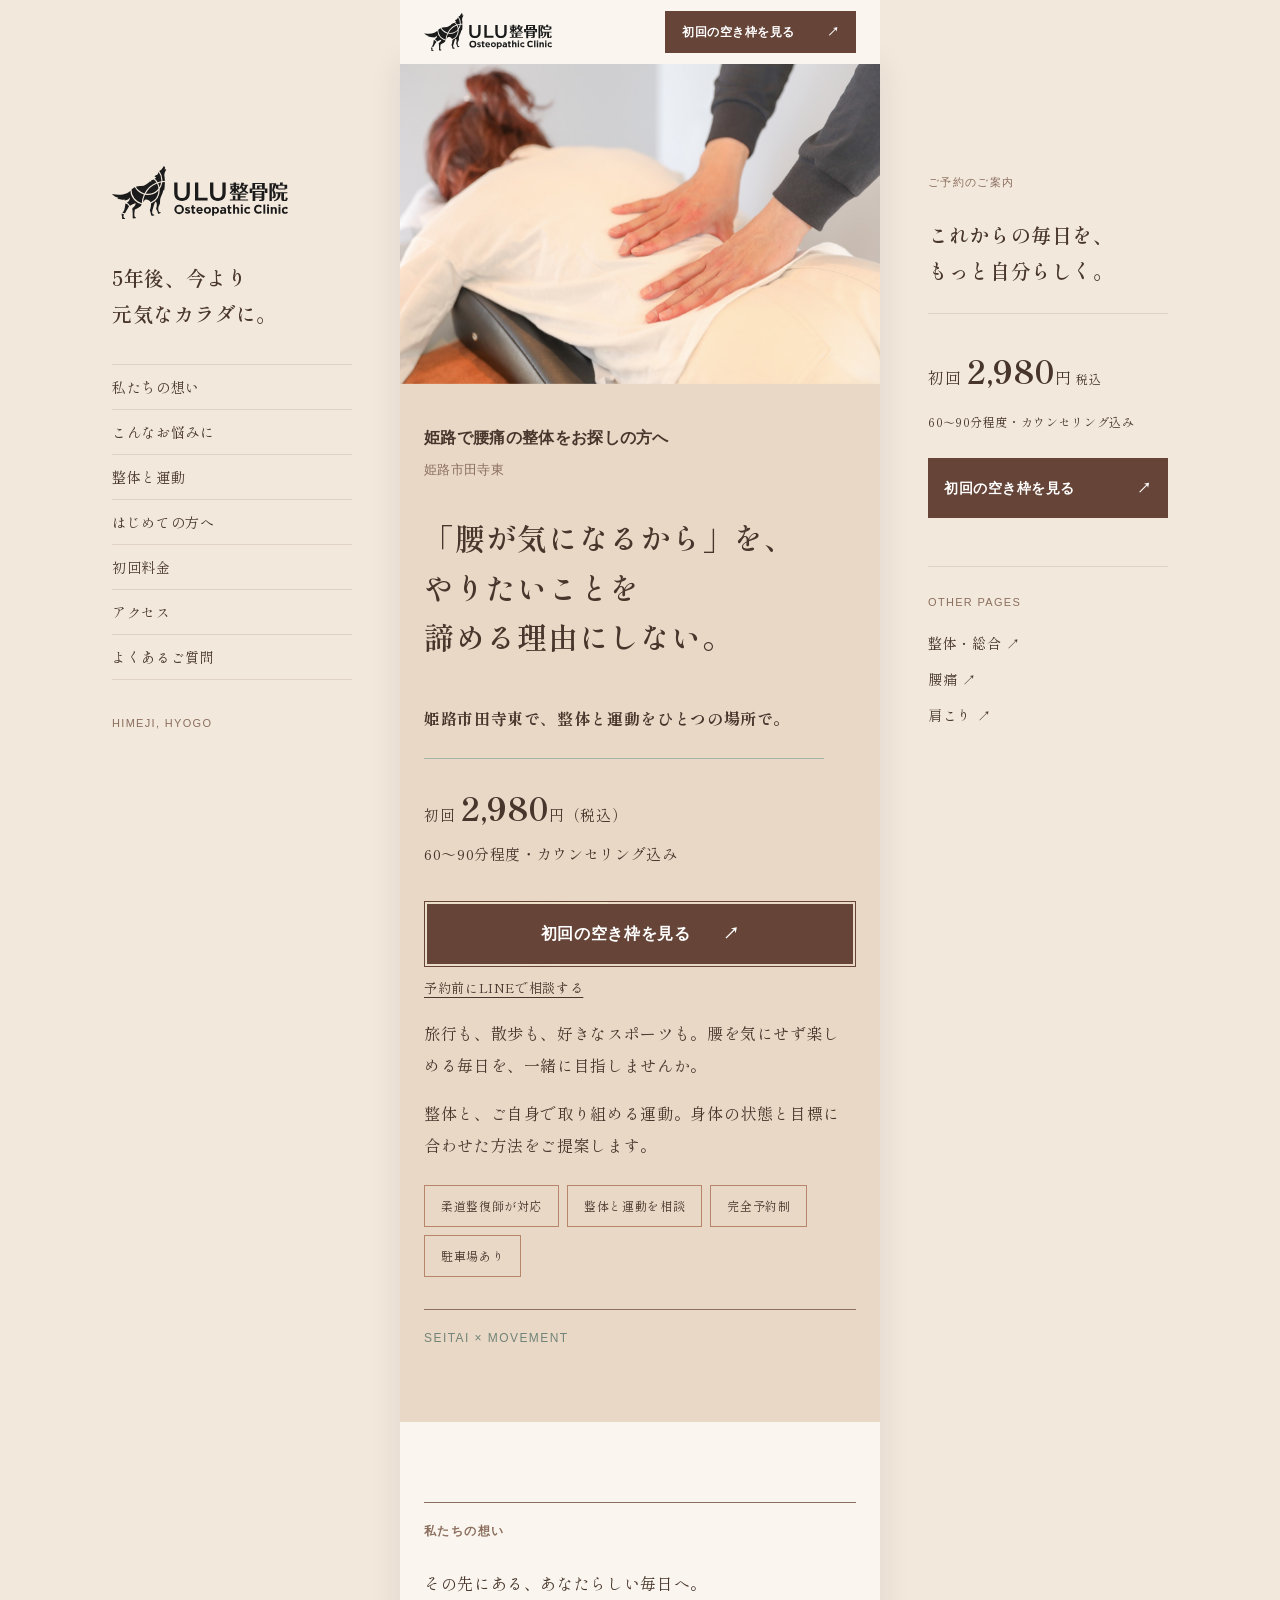
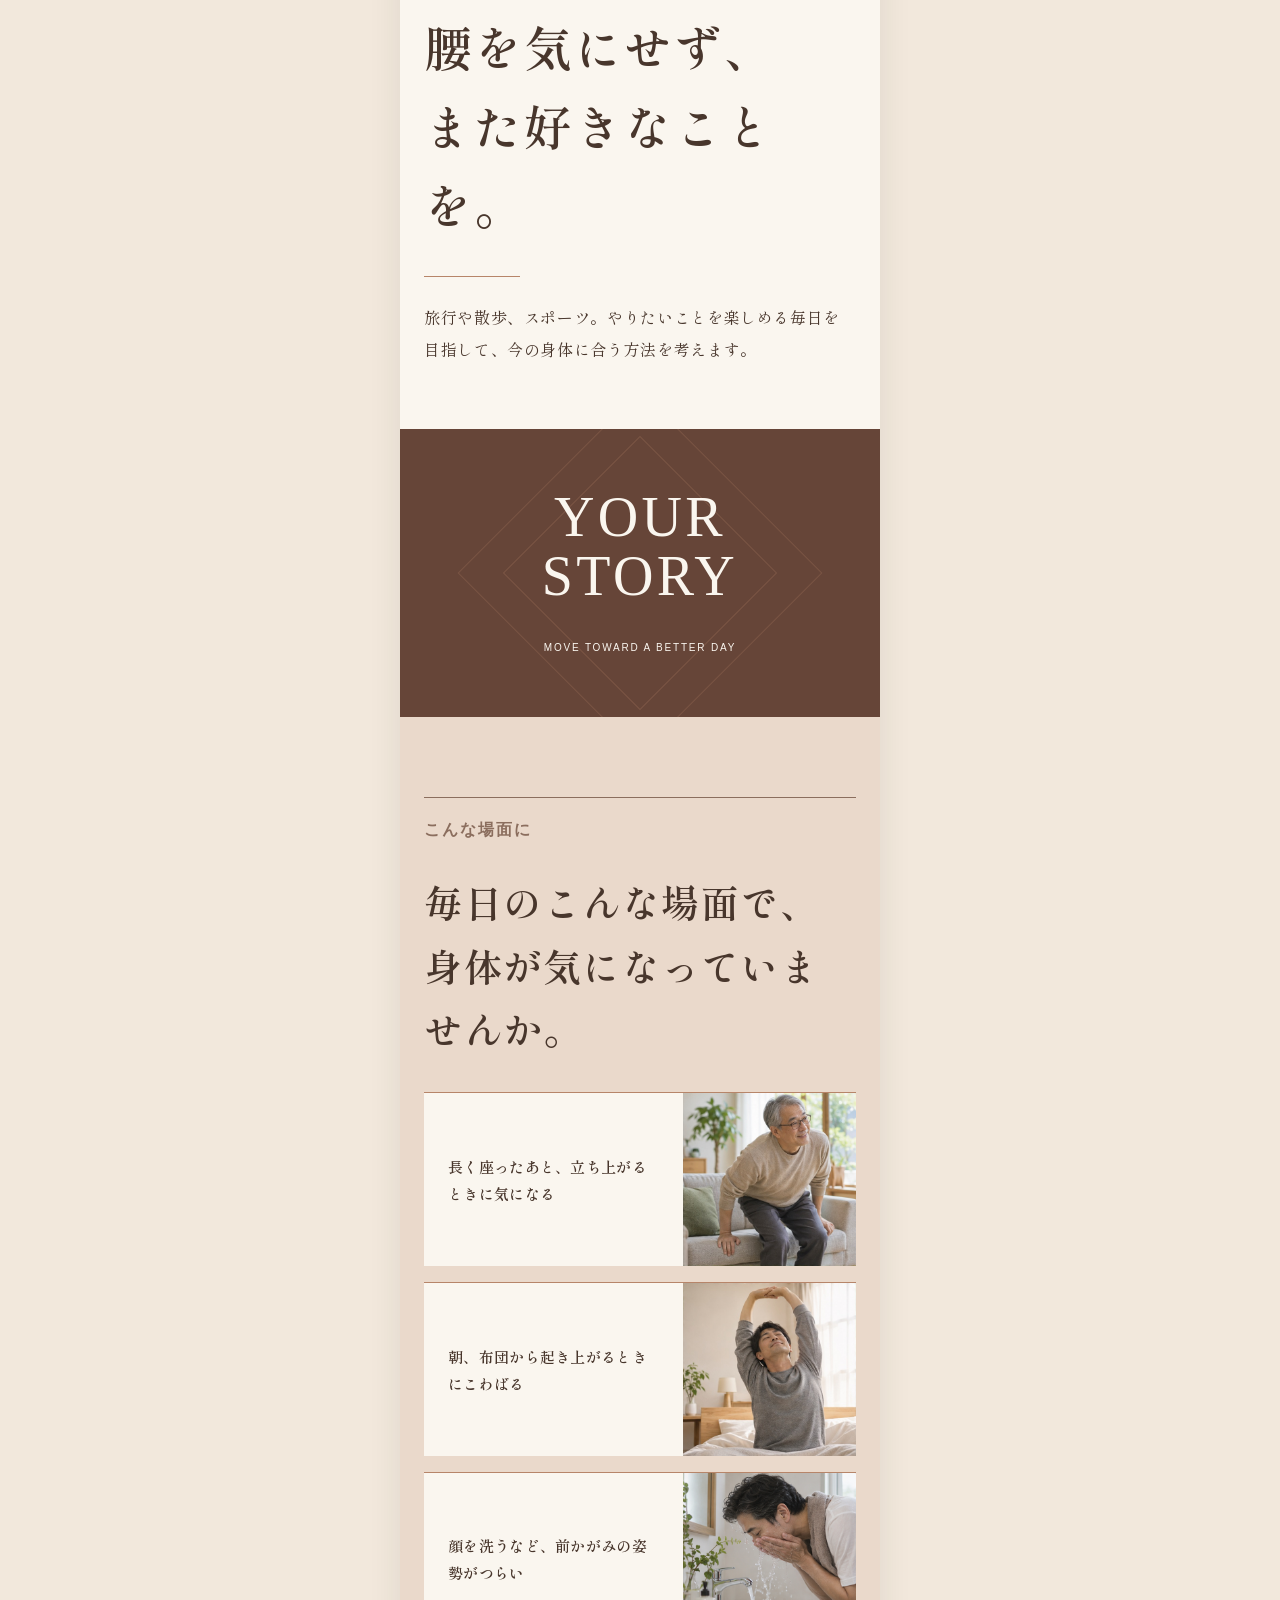
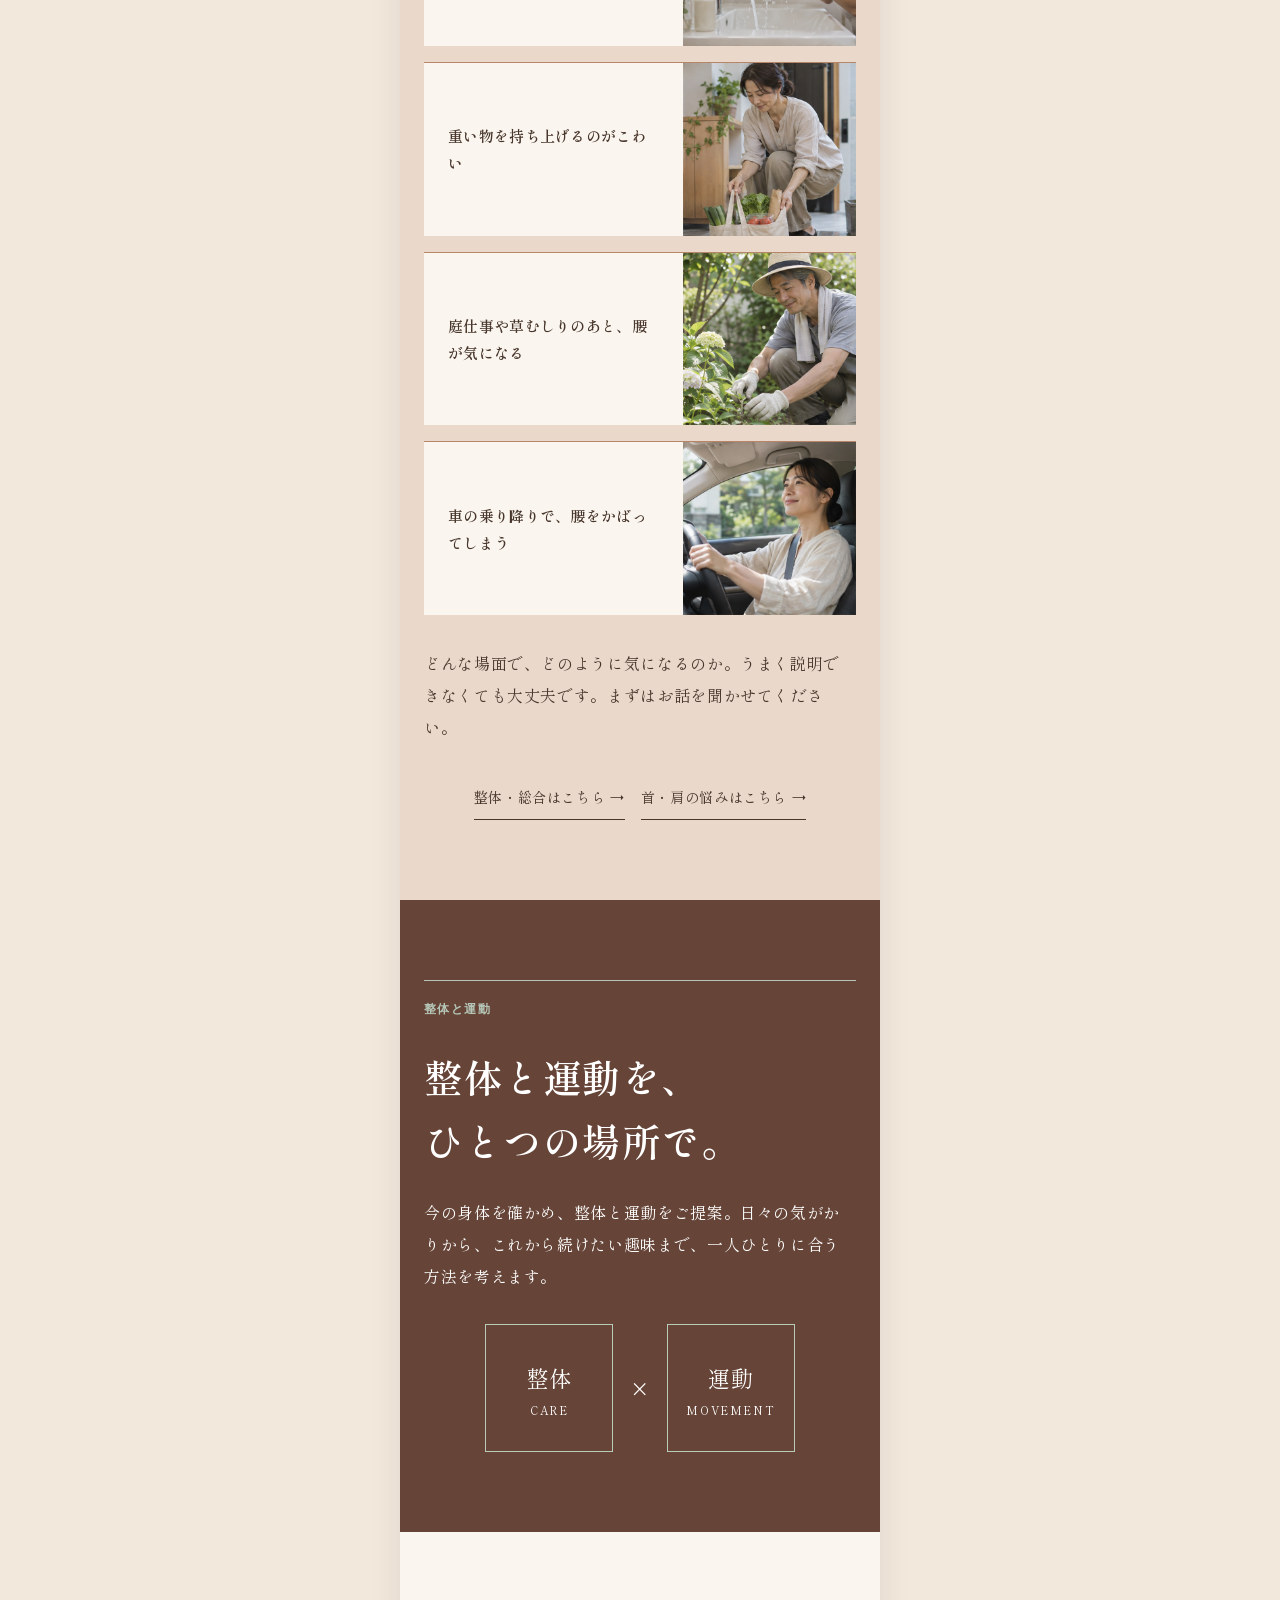
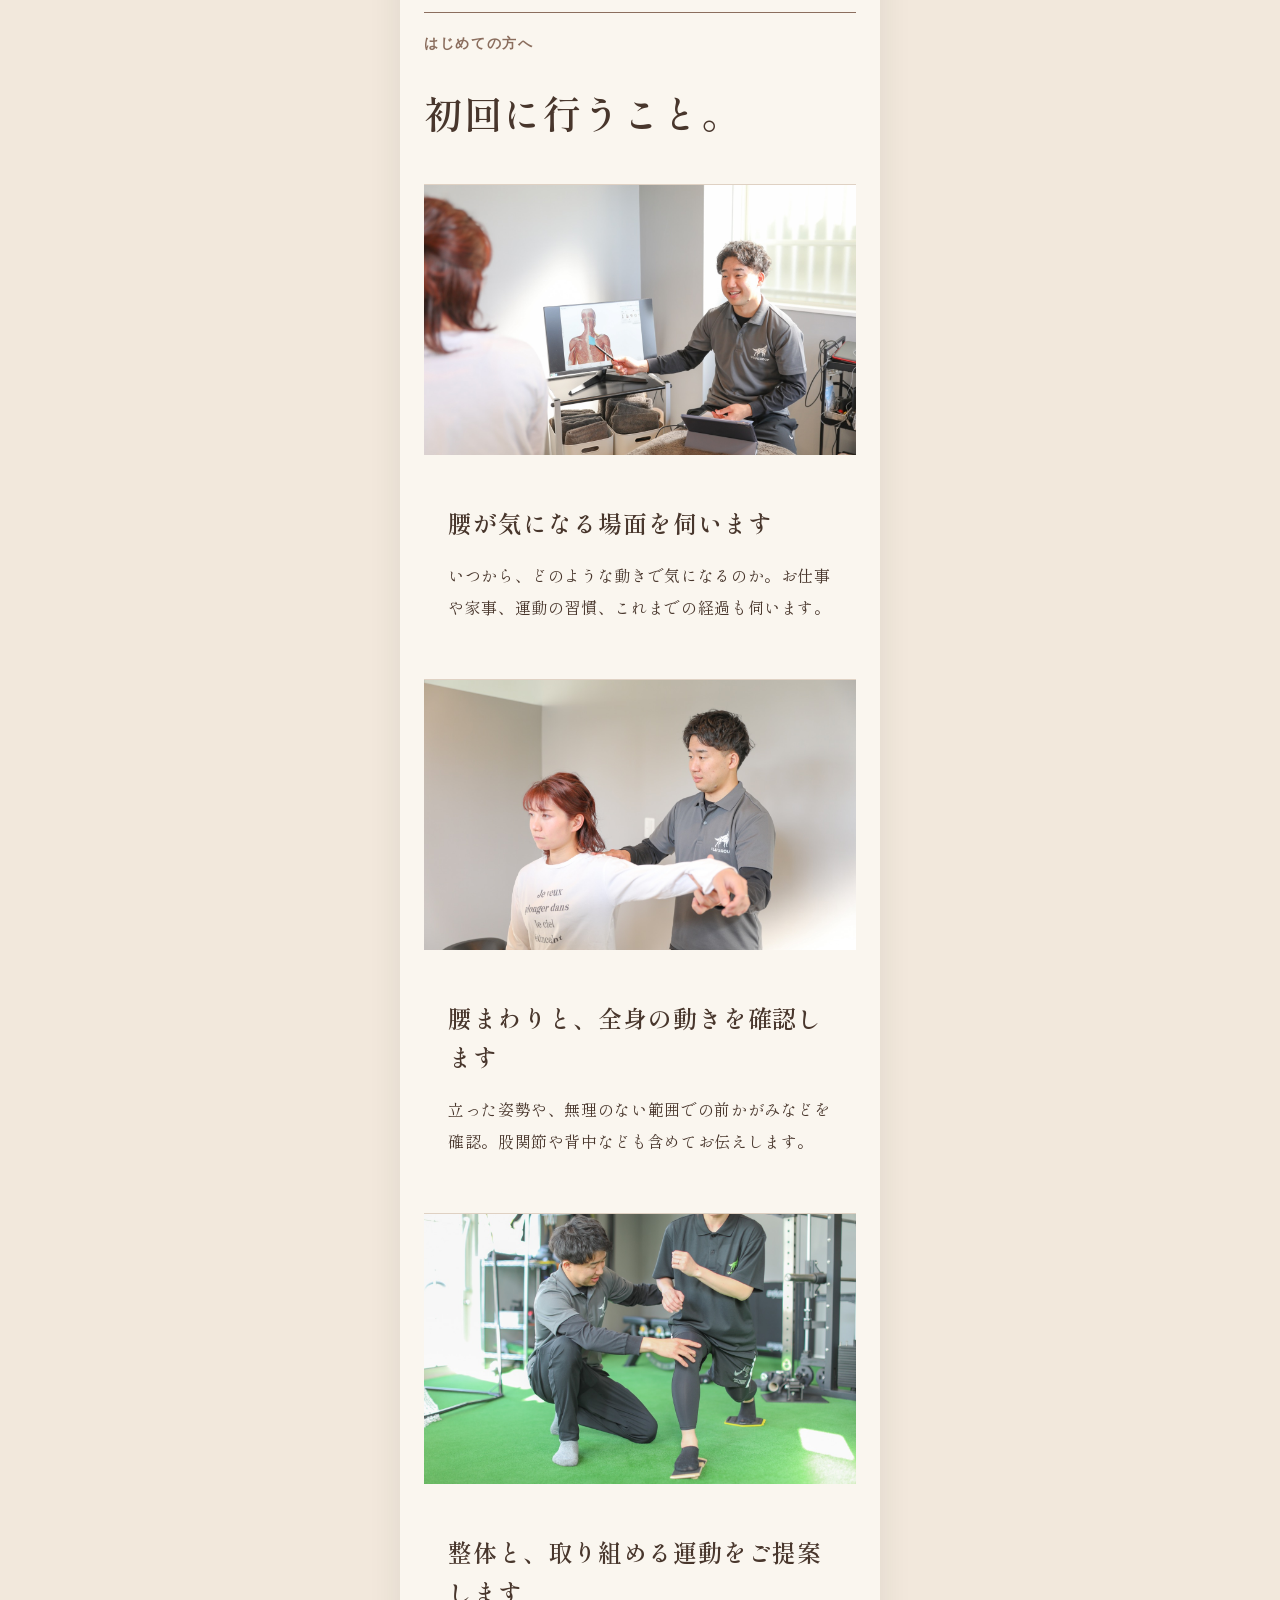
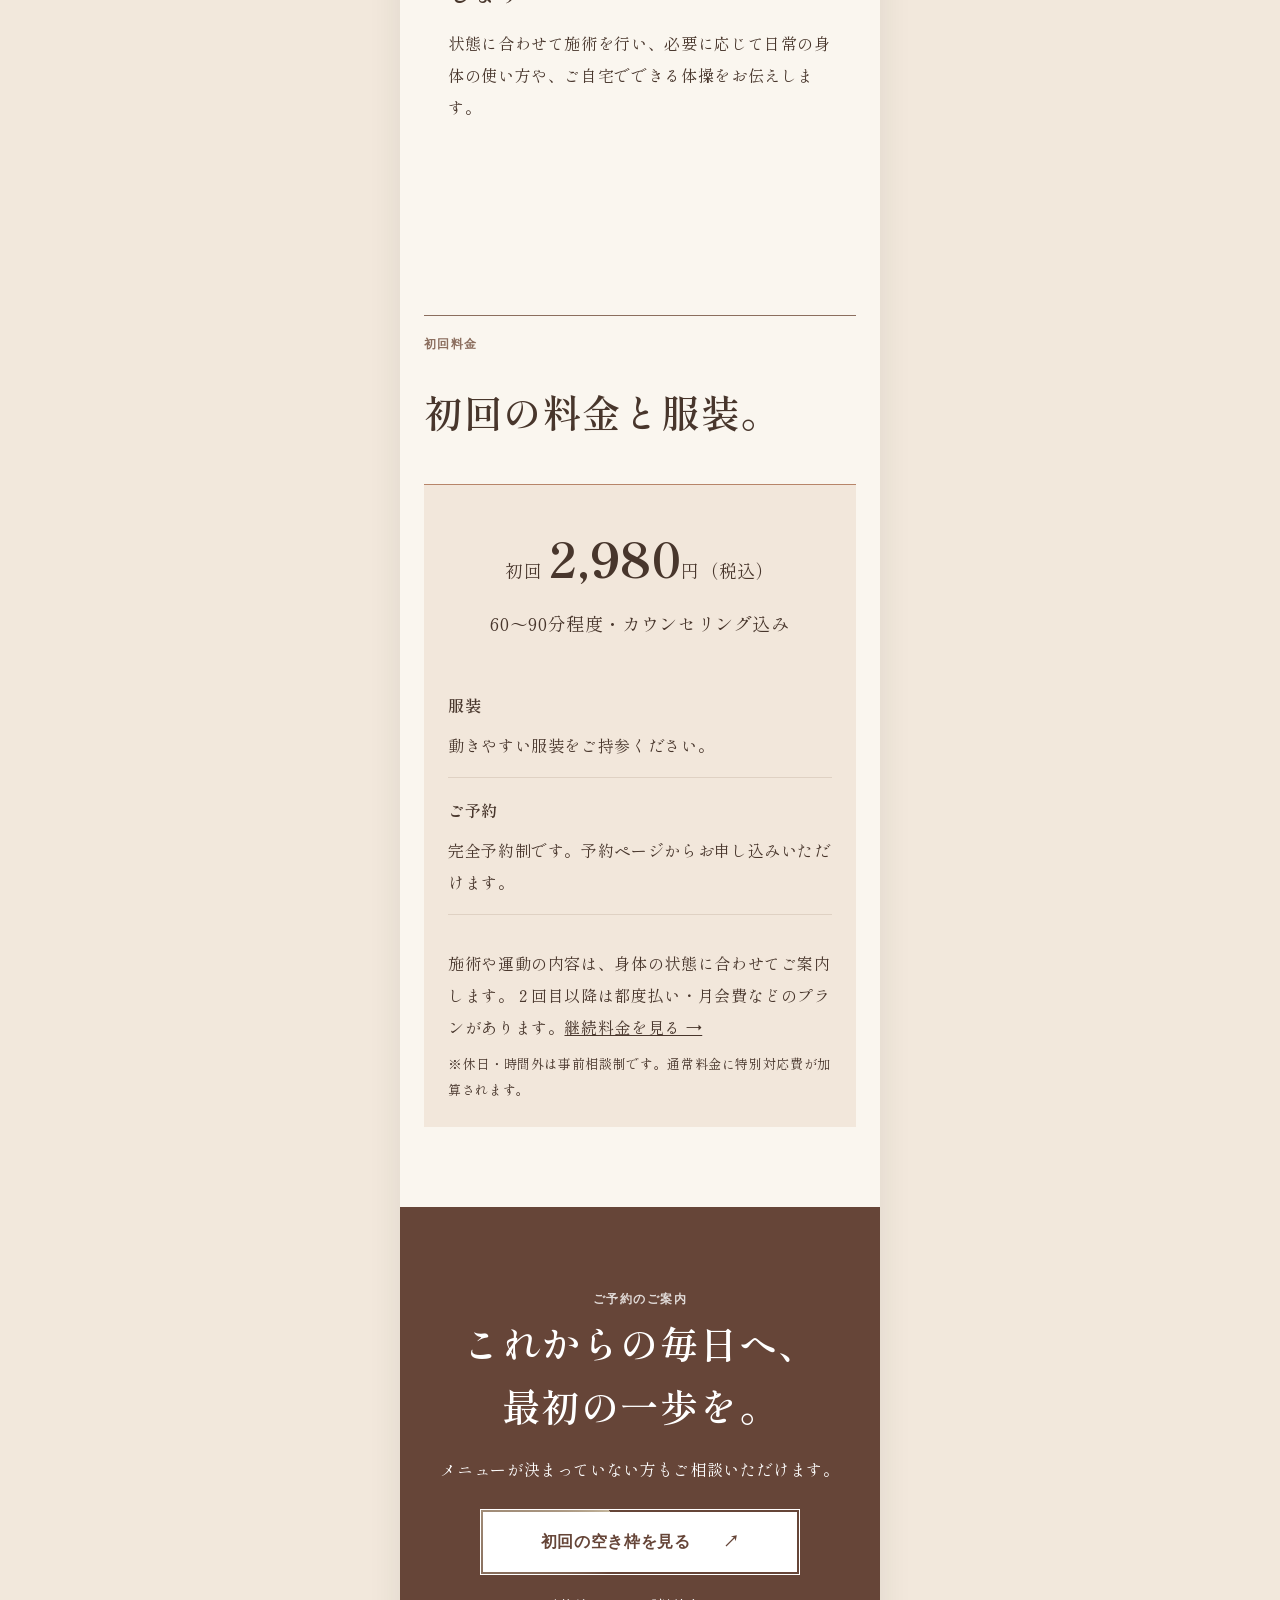
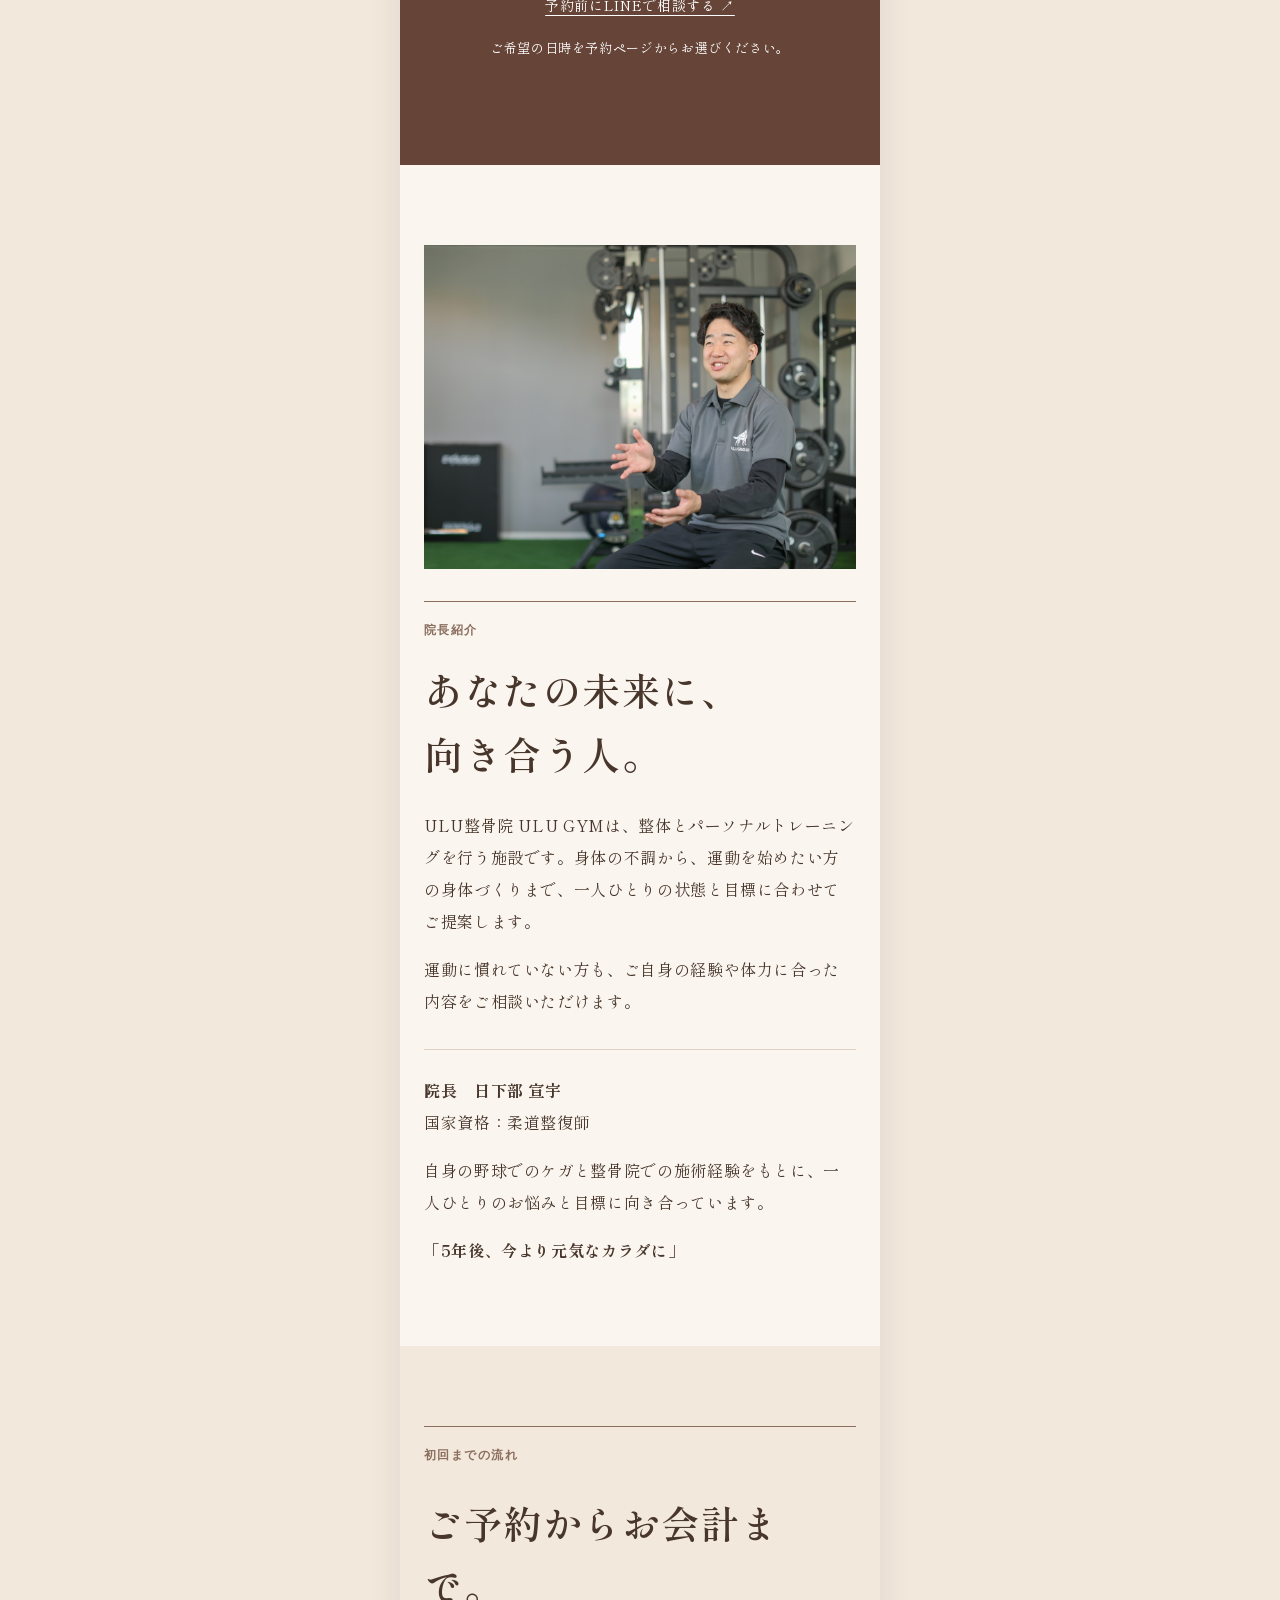
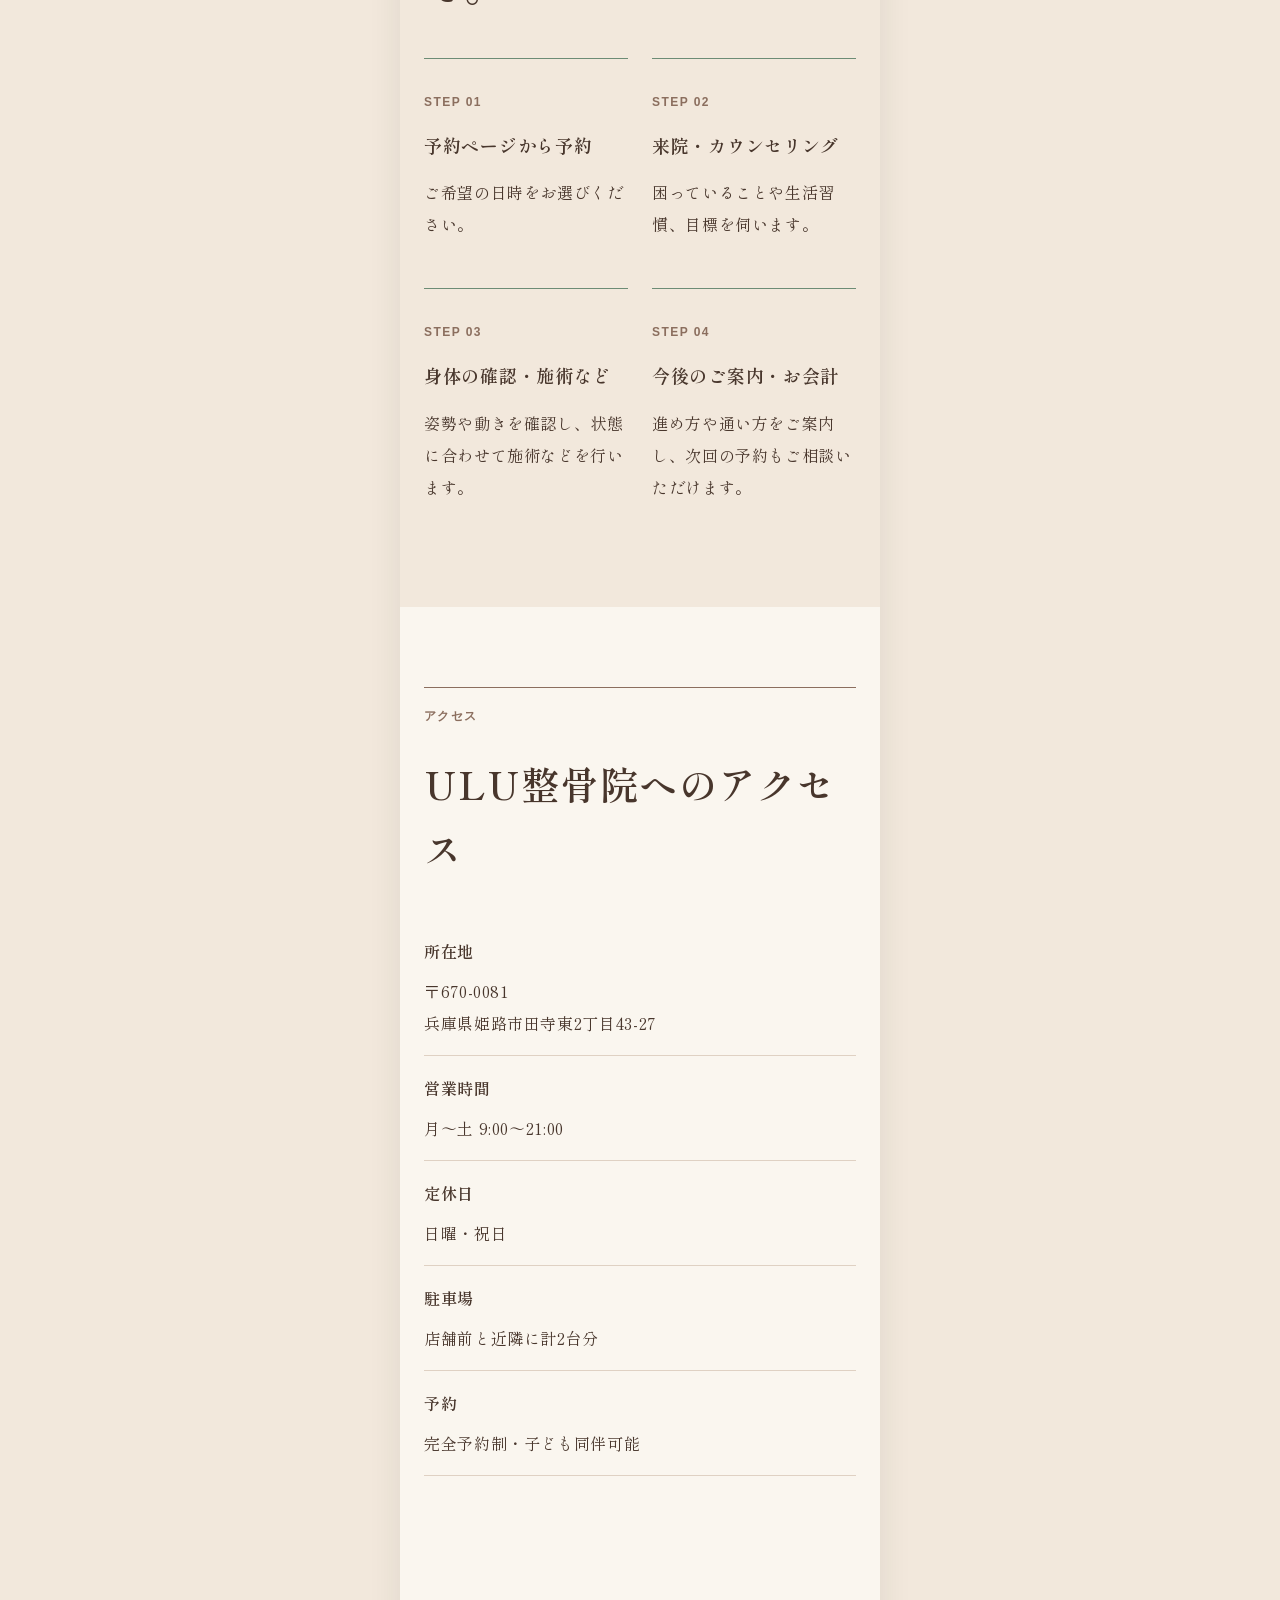
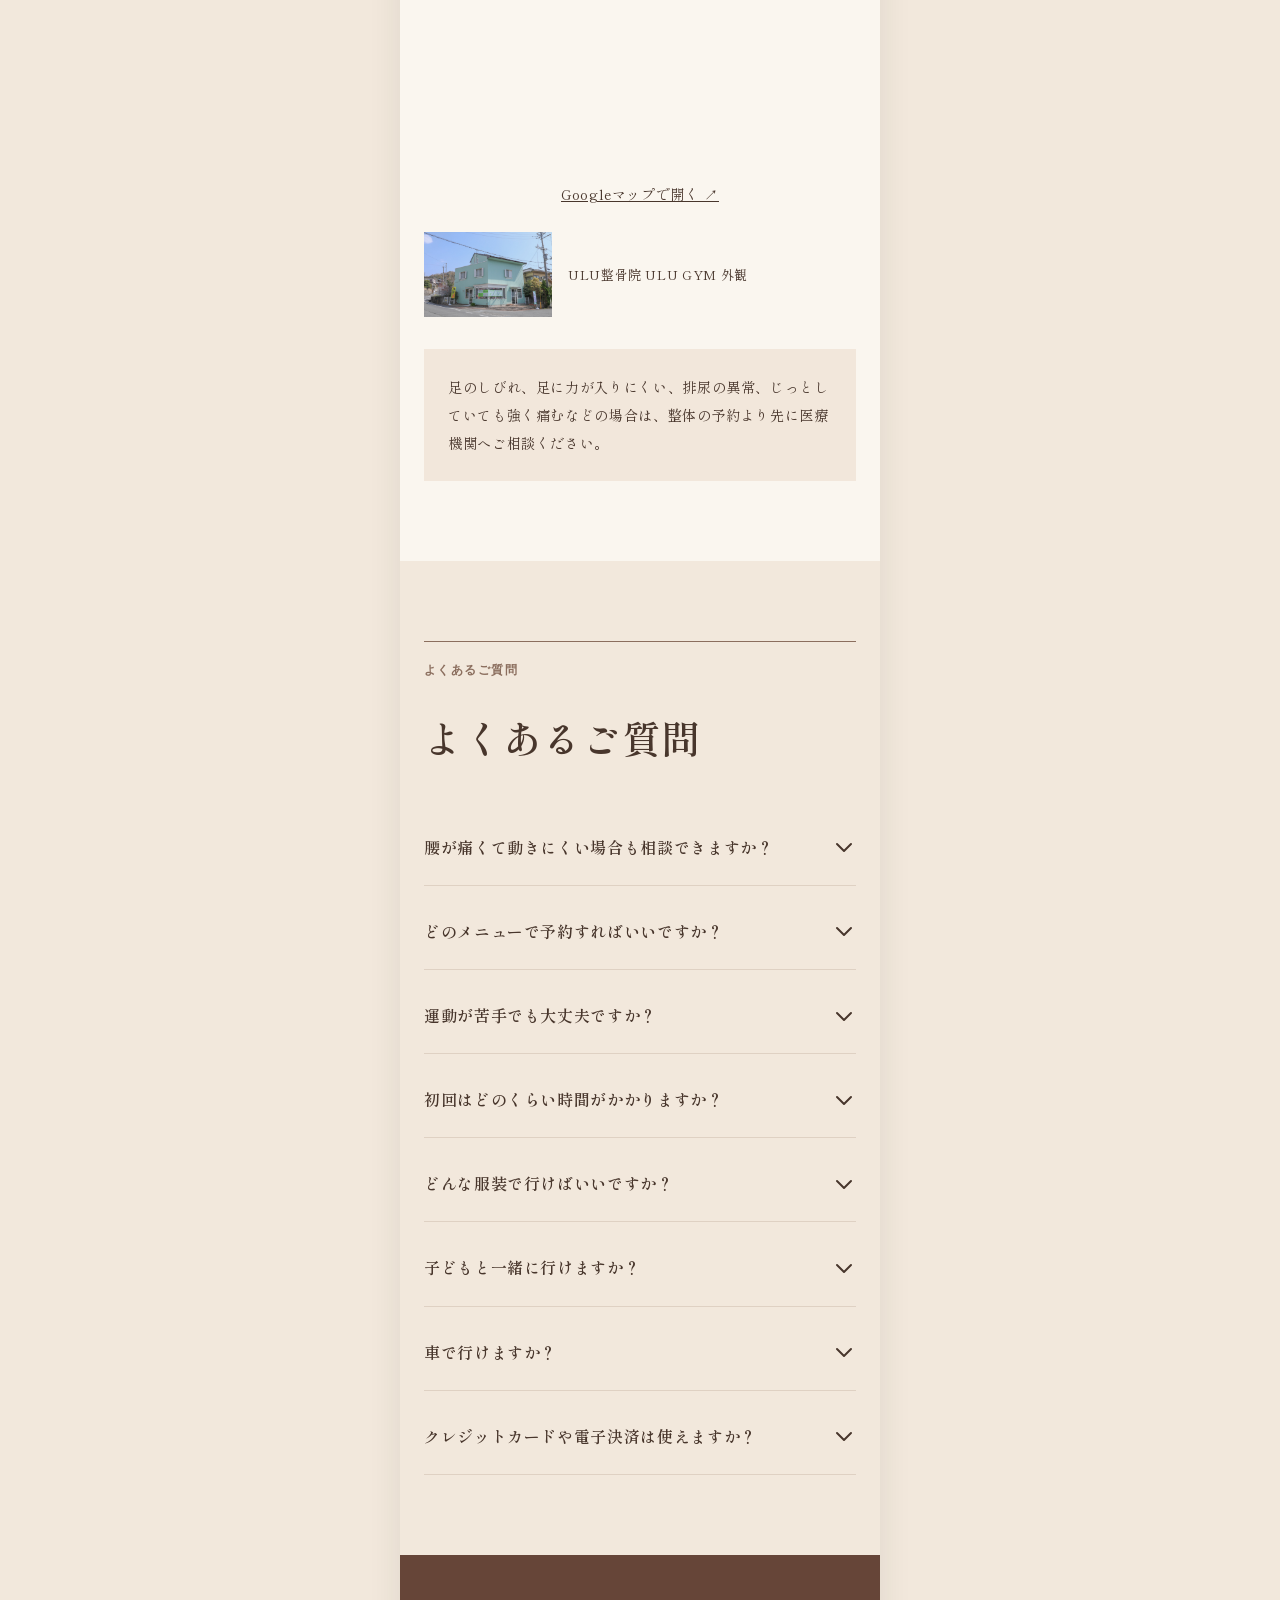
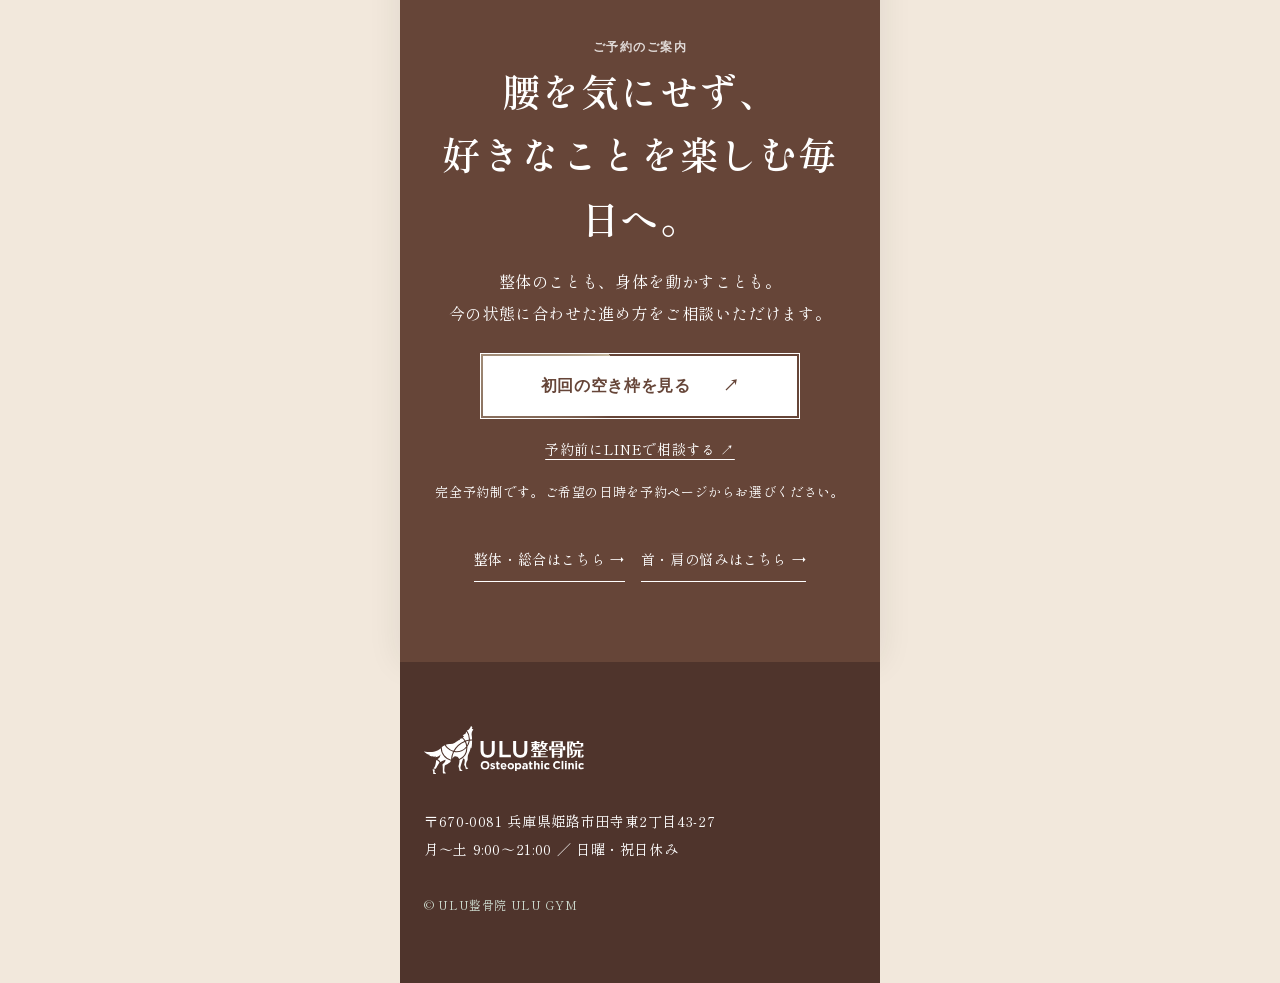
==== commit cebb1e1e: "Set initial visit price to 2980 yen across LPs" ====
--- a/back.html
+++ b/back.html
@@ -1 +1 @@
-<!doctype html><html lang="ja"><head><meta charset="utf-8"><meta name="viewport" content="width=device-width,initial-scale=1"><meta name="description" content="姫路で腰痛の整体をお探しの方へ。ULU整骨院は身体の状態を確認し、整体と運動で好きなことを楽しめる毎日を目指します。"><title>姫路で腰痛の整体をお探しの方へ｜ULU整骨院</title><link rel="stylesheet" href="style.css?v=15"><script defer src="motion.js?v=1"></script><script>(function(w,d,s,l,i){w[l]=w[l]||[];w[l].push({'gtm.start':new Date().getTime(),event:'gtm.js'});var f=d.getElementsByTagName(s)[0],j=d.createElement(s),dl=l!='dataLayer'?'&l='+l:'';j.async=true;j.src='https://www.googletagmanager.com/gtm.js?id='+i+dl;f.parentNode.insertBefore(j,f);})(window,document,'script','dataLayer','GTM-WN6FW2GV');</script><script defer src="tracking.js?v=1"></script></head><body data-theme="back"><noscript><iframe src="https://www.googletagmanager.com/ns.html?id=GTM-WN6FW2GV" height="0" width="0" style="display:none;visibility:hidden" title="Google Tag Manager"></iframe></noscript><header><a class="logo" href="index.html" aria-label="ULU整骨院 トップ"><img src="assets/ulu-clinic-logo-black.svg" alt="" width="136" height="40"></a><span>姫路市田寺東・完全予約制</span><a class="head-cta" href="https://appointment-system.net/book?src=lp_youtu">初回の空き枠を見る <b>↗</b></a></header><main id="app"><section id="top" class="hero"><div class="wrap hero-grid"><div class="hero-copy"><div class="eyebrow">姫路で腰痛の整体をお探しの方へ<span class="hero-location">姫路市田寺東</span></div><h1>「腰が気になるから」を、<br>やりたいことを<br>諦める理由にしない。</h1><p class="hero-promise">姫路市田寺東で、整体と運動をひとつの場所で。</p><div class="price-inline">初回 <strong>4,980</strong>円（税込）<br>60〜90分程度・カウンセリング込み</div><a class="button shimmer-button" href="https://appointment-system.net/book?src=lp_youtu"><span class="shimmer-spark" aria-hidden="true"><span class="shimmer-spin"></span></span><span class="shimmer-label">初回の空き枠を見る <span>↗</span></span></a><p class="note"><a href="https://lin.ee/pum599o">予約前にLINEで相談する</a></p><p>旅行も、散歩も、好きなスポーツも。腰を気にせず楽しめる毎日を、一緒に目指しませんか。</p><p>整体と、ご自身で取り組める運動。身体の状態と目標に合わせた方法をご提案します。</p><div class="tags"><span>柔道整復師が対応</span><span>整体と運動を相談</span><span>完全予約制</span><span>駐車場あり</span></div><div class="hero-kicker">SEITAI <span>×</span> MOVEMENT</div></div><div class="hero-photo"><img src="assets/back-care.jpg" alt="腰まわりの施術風景"></div></div></section><section id="vision" class="story-intro"><div class="wrap story-wrap"><div class="story-content"><div class="story-label">私たちの想い</div><p class="story-overline">その先にある、あなたらしい毎日へ。</p><h2>腰を気にせず、<br>また好きなことを。</h2><div class="story-line"></div><p>旅行や散歩、スポーツ。やりたいことを楽しめる毎日を目指して、今の身体に合う方法を考えます。</p></div><div class="story-image" aria-hidden="true"><span>YOUR<br>STORY</span><small>MOVE TOWARD A BETTER DAY</small></div></div></section><section id="scenes" class="section scene-section"><div class="wrap"><div class="section-head"><div class="en scene-heading">こんな場面に</div><h2>毎日のこんな場面で、<br>身体が気になっていませんか。</h2></div><div class="scenes"><div class="scene"><div class="scene-copy"><h3 class="scene-title">長く座ったあと、立ち上がるときに気になる</h3></div><div class="scene-photo" aria-hidden="true" style="background-image:url(assets/life-scenes.jpg);background-position:100% 0%"></div></div><div class="scene"><div class="scene-copy"><h3 class="scene-title">朝、布団から起き上がるときにこわばる</h3></div><div class="scene-photo" aria-hidden="true" style="background-image:url(assets/life-scenes.jpg);background-position:50% 100%"></div></div><div class="scene"><div class="scene-copy"><h3 class="scene-title">顔を洗うなど、前かがみの姿勢がつらい</h3></div><div class="scene-photo" aria-hidden="true" style="background-image:url(assets/scene-grid-a.png);background-position:0% 0%"></div></div><div class="scene"><div class="scene-copy"><h3 class="scene-title">重い物を持ち上げるのがこわい</h3></div><div class="scene-photo" aria-hidden="true" style="background-image:url(assets/scene-grid-a.png);background-position:50% 0%"></div></div><div class="scene"><div class="scene-copy"><h3 class="scene-title">庭仕事や草むしりのあと、腰が気になる</h3></div><div class="scene-photo" aria-hidden="true" style="background-image:url(assets/scene-grid-a.png);background-position:100% 0%"></div></div><div class="scene"><div class="scene-copy"><h3 class="scene-title">車の乗り降りで、腰をかばってしまう</h3></div><div class="scene-photo" aria-hidden="true" style="background-image:url(assets/life-scenes.jpg);background-position:50% 0%"></div></div></div><p class="after">どんな場面で、どのように気になるのか。うまく説明できなくても大丈夫です。まずはお話を聞かせてください。</p><div class="links"><a href="index.html">整体・総合はこちら →</a><a href="shoulder.html">首・肩の悩みはこちら →</a></div></div></section><section id="method" class="feature-section"><div class="wrap feature-wrap"><div><span class="feature-label">整体と運動</span><h2>整体と運動を、<br>ひとつの場所で。</h2><p>今の身体を確かめ、整体と運動をご提案。日々の気がかりから、これから続けたい趣味まで、一人ひとりに合う方法を考えます。</p></div><div class="feature-pair"><span>整体<small>CARE</small></span><b>×</b><span>運動<small>MOVEMENT</small></span></div></div></section><section id="first-visit" class="section soft first-section"><div class="wrap"><div class="section-head"><div class="en point-heading">はじめての方へ</div><h2>初回に行うこと。</h2></div><div class="points"><div class="point"><img src="assets/consultation.jpg" alt="身体についてお話を伺う様子" loading="lazy"><div class="point-copy"><h3>腰が気になる場面を伺います</h3><p>いつから、どのような動きで気になるのか。お仕事や家事、運動の習慣、これまでの経過も伺います。</p></div></div><div class="point"><img src="assets/shoulder-check.jpg" alt="身体の動きを確認する様子" loading="lazy"><div class="point-copy"><h3>腰まわりと、全身の動きを確認します</h3><p>立った姿勢や、無理のない範囲での前かがみなどを確認。股関節や背中なども含めてお伝えします。</p></div></div><div class="point"><img src="assets/movement.jpg" alt="身体の動かし方を確認する様子" loading="lazy"><div class="point-copy"><h3>整体と、取り組める運動をご提案します</h3><p>状態に合わせて施術を行い、必要に応じて日常の身体の使い方や、ご自宅でできる体操をお伝えします。</p></div></div></div></div></section><section id="price" class="section"><div class="wrap"><div class="section-head"><div class="en">初回料金</div><h2>初回の料金と服装。</h2></div><div class="pricebox"><div class="price-number">初回 <strong>4,980</strong>円（税込）<br><span>60〜90分程度・カウンセリング込み</span></div><dl><div><dt>服装</dt><dd>動きやすい服装をご持参ください。</dd></div><div><dt>ご予約</dt><dd>完全予約制です。予約ページからお申し込みいただけます。</dd></div></dl><p>施術や運動の内容は、身体の状態に合わせてご案内します。２回目以降は都度払い・月会費などのプランがあります。<a href="https://ulu-gym-seikotsu.com/introduce/price/">継続料金を見る →</a></p><p class="note">※休日・時間外は事前相談制です。通常料金に特別対応費が加算されます。</p></div></div></section><section class="cta"><div class="en">ご予約のご案内</div><h2>これからの毎日へ、<br>最初の一歩を。</h2><p>メニューが決まっていない方もご相談いただけます。</p><a class="button shimmer-button" href="https://appointment-system.net/book?src=lp_youtu"><span class="shimmer-spark" aria-hidden="true"><span class="shimmer-spin"></span></span><span class="shimmer-label">初回の空き枠を見る <span>↗</span></span></a><p class="line-consult"><a href="https://lin.ee/pum599o">予約前にLINEで相談する ↗</a></p><p class="note">ご希望の日時を予約ページからお選びください。</p></section><section class="section"><div class="wrap about"><img src="assets/director.jpg" alt="ULU整骨院 院長の紹介" loading="lazy"><div><div class="en">院長紹介</div><h2>あなたの未来に、<br>向き合う人。</h2><p>ULU整骨院 ULU GYMは、整体とパーソナルトレーニングを行う施設です。身体の不調から、運動を始めたい方の身体づくりまで、一人ひとりの状態と目標に合わせてご提案します。</p><p>運動に慣れていない方も、ご自身の経験や体力に合った内容をご相談いただけます。</p><div class="name"><b>院長　日下部 宣宇</b><br>国家資格：柔道整復師<p>自身の野球でのケガと整骨院での施術経験をもとに、一人ひとりのお悩みと目標に向き合っています。</p><b>「5年後、今より元気なカラダに」</b></div></div></div></section><section class="section soft"><div class="wrap"><div class="section-head"><div class="en">初回までの流れ</div><h2>ご予約からお会計まで。</h2></div><div class="steps"><div class="step"><b>STEP 01</b><h3>予約ページから予約</h3><p>ご希望の日時をお選びください。</p></div><div class="step"><b>STEP 02</b><h3>来院・カウンセリング</h3><p>困っていることや生活習慣、目標を伺います。</p></div><div class="step"><b>STEP 03</b><h3>身体の確認・施術など</h3><p>姿勢や動きを確認し、状態に合わせて施術などを行います。</p></div><div class="step"><b>STEP 04</b><h3>今後のご案内・お会計</h3><p>進め方や通い方をご案内し、次回の予約もご相談いただけます。</p></div></div></div></section><section id="access" class="section"><div class="wrap"><div class="section-head"><div class="en">アクセス</div><h2>ULU整骨院へのアクセス</h2></div><div class="access"><div><dl><div><dt>所在地</dt><dd>〒670-0081<br>兵庫県姫路市田寺東2丁目43-27</dd></div><div><dt>営業時間</dt><dd>月〜土 9:00〜21:00</dd></div><div><dt>定休日</dt><dd>日曜・祝日</dd></div><div><dt>駐車場</dt><dd>店舗前と近隣に計2台分</dd></div><div><dt>予約</dt><dd>完全予約制・子ども同伴可能</dd></div></dl></div><div><iframe class="map" title="ULU整骨院の地図" loading="lazy" src="https://maps.google.com/maps?q=%E5%85%B5%E5%BA%AB%E7%9C%8C%E5%A7%AB%E8%B7%AF%E5%B8%82%E7%94%B0%E5%AF%BA%E6%9D%B12%E4%B8%81%E7%9B%AE43-27&output=embed"></iframe><a class="map-link" href="https://www.google.com/maps/search/?api=1&amp;query=34.8591765%2C134.6760666">Googleマップで開く ↗</a></div></div><div class="access-photo"><img src="assets/clinic.jpg" alt="ULU整骨院 ULU GYMの外観" loading="lazy"><span>ULU整骨院 ULU GYM 外観</span></div><div class="warning">足のしびれ、足に力が入りにくい、排尿の異常、じっとしていても強く痛むなどの場合は、整体の予約より先に医療機関へご相談ください。</div></div></section><section id="faq" class="section soft"><div class="wrap"><div class="section-head"><div class="en">よくあるご質問</div><h2>よくあるご質問</h2></div><div class="faq"><details class="group"><summary><span>腰が痛くて動きにくい場合も相談できますか？</span><svg aria-hidden="true" xmlns="http://www.w3.org/2000/svg" fill="none" viewBox="0 0 24 24" stroke="currentColor"><path stroke-linecap="round" stroke-linejoin="round" stroke-width="2" d="M19 9l-7 7-7-7" /></svg></summary><div class="answer"><p>まずはLINEで現在の様子をお知らせください。状態によっては、先に医療機関での確認をご案内する場合があります。</p></div></details><details class="group"><summary><span>どのメニューで予約すればいいですか？</span><svg aria-hidden="true" xmlns="http://www.w3.org/2000/svg" fill="none" viewBox="0 0 24 24" stroke="currentColor"><path stroke-linecap="round" stroke-linejoin="round" stroke-width="2" d="M19 9l-7 7-7-7" /></svg></summary><div class="answer"><p>迷う場合は、<a href="https://lin.ee/pum599o">LINEでお悩みやご希望をお知らせください</a>。身体の状態と目的を伺い、合う内容をご提案します。</p></div></details><details class="group"><summary><span>運動が苦手でも大丈夫ですか？</span><svg aria-hidden="true" xmlns="http://www.w3.org/2000/svg" fill="none" viewBox="0 0 24 24" stroke="currentColor"><path stroke-linecap="round" stroke-linejoin="round" stroke-width="2" d="M19 9l-7 7-7-7" /></svg></summary><div class="answer"><p>運動経験や体力、身体の状態に合わせた内容をご提案します。運動に慣れていない方もご相談ください。</p></div></details><details class="group"><summary><span>初回はどのくらい時間がかかりますか？</span><svg aria-hidden="true" xmlns="http://www.w3.org/2000/svg" fill="none" viewBox="0 0 24 24" stroke="currentColor"><path stroke-linecap="round" stroke-linejoin="round" stroke-width="2" d="M19 9l-7 7-7-7" /></svg></summary><div class="answer"><p>カウンセリングを含めて60〜90分程度です。時間に余裕をもってお越しください。</p></div></details><details class="group"><summary><span>どんな服装で行けばいいですか？</span><svg aria-hidden="true" xmlns="http://www.w3.org/2000/svg" fill="none" viewBox="0 0 24 24" stroke="currentColor"><path stroke-linecap="round" stroke-linejoin="round" stroke-width="2" d="M19 9l-7 7-7-7" /></svg></summary><div class="answer"><p>Tシャツやジャージなど、動きやすい服装をご持参ください。</p></div></details><details class="group"><summary><span>子どもと一緒に行けますか？</span><svg aria-hidden="true" xmlns="http://www.w3.org/2000/svg" fill="none" viewBox="0 0 24 24" stroke="currentColor"><path stroke-linecap="round" stroke-linejoin="round" stroke-width="2" d="M19 9l-7 7-7-7" /></svg></summary><div class="answer"><p>はい。子ども同伴でお越しいただけます。ご予約時にお知らせください。</p></div></details><details class="group"><summary><span>車で行けますか？</span><svg aria-hidden="true" xmlns="http://www.w3.org/2000/svg" fill="none" viewBox="0 0 24 24" stroke="currentColor"><path stroke-linecap="round" stroke-linejoin="round" stroke-width="2" d="M19 9l-7 7-7-7" /></svg></summary><div class="answer"><p>はい。店舗前と近隣に、計2台分の駐車場があります。</p></div></details><details class="group"><summary><span>クレジットカードや電子決済は使えますか？</span><svg aria-hidden="true" xmlns="http://www.w3.org/2000/svg" fill="none" viewBox="0 0 24 24" stroke="currentColor"><path stroke-linecap="round" stroke-linejoin="round" stroke-width="2" d="M19 9l-7 7-7-7" /></svg></summary><div class="answer"><p>はい。クレジットカード・電子決済に対応しています。</p></div></details></div></div></section><section class="cta"><div class="en">ご予約のご案内</div><h2>腰を気にせず、<br>好きなことを楽しむ毎日へ。</h2><p>整体のことも、身体を動かすことも。<br>今の状態に合わせた進め方をご相談いただけます。</p><a class="button shimmer-button" href="https://appointment-system.net/book?src=lp_youtu"><span class="shimmer-spark" aria-hidden="true"><span class="shimmer-spin"></span></span><span class="shimmer-label">初回の空き枠を見る <span>↗</span></span></a><p class="line-consult"><a href="https://lin.ee/pum599o">予約前にLINEで相談する ↗</a></p><p class="note">完全予約制です。ご希望の日時を予約ページからお選びください。</p><div class="links"><a href="index.html">整体・総合はこちら →</a><a href="shoulder.html">首・肩の悩みはこちら →</a></div></section></main><footer><div class="wrap"><a class="logo" href="index.html" aria-label="ULU整骨院 トップ"><img src="assets/ulu-clinic-logo-white.svg" alt="" width="160" height="48"></a><p>〒670-0081 兵庫県姫路市田寺東2丁目43-27<br>月〜土 9:00〜21:00 ／ 日曜・祝日休み</p><small>© ULU整骨院 ULU GYM</small></div></footer><aside class="mobile-booking" aria-label="初回予約"><div><span>初回</span><strong>4,980円</strong><small>（税込）</small></div><a href="https://appointment-system.net/book?src=lp_youtu">初回の空き枠を見る <span aria-hidden="true">↗</span></a></aside><aside class="desktop-left" aria-label="ページ内のご案内"><div class="rail-inner"><a class="rail-brand" href="#top" aria-label="ページの先頭へ"><img src="assets/ulu-clinic-logo-black.svg" alt="ULU整骨院" width="176" height="56"></a><p class="rail-intro">5年後、今より<br>元気なカラダに。</p><nav aria-label="ページ内メニュー"><a href="#vision">私たちの想い</a><a href="#scenes">こんなお悩みに</a><a href="#method">整体と運動</a><a href="#first-visit">はじめての方へ</a><a href="#price">初回料金</a><a href="#access">アクセス</a><a href="#faq">よくあるご質問</a></nav><span class="rail-location">HIMEJI, HYOGO</span></div></aside><aside class="desktop-right" aria-label="ご予約と関連ページ"><div class="rail-inner"><p class="rail-label">ご予約のご案内</p><p class="rail-heading">これからの毎日を、<br>もっと自分らしく。</p><div class="rail-price">初回 <strong>4,980</strong>円 <small>税込</small></div><p class="rail-note">60〜90分程度・カウンセリング込み</p><a class="rail-book" href="https://appointment-system.net/book?src=lp_youtu">初回の空き枠を見る <span aria-hidden="true">↗</span></a><div class="rail-links"><span>OTHER PAGES</span><a href="index.html">整体・総合 ↗</a><a href="back.html">腰痛 ↗</a><a href="shoulder.html">肩こり ↗</a></div></div></aside></body></html>
+<!doctype html><html lang="ja"><head><meta charset="utf-8"><meta name="viewport" content="width=device-width,initial-scale=1"><meta name="description" content="姫路で腰痛の整体をお探しの方へ。ULU整骨院は身体の状態を確認し、整体と運動で好きなことを楽しめる毎日を目指します。"><title>姫路で腰痛の整体をお探しの方へ｜ULU整骨院</title><link rel="stylesheet" href="style.css?v=16"><script defer src="motion.js?v=1"></script><script>(function(w,d,s,l,i){w[l]=w[l]||[];w[l].push({'gtm.start':new Date().getTime(),event:'gtm.js'});var f=d.getElementsByTagName(s)[0],j=d.createElement(s),dl=l!='dataLayer'?'&l='+l:'';j.async=true;j.src='https://www.googletagmanager.com/gtm.js?id='+i+dl;f.parentNode.insertBefore(j,f);})(window,document,'script','dataLayer','GTM-WN6FW2GV');</script><script defer src="tracking.js?v=1"></script></head><body data-theme="back"><noscript><iframe src="https://www.googletagmanager.com/ns.html?id=GTM-WN6FW2GV" height="0" width="0" style="display:none;visibility:hidden" title="Google Tag Manager"></iframe></noscript><header><a class="logo" href="index.html" aria-label="ULU整骨院 トップ"><img src="assets/ulu-clinic-logo-black.svg" alt="" width="136" height="40"></a><span>姫路市田寺東・完全予約制</span><a class="head-cta" href="https://appointment-system.net/book?src=lp_youtu">初回の空き枠を見る <b>↗</b></a></header><main id="app"><section id="top" class="hero"><div class="wrap hero-grid"><div class="hero-copy"><div class="eyebrow">姫路で腰痛の整体をお探しの方へ<span class="hero-location">姫路市田寺東</span></div><h1>「腰が気になるから」を、<br>やりたいことを<br>諦める理由にしない。</h1><p class="hero-promise">姫路市田寺東で、整体と運動をひとつの場所で。</p><div class="price-inline">初回 <strong>2,980</strong>円（税込）<br>60〜90分程度・カウンセリング込み</div><a class="button shimmer-button" href="https://appointment-system.net/book?src=lp_youtu"><span class="shimmer-spark" aria-hidden="true"><span class="shimmer-spin"></span></span><span class="shimmer-label">初回の空き枠を見る <span>↗</span></span></a><p class="note"><a href="https://lin.ee/pum599o">予約前にLINEで相談する</a></p><p>旅行も、散歩も、好きなスポーツも。腰を気にせず楽しめる毎日を、一緒に目指しませんか。</p><p>整体と、ご自身で取り組める運動。身体の状態と目標に合わせた方法をご提案します。</p><div class="tags"><span>柔道整復師が対応</span><span>整体と運動を相談</span><span>完全予約制</span><span>駐車場あり</span></div><div class="hero-kicker">SEITAI <span>×</span> MOVEMENT</div></div><div class="hero-photo"><img src="assets/back-care.jpg" alt="腰まわりの施術風景"></div></div></section><section id="vision" class="story-intro"><div class="wrap story-wrap"><div class="story-content"><div class="story-label">私たちの想い</div><p class="story-overline">その先にある、あなたらしい毎日へ。</p><h2>腰を気にせず、<br>また好きなことを。</h2><div class="story-line"></div><p>旅行や散歩、スポーツ。やりたいことを楽しめる毎日を目指して、今の身体に合う方法を考えます。</p></div><div class="story-image" aria-hidden="true"><span>YOUR<br>STORY</span><small>MOVE TOWARD A BETTER DAY</small></div></div></section><section id="scenes" class="section scene-section"><div class="wrap"><div class="section-head"><div class="en scene-heading">こんな場面に</div><h2>毎日のこんな場面で、<br>身体が気になっていませんか。</h2></div><div class="scenes"><div class="scene"><div class="scene-copy"><h3 class="scene-title">長く座ったあと、立ち上がるときに気になる</h3></div><div class="scene-photo" aria-hidden="true" style="background-image:url(assets/life-scenes.jpg);background-position:100% 0%"></div></div><div class="scene"><div class="scene-copy"><h3 class="scene-title">朝、布団から起き上がるときにこわばる</h3></div><div class="scene-photo" aria-hidden="true" style="background-image:url(assets/life-scenes.jpg);background-position:50% 100%"></div></div><div class="scene"><div class="scene-copy"><h3 class="scene-title">顔を洗うなど、前かがみの姿勢がつらい</h3></div><div class="scene-photo" aria-hidden="true" style="background-image:url(assets/scene-grid-a.png);background-position:0% 0%"></div></div><div class="scene"><div class="scene-copy"><h3 class="scene-title">重い物を持ち上げるのがこわい</h3></div><div class="scene-photo" aria-hidden="true" style="background-image:url(assets/scene-grid-a.png);background-position:50% 0%"></div></div><div class="scene"><div class="scene-copy"><h3 class="scene-title">庭仕事や草むしりのあと、腰が気になる</h3></div><div class="scene-photo" aria-hidden="true" style="background-image:url(assets/scene-grid-a.png);background-position:100% 0%"></div></div><div class="scene"><div class="scene-copy"><h3 class="scene-title">車の乗り降りで、腰をかばってしまう</h3></div><div class="scene-photo" aria-hidden="true" style="background-image:url(assets/life-scenes.jpg);background-position:50% 0%"></div></div></div><p class="after">どんな場面で、どのように気になるのか。うまく説明できなくても大丈夫です。まずはお話を聞かせてください。</p><div class="links"><a href="index.html">整体・総合はこちら →</a><a href="shoulder.html">首・肩の悩みはこちら →</a></div></div></section><section id="method" class="feature-section"><div class="wrap feature-wrap"><div><span class="feature-label">整体と運動</span><h2>整体と運動を、<br>ひとつの場所で。</h2><p>今の身体を確かめ、整体と運動をご提案。日々の気がかりから、これから続けたい趣味まで、一人ひとりに合う方法を考えます。</p></div><div class="feature-pair"><span>整体<small>CARE</small></span><b>×</b><span>運動<small>MOVEMENT</small></span></div></div></section><section id="first-visit" class="section soft first-section"><div class="wrap"><div class="section-head"><div class="en point-heading">はじめての方へ</div><h2>初回に行うこと。</h2></div><div class="points"><div class="point"><img src="assets/consultation.jpg" alt="身体についてお話を伺う様子" loading="lazy"><div class="point-copy"><h3>腰が気になる場面を伺います</h3><p>いつから、どのような動きで気になるのか。お仕事や家事、運動の習慣、これまでの経過も伺います。</p></div></div><div class="point"><img src="assets/shoulder-check.jpg" alt="身体の動きを確認する様子" loading="lazy"><div class="point-copy"><h3>腰まわりと、全身の動きを確認します</h3><p>立った姿勢や、無理のない範囲での前かがみなどを確認。股関節や背中なども含めてお伝えします。</p></div></div><div class="point"><img src="assets/movement.jpg" alt="身体の動かし方を確認する様子" loading="lazy"><div class="point-copy"><h3>整体と、取り組める運動をご提案します</h3><p>状態に合わせて施術を行い、必要に応じて日常の身体の使い方や、ご自宅でできる体操をお伝えします。</p></div></div></div></div></section><section id="price" class="section"><div class="wrap"><div class="section-head"><div class="en">初回料金</div><h2>初回の料金と服装。</h2></div><div class="pricebox"><div class="price-number">初回 <strong>2,980</strong>円（税込）<br><span>60〜90分程度・カウンセリング込み</span></div><dl><div><dt>服装</dt><dd>動きやすい服装をご持参ください。</dd></div><div><dt>ご予約</dt><dd>完全予約制です。予約ページからお申し込みいただけます。</dd></div></dl><p>施術や運動の内容は、身体の状態に合わせてご案内します。２回目以降は都度払い・月会費などのプランがあります。<a href="https://ulu-gym-seikotsu.com/introduce/price/">継続料金を見る →</a></p><p class="note">※休日・時間外は事前相談制です。通常料金に特別対応費が加算されます。</p></div></div></section><section class="cta"><div class="en">ご予約のご案内</div><h2>これからの毎日へ、<br>最初の一歩を。</h2><p>メニューが決まっていない方もご相談いただけます。</p><a class="button shimmer-button" href="https://appointment-system.net/book?src=lp_youtu"><span class="shimmer-spark" aria-hidden="true"><span class="shimmer-spin"></span></span><span class="shimmer-label">初回の空き枠を見る <span>↗</span></span></a><p class="line-consult"><a href="https://lin.ee/pum599o">予約前にLINEで相談する ↗</a></p><p class="note">ご希望の日時を予約ページからお選びください。</p></section><section class="section"><div class="wrap about"><img src="assets/director.jpg" alt="ULU整骨院 院長の紹介" loading="lazy"><div><div class="en">院長紹介</div><h2>あなたの未来に、<br>向き合う人。</h2><p>ULU整骨院 ULU GYMは、整体とパーソナルトレーニングを行う施設です。身体の不調から、運動を始めたい方の身体づくりまで、一人ひとりの状態と目標に合わせてご提案します。</p><p>運動に慣れていない方も、ご自身の経験や体力に合った内容をご相談いただけます。</p><div class="name"><b>院長　日下部 宣宇</b><br>国家資格：柔道整復師<p>自身の野球でのケガと整骨院での施術経験をもとに、一人ひとりのお悩みと目標に向き合っています。</p><b>「5年後、今より元気なカラダに」</b></div></div></div></section><section class="section soft"><div class="wrap"><div class="section-head"><div class="en">初回までの流れ</div><h2>ご予約からお会計まで。</h2></div><div class="steps"><div class="step"><b>STEP 01</b><h3>予約ページから予約</h3><p>ご希望の日時をお選びください。</p></div><div class="step"><b>STEP 02</b><h3>来院・カウンセリング</h3><p>困っていることや生活習慣、目標を伺います。</p></div><div class="step"><b>STEP 03</b><h3>身体の確認・施術など</h3><p>姿勢や動きを確認し、状態に合わせて施術などを行います。</p></div><div class="step"><b>STEP 04</b><h3>今後のご案内・お会計</h3><p>進め方や通い方をご案内し、次回の予約もご相談いただけます。</p></div></div></div></section><section id="access" class="section"><div class="wrap"><div class="section-head"><div class="en">アクセス</div><h2>ULU整骨院へのアクセス</h2></div><div class="access"><div><dl><div><dt>所在地</dt><dd>〒670-0081<br>兵庫県姫路市田寺東2丁目43-27</dd></div><div><dt>営業時間</dt><dd>月〜土 9:00〜21:00</dd></div><div><dt>定休日</dt><dd>日曜・祝日</dd></div><div><dt>駐車場</dt><dd>店舗前と近隣に計2台分</dd></div><div><dt>予約</dt><dd>完全予約制・子ども同伴可能</dd></div></dl></div><div><iframe class="map" title="ULU整骨院の地図" loading="lazy" src="https://maps.google.com/maps?q=%E5%85%B5%E5%BA%AB%E7%9C%8C%E5%A7%AB%E8%B7%AF%E5%B8%82%E7%94%B0%E5%AF%BA%E6%9D%B12%E4%B8%81%E7%9B%AE43-27&output=embed"></iframe><a class="map-link" href="https://www.google.com/maps/search/?api=1&amp;query=34.8591765%2C134.6760666">Googleマップで開く ↗</a></div></div><div class="access-photo"><img src="assets/clinic.jpg" alt="ULU整骨院 ULU GYMの外観" loading="lazy"><span>ULU整骨院 ULU GYM 外観</span></div><div class="warning">足のしびれ、足に力が入りにくい、排尿の異常、じっとしていても強く痛むなどの場合は、整体の予約より先に医療機関へご相談ください。</div></div></section><section id="faq" class="section soft"><div class="wrap"><div class="section-head"><div class="en">よくあるご質問</div><h2>よくあるご質問</h2></div><div class="faq"><details class="group"><summary><span>腰が痛くて動きにくい場合も相談できますか？</span><svg aria-hidden="true" xmlns="http://www.w3.org/2000/svg" fill="none" viewBox="0 0 24 24" stroke="currentColor"><path stroke-linecap="round" stroke-linejoin="round" stroke-width="2" d="M19 9l-7 7-7-7" /></svg></summary><div class="answer"><p>まずはLINEで現在の様子をお知らせください。状態によっては、先に医療機関での確認をご案内する場合があります。</p></div></details><details class="group"><summary><span>どのメニューで予約すればいいですか？</span><svg aria-hidden="true" xmlns="http://www.w3.org/2000/svg" fill="none" viewBox="0 0 24 24" stroke="currentColor"><path stroke-linecap="round" stroke-linejoin="round" stroke-width="2" d="M19 9l-7 7-7-7" /></svg></summary><div class="answer"><p>迷う場合は、<a href="https://lin.ee/pum599o">LINEでお悩みやご希望をお知らせください</a>。身体の状態と目的を伺い、合う内容をご提案します。</p></div></details><details class="group"><summary><span>運動が苦手でも大丈夫ですか？</span><svg aria-hidden="true" xmlns="http://www.w3.org/2000/svg" fill="none" viewBox="0 0 24 24" stroke="currentColor"><path stroke-linecap="round" stroke-linejoin="round" stroke-width="2" d="M19 9l-7 7-7-7" /></svg></summary><div class="answer"><p>運動経験や体力、身体の状態に合わせた内容をご提案します。運動に慣れていない方もご相談ください。</p></div></details><details class="group"><summary><span>初回はどのくらい時間がかかりますか？</span><svg aria-hidden="true" xmlns="http://www.w3.org/2000/svg" fill="none" viewBox="0 0 24 24" stroke="currentColor"><path stroke-linecap="round" stroke-linejoin="round" stroke-width="2" d="M19 9l-7 7-7-7" /></svg></summary><div class="answer"><p>カウンセリングを含めて60〜90分程度です。時間に余裕をもってお越しください。</p></div></details><details class="group"><summary><span>どんな服装で行けばいいですか？</span><svg aria-hidden="true" xmlns="http://www.w3.org/2000/svg" fill="none" viewBox="0 0 24 24" stroke="currentColor"><path stroke-linecap="round" stroke-linejoin="round" stroke-width="2" d="M19 9l-7 7-7-7" /></svg></summary><div class="answer"><p>Tシャツやジャージなど、動きやすい服装をご持参ください。</p></div></details><details class="group"><summary><span>子どもと一緒に行けますか？</span><svg aria-hidden="true" xmlns="http://www.w3.org/2000/svg" fill="none" viewBox="0 0 24 24" stroke="currentColor"><path stroke-linecap="round" stroke-linejoin="round" stroke-width="2" d="M19 9l-7 7-7-7" /></svg></summary><div class="answer"><p>はい。子ども同伴でお越しいただけます。ご予約時にお知らせください。</p></div></details><details class="group"><summary><span>車で行けますか？</span><svg aria-hidden="true" xmlns="http://www.w3.org/2000/svg" fill="none" viewBox="0 0 24 24" stroke="currentColor"><path stroke-linecap="round" stroke-linejoin="round" stroke-width="2" d="M19 9l-7 7-7-7" /></svg></summary><div class="answer"><p>はい。店舗前と近隣に、計2台分の駐車場があります。</p></div></details><details class="group"><summary><span>クレジットカードや電子決済は使えますか？</span><svg aria-hidden="true" xmlns="http://www.w3.org/2000/svg" fill="none" viewBox="0 0 24 24" stroke="currentColor"><path stroke-linecap="round" stroke-linejoin="round" stroke-width="2" d="M19 9l-7 7-7-7" /></svg></summary><div class="answer"><p>はい。クレジットカード・電子決済に対応しています。</p></div></details></div></div></section><section class="cta"><div class="en">ご予約のご案内</div><h2>腰を気にせず、<br>好きなことを楽しむ毎日へ。</h2><p>整体のことも、身体を動かすことも。<br>今の状態に合わせた進め方をご相談いただけます。</p><a class="button shimmer-button" href="https://appointment-system.net/book?src=lp_youtu"><span class="shimmer-spark" aria-hidden="true"><span class="shimmer-spin"></span></span><span class="shimmer-label">初回の空き枠を見る <span>↗</span></span></a><p class="line-consult"><a href="https://lin.ee/pum599o">予約前にLINEで相談する ↗</a></p><p class="note">完全予約制です。ご希望の日時を予約ページからお選びください。</p><div class="links"><a href="index.html">整体・総合はこちら →</a><a href="shoulder.html">首・肩の悩みはこちら →</a></div></section></main><footer><div class="wrap"><a class="logo" href="index.html" aria-label="ULU整骨院 トップ"><img src="assets/ulu-clinic-logo-white.svg" alt="" width="160" height="48"></a><p>〒670-0081 兵庫県姫路市田寺東2丁目43-27<br>月〜土 9:00〜21:00 ／ 日曜・祝日休み</p><small>© ULU整骨院 ULU GYM</small></div></footer><aside class="mobile-booking" aria-label="初回予約"><div><span>初回</span><strong>2,980円</strong><small>（税込）</small></div><a href="https://appointment-system.net/book?src=lp_youtu">初回の空き枠を見る <span aria-hidden="true">↗</span></a></aside><aside class="desktop-left" aria-label="ページ内のご案内"><div class="rail-inner"><a class="rail-brand" href="#top" aria-label="ページの先頭へ"><img src="assets/ulu-clinic-logo-black.svg" alt="ULU整骨院" width="176" height="56"></a><p class="rail-intro">5年後、今より<br>元気なカラダに。</p><nav aria-label="ページ内メニュー"><a href="#vision">私たちの想い</a><a href="#scenes">こんなお悩みに</a><a href="#method">整体と運動</a><a href="#first-visit">はじめての方へ</a><a href="#price">初回料金</a><a href="#access">アクセス</a><a href="#faq">よくあるご質問</a></nav><span class="rail-location">HIMEJI, HYOGO</span></div></aside><aside class="desktop-right" aria-label="ご予約と関連ページ"><div class="rail-inner"><p class="rail-label">ご予約のご案内</p><p class="rail-heading">これからの毎日を、<br>もっと自分らしく。</p><div class="rail-price">初回 <strong>2,980</strong>円 <small>税込</small></div><p class="rail-note">60〜90分程度・カウンセリング込み</p><a class="rail-book" href="https://appointment-system.net/book?src=lp_youtu">初回の空き枠を見る <span aria-hidden="true">↗</span></a><div class="rail-links"><span>OTHER PAGES</span><a href="index.html">整体・総合 ↗</a><a href="back.html">腰痛 ↗</a><a href="shoulder.html">肩こり ↗</a></div></div></aside></body></html>
--- a/style.css
+++ b/style.css
@@ -81,3 +81,4 @@
 .hero-copy .hero-promise{font-weight:700;margin:var(--s2) 0 var(--s3)}
 .scene-copy .scene-title{font-size:16px;line-height:1.8;letter-spacing:.02em}
 @media(max-width:700px),(min-width:1024px){.scene-copy .scene-title{font-size:15px}}
+@media(max-width:700px){.mobile-booking a{font-size:13px;white-space:nowrap;gap:var(--s1)}}
